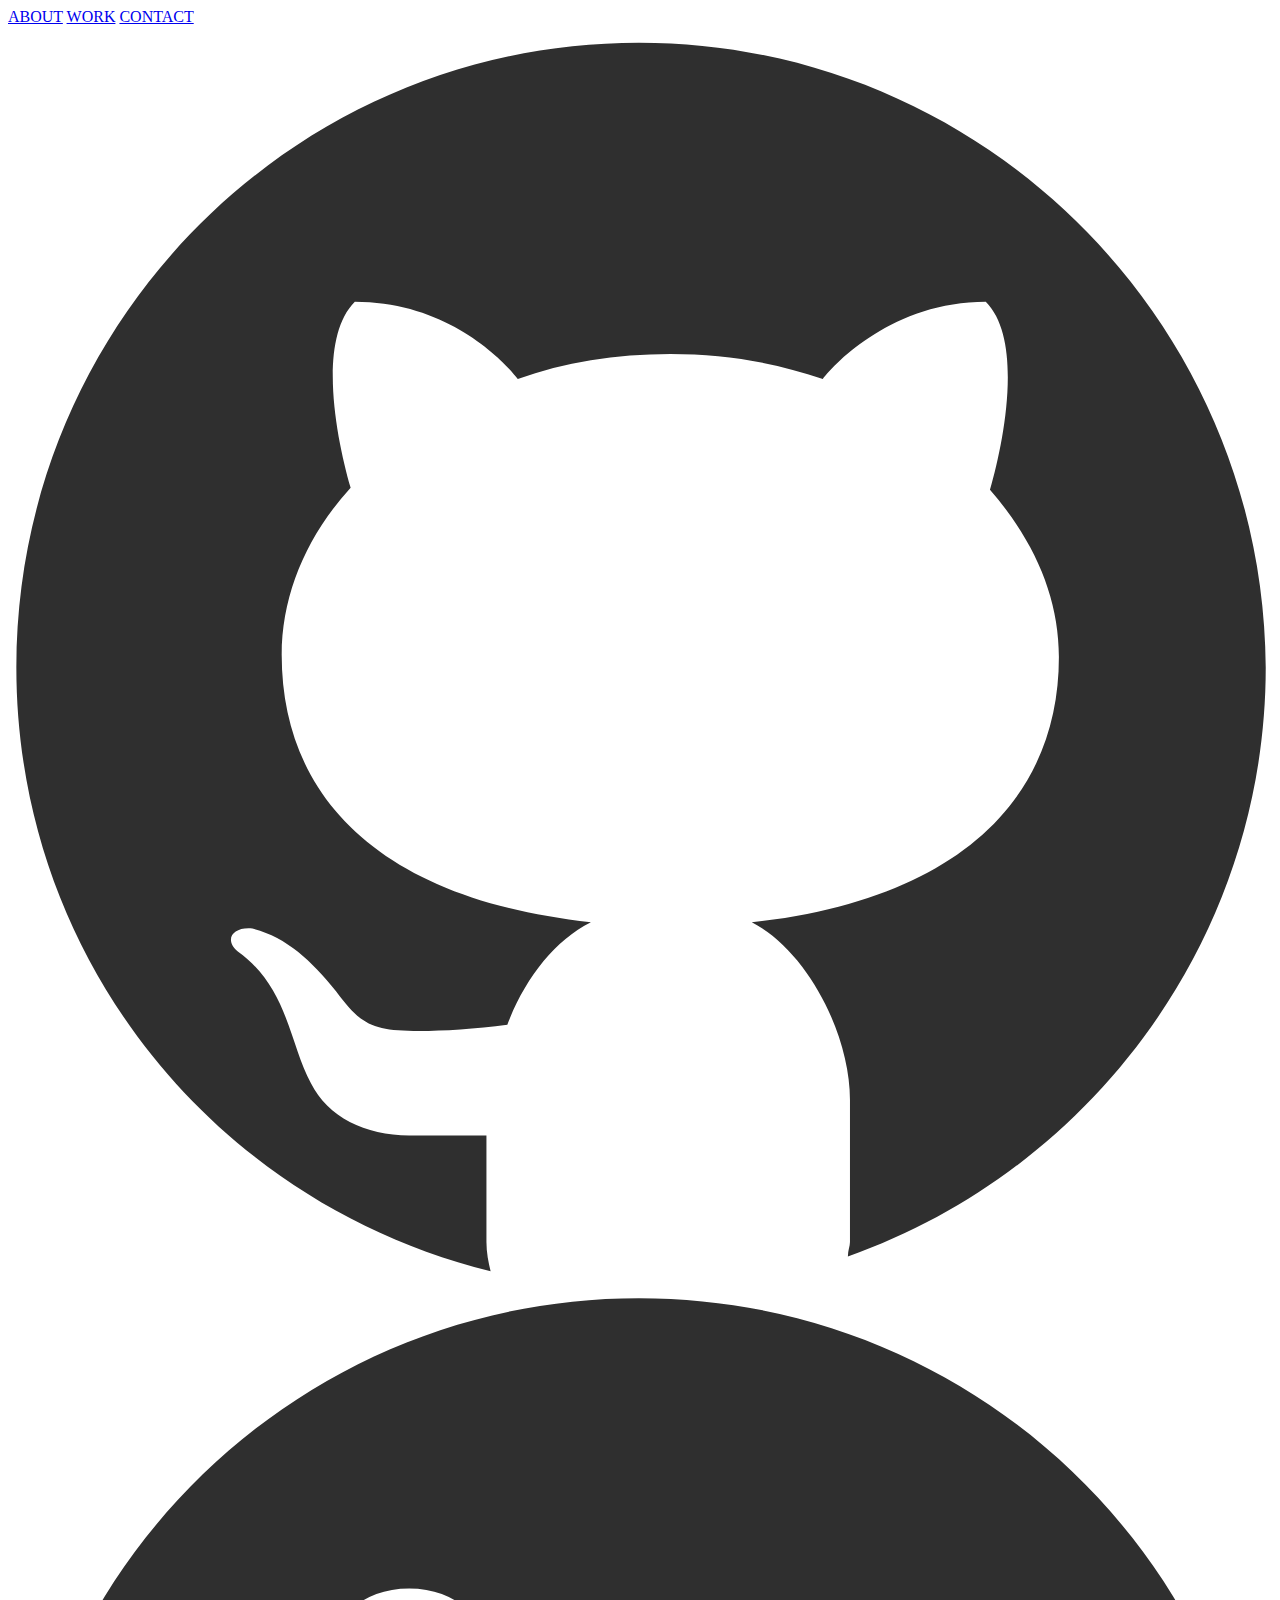
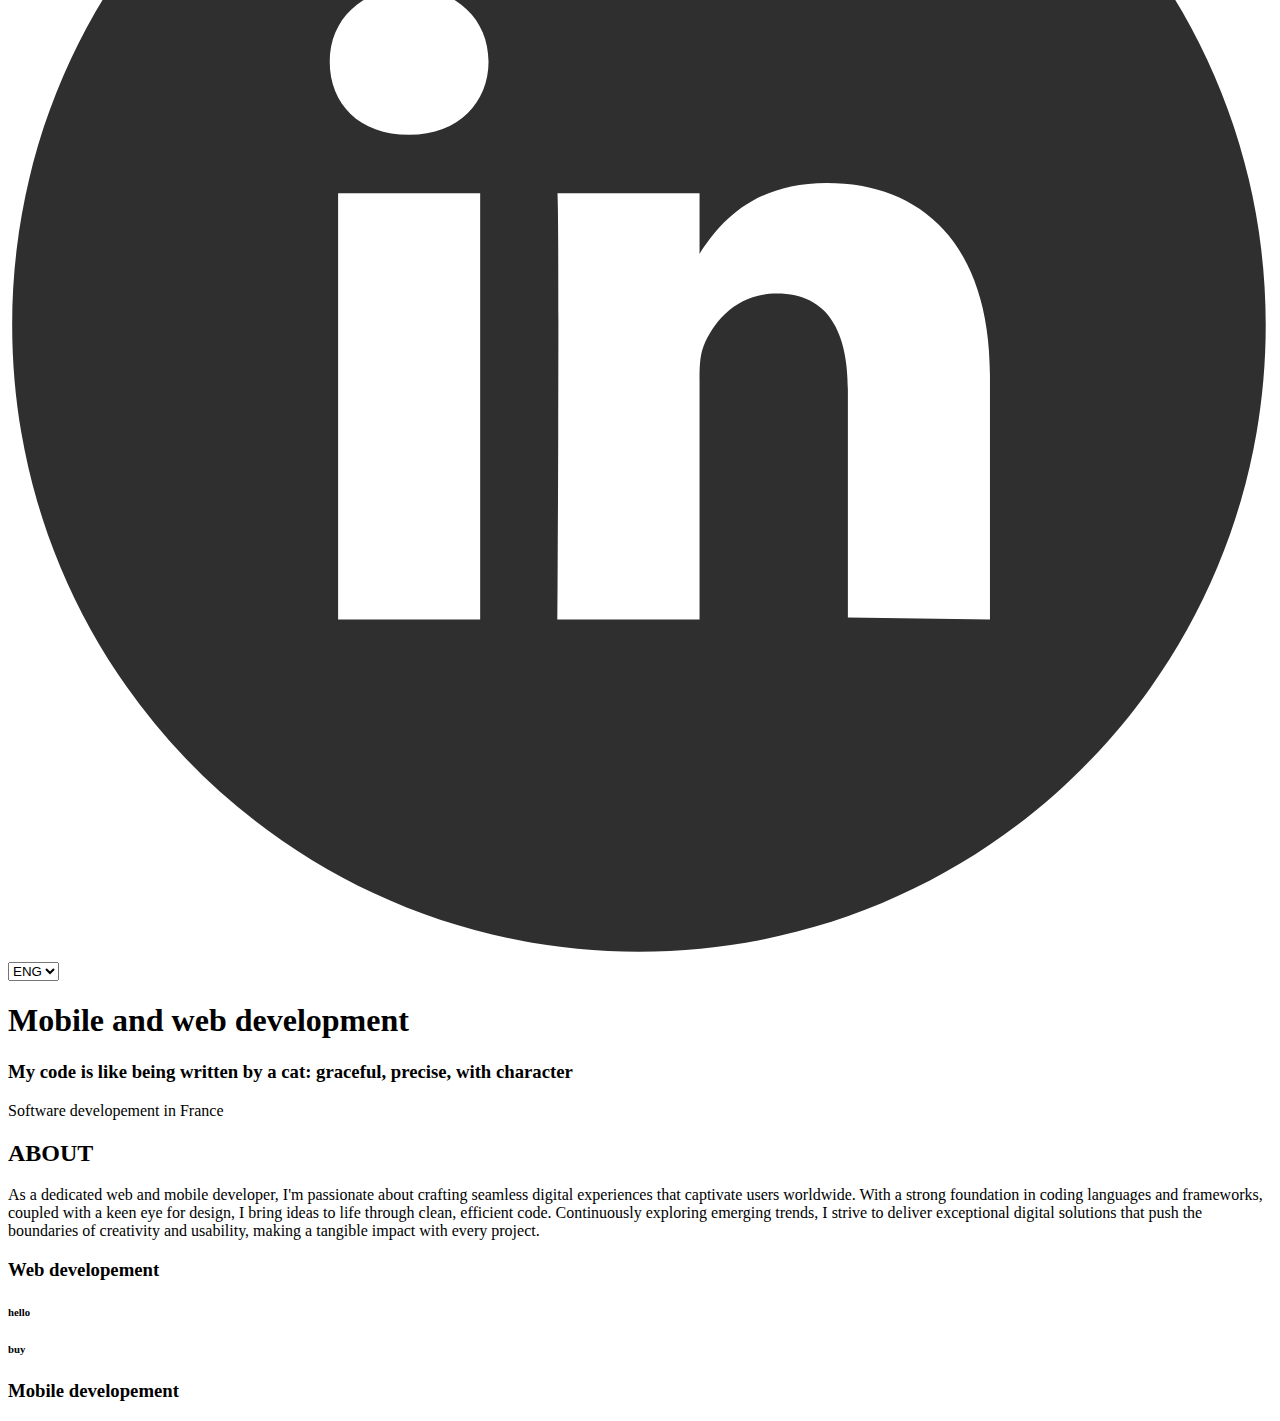
==== 2-web-statique-portfolio/index.html @ 43d7cbe0 "Cleanup before integrating Bootstrap" ====
<!DOCTYPE html>
<html>
  <head>
    <meta charset="UTF-8" />
    <meta name="viewport" content="width=device-width, initial-scale=1.0" />
    <link rel="preconnect" href="https://fonts.googleapis.com" />
    <link rel="preconnect" href="https://fonts.gstatic.com" crossorigin />
    <link
      href="https://fonts.googleapis.com/css2?family=Mooli&family=Rubik+Lines&display=swap"
      rel="stylesheet"
    />
    <title>Lapov.art</title>
    <link rel="stylesheet" href="assets/css/style.min.css" />
  </head>
  <body>
    <header>
      <nav>
        <div class="navBarLinks">
          <a href="#about">ABOUT</a>
          <a href="#work">WORK</a>
          <a href="#contact">CONTACT</a>
        </div>
        <div class="navBarIcons">
          <a href="https://github.com/timlapov" target="_blank">
            <img src="assets/img/github.svg" alt="github icon" />
          </a>
          <a href="https://www.linkedin.com/in/timlapov/" target="_blank">
            <img src="assets/img/linkedin.svg" alt="linkedin icon" />
          </a>
          <select id="languageSelect">
            <option value="en">ENG</option>
            <option value="fr">FRA</option>
            <option value="ru">RUS</option>
          </select>
        </div>
      </nav>
    </header>
    <main>
      <section class="greetings">
        <h1>Mobile and web development</h1>
        <h3>
          My code is like being written by a cat: graceful, precise, with
          character
        </h3>
        <p>Software developement in France</p>
      </section>
      <h2>ABOUT</h2>
      <section class="about">
        <div class="aboutDescription">
          <p>
            As a dedicated web and mobile developer, I'm passionate about
            crafting seamless digital experiences that captivate users
            worldwide. With a strong foundation in coding languages and
            frameworks, coupled with a keen eye for design, I bring ideas to
            life through clean, efficient code. Continuously exploring emerging
            trends, I strive to deliver exceptional digital solutions that push
            the boundaries of creativity and usability, making a tangible impact
            with every project.
          </p>
        </div>
        <div class="stack">
          <div class="webDev">
            <h3>Web developement</h3>
            <div class="listStack">
              <h6>hello</h6>
              <h6>buy</h6>
            </div>
          </div>
          <div class="mobDev">
            <h3>Mobile developement</h3>
          </div>
        </div>
      </section>
    </main>
    <footer></footer>
  </body>
</html>
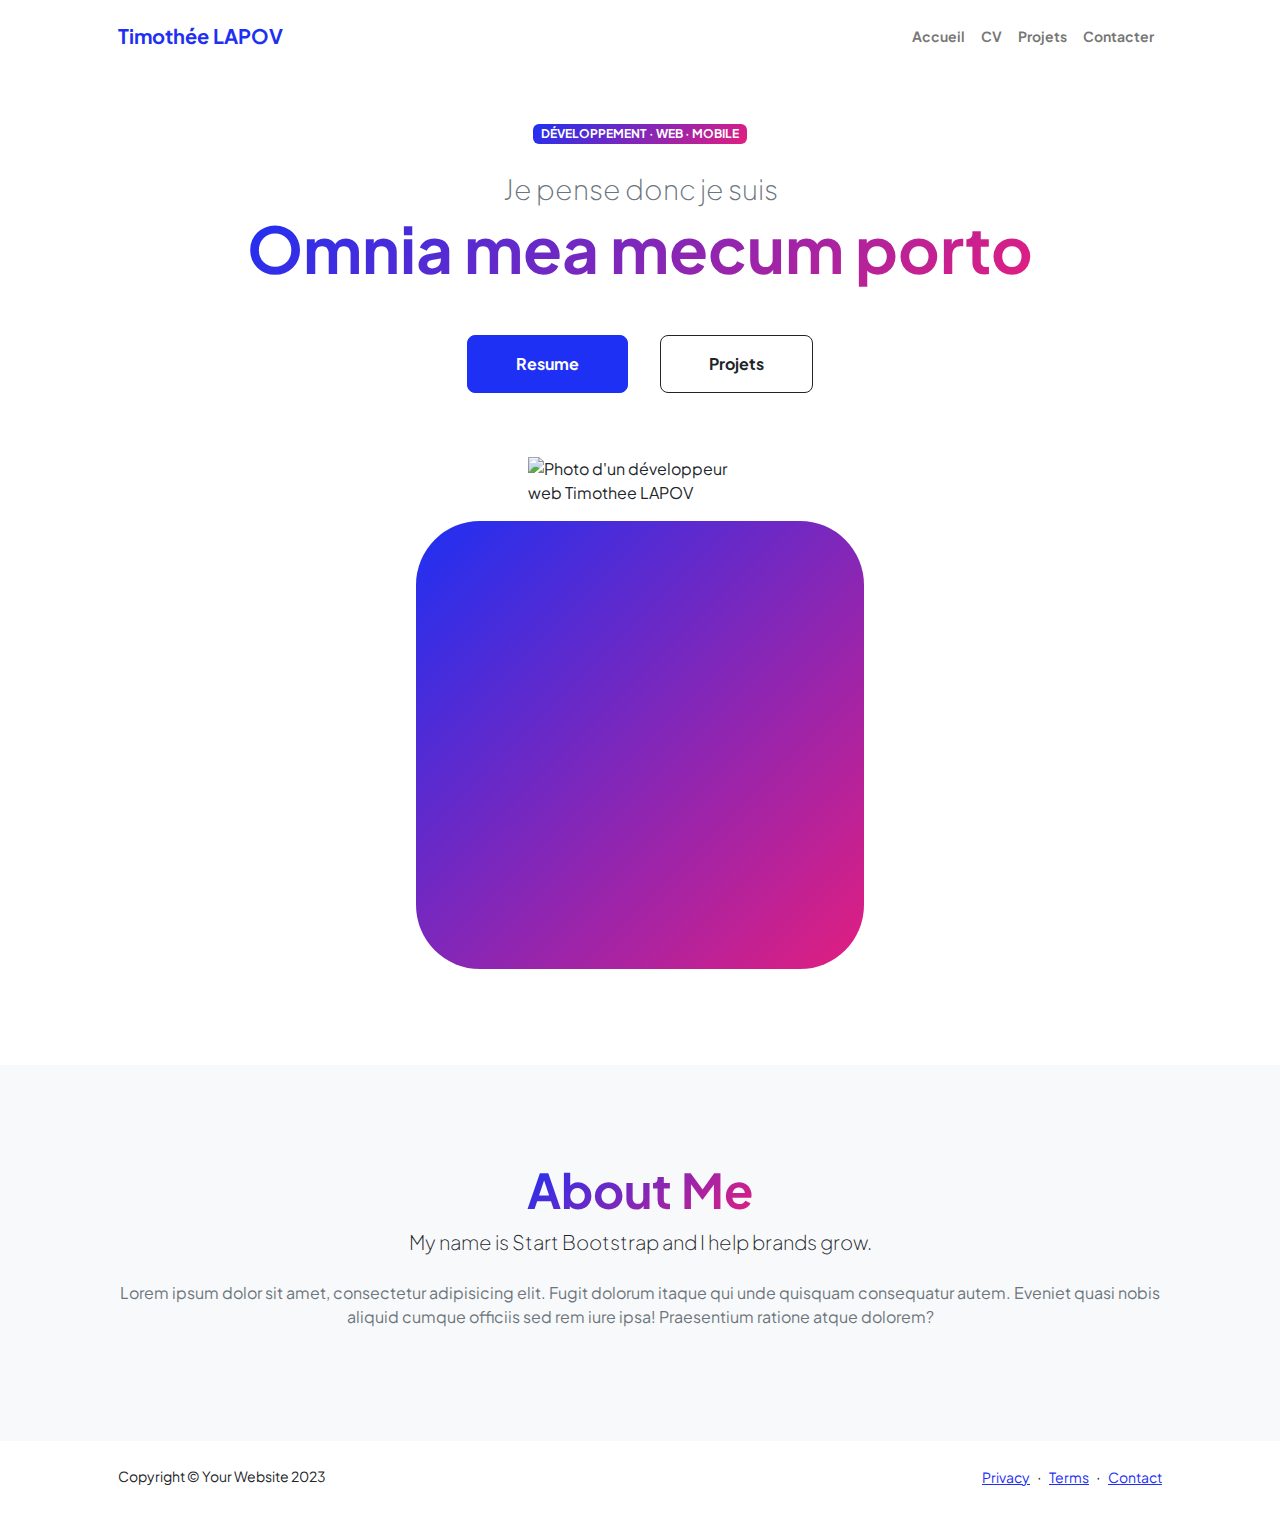
==== commit e941e5eb: "bootstrap was added" ====
--- a/2-web-statique-portfolio/index.html
+++ b/2-web-statique-portfolio/index.html
@@ -1,77 +1,185 @@
 <!DOCTYPE html>
-<html>
+<html lang="en">
   <head>
-    <meta charset="UTF-8" />
-    <meta name="viewport" content="width=device-width, initial-scale=1.0" />
+    <meta charset="utf-8" />
+    <meta
+      name="viewport"
+      content="width=device-width, initial-scale=1, shrink-to-fit=no"
+    />
+    <meta name="description" content="" />
+    <meta name="author" content="" />
+    <title>Timothée LAPOV</title>
+    <!-- Favicon-->
+    <link rel="icon" type="image/x-icon" href="assets/favicon.ico" />
+    <!-- Custom Google font-->
     <link rel="preconnect" href="https://fonts.googleapis.com" />
     <link rel="preconnect" href="https://fonts.gstatic.com" crossorigin />
     <link
-      href="https://fonts.googleapis.com/css2?family=Mooli&family=Rubik+Lines&display=swap"
+      href="https://fonts.googleapis.com/css2?family=Plus+Jakarta+Sans:wght@100;200;300;400;500;600;700;800;900&amp;display=swap"
       rel="stylesheet"
     />
-    <title>Lapov.art</title>
-    <link rel="stylesheet" href="assets/css/style.min.css" />
+    <!-- Bootstrap -->
+    <link
+      href="https://cdn.jsdelivr.net/npm/bootstrap@5.3.2/dist/css/bootstrap.min.css"
+      rel="stylesheet"
+      integrity="sha384-T3c6CoIi6uLrA9TneNEoa7RxnatzjcDSCmG1MXxSR1GAsXEV/Dwwykc2MPK8M2HN"
+      crossorigin="anonymous"
+    />
+    <!-- <link
+      href="https://cdn.jsdelivr.net/npm/bootstrap-icons@1.8.1/font/bootstrap-icons.css"
+      rel="stylesheet"
+    /> -->
+    <!-- Core theme CSS (includes Bootstrap)-->
+    <link href="assets/css/style.css" rel="stylesheet" />
   </head>
-  <body>
-    <header>
-      <nav>
-        <div class="navBarLinks">
-          <a href="#about">ABOUT</a>
-          <a href="#work">WORK</a>
-          <a href="#contact">CONTACT</a>
-        </div>
-        <div class="navBarIcons">
-          <a href="https://github.com/timlapov" target="_blank">
-            <img src="assets/img/github.svg" alt="github icon" />
-          </a>
-          <a href="https://www.linkedin.com/in/timlapov/" target="_blank">
-            <img src="assets/img/linkedin.svg" alt="linkedin icon" />
-          </a>
-          <select id="languageSelect">
-            <option value="en">ENG</option>
-            <option value="fr">FRA</option>
-            <option value="ru">RUS</option>
-          </select>
+  <body class="d-flex flex-column h-100">
+    <main class="flex-shrink-0">
+      <!-- Navigation-->
+      <nav class="navbar navbar-expand-lg navbar-light bg-white py-3">
+        <div class="container px-5">
+          <a class="navbar-brand" href="index.html"
+            ><span class="fw-bolder text-primary">Timothée LAPOV</span></a
+          >
+          <button
+            class="navbar-toggler"
+            type="button"
+            data-bs-toggle="collapse"
+            data-bs-target="#navbarSupportedContent"
+            aria-controls="navbarSupportedContent"
+            aria-expanded="false"
+            aria-label="Toggle navigation"
+          >
+            <span class="navbar-toggler-icon"></span>
+          </button>
+          <div class="collapse navbar-collapse" id="navbarSupportedContent">
+            <ul class="navbar-nav ms-auto mb-2 mb-lg-0 small fw-bolder">
+              <li class="nav-item">
+                <a class="nav-link" href="index.html">Accueil</a>
+              </li>
+              <li class="nav-item">
+                <a class="nav-link" href="resume.html">CV</a>
+              </li>
+              <li class="nav-item">
+                <a class="nav-link" href="work.html">Projets</a>
+              </li>
+              <li class="nav-item">
+                <a class="nav-link" href="contact.html">Contacter</a>
+              </li>
+            </ul>
+          </div>
         </div>
       </nav>
-    </header>
-    <main>
-      <section class="greetings">
-        <h1>Mobile and web development</h1>
-        <h3>
-          My code is like being written by a cat: graceful, precise, with
-          character
-        </h3>
-        <p>Software developement in France</p>
-      </section>
-      <h2>ABOUT</h2>
-      <section class="about">
-        <div class="aboutDescription">
-          <p>
-            As a dedicated web and mobile developer, I'm passionate about
-            crafting seamless digital experiences that captivate users
-            worldwide. With a strong foundation in coding languages and
-            frameworks, coupled with a keen eye for design, I bring ideas to
-            life through clean, efficient code. Continuously exploring emerging
-            trends, I strive to deliver exceptional digital solutions that push
-            the boundaries of creativity and usability, making a tangible impact
-            with every project.
-          </p>
-        </div>
-        <div class="stack">
-          <div class="webDev">
-            <h3>Web developement</h3>
-            <div class="listStack">
-              <h6>hello</h6>
-              <h6>buy</h6>
+      <!-- Header-->
+      <header class="py-5">
+        <div class="container px-5 pb-5">
+          <div class="row gx-5 align-items-center">
+            <div class="col-xxl-5">
+              <!-- Header text content-->
+              <div class="text-center text-xxl-start">
+                <div
+                  class="badge bg-gradient-primary-to-secondary text-white mb-4"
+                >
+                  <div class="text-uppercase">
+                    Développement &middot; Web &middot; Mobile
+                  </div>
+                </div>
+                <div class="fs-3 fw-light text-muted">
+                  Je pense donc je suis
+                </div>
+                <h1 class="display-3 fw-bolder mb-5">
+                  <span class="text-gradient d-inline"
+                    >Omnia mea mecum porto</span
+                  >
+                </h1>
+                <div
+                  class="d-grid gap-3 d-sm-flex justify-content-sm-center justify-content-xxl-start mb-3"
+                >
+                  <a
+                    class="btn btn-primary btn-lg px-5 py-3 me-sm-3 fs-6 fw-bolder"
+                    href="resume.html"
+                    >Resume</a
+                  >
+                  <a
+                    class="btn btn-outline-dark btn-lg px-5 py-3 fs-6 fw-bolder"
+                    href="work.html"
+                    >Projets</a
+                  >
+                </div>
+              </div>
+            </div>
+            <div class="col-xxl-7">
+              <!-- Header profile picture-->
+              <div class="d-flex justify-content-center mt-5 mt-xxl-0">
+                <div class="profile bg-gradient-primary-to-secondary">
+                  <img
+                    class="profile-img"
+                    src="assets/img/ava.png"
+                    alt="Photo d'un développeur web Timothee LAPOV"
+                  />
+                  </div>
+                </div>
+              </div>
             </div>
           </div>
-          <div class="mobDev">
-            <h3>Mobile developement</h3>
+        </div>
+      </header>
+      <!-- About Section-->
+      <section class="bg-light py-5">
+        <div class="container px-5">
+          <div class="row gx-5 justify-content-center">
+            <div class="col-xxl-8">
+              <div class="text-center my-5">
+                <h2 class="display-5 fw-bolder">
+                  <span class="text-gradient d-inline">About Me</span>
+                </h2>
+                <p class="lead fw-light mb-4">
+                  My name is Start Bootstrap and I help brands grow.
+                </p>
+                <p class="text-muted">
+                  Lorem ipsum dolor sit amet, consectetur adipisicing elit.
+                  Fugit dolorum itaque qui unde quisquam consequatur autem.
+                  Eveniet quasi nobis aliquid cumque officiis sed rem iure ipsa!
+                  Praesentium ratione atque dolorem?
+                </p>
+                <div class="d-flex justify-content-center fs-2 gap-4">
+                  <a class="text-gradient" href="#!"
+                    ><i class="bi bi-twitter"></i
+                  ></a>
+                  <a class="text-gradient" href="#!"
+                    ><i class="bi bi-linkedin"></i
+                  ></a>
+                  <a class="text-gradient" href="#!"
+                    ><i class="bi bi-github"></i
+                  ></a>
+                </div>
+              </div>
+            </div>
           </div>
         </div>
       </section>
     </main>
-    <footer></footer>
+    <!-- Footer-->
+    <footer class="bg-white py-4 mt-auto">
+      <div class="container px-5">
+        <div
+          class="row align-items-center justify-content-between flex-column flex-sm-row"
+        >
+          <div class="col-auto">
+            <div class="small m-0">Copyright &copy; Your Website 2023</div>
+          </div>
+          <div class="col-auto">
+            <a class="small" href="#!">Privacy</a>
+            <span class="mx-1">&middot;</span>
+            <a class="small" href="#!">Terms</a>
+            <span class="mx-1">&middot;</span>
+            <a class="small" href="#!">Contact</a>
+          </div>
+        </div>
+      </div>
+    </footer>
+    <!-- Bootstrap core JS-->
+    <script src="https://cdn.jsdelivr.net/npm/bootstrap@5.2.3/dist/js/bootstrap.bundle.min.js"></script>
+    <!-- Core theme JS-->
+    <script src="js/scripts.js"></script>
   </body>
 </html>
--- a/2-web-statique-portfolio/assets/css/style.css
+++ b/2-web-statique-portfolio/assets/css/style.css
@@ -0,0 +1,11723 @@
+@charset "UTF-8";
+:root {
+  --bs-blue: #1e30f3;
+  --bs-indigo: #6610f2;
+  --bs-purple: #6f42c1;
+  --bs-pink: #e21e80;
+  --bs-red: #dc3545;
+  --bs-orange: #fd7e14;
+  --bs-yellow: #ffc107;
+  --bs-green: #198754;
+  --bs-teal: #20c997;
+  --bs-cyan: #0dcaf0;
+  --bs-black: #000;
+  --bs-white: #fff;
+  --bs-gray: #6c757d;
+  --bs-gray-dark: #343a40;
+  --bs-gray-100: #f8f9fa;
+  --bs-gray-200: #e9ecef;
+  --bs-gray-300: #dee2e6;
+  --bs-gray-400: #ced4da;
+  --bs-gray-500: #adb5bd;
+  --bs-gray-600: #6c757d;
+  --bs-gray-700: #495057;
+  --bs-gray-800: #343a40;
+  --bs-gray-900: #212529;
+  --bs-primary: #1e30f3;
+  --bs-secondary: #e21e80;
+  --bs-success: #198754;
+  --bs-info: #0dcaf0;
+  --bs-warning: #ffc107;
+  --bs-danger: #dc3545;
+  --bs-light: #f8f9fa;
+  --bs-dark: #212529;
+  --bs-primary-rgb: 30, 48, 243;
+  --bs-secondary-rgb: 226, 30, 128;
+  --bs-success-rgb: 25, 135, 84;
+  --bs-info-rgb: 13, 202, 240;
+  --bs-warning-rgb: 255, 193, 7;
+  --bs-danger-rgb: 220, 53, 69;
+  --bs-light-rgb: 248, 249, 250;
+  --bs-dark-rgb: 33, 37, 41;
+  --bs-white-rgb: 255, 255, 255;
+  --bs-black-rgb: 0, 0, 0;
+  --bs-body-color-rgb: 33, 37, 41;
+  --bs-body-bg-rgb: 255, 255, 255;
+  --bs-font-sans-serif: "Plus Jakarta Sans";
+  --bs-font-monospace: SFMono-Regular, Menlo, Monaco, Consolas, "Liberation Mono", "Courier New", monospace;
+  --bs-gradient: linear-gradient(180deg, rgba(255, 255, 255, 0.15), rgba(255, 255, 255, 0));
+  --bs-body-font-family: var(--bs-font-sans-serif);
+  --bs-body-font-size: 1rem;
+  --bs-body-font-weight: 400;
+  --bs-body-line-height: 1.5;
+  --bs-body-color: #212529;
+  --bs-body-bg: #fff;
+  --bs-border-width: 1px;
+  --bs-border-style: solid;
+  --bs-border-color: #dee2e6;
+  --bs-border-color-translucent: rgba(0, 0, 0, 0.175);
+  --bs-border-radius: 0.375rem;
+  --bs-border-radius-sm: 0.25rem;
+  --bs-border-radius-lg: 0.5rem;
+  --bs-border-radius-xl: 1rem;
+  --bs-border-radius-2xl: 2rem;
+  --bs-border-radius-pill: 50rem;
+  --bs-link-color: #1e30f3;
+  --bs-link-hover-color: #1826c2;
+  --bs-code-color: #e21e80;
+  --bs-highlight-bg: #fff3cd;
+}
+
+*,
+*::before,
+*::after {
+  box-sizing: border-box;
+}
+
+@media (prefers-reduced-motion: no-preference) {
+  :root {
+    scroll-behavior: smooth;
+  }
+}
+
+body {
+  margin: 0;
+  font-family: var(--bs-body-font-family);
+  font-size: var(--bs-body-font-size);
+  font-weight: var(--bs-body-font-weight);
+  line-height: var(--bs-body-line-height);
+  color: var(--bs-body-color);
+  text-align: var(--bs-body-text-align);
+  background-color: var(--bs-body-bg);
+  -webkit-text-size-adjust: 100%;
+  -webkit-tap-highlight-color: rgba(0, 0, 0, 0);
+}
+
+hr {
+  margin: 1rem 0;
+  color: inherit;
+  border: 0;
+  border-top: 1px solid;
+  opacity: 0.25;
+}
+
+h6, .h6, h5, .h5, h4, .h4, h3, .h3, h2, .h2, h1, .h1 {
+  margin-top: 0;
+  margin-bottom: 0.5rem;
+  font-weight: 500;
+  line-height: 1.2;
+}
+
+h1, .h1 {
+  font-size: calc(1.375rem + 1.5vw);
+}
+@media (min-width: 1200px) {
+  h1, .h1 {
+    font-size: 2.5rem;
+  }
+}
+
+h2, .h2 {
+  font-size: calc(1.325rem + 0.9vw);
+}
+@media (min-width: 1200px) {
+  h2, .h2 {
+    font-size: 2rem;
+  }
+}
+
+h3, .h3 {
+  font-size: calc(1.3rem + 0.6vw);
+}
+@media (min-width: 1200px) {
+  h3, .h3 {
+    font-size: 1.75rem;
+  }
+}
+
+h4, .h4 {
+  font-size: calc(1.275rem + 0.3vw);
+}
+@media (min-width: 1200px) {
+  h4, .h4 {
+    font-size: 1.5rem;
+  }
+}
+
+h5, .h5 {
+  font-size: 1.25rem;
+}
+
+h6, .h6 {
+  font-size: 1rem;
+}
+
+p {
+  margin-top: 0;
+  margin-bottom: 1rem;
+}
+
+abbr[title] {
+  -webkit-text-decoration: underline dotted;
+          text-decoration: underline dotted;
+  cursor: help;
+  -webkit-text-decoration-skip-ink: none;
+          text-decoration-skip-ink: none;
+}
+
+address {
+  margin-bottom: 1rem;
+  font-style: normal;
+  line-height: inherit;
+}
+
+ol,
+ul {
+  padding-left: 2rem;
+}
+
+ol,
+ul,
+dl {
+  margin-top: 0;
+  margin-bottom: 1rem;
+}
+
+ol ol,
+ul ul,
+ol ul,
+ul ol {
+  margin-bottom: 0;
+}
+
+dt {
+  font-weight: 700;
+}
+
+dd {
+  margin-bottom: 0.5rem;
+  margin-left: 0;
+}
+
+blockquote {
+  margin: 0 0 1rem;
+}
+
+b,
+strong {
+  font-weight: bolder;
+}
+
+small, .small {
+  font-size: 0.875em;
+}
+
+mark, .mark {
+  padding: 0.1875em;
+  background-color: var(--bs-highlight-bg);
+}
+
+sub,
+sup {
+  position: relative;
+  font-size: 0.75em;
+  line-height: 0;
+  vertical-align: baseline;
+}
+
+sub {
+  bottom: -0.25em;
+}
+
+sup {
+  top: -0.5em;
+}
+
+a {
+  color: var(--bs-link-color);
+  text-decoration: underline;
+}
+a:hover {
+  color: var(--bs-link-hover-color);
+}
+
+a:not([href]):not([class]), a:not([href]):not([class]):hover {
+  color: inherit;
+  text-decoration: none;
+}
+
+pre,
+code,
+kbd,
+samp {
+  font-family: var(--bs-font-monospace);
+  font-size: 1em;
+}
+
+pre {
+  display: block;
+  margin-top: 0;
+  margin-bottom: 1rem;
+  overflow: auto;
+  font-size: 0.875em;
+}
+pre code {
+  font-size: inherit;
+  color: inherit;
+  word-break: normal;
+}
+
+code {
+  font-size: 0.875em;
+  color: var(--bs-code-color);
+  word-wrap: break-word;
+}
+a > code {
+  color: inherit;
+}
+
+kbd {
+  padding: 0.1875rem 0.375rem;
+  font-size: 0.875em;
+  color: var(--bs-body-bg);
+  background-color: var(--bs-body-color);
+  border-radius: 0.25rem;
+}
+kbd kbd {
+  padding: 0;
+  font-size: 1em;
+}
+
+figure {
+  margin: 0 0 1rem;
+}
+
+img,
+svg {
+  vertical-align: middle;
+}
+
+table {
+  caption-side: bottom;
+  border-collapse: collapse;
+}
+
+caption {
+  padding-top: 0.5rem;
+  padding-bottom: 0.5rem;
+  color: #6c757d;
+  text-align: left;
+}
+
+th {
+  text-align: inherit;
+  text-align: -webkit-match-parent;
+}
+
+thead,
+tbody,
+tfoot,
+tr,
+td,
+th {
+  border-color: inherit;
+  border-style: solid;
+  border-width: 0;
+}
+
+label {
+  display: inline-block;
+}
+
+button {
+  border-radius: 0;
+}
+
+button:focus:not(:focus-visible) {
+  outline: 0;
+}
+
+input,
+button,
+select,
+optgroup,
+textarea {
+  margin: 0;
+  font-family: inherit;
+  font-size: inherit;
+  line-height: inherit;
+}
+
+button,
+select {
+  text-transform: none;
+}
+
+[role=button] {
+  cursor: pointer;
+}
+
+select {
+  word-wrap: normal;
+}
+select:disabled {
+  opacity: 1;
+}
+
+[list]:not([type=date]):not([type=datetime-local]):not([type=month]):not([type=week]):not([type=time])::-webkit-calendar-picker-indicator {
+  display: none !important;
+}
+
+button,
+[type=button],
+[type=reset],
+[type=submit] {
+  -webkit-appearance: button;
+}
+button:not(:disabled),
+[type=button]:not(:disabled),
+[type=reset]:not(:disabled),
+[type=submit]:not(:disabled) {
+  cursor: pointer;
+}
+
+::-moz-focus-inner {
+  padding: 0;
+  border-style: none;
+}
+
+textarea {
+  resize: vertical;
+}
+
+fieldset {
+  min-width: 0;
+  padding: 0;
+  margin: 0;
+  border: 0;
+}
+
+legend {
+  float: left;
+  width: 100%;
+  padding: 0;
+  margin-bottom: 0.5rem;
+  font-size: calc(1.275rem + 0.3vw);
+  line-height: inherit;
+}
+@media (min-width: 1200px) {
+  legend {
+    font-size: 1.5rem;
+  }
+}
+legend + * {
+  clear: left;
+}
+
+::-webkit-datetime-edit-fields-wrapper,
+::-webkit-datetime-edit-text,
+::-webkit-datetime-edit-minute,
+::-webkit-datetime-edit-hour-field,
+::-webkit-datetime-edit-day-field,
+::-webkit-datetime-edit-month-field,
+::-webkit-datetime-edit-year-field {
+  padding: 0;
+}
+
+::-webkit-inner-spin-button {
+  height: auto;
+}
+
+[type=search] {
+  outline-offset: -2px;
+  -webkit-appearance: textfield;
+}
+
+/* rtl:raw:
+[type="tel"],
+[type="url"],
+[type="email"],
+[type="number"] {
+  direction: ltr;
+}
+*/
+::-webkit-search-decoration {
+  -webkit-appearance: none;
+}
+
+::-webkit-color-swatch-wrapper {
+  padding: 0;
+}
+
+::file-selector-button {
+  font: inherit;
+  -webkit-appearance: button;
+}
+
+output {
+  display: inline-block;
+}
+
+iframe {
+  border: 0;
+}
+
+summary {
+  display: list-item;
+  cursor: pointer;
+}
+
+progress {
+  vertical-align: baseline;
+}
+
+[hidden] {
+  display: none !important;
+}
+
+.lead {
+  font-size: 1.25rem;
+  font-weight: 300;
+}
+
+.display-1 {
+  font-size: calc(1.625rem + 4.5vw);
+  font-weight: 300;
+  line-height: 1.2;
+}
+@media (min-width: 1200px) {
+  .display-1 {
+    font-size: 5rem;
+  }
+}
+
+.display-2 {
+  font-size: calc(1.575rem + 3.9vw);
+  font-weight: 300;
+  line-height: 1.2;
+}
+@media (min-width: 1200px) {
+  .display-2 {
+    font-size: 4.5rem;
+  }
+}
+
+.display-3 {
+  font-size: calc(1.525rem + 3.3vw);
+  font-weight: 300;
+  line-height: 1.2;
+}
+@media (min-width: 1200px) {
+  .display-3 {
+    font-size: 4rem;
+  }
+}
+
+.display-4 {
+  font-size: calc(1.475rem + 2.7vw);
+  font-weight: 300;
+  line-height: 1.2;
+}
+@media (min-width: 1200px) {
+  .display-4 {
+    font-size: 3.5rem;
+  }
+}
+
+.display-5 {
+  font-size: calc(1.425rem + 2.1vw);
+  font-weight: 300;
+  line-height: 1.2;
+}
+@media (min-width: 1200px) {
+  .display-5 {
+    font-size: 3rem;
+  }
+}
+
+.display-6 {
+  font-size: calc(1.375rem + 1.5vw);
+  font-weight: 300;
+  line-height: 1.2;
+}
+@media (min-width: 1200px) {
+  .display-6 {
+    font-size: 2.5rem;
+  }
+}
+
+.list-unstyled {
+  padding-left: 0;
+  list-style: none;
+}
+
+.list-inline {
+  padding-left: 0;
+  list-style: none;
+}
+
+.list-inline-item {
+  display: inline-block;
+}
+.list-inline-item:not(:last-child) {
+  margin-right: 0.5rem;
+}
+
+.initialism {
+  font-size: 0.875em;
+  text-transform: uppercase;
+}
+
+.blockquote {
+  margin-bottom: 1rem;
+  font-size: 1.25rem;
+}
+.blockquote > :last-child {
+  margin-bottom: 0;
+}
+
+.blockquote-footer {
+  margin-top: -1rem;
+  margin-bottom: 1rem;
+  font-size: 0.875em;
+  color: #6c757d;
+}
+.blockquote-footer::before {
+  content: "— ";
+}
+
+.img-fluid {
+  max-width: 100%;
+  height: auto;
+}
+
+.img-thumbnail {
+  padding: 0.25rem;
+  background-color: #fff;
+  border: 1px solid var(--bs-border-color);
+  border-radius: 0.375rem;
+  max-width: 100%;
+  height: auto;
+}
+
+.figure {
+  display: inline-block;
+}
+
+.figure-img {
+  margin-bottom: 0.5rem;
+  line-height: 1;
+}
+
+.figure-caption {
+  font-size: 0.875em;
+  color: #6c757d;
+}
+
+.container,
+.container-fluid,
+.container-xxl,
+.container-xl,
+.container-lg,
+.container-md,
+.container-sm {
+  --bs-gutter-x: 1.5rem;
+  --bs-gutter-y: 0;
+  width: 100%;
+  padding-right: calc(var(--bs-gutter-x) * 0.5);
+  padding-left: calc(var(--bs-gutter-x) * 0.5);
+  margin-right: auto;
+  margin-left: auto;
+}
+
+@media (min-width: 576px) {
+  .container-sm, .container {
+    max-width: 540px;
+  }
+}
+@media (min-width: 768px) {
+  .container-md, .container-sm, .container {
+    max-width: 720px;
+  }
+}
+@media (min-width: 992px) {
+  .container-lg, .container-md, .container-sm, .container {
+    max-width: 960px;
+  }
+}
+@media (min-width: 1200px) {
+  .container-xl, .container-lg, .container-md, .container-sm, .container {
+    max-width: 1140px;
+  }
+}
+@media (min-width: 1400px) {
+  .container-xxl, .container-xl, .container-lg, .container-md, .container-sm, .container {
+    max-width: 1320px;
+  }
+}
+.row {
+  --bs-gutter-x: 1.5rem;
+  --bs-gutter-y: 0;
+  display: flex;
+  flex-wrap: wrap;
+  margin-top: calc(-1 * var(--bs-gutter-y));
+  margin-right: calc(-0.5 * var(--bs-gutter-x));
+  margin-left: calc(-0.5 * var(--bs-gutter-x));
+}
+.row > * {
+  flex-shrink: 0;
+  width: 100%;
+  max-width: 100%;
+  padding-right: calc(var(--bs-gutter-x) * 0.5);
+  padding-left: calc(var(--bs-gutter-x) * 0.5);
+  margin-top: var(--bs-gutter-y);
+}
+
+.col {
+  flex: 1 0 0%;
+}
+
+.row-cols-auto > * {
+  flex: 0 0 auto;
+  width: auto;
+}
+
+.row-cols-1 > * {
+  flex: 0 0 auto;
+  width: 100%;
+}
+
+.row-cols-2 > * {
+  flex: 0 0 auto;
+  width: 50%;
+}
+
+.row-cols-3 > * {
+  flex: 0 0 auto;
+  width: 33.3333333333%;
+}
+
+.row-cols-4 > * {
+  flex: 0 0 auto;
+  width: 25%;
+}
+
+.row-cols-5 > * {
+  flex: 0 0 auto;
+  width: 20%;
+}
+
+.row-cols-6 > * {
+  flex: 0 0 auto;
+  width: 16.6666666667%;
+}
+
+.col-auto {
+  flex: 0 0 auto;
+  width: auto;
+}
+
+.col-1 {
+  flex: 0 0 auto;
+  width: 8.33333333%;
+}
+
+.col-2 {
+  flex: 0 0 auto;
+  width: 16.66666667%;
+}
+
+.col-3 {
+  flex: 0 0 auto;
+  width: 25%;
+}
+
+.col-4 {
+  flex: 0 0 auto;
+  width: 33.33333333%;
+}
+
+.col-5 {
+  flex: 0 0 auto;
+  width: 41.66666667%;
+}
+
+.col-6 {
+  flex: 0 0 auto;
+  width: 50%;
+}
+
+.col-7 {
+  flex: 0 0 auto;
+  width: 58.33333333%;
+}
+
+.col-8 {
+  flex: 0 0 auto;
+  width: 66.66666667%;
+}
+
+.col-9 {
+  flex: 0 0 auto;
+  width: 75%;
+}
+
+.col-10 {
+  flex: 0 0 auto;
+  width: 83.33333333%;
+}
+
+.col-11 {
+  flex: 0 0 auto;
+  width: 91.66666667%;
+}
+
+.col-12 {
+  flex: 0 0 auto;
+  width: 100%;
+}
+
+.offset-1 {
+  margin-left: 8.33333333%;
+}
+
+.offset-2 {
+  margin-left: 16.66666667%;
+}
+
+.offset-3 {
+  margin-left: 25%;
+}
+
+.offset-4 {
+  margin-left: 33.33333333%;
+}
+
+.offset-5 {
+  margin-left: 41.66666667%;
+}
+
+.offset-6 {
+  margin-left: 50%;
+}
+
+.offset-7 {
+  margin-left: 58.33333333%;
+}
+
+.offset-8 {
+  margin-left: 66.66666667%;
+}
+
+.offset-9 {
+  margin-left: 75%;
+}
+
+.offset-10 {
+  margin-left: 83.33333333%;
+}
+
+.offset-11 {
+  margin-left: 91.66666667%;
+}
+
+.g-0,
+.gx-0 {
+  --bs-gutter-x: 0;
+}
+
+.g-0,
+.gy-0 {
+  --bs-gutter-y: 0;
+}
+
+.g-1,
+.gx-1 {
+  --bs-gutter-x: 0.25rem;
+}
+
+.g-1,
+.gy-1 {
+  --bs-gutter-y: 0.25rem;
+}
+
+.g-2,
+.gx-2 {
+  --bs-gutter-x: 0.5rem;
+}
+
+.g-2,
+.gy-2 {
+  --bs-gutter-y: 0.5rem;
+}
+
+.g-3,
+.gx-3 {
+  --bs-gutter-x: 1rem;
+}
+
+.g-3,
+.gy-3 {
+  --bs-gutter-y: 1rem;
+}
+
+.g-4,
+.gx-4 {
+  --bs-gutter-x: 1.5rem;
+}
+
+.g-4,
+.gy-4 {
+  --bs-gutter-y: 1.5rem;
+}
+
+.g-5,
+.gx-5 {
+  --bs-gutter-x: 3rem;
+}
+
+.g-5,
+.gy-5 {
+  --bs-gutter-y: 3rem;
+}
+
+@media (min-width: 576px) {
+  .col-sm {
+    flex: 1 0 0%;
+  }
+  .row-cols-sm-auto > * {
+    flex: 0 0 auto;
+    width: auto;
+  }
+  .row-cols-sm-1 > * {
+    flex: 0 0 auto;
+    width: 100%;
+  }
+  .row-cols-sm-2 > * {
+    flex: 0 0 auto;
+    width: 50%;
+  }
+  .row-cols-sm-3 > * {
+    flex: 0 0 auto;
+    width: 33.3333333333%;
+  }
+  .row-cols-sm-4 > * {
+    flex: 0 0 auto;
+    width: 25%;
+  }
+  .row-cols-sm-5 > * {
+    flex: 0 0 auto;
+    width: 20%;
+  }
+  .row-cols-sm-6 > * {
+    flex: 0 0 auto;
+    width: 16.6666666667%;
+  }
+  .col-sm-auto {
+    flex: 0 0 auto;
+    width: auto;
+  }
+  .col-sm-1 {
+    flex: 0 0 auto;
+    width: 8.33333333%;
+  }
+  .col-sm-2 {
+    flex: 0 0 auto;
+    width: 16.66666667%;
+  }
+  .col-sm-3 {
+    flex: 0 0 auto;
+    width: 25%;
+  }
+  .col-sm-4 {
+    flex: 0 0 auto;
+    width: 33.33333333%;
+  }
+  .col-sm-5 {
+    flex: 0 0 auto;
+    width: 41.66666667%;
+  }
+  .col-sm-6 {
+    flex: 0 0 auto;
+    width: 50%;
+  }
+  .col-sm-7 {
+    flex: 0 0 auto;
+    width: 58.33333333%;
+  }
+  .col-sm-8 {
+    flex: 0 0 auto;
+    width: 66.66666667%;
+  }
+  .col-sm-9 {
+    flex: 0 0 auto;
+    width: 75%;
+  }
+  .col-sm-10 {
+    flex: 0 0 auto;
+    width: 83.33333333%;
+  }
+  .col-sm-11 {
+    flex: 0 0 auto;
+    width: 91.66666667%;
+  }
+  .col-sm-12 {
+    flex: 0 0 auto;
+    width: 100%;
+  }
+  .offset-sm-0 {
+    margin-left: 0;
+  }
+  .offset-sm-1 {
+    margin-left: 8.33333333%;
+  }
+  .offset-sm-2 {
+    margin-left: 16.66666667%;
+  }
+  .offset-sm-3 {
+    margin-left: 25%;
+  }
+  .offset-sm-4 {
+    margin-left: 33.33333333%;
+  }
+  .offset-sm-5 {
+    margin-left: 41.66666667%;
+  }
+  .offset-sm-6 {
+    margin-left: 50%;
+  }
+  .offset-sm-7 {
+    margin-left: 58.33333333%;
+  }
+  .offset-sm-8 {
+    margin-left: 66.66666667%;
+  }
+  .offset-sm-9 {
+    margin-left: 75%;
+  }
+  .offset-sm-10 {
+    margin-left: 83.33333333%;
+  }
+  .offset-sm-11 {
+    margin-left: 91.66666667%;
+  }
+  .g-sm-0,
+  .gx-sm-0 {
+    --bs-gutter-x: 0;
+  }
+  .g-sm-0,
+  .gy-sm-0 {
+    --bs-gutter-y: 0;
+  }
+  .g-sm-1,
+  .gx-sm-1 {
+    --bs-gutter-x: 0.25rem;
+  }
+  .g-sm-1,
+  .gy-sm-1 {
+    --bs-gutter-y: 0.25rem;
+  }
+  .g-sm-2,
+  .gx-sm-2 {
+    --bs-gutter-x: 0.5rem;
+  }
+  .g-sm-2,
+  .gy-sm-2 {
+    --bs-gutter-y: 0.5rem;
+  }
+  .g-sm-3,
+  .gx-sm-3 {
+    --bs-gutter-x: 1rem;
+  }
+  .g-sm-3,
+  .gy-sm-3 {
+    --bs-gutter-y: 1rem;
+  }
+  .g-sm-4,
+  .gx-sm-4 {
+    --bs-gutter-x: 1.5rem;
+  }
+  .g-sm-4,
+  .gy-sm-4 {
+    --bs-gutter-y: 1.5rem;
+  }
+  .g-sm-5,
+  .gx-sm-5 {
+    --bs-gutter-x: 3rem;
+  }
+  .g-sm-5,
+  .gy-sm-5 {
+    --bs-gutter-y: 3rem;
+  }
+}
+@media (min-width: 768px) {
+  .col-md {
+    flex: 1 0 0%;
+  }
+  .row-cols-md-auto > * {
+    flex: 0 0 auto;
+    width: auto;
+  }
+  .row-cols-md-1 > * {
+    flex: 0 0 auto;
+    width: 100%;
+  }
+  .row-cols-md-2 > * {
+    flex: 0 0 auto;
+    width: 50%;
+  }
+  .row-cols-md-3 > * {
+    flex: 0 0 auto;
+    width: 33.3333333333%;
+  }
+  .row-cols-md-4 > * {
+    flex: 0 0 auto;
+    width: 25%;
+  }
+  .row-cols-md-5 > * {
+    flex: 0 0 auto;
+    width: 20%;
+  }
+  .row-cols-md-6 > * {
+    flex: 0 0 auto;
+    width: 16.6666666667%;
+  }
+  .col-md-auto {
+    flex: 0 0 auto;
+    width: auto;
+  }
+  .col-md-1 {
+    flex: 0 0 auto;
+    width: 8.33333333%;
+  }
+  .col-md-2 {
+    flex: 0 0 auto;
+    width: 16.66666667%;
+  }
+  .col-md-3 {
+    flex: 0 0 auto;
+    width: 25%;
+  }
+  .col-md-4 {
+    flex: 0 0 auto;
+    width: 33.33333333%;
+  }
+  .col-md-5 {
+    flex: 0 0 auto;
+    width: 41.66666667%;
+  }
+  .col-md-6 {
+    flex: 0 0 auto;
+    width: 50%;
+  }
+  .col-md-7 {
+    flex: 0 0 auto;
+    width: 58.33333333%;
+  }
+  .col-md-8 {
+    flex: 0 0 auto;
+    width: 66.66666667%;
+  }
+  .col-md-9 {
+    flex: 0 0 auto;
+    width: 75%;
+  }
+  .col-md-10 {
+    flex: 0 0 auto;
+    width: 83.33333333%;
+  }
+  .col-md-11 {
+    flex: 0 0 auto;
+    width: 91.66666667%;
+  }
+  .col-md-12 {
+    flex: 0 0 auto;
+    width: 100%;
+  }
+  .offset-md-0 {
+    margin-left: 0;
+  }
+  .offset-md-1 {
+    margin-left: 8.33333333%;
+  }
+  .offset-md-2 {
+    margin-left: 16.66666667%;
+  }
+  .offset-md-3 {
+    margin-left: 25%;
+  }
+  .offset-md-4 {
+    margin-left: 33.33333333%;
+  }
+  .offset-md-5 {
+    margin-left: 41.66666667%;
+  }
+  .offset-md-6 {
+    margin-left: 50%;
+  }
+  .offset-md-7 {
+    margin-left: 58.33333333%;
+  }
+  .offset-md-8 {
+    margin-left: 66.66666667%;
+  }
+  .offset-md-9 {
+    margin-left: 75%;
+  }
+  .offset-md-10 {
+    margin-left: 83.33333333%;
+  }
+  .offset-md-11 {
+    margin-left: 91.66666667%;
+  }
+  .g-md-0,
+  .gx-md-0 {
+    --bs-gutter-x: 0;
+  }
+  .g-md-0,
+  .gy-md-0 {
+    --bs-gutter-y: 0;
+  }
+  .g-md-1,
+  .gx-md-1 {
+    --bs-gutter-x: 0.25rem;
+  }
+  .g-md-1,
+  .gy-md-1 {
+    --bs-gutter-y: 0.25rem;
+  }
+  .g-md-2,
+  .gx-md-2 {
+    --bs-gutter-x: 0.5rem;
+  }
+  .g-md-2,
+  .gy-md-2 {
+    --bs-gutter-y: 0.5rem;
+  }
+  .g-md-3,
+  .gx-md-3 {
+    --bs-gutter-x: 1rem;
+  }
+  .g-md-3,
+  .gy-md-3 {
+    --bs-gutter-y: 1rem;
+  }
+  .g-md-4,
+  .gx-md-4 {
+    --bs-gutter-x: 1.5rem;
+  }
+  .g-md-4,
+  .gy-md-4 {
+    --bs-gutter-y: 1.5rem;
+  }
+  .g-md-5,
+  .gx-md-5 {
+    --bs-gutter-x: 3rem;
+  }
+  .g-md-5,
+  .gy-md-5 {
+    --bs-gutter-y: 3rem;
+  }
+}
+@media (min-width: 992px) {
+  .col-lg {
+    flex: 1 0 0%;
+  }
+  .row-cols-lg-auto > * {
+    flex: 0 0 auto;
+    width: auto;
+  }
+  .row-cols-lg-1 > * {
+    flex: 0 0 auto;
+    width: 100%;
+  }
+  .row-cols-lg-2 > * {
+    flex: 0 0 auto;
+    width: 50%;
+  }
+  .row-cols-lg-3 > * {
+    flex: 0 0 auto;
+    width: 33.3333333333%;
+  }
+  .row-cols-lg-4 > * {
+    flex: 0 0 auto;
+    width: 25%;
+  }
+  .row-cols-lg-5 > * {
+    flex: 0 0 auto;
+    width: 20%;
+  }
+  .row-cols-lg-6 > * {
+    flex: 0 0 auto;
+    width: 16.6666666667%;
+  }
+  .col-lg-auto {
+    flex: 0 0 auto;
+    width: auto;
+  }
+  .col-lg-1 {
+    flex: 0 0 auto;
+    width: 8.33333333%;
+  }
+  .col-lg-2 {
+    flex: 0 0 auto;
+    width: 16.66666667%;
+  }
+  .col-lg-3 {
+    flex: 0 0 auto;
+    width: 25%;
+  }
+  .col-lg-4 {
+    flex: 0 0 auto;
+    width: 33.33333333%;
+  }
+  .col-lg-5 {
+    flex: 0 0 auto;
+    width: 41.66666667%;
+  }
+  .col-lg-6 {
+    flex: 0 0 auto;
+    width: 50%;
+  }
+  .col-lg-7 {
+    flex: 0 0 auto;
+    width: 58.33333333%;
+  }
+  .col-lg-8 {
+    flex: 0 0 auto;
+    width: 66.66666667%;
+  }
+  .col-lg-9 {
+    flex: 0 0 auto;
+    width: 75%;
+  }
+  .col-lg-10 {
+    flex: 0 0 auto;
+    width: 83.33333333%;
+  }
+  .col-lg-11 {
+    flex: 0 0 auto;
+    width: 91.66666667%;
+  }
+  .col-lg-12 {
+    flex: 0 0 auto;
+    width: 100%;
+  }
+  .offset-lg-0 {
+    margin-left: 0;
+  }
+  .offset-lg-1 {
+    margin-left: 8.33333333%;
+  }
+  .offset-lg-2 {
+    margin-left: 16.66666667%;
+  }
+  .offset-lg-3 {
+    margin-left: 25%;
+  }
+  .offset-lg-4 {
+    margin-left: 33.33333333%;
+  }
+  .offset-lg-5 {
+    margin-left: 41.66666667%;
+  }
+  .offset-lg-6 {
+    margin-left: 50%;
+  }
+  .offset-lg-7 {
+    margin-left: 58.33333333%;
+  }
+  .offset-lg-8 {
+    margin-left: 66.66666667%;
+  }
+  .offset-lg-9 {
+    margin-left: 75%;
+  }
+  .offset-lg-10 {
+    margin-left: 83.33333333%;
+  }
+  .offset-lg-11 {
+    margin-left: 91.66666667%;
+  }
+  .g-lg-0,
+  .gx-lg-0 {
+    --bs-gutter-x: 0;
+  }
+  .g-lg-0,
+  .gy-lg-0 {
+    --bs-gutter-y: 0;
+  }
+  .g-lg-1,
+  .gx-lg-1 {
+    --bs-gutter-x: 0.25rem;
+  }
+  .g-lg-1,
+  .gy-lg-1 {
+    --bs-gutter-y: 0.25rem;
+  }
+  .g-lg-2,
+  .gx-lg-2 {
+    --bs-gutter-x: 0.5rem;
+  }
+  .g-lg-2,
+  .gy-lg-2 {
+    --bs-gutter-y: 0.5rem;
+  }
+  .g-lg-3,
+  .gx-lg-3 {
+    --bs-gutter-x: 1rem;
+  }
+  .g-lg-3,
+  .gy-lg-3 {
+    --bs-gutter-y: 1rem;
+  }
+  .g-lg-4,
+  .gx-lg-4 {
+    --bs-gutter-x: 1.5rem;
+  }
+  .g-lg-4,
+  .gy-lg-4 {
+    --bs-gutter-y: 1.5rem;
+  }
+  .g-lg-5,
+  .gx-lg-5 {
+    --bs-gutter-x: 3rem;
+  }
+  .g-lg-5,
+  .gy-lg-5 {
+    --bs-gutter-y: 3rem;
+  }
+}
+@media (min-width: 1200px) {
+  .col-xl {
+    flex: 1 0 0%;
+  }
+  .row-cols-xl-auto > * {
+    flex: 0 0 auto;
+    width: auto;
+  }
+  .row-cols-xl-1 > * {
+    flex: 0 0 auto;
+    width: 100%;
+  }
+  .row-cols-xl-2 > * {
+    flex: 0 0 auto;
+    width: 50%;
+  }
+  .row-cols-xl-3 > * {
+    flex: 0 0 auto;
+    width: 33.3333333333%;
+  }
+  .row-cols-xl-4 > * {
+    flex: 0 0 auto;
+    width: 25%;
+  }
+  .row-cols-xl-5 > * {
+    flex: 0 0 auto;
+    width: 20%;
+  }
+  .row-cols-xl-6 > * {
+    flex: 0 0 auto;
+    width: 16.6666666667%;
+  }
+  .col-xl-auto {
+    flex: 0 0 auto;
+    width: auto;
+  }
+  .col-xl-1 {
+    flex: 0 0 auto;
+    width: 8.33333333%;
+  }
+  .col-xl-2 {
+    flex: 0 0 auto;
+    width: 16.66666667%;
+  }
+  .col-xl-3 {
+    flex: 0 0 auto;
+    width: 25%;
+  }
+  .col-xl-4 {
+    flex: 0 0 auto;
+    width: 33.33333333%;
+  }
+  .col-xl-5 {
+    flex: 0 0 auto;
+    width: 41.66666667%;
+  }
+  .col-xl-6 {
+    flex: 0 0 auto;
+    width: 50%;
+  }
+  .col-xl-7 {
+    flex: 0 0 auto;
+    width: 58.33333333%;
+  }
+  .col-xl-8 {
+    flex: 0 0 auto;
+    width: 66.66666667%;
+  }
+  .col-xl-9 {
+    flex: 0 0 auto;
+    width: 75%;
+  }
+  .col-xl-10 {
+    flex: 0 0 auto;
+    width: 83.33333333%;
+  }
+  .col-xl-11 {
+    flex: 0 0 auto;
+    width: 91.66666667%;
+  }
+  .col-xl-12 {
+    flex: 0 0 auto;
+    width: 100%;
+  }
+  .offset-xl-0 {
+    margin-left: 0;
+  }
+  .offset-xl-1 {
+    margin-left: 8.33333333%;
+  }
+  .offset-xl-2 {
+    margin-left: 16.66666667%;
+  }
+  .offset-xl-3 {
+    margin-left: 25%;
+  }
+  .offset-xl-4 {
+    margin-left: 33.33333333%;
+  }
+  .offset-xl-5 {
+    margin-left: 41.66666667%;
+  }
+  .offset-xl-6 {
+    margin-left: 50%;
+  }
+  .offset-xl-7 {
+    margin-left: 58.33333333%;
+  }
+  .offset-xl-8 {
+    margin-left: 66.66666667%;
+  }
+  .offset-xl-9 {
+    margin-left: 75%;
+  }
+  .offset-xl-10 {
+    margin-left: 83.33333333%;
+  }
+  .offset-xl-11 {
+    margin-left: 91.66666667%;
+  }
+  .g-xl-0,
+  .gx-xl-0 {
+    --bs-gutter-x: 0;
+  }
+  .g-xl-0,
+  .gy-xl-0 {
+    --bs-gutter-y: 0;
+  }
+  .g-xl-1,
+  .gx-xl-1 {
+    --bs-gutter-x: 0.25rem;
+  }
+  .g-xl-1,
+  .gy-xl-1 {
+    --bs-gutter-y: 0.25rem;
+  }
+  .g-xl-2,
+  .gx-xl-2 {
+    --bs-gutter-x: 0.5rem;
+  }
+  .g-xl-2,
+  .gy-xl-2 {
+    --bs-gutter-y: 0.5rem;
+  }
+  .g-xl-3,
+  .gx-xl-3 {
+    --bs-gutter-x: 1rem;
+  }
+  .g-xl-3,
+  .gy-xl-3 {
+    --bs-gutter-y: 1rem;
+  }
+  .g-xl-4,
+  .gx-xl-4 {
+    --bs-gutter-x: 1.5rem;
+  }
+  .g-xl-4,
+  .gy-xl-4 {
+    --bs-gutter-y: 1.5rem;
+  }
+  .g-xl-5,
+  .gx-xl-5 {
+    --bs-gutter-x: 3rem;
+  }
+  .g-xl-5,
+  .gy-xl-5 {
+    --bs-gutter-y: 3rem;
+  }
+}
+@media (min-width: 1400px) {
+  .col-xxl {
+    flex: 1 0 0%;
+  }
+  .row-cols-xxl-auto > * {
+    flex: 0 0 auto;
+    width: auto;
+  }
+  .row-cols-xxl-1 > * {
+    flex: 0 0 auto;
+    width: 100%;
+  }
+  .row-cols-xxl-2 > * {
+    flex: 0 0 auto;
+    width: 50%;
+  }
+  .row-cols-xxl-3 > * {
+    flex: 0 0 auto;
+    width: 33.3333333333%;
+  }
+  .row-cols-xxl-4 > * {
+    flex: 0 0 auto;
+    width: 25%;
+  }
+  .row-cols-xxl-5 > * {
+    flex: 0 0 auto;
+    width: 20%;
+  }
+  .row-cols-xxl-6 > * {
+    flex: 0 0 auto;
+    width: 16.6666666667%;
+  }
+  .col-xxl-auto {
+    flex: 0 0 auto;
+    width: auto;
+  }
+  .col-xxl-1 {
+    flex: 0 0 auto;
+    width: 8.33333333%;
+  }
+  .col-xxl-2 {
+    flex: 0 0 auto;
+    width: 16.66666667%;
+  }
+  .col-xxl-3 {
+    flex: 0 0 auto;
+    width: 25%;
+  }
+  .col-xxl-4 {
+    flex: 0 0 auto;
+    width: 33.33333333%;
+  }
+  .col-xxl-5 {
+    flex: 0 0 auto;
+    width: 41.66666667%;
+  }
+  .col-xxl-6 {
+    flex: 0 0 auto;
+    width: 50%;
+  }
+  .col-xxl-7 {
+    flex: 0 0 auto;
+    width: 58.33333333%;
+  }
+  .col-xxl-8 {
+    flex: 0 0 auto;
+    width: 66.66666667%;
+  }
+  .col-xxl-9 {
+    flex: 0 0 auto;
+    width: 75%;
+  }
+  .col-xxl-10 {
+    flex: 0 0 auto;
+    width: 83.33333333%;
+  }
+  .col-xxl-11 {
+    flex: 0 0 auto;
+    width: 91.66666667%;
+  }
+  .col-xxl-12 {
+    flex: 0 0 auto;
+    width: 100%;
+  }
+  .offset-xxl-0 {
+    margin-left: 0;
+  }
+  .offset-xxl-1 {
+    margin-left: 8.33333333%;
+  }
+  .offset-xxl-2 {
+    margin-left: 16.66666667%;
+  }
+  .offset-xxl-3 {
+    margin-left: 25%;
+  }
+  .offset-xxl-4 {
+    margin-left: 33.33333333%;
+  }
+  .offset-xxl-5 {
+    margin-left: 41.66666667%;
+  }
+  .offset-xxl-6 {
+    margin-left: 50%;
+  }
+  .offset-xxl-7 {
+    margin-left: 58.33333333%;
+  }
+  .offset-xxl-8 {
+    margin-left: 66.66666667%;
+  }
+  .offset-xxl-9 {
+    margin-left: 75%;
+  }
+  .offset-xxl-10 {
+    margin-left: 83.33333333%;
+  }
+  .offset-xxl-11 {
+    margin-left: 91.66666667%;
+  }
+  .g-xxl-0,
+  .gx-xxl-0 {
+    --bs-gutter-x: 0;
+  }
+  .g-xxl-0,
+  .gy-xxl-0 {
+    --bs-gutter-y: 0;
+  }
+  .g-xxl-1,
+  .gx-xxl-1 {
+    --bs-gutter-x: 0.25rem;
+  }
+  .g-xxl-1,
+  .gy-xxl-1 {
+    --bs-gutter-y: 0.25rem;
+  }
+  .g-xxl-2,
+  .gx-xxl-2 {
+    --bs-gutter-x: 0.5rem;
+  }
+  .g-xxl-2,
+  .gy-xxl-2 {
+    --bs-gutter-y: 0.5rem;
+  }
+  .g-xxl-3,
+  .gx-xxl-3 {
+    --bs-gutter-x: 1rem;
+  }
+  .g-xxl-3,
+  .gy-xxl-3 {
+    --bs-gutter-y: 1rem;
+  }
+  .g-xxl-4,
+  .gx-xxl-4 {
+    --bs-gutter-x: 1.5rem;
+  }
+  .g-xxl-4,
+  .gy-xxl-4 {
+    --bs-gutter-y: 1.5rem;
+  }
+  .g-xxl-5,
+  .gx-xxl-5 {
+    --bs-gutter-x: 3rem;
+  }
+  .g-xxl-5,
+  .gy-xxl-5 {
+    --bs-gutter-y: 3rem;
+  }
+}
+.table {
+  --bs-table-color: var(--bs-body-color);
+  --bs-table-bg: transparent;
+  --bs-table-border-color: var(--bs-border-color);
+  --bs-table-accent-bg: transparent;
+  --bs-table-striped-color: var(--bs-body-color);
+  --bs-table-striped-bg: rgba(0, 0, 0, 0.05);
+  --bs-table-active-color: var(--bs-body-color);
+  --bs-table-active-bg: rgba(0, 0, 0, 0.1);
+  --bs-table-hover-color: var(--bs-body-color);
+  --bs-table-hover-bg: rgba(0, 0, 0, 0.075);
+  width: 100%;
+  margin-bottom: 1rem;
+  color: var(--bs-table-color);
+  vertical-align: top;
+  border-color: var(--bs-table-border-color);
+}
+.table > :not(caption) > * > * {
+  padding: 0.5rem 0.5rem;
+  background-color: var(--bs-table-bg);
+  border-bottom-width: 1px;
+  box-shadow: inset 0 0 0 9999px var(--bs-table-accent-bg);
+}
+.table > tbody {
+  vertical-align: inherit;
+}
+.table > thead {
+  vertical-align: bottom;
+}
+
+.table-group-divider {
+  border-top: 2px solid currentcolor;
+}
+
+.caption-top {
+  caption-side: top;
+}
+
+.table-sm > :not(caption) > * > * {
+  padding: 0.25rem 0.25rem;
+}
+
+.table-bordered > :not(caption) > * {
+  border-width: 1px 0;
+}
+.table-bordered > :not(caption) > * > * {
+  border-width: 0 1px;
+}
+
+.table-borderless > :not(caption) > * > * {
+  border-bottom-width: 0;
+}
+.table-borderless > :not(:first-child) {
+  border-top-width: 0;
+}
+
+.table-striped > tbody > tr:nth-of-type(odd) > * {
+  --bs-table-accent-bg: var(--bs-table-striped-bg);
+  color: var(--bs-table-striped-color);
+}
+
+.table-striped-columns > :not(caption) > tr > :nth-child(even) {
+  --bs-table-accent-bg: var(--bs-table-striped-bg);
+  color: var(--bs-table-striped-color);
+}
+
+.table-active {
+  --bs-table-accent-bg: var(--bs-table-active-bg);
+  color: var(--bs-table-active-color);
+}
+
+.table-hover > tbody > tr:hover > * {
+  --bs-table-accent-bg: var(--bs-table-hover-bg);
+  color: var(--bs-table-hover-color);
+}
+
+.table-primary {
+  --bs-table-color: #000;
+  --bs-table-bg: #d2d6fd;
+  --bs-table-border-color: #bdc1e4;
+  --bs-table-striped-bg: #c8cbf0;
+  --bs-table-striped-color: #000;
+  --bs-table-active-bg: #bdc1e4;
+  --bs-table-active-color: #000;
+  --bs-table-hover-bg: #c2c6ea;
+  --bs-table-hover-color: #000;
+  color: var(--bs-table-color);
+  border-color: var(--bs-table-border-color);
+}
+
+.table-secondary {
+  --bs-table-color: #000;
+  --bs-table-bg: #f9d2e6;
+  --bs-table-border-color: #e0bdcf;
+  --bs-table-striped-bg: #edc8db;
+  --bs-table-striped-color: #000;
+  --bs-table-active-bg: #e0bdcf;
+  --bs-table-active-color: #000;
+  --bs-table-hover-bg: #e6c2d5;
+  --bs-table-hover-color: #000;
+  color: var(--bs-table-color);
+  border-color: var(--bs-table-border-color);
+}
+
+.table-success {
+  --bs-table-color: #000;
+  --bs-table-bg: #d1e7dd;
+  --bs-table-border-color: #bcd0c7;
+  --bs-table-striped-bg: #c7dbd2;
+  --bs-table-striped-color: #000;
+  --bs-table-active-bg: #bcd0c7;
+  --bs-table-active-color: #000;
+  --bs-table-hover-bg: #c1d6cc;
+  --bs-table-hover-color: #000;
+  color: var(--bs-table-color);
+  border-color: var(--bs-table-border-color);
+}
+
+.table-info {
+  --bs-table-color: #000;
+  --bs-table-bg: #cff4fc;
+  --bs-table-border-color: #badce3;
+  --bs-table-striped-bg: #c5e8ef;
+  --bs-table-striped-color: #000;
+  --bs-table-active-bg: #badce3;
+  --bs-table-active-color: #000;
+  --bs-table-hover-bg: #bfe2e9;
+  --bs-table-hover-color: #000;
+  color: var(--bs-table-color);
+  border-color: var(--bs-table-border-color);
+}
+
+.table-warning {
+  --bs-table-color: #000;
+  --bs-table-bg: #fff3cd;
+  --bs-table-border-color: #e6dbb9;
+  --bs-table-striped-bg: #f2e7c3;
+  --bs-table-striped-color: #000;
+  --bs-table-active-bg: #e6dbb9;
+  --bs-table-active-color: #000;
+  --bs-table-hover-bg: #ece1be;
+  --bs-table-hover-color: #000;
+  color: var(--bs-table-color);
+  border-color: var(--bs-table-border-color);
+}
+
+.table-danger {
+  --bs-table-color: #000;
+  --bs-table-bg: #f8d7da;
+  --bs-table-border-color: #dfc2c4;
+  --bs-table-striped-bg: #eccccf;
+  --bs-table-striped-color: #000;
+  --bs-table-active-bg: #dfc2c4;
+  --bs-table-active-color: #000;
+  --bs-table-hover-bg: #e5c7ca;
+  --bs-table-hover-color: #000;
+  color: var(--bs-table-color);
+  border-color: var(--bs-table-border-color);
+}
+
+.table-light {
+  --bs-table-color: #000;
+  --bs-table-bg: #f8f9fa;
+  --bs-table-border-color: #dfe0e1;
+  --bs-table-striped-bg: #ecedee;
+  --bs-table-striped-color: #000;
+  --bs-table-active-bg: #dfe0e1;
+  --bs-table-active-color: #000;
+  --bs-table-hover-bg: #e5e6e7;
+  --bs-table-hover-color: #000;
+  color: var(--bs-table-color);
+  border-color: var(--bs-table-border-color);
+}
+
+.table-dark {
+  --bs-table-color: #fff;
+  --bs-table-bg: #212529;
+  --bs-table-border-color: #373b3e;
+  --bs-table-striped-bg: #2c3034;
+  --bs-table-striped-color: #fff;
+  --bs-table-active-bg: #373b3e;
+  --bs-table-active-color: #fff;
+  --bs-table-hover-bg: #323539;
+  --bs-table-hover-color: #fff;
+  color: var(--bs-table-color);
+  border-color: var(--bs-table-border-color);
+}
+
+.table-responsive {
+  overflow-x: auto;
+  -webkit-overflow-scrolling: touch;
+}
+
+@media (max-width: 575.98px) {
+  .table-responsive-sm {
+    overflow-x: auto;
+    -webkit-overflow-scrolling: touch;
+  }
+}
+@media (max-width: 767.98px) {
+  .table-responsive-md {
+    overflow-x: auto;
+    -webkit-overflow-scrolling: touch;
+  }
+}
+@media (max-width: 991.98px) {
+  .table-responsive-lg {
+    overflow-x: auto;
+    -webkit-overflow-scrolling: touch;
+  }
+}
+@media (max-width: 1199.98px) {
+  .table-responsive-xl {
+    overflow-x: auto;
+    -webkit-overflow-scrolling: touch;
+  }
+}
+@media (max-width: 1399.98px) {
+  .table-responsive-xxl {
+    overflow-x: auto;
+    -webkit-overflow-scrolling: touch;
+  }
+}
+.form-label {
+  margin-bottom: 0.5rem;
+}
+
+.col-form-label {
+  padding-top: calc(0.375rem + 1px);
+  padding-bottom: calc(0.375rem + 1px);
+  margin-bottom: 0;
+  font-size: inherit;
+  line-height: 1.5;
+}
+
+.col-form-label-lg {
+  padding-top: calc(0.5rem + 1px);
+  padding-bottom: calc(0.5rem + 1px);
+  font-size: 1.25rem;
+}
+
+.col-form-label-sm {
+  padding-top: calc(0.25rem + 1px);
+  padding-bottom: calc(0.25rem + 1px);
+  font-size: 0.875rem;
+}
+
+.form-text {
+  margin-top: 0.25rem;
+  font-size: 0.875em;
+  color: #6c757d;
+}
+
+.form-control {
+  display: block;
+  width: 100%;
+  padding: 0.375rem 0.75rem;
+  font-size: 1rem;
+  font-weight: 400;
+  line-height: 1.5;
+  color: #212529;
+  background-color: #fff;
+  background-clip: padding-box;
+  border: 1px solid #ced4da;
+  -webkit-appearance: none;
+     -moz-appearance: none;
+          appearance: none;
+  border-radius: 0.375rem;
+  transition: border-color 0.15s ease-in-out, box-shadow 0.15s ease-in-out;
+}
+@media (prefers-reduced-motion: reduce) {
+  .form-control {
+    transition: none;
+  }
+}
+.form-control[type=file] {
+  overflow: hidden;
+}
+.form-control[type=file]:not(:disabled):not([readonly]) {
+  cursor: pointer;
+}
+.form-control:focus {
+  color: #212529;
+  background-color: #fff;
+  border-color: #8f98f9;
+  outline: 0;
+  box-shadow: 0 0 0 0.25rem rgba(30, 48, 243, 0.25);
+}
+.form-control::-webkit-date-and-time-value {
+  height: 1.5em;
+}
+.form-control::-moz-placeholder {
+  color: #6c757d;
+  opacity: 1;
+}
+.form-control::placeholder {
+  color: #6c757d;
+  opacity: 1;
+}
+.form-control:disabled {
+  background-color: #e9ecef;
+  opacity: 1;
+}
+.form-control::file-selector-button {
+  padding: 0.375rem 0.75rem;
+  margin: -0.375rem -0.75rem;
+  -webkit-margin-end: 0.75rem;
+          margin-inline-end: 0.75rem;
+  color: #212529;
+  background-color: #e9ecef;
+  pointer-events: none;
+  border-color: inherit;
+  border-style: solid;
+  border-width: 0;
+  border-inline-end-width: 1px;
+  border-radius: 0;
+  transition: color 0.15s ease-in-out, background-color 0.15s ease-in-out, border-color 0.15s ease-in-out, box-shadow 0.15s ease-in-out;
+}
+@media (prefers-reduced-motion: reduce) {
+  .form-control::file-selector-button {
+    transition: none;
+  }
+}
+.form-control:hover:not(:disabled):not([readonly])::file-selector-button {
+  background-color: #dde0e3;
+}
+
+.form-control-plaintext {
+  display: block;
+  width: 100%;
+  padding: 0.375rem 0;
+  margin-bottom: 0;
+  line-height: 1.5;
+  color: #212529;
+  background-color: transparent;
+  border: solid transparent;
+  border-width: 1px 0;
+}
+.form-control-plaintext:focus {
+  outline: 0;
+}
+.form-control-plaintext.form-control-sm, .form-control-plaintext.form-control-lg {
+  padding-right: 0;
+  padding-left: 0;
+}
+
+.form-control-sm {
+  min-height: calc(1.5em + 0.5rem + 2px);
+  padding: 0.25rem 0.5rem;
+  font-size: 0.875rem;
+  border-radius: 0.25rem;
+}
+.form-control-sm::file-selector-button {
+  padding: 0.25rem 0.5rem;
+  margin: -0.25rem -0.5rem;
+  -webkit-margin-end: 0.5rem;
+          margin-inline-end: 0.5rem;
+}
+
+.form-control-lg {
+  min-height: calc(1.5em + 1rem + 2px);
+  padding: 0.5rem 1rem;
+  font-size: 1.25rem;
+  border-radius: 0.5rem;
+}
+.form-control-lg::file-selector-button {
+  padding: 0.5rem 1rem;
+  margin: -0.5rem -1rem;
+  -webkit-margin-end: 1rem;
+          margin-inline-end: 1rem;
+}
+
+textarea.form-control {
+  min-height: calc(1.5em + 0.75rem + 2px);
+}
+textarea.form-control-sm {
+  min-height: calc(1.5em + 0.5rem + 2px);
+}
+textarea.form-control-lg {
+  min-height: calc(1.5em + 1rem + 2px);
+}
+
+.form-control-color {
+  width: 3rem;
+  height: calc(1.5em + 0.75rem + 2px);
+  padding: 0.375rem;
+}
+.form-control-color:not(:disabled):not([readonly]) {
+  cursor: pointer;
+}
+.form-control-color::-moz-color-swatch {
+  border: 0 !important;
+  border-radius: 0.375rem;
+}
+.form-control-color::-webkit-color-swatch {
+  border-radius: 0.375rem;
+}
+.form-control-color.form-control-sm {
+  height: calc(1.5em + 0.5rem + 2px);
+}
+.form-control-color.form-control-lg {
+  height: calc(1.5em + 1rem + 2px);
+}
+
+.form-select {
+  display: block;
+  width: 100%;
+  padding: 0.375rem 2.25rem 0.375rem 0.75rem;
+  -moz-padding-start: calc(0.75rem - 3px);
+  font-size: 1rem;
+  font-weight: 400;
+  line-height: 1.5;
+  color: #212529;
+  background-color: #fff;
+  background-image: url("data:image/svg+xml,%3csvg xmlns='http://www.w3.org/2000/svg' viewBox='0 0 16 16'%3e%3cpath fill='none' stroke='%23343a40' stroke-linecap='round' stroke-linejoin='round' stroke-width='2' d='m2 5 6 6 6-6'/%3e%3c/svg%3e");
+  background-repeat: no-repeat;
+  background-position: right 0.75rem center;
+  background-size: 16px 12px;
+  border: 1px solid #ced4da;
+  border-radius: 0.375rem;
+  transition: border-color 0.15s ease-in-out, box-shadow 0.15s ease-in-out;
+  -webkit-appearance: none;
+     -moz-appearance: none;
+          appearance: none;
+}
+@media (prefers-reduced-motion: reduce) {
+  .form-select {
+    transition: none;
+  }
+}
+.form-select:focus {
+  border-color: #8f98f9;
+  outline: 0;
+  box-shadow: 0 0 0 0.25rem rgba(30, 48, 243, 0.25);
+}
+.form-select[multiple], .form-select[size]:not([size="1"]) {
+  padding-right: 0.75rem;
+  background-image: none;
+}
+.form-select:disabled {
+  background-color: #e9ecef;
+}
+.form-select:-moz-focusring {
+  color: transparent;
+  text-shadow: 0 0 0 #212529;
+}
+
+.form-select-sm {
+  padding-top: 0.25rem;
+  padding-bottom: 0.25rem;
+  padding-left: 0.5rem;
+  font-size: 0.875rem;
+  border-radius: 0.25rem;
+}
+
+.form-select-lg {
+  padding-top: 0.5rem;
+  padding-bottom: 0.5rem;
+  padding-left: 1rem;
+  font-size: 1.25rem;
+  border-radius: 0.5rem;
+}
+
+.form-check {
+  display: block;
+  min-height: 1.5rem;
+  padding-left: 1.5em;
+  margin-bottom: 0.125rem;
+}
+.form-check .form-check-input {
+  float: left;
+  margin-left: -1.5em;
+}
+
+.form-check-reverse {
+  padding-right: 1.5em;
+  padding-left: 0;
+  text-align: right;
+}
+.form-check-reverse .form-check-input {
+  float: right;
+  margin-right: -1.5em;
+  margin-left: 0;
+}
+
+.form-check-input {
+  width: 1em;
+  height: 1em;
+  margin-top: 0.25em;
+  vertical-align: top;
+  background-color: #fff;
+  background-repeat: no-repeat;
+  background-position: center;
+  background-size: contain;
+  border: 1px solid rgba(0, 0, 0, 0.25);
+  -webkit-appearance: none;
+     -moz-appearance: none;
+          appearance: none;
+  -webkit-print-color-adjust: exact;
+          print-color-adjust: exact;
+}
+.form-check-input[type=checkbox] {
+  border-radius: 0.25em;
+}
+.form-check-input[type=radio] {
+  border-radius: 50%;
+}
+.form-check-input:active {
+  filter: brightness(90%);
+}
+.form-check-input:focus {
+  border-color: #8f98f9;
+  outline: 0;
+  box-shadow: 0 0 0 0.25rem rgba(30, 48, 243, 0.25);
+}
+.form-check-input:checked {
+  background-color: #1e30f3;
+  border-color: #1e30f3;
+}
+.form-check-input:checked[type=checkbox] {
+  background-image: url("data:image/svg+xml,%3csvg xmlns='http://www.w3.org/2000/svg' viewBox='0 0 20 20'%3e%3cpath fill='none' stroke='%23fff' stroke-linecap='round' stroke-linejoin='round' stroke-width='3' d='m6 10 3 3 6-6'/%3e%3c/svg%3e");
+}
+.form-check-input:checked[type=radio] {
+  background-image: url("data:image/svg+xml,%3csvg xmlns='http://www.w3.org/2000/svg' viewBox='-4 -4 8 8'%3e%3ccircle r='2' fill='%23fff'/%3e%3c/svg%3e");
+}
+.form-check-input[type=checkbox]:indeterminate {
+  background-color: #1e30f3;
+  border-color: #1e30f3;
+  background-image: url("data:image/svg+xml,%3csvg xmlns='http://www.w3.org/2000/svg' viewBox='0 0 20 20'%3e%3cpath fill='none' stroke='%23fff' stroke-linecap='round' stroke-linejoin='round' stroke-width='3' d='M6 10h8'/%3e%3c/svg%3e");
+}
+.form-check-input:disabled {
+  pointer-events: none;
+  filter: none;
+  opacity: 0.5;
+}
+.form-check-input[disabled] ~ .form-check-label, .form-check-input:disabled ~ .form-check-label {
+  cursor: default;
+  opacity: 0.5;
+}
+
+.form-switch {
+  padding-left: 2.5em;
+}
+.form-switch .form-check-input {
+  width: 2em;
+  margin-left: -2.5em;
+  background-image: url("data:image/svg+xml,%3csvg xmlns='http://www.w3.org/2000/svg' viewBox='-4 -4 8 8'%3e%3ccircle r='3' fill='rgba%280, 0, 0, 0.25%29'/%3e%3c/svg%3e");
+  background-position: left center;
+  border-radius: 2em;
+  transition: background-position 0.15s ease-in-out;
+}
+@media (prefers-reduced-motion: reduce) {
+  .form-switch .form-check-input {
+    transition: none;
+  }
+}
+.form-switch .form-check-input:focus {
+  background-image: url("data:image/svg+xml,%3csvg xmlns='http://www.w3.org/2000/svg' viewBox='-4 -4 8 8'%3e%3ccircle r='3' fill='%238f98f9'/%3e%3c/svg%3e");
+}
+.form-switch .form-check-input:checked {
+  background-position: right center;
+  background-image: url("data:image/svg+xml,%3csvg xmlns='http://www.w3.org/2000/svg' viewBox='-4 -4 8 8'%3e%3ccircle r='3' fill='%23fff'/%3e%3c/svg%3e");
+}
+.form-switch.form-check-reverse {
+  padding-right: 2.5em;
+  padding-left: 0;
+}
+.form-switch.form-check-reverse .form-check-input {
+  margin-right: -2.5em;
+  margin-left: 0;
+}
+
+.form-check-inline {
+  display: inline-block;
+  margin-right: 1rem;
+}
+
+.btn-check {
+  position: absolute;
+  clip: rect(0, 0, 0, 0);
+  pointer-events: none;
+}
+.btn-check[disabled] + .btn, .btn-check:disabled + .btn {
+  pointer-events: none;
+  filter: none;
+  opacity: 0.65;
+}
+
+.form-range {
+  width: 100%;
+  height: 1.5rem;
+  padding: 0;
+  background-color: transparent;
+  -webkit-appearance: none;
+     -moz-appearance: none;
+          appearance: none;
+}
+.form-range:focus {
+  outline: 0;
+}
+.form-range:focus::-webkit-slider-thumb {
+  box-shadow: 0 0 0 1px #fff, 0 0 0 0.25rem rgba(30, 48, 243, 0.25);
+}
+.form-range:focus::-moz-range-thumb {
+  box-shadow: 0 0 0 1px #fff, 0 0 0 0.25rem rgba(30, 48, 243, 0.25);
+}
+.form-range::-moz-focus-outer {
+  border: 0;
+}
+.form-range::-webkit-slider-thumb {
+  width: 1rem;
+  height: 1rem;
+  margin-top: -0.25rem;
+  background-color: #1e30f3;
+  border: 0;
+  border-radius: 1rem;
+  -webkit-transition: background-color 0.15s ease-in-out, border-color 0.15s ease-in-out, box-shadow 0.15s ease-in-out;
+  transition: background-color 0.15s ease-in-out, border-color 0.15s ease-in-out, box-shadow 0.15s ease-in-out;
+  -webkit-appearance: none;
+          appearance: none;
+}
+@media (prefers-reduced-motion: reduce) {
+  .form-range::-webkit-slider-thumb {
+    -webkit-transition: none;
+    transition: none;
+  }
+}
+.form-range::-webkit-slider-thumb:active {
+  background-color: #bcc1fb;
+}
+.form-range::-webkit-slider-runnable-track {
+  width: 100%;
+  height: 0.5rem;
+  color: transparent;
+  cursor: pointer;
+  background-color: #dee2e6;
+  border-color: transparent;
+  border-radius: 1rem;
+}
+.form-range::-moz-range-thumb {
+  width: 1rem;
+  height: 1rem;
+  background-color: #1e30f3;
+  border: 0;
+  border-radius: 1rem;
+  -moz-transition: background-color 0.15s ease-in-out, border-color 0.15s ease-in-out, box-shadow 0.15s ease-in-out;
+  transition: background-color 0.15s ease-in-out, border-color 0.15s ease-in-out, box-shadow 0.15s ease-in-out;
+  -moz-appearance: none;
+       appearance: none;
+}
+@media (prefers-reduced-motion: reduce) {
+  .form-range::-moz-range-thumb {
+    -moz-transition: none;
+    transition: none;
+  }
+}
+.form-range::-moz-range-thumb:active {
+  background-color: #bcc1fb;
+}
+.form-range::-moz-range-track {
+  width: 100%;
+  height: 0.5rem;
+  color: transparent;
+  cursor: pointer;
+  background-color: #dee2e6;
+  border-color: transparent;
+  border-radius: 1rem;
+}
+.form-range:disabled {
+  pointer-events: none;
+}
+.form-range:disabled::-webkit-slider-thumb {
+  background-color: #adb5bd;
+}
+.form-range:disabled::-moz-range-thumb {
+  background-color: #adb5bd;
+}
+
+.form-floating {
+  position: relative;
+}
+.form-floating > .form-control,
+.form-floating > .form-control-plaintext,
+.form-floating > .form-select {
+  height: calc(3.5rem + 2px);
+  line-height: 1.25;
+}
+.form-floating > label {
+  position: absolute;
+  top: 0;
+  left: 0;
+  width: 100%;
+  height: 100%;
+  padding: 1rem 0.75rem;
+  overflow: hidden;
+  text-align: start;
+  text-overflow: ellipsis;
+  white-space: nowrap;
+  pointer-events: none;
+  border: 1px solid transparent;
+  transform-origin: 0 0;
+  transition: opacity 0.1s ease-in-out, transform 0.1s ease-in-out;
+}
+@media (prefers-reduced-motion: reduce) {
+  .form-floating > label {
+    transition: none;
+  }
+}
+.form-floating > .form-control,
+.form-floating > .form-control-plaintext {
+  padding: 1rem 0.75rem;
+}
+.form-floating > .form-control::-moz-placeholder, .form-floating > .form-control-plaintext::-moz-placeholder {
+  color: transparent;
+}
+.form-floating > .form-control::placeholder,
+.form-floating > .form-control-plaintext::placeholder {
+  color: transparent;
+}
+.form-floating > .form-control:not(:-moz-placeholder-shown), .form-floating > .form-control-plaintext:not(:-moz-placeholder-shown) {
+  padding-top: 1.625rem;
+  padding-bottom: 0.625rem;
+}
+.form-floating > .form-control:focus, .form-floating > .form-control:not(:placeholder-shown),
+.form-floating > .form-control-plaintext:focus,
+.form-floating > .form-control-plaintext:not(:placeholder-shown) {
+  padding-top: 1.625rem;
+  padding-bottom: 0.625rem;
+}
+.form-floating > .form-control:-webkit-autofill,
+.form-floating > .form-control-plaintext:-webkit-autofill {
+  padding-top: 1.625rem;
+  padding-bottom: 0.625rem;
+}
+.form-floating > .form-select {
+  padding-top: 1.625rem;
+  padding-bottom: 0.625rem;
+}
+.form-floating > .form-control:not(:-moz-placeholder-shown) ~ label {
+  opacity: 0.65;
+  transform: scale(0.85) translateY(-0.5rem) translateX(0.15rem);
+}
+.form-floating > .form-control:focus ~ label,
+.form-floating > .form-control:not(:placeholder-shown) ~ label,
+.form-floating > .form-control-plaintext ~ label,
+.form-floating > .form-select ~ label {
+  opacity: 0.65;
+  transform: scale(0.85) translateY(-0.5rem) translateX(0.15rem);
+}
+.form-floating > .form-control:-webkit-autofill ~ label {
+  opacity: 0.65;
+  transform: scale(0.85) translateY(-0.5rem) translateX(0.15rem);
+}
+.form-floating > .form-control-plaintext ~ label {
+  border-width: 1px 0;
+}
+
+.input-group {
+  position: relative;
+  display: flex;
+  flex-wrap: wrap;
+  align-items: stretch;
+  width: 100%;
+}
+.input-group > .form-control,
+.input-group > .form-select,
+.input-group > .form-floating {
+  position: relative;
+  flex: 1 1 auto;
+  width: 1%;
+  min-width: 0;
+}
+.input-group > .form-control:focus,
+.input-group > .form-select:focus,
+.input-group > .form-floating:focus-within {
+  z-index: 5;
+}
+.input-group .btn {
+  position: relative;
+  z-index: 2;
+}
+.input-group .btn:focus {
+  z-index: 5;
+}
+
+.input-group-text {
+  display: flex;
+  align-items: center;
+  padding: 0.375rem 0.75rem;
+  font-size: 1rem;
+  font-weight: 400;
+  line-height: 1.5;
+  color: #212529;
+  text-align: center;
+  white-space: nowrap;
+  background-color: #e9ecef;
+  border: 1px solid #ced4da;
+  border-radius: 0.375rem;
+}
+
+.input-group-lg > .form-control,
+.input-group-lg > .form-select,
+.input-group-lg > .input-group-text,
+.input-group-lg > .btn {
+  padding: 0.5rem 1rem;
+  font-size: 1.25rem;
+  border-radius: 0.5rem;
+}
+
+.input-group-sm > .form-control,
+.input-group-sm > .form-select,
+.input-group-sm > .input-group-text,
+.input-group-sm > .btn {
+  padding: 0.25rem 0.5rem;
+  font-size: 0.875rem;
+  border-radius: 0.25rem;
+}
+
+.input-group-lg > .form-select,
+.input-group-sm > .form-select {
+  padding-right: 3rem;
+}
+
+.input-group:not(.has-validation) > :not(:last-child):not(.dropdown-toggle):not(.dropdown-menu):not(.form-floating),
+.input-group:not(.has-validation) > .dropdown-toggle:nth-last-child(n+3),
+.input-group:not(.has-validation) > .form-floating:not(:last-child) > .form-control,
+.input-group:not(.has-validation) > .form-floating:not(:last-child) > .form-select {
+  border-top-right-radius: 0;
+  border-bottom-right-radius: 0;
+}
+.input-group.has-validation > :nth-last-child(n+3):not(.dropdown-toggle):not(.dropdown-menu):not(.form-floating),
+.input-group.has-validation > .dropdown-toggle:nth-last-child(n+4),
+.input-group.has-validation > .form-floating:nth-last-child(n+3) > .form-control,
+.input-group.has-validation > .form-floating:nth-last-child(n+3) > .form-select {
+  border-top-right-radius: 0;
+  border-bottom-right-radius: 0;
+}
+.input-group > :not(:first-child):not(.dropdown-menu):not(.valid-tooltip):not(.valid-feedback):not(.invalid-tooltip):not(.invalid-feedback) {
+  margin-left: -1px;
+  border-top-left-radius: 0;
+  border-bottom-left-radius: 0;
+}
+.input-group > .form-floating:not(:first-child) > .form-control,
+.input-group > .form-floating:not(:first-child) > .form-select {
+  border-top-left-radius: 0;
+  border-bottom-left-radius: 0;
+}
+
+.valid-feedback {
+  display: none;
+  width: 100%;
+  margin-top: 0.25rem;
+  font-size: 0.875em;
+  color: #198754;
+}
+
+.valid-tooltip {
+  position: absolute;
+  top: 100%;
+  z-index: 5;
+  display: none;
+  max-width: 100%;
+  padding: 0.25rem 0.5rem;
+  margin-top: 0.1rem;
+  font-size: 0.875rem;
+  color: #fff;
+  background-color: rgba(25, 135, 84, 0.9);
+  border-radius: 0.375rem;
+}
+
+.was-validated :valid ~ .valid-feedback,
+.was-validated :valid ~ .valid-tooltip,
+.is-valid ~ .valid-feedback,
+.is-valid ~ .valid-tooltip {
+  display: block;
+}
+
+.was-validated .form-control:valid, .form-control.is-valid {
+  border-color: #198754;
+  padding-right: calc(1.5em + 0.75rem);
+  background-image: url("data:image/svg+xml,%3csvg xmlns='http://www.w3.org/2000/svg' viewBox='0 0 8 8'%3e%3cpath fill='%23198754' d='M2.3 6.73.6 4.53c-.4-1.04.46-1.4 1.1-.8l1.1 1.4 3.4-3.8c.6-.63 1.6-.27 1.2.7l-4 4.6c-.43.5-.8.4-1.1.1z'/%3e%3c/svg%3e");
+  background-repeat: no-repeat;
+  background-position: right calc(0.375em + 0.1875rem) center;
+  background-size: calc(0.75em + 0.375rem) calc(0.75em + 0.375rem);
+}
+.was-validated .form-control:valid:focus, .form-control.is-valid:focus {
+  border-color: #198754;
+  box-shadow: 0 0 0 0.25rem rgba(25, 135, 84, 0.25);
+}
+
+.was-validated textarea.form-control:valid, textarea.form-control.is-valid {
+  padding-right: calc(1.5em + 0.75rem);
+  background-position: top calc(0.375em + 0.1875rem) right calc(0.375em + 0.1875rem);
+}
+
+.was-validated .form-select:valid, .form-select.is-valid {
+  border-color: #198754;
+}
+.was-validated .form-select:valid:not([multiple]):not([size]), .was-validated .form-select:valid:not([multiple])[size="1"], .form-select.is-valid:not([multiple]):not([size]), .form-select.is-valid:not([multiple])[size="1"] {
+  padding-right: 4.125rem;
+  background-image: url("data:image/svg+xml,%3csvg xmlns='http://www.w3.org/2000/svg' viewBox='0 0 16 16'%3e%3cpath fill='none' stroke='%23343a40' stroke-linecap='round' stroke-linejoin='round' stroke-width='2' d='m2 5 6 6 6-6'/%3e%3c/svg%3e"), url("data:image/svg+xml,%3csvg xmlns='http://www.w3.org/2000/svg' viewBox='0 0 8 8'%3e%3cpath fill='%23198754' d='M2.3 6.73.6 4.53c-.4-1.04.46-1.4 1.1-.8l1.1 1.4 3.4-3.8c.6-.63 1.6-.27 1.2.7l-4 4.6c-.43.5-.8.4-1.1.1z'/%3e%3c/svg%3e");
+  background-position: right 0.75rem center, center right 2.25rem;
+  background-size: 16px 12px, calc(0.75em + 0.375rem) calc(0.75em + 0.375rem);
+}
+.was-validated .form-select:valid:focus, .form-select.is-valid:focus {
+  border-color: #198754;
+  box-shadow: 0 0 0 0.25rem rgba(25, 135, 84, 0.25);
+}
+
+.was-validated .form-control-color:valid, .form-control-color.is-valid {
+  width: calc(3rem + calc(1.5em + 0.75rem));
+}
+
+.was-validated .form-check-input:valid, .form-check-input.is-valid {
+  border-color: #198754;
+}
+.was-validated .form-check-input:valid:checked, .form-check-input.is-valid:checked {
+  background-color: #198754;
+}
+.was-validated .form-check-input:valid:focus, .form-check-input.is-valid:focus {
+  box-shadow: 0 0 0 0.25rem rgba(25, 135, 84, 0.25);
+}
+.was-validated .form-check-input:valid ~ .form-check-label, .form-check-input.is-valid ~ .form-check-label {
+  color: #198754;
+}
+
+.form-check-inline .form-check-input ~ .valid-feedback {
+  margin-left: 0.5em;
+}
+
+.was-validated .input-group > .form-control:not(:focus):valid, .input-group > .form-control:not(:focus).is-valid,
+.was-validated .input-group > .form-select:not(:focus):valid,
+.input-group > .form-select:not(:focus).is-valid,
+.was-validated .input-group > .form-floating:not(:focus-within):valid,
+.input-group > .form-floating:not(:focus-within).is-valid {
+  z-index: 3;
+}
+
+.invalid-feedback {
+  display: none;
+  width: 100%;
+  margin-top: 0.25rem;
+  font-size: 0.875em;
+  color: #dc3545;
+}
+
+.invalid-tooltip {
+  position: absolute;
+  top: 100%;
+  z-index: 5;
+  display: none;
+  max-width: 100%;
+  padding: 0.25rem 0.5rem;
+  margin-top: 0.1rem;
+  font-size: 0.875rem;
+  color: #fff;
+  background-color: rgba(220, 53, 69, 0.9);
+  border-radius: 0.375rem;
+}
+
+.was-validated :invalid ~ .invalid-feedback,
+.was-validated :invalid ~ .invalid-tooltip,
+.is-invalid ~ .invalid-feedback,
+.is-invalid ~ .invalid-tooltip {
+  display: block;
+}
+
+.was-validated .form-control:invalid, .form-control.is-invalid {
+  border-color: #dc3545;
+  padding-right: calc(1.5em + 0.75rem);
+  background-image: url("data:image/svg+xml,%3csvg xmlns='http://www.w3.org/2000/svg' viewBox='0 0 12 12' width='12' height='12' fill='none' stroke='%23dc3545'%3e%3ccircle cx='6' cy='6' r='4.5'/%3e%3cpath stroke-linejoin='round' d='M5.8 3.6h.4L6 6.5z'/%3e%3ccircle cx='6' cy='8.2' r='.6' fill='%23dc3545' stroke='none'/%3e%3c/svg%3e");
+  background-repeat: no-repeat;
+  background-position: right calc(0.375em + 0.1875rem) center;
+  background-size: calc(0.75em + 0.375rem) calc(0.75em + 0.375rem);
+}
+.was-validated .form-control:invalid:focus, .form-control.is-invalid:focus {
+  border-color: #dc3545;
+  box-shadow: 0 0 0 0.25rem rgba(220, 53, 69, 0.25);
+}
+
+.was-validated textarea.form-control:invalid, textarea.form-control.is-invalid {
+  padding-right: calc(1.5em + 0.75rem);
+  background-position: top calc(0.375em + 0.1875rem) right calc(0.375em + 0.1875rem);
+}
+
+.was-validated .form-select:invalid, .form-select.is-invalid {
+  border-color: #dc3545;
+}
+.was-validated .form-select:invalid:not([multiple]):not([size]), .was-validated .form-select:invalid:not([multiple])[size="1"], .form-select.is-invalid:not([multiple]):not([size]), .form-select.is-invalid:not([multiple])[size="1"] {
+  padding-right: 4.125rem;
+  background-image: url("data:image/svg+xml,%3csvg xmlns='http://www.w3.org/2000/svg' viewBox='0 0 16 16'%3e%3cpath fill='none' stroke='%23343a40' stroke-linecap='round' stroke-linejoin='round' stroke-width='2' d='m2 5 6 6 6-6'/%3e%3c/svg%3e"), url("data:image/svg+xml,%3csvg xmlns='http://www.w3.org/2000/svg' viewBox='0 0 12 12' width='12' height='12' fill='none' stroke='%23dc3545'%3e%3ccircle cx='6' cy='6' r='4.5'/%3e%3cpath stroke-linejoin='round' d='M5.8 3.6h.4L6 6.5z'/%3e%3ccircle cx='6' cy='8.2' r='.6' fill='%23dc3545' stroke='none'/%3e%3c/svg%3e");
+  background-position: right 0.75rem center, center right 2.25rem;
+  background-size: 16px 12px, calc(0.75em + 0.375rem) calc(0.75em + 0.375rem);
+}
+.was-validated .form-select:invalid:focus, .form-select.is-invalid:focus {
+  border-color: #dc3545;
+  box-shadow: 0 0 0 0.25rem rgba(220, 53, 69, 0.25);
+}
+
+.was-validated .form-control-color:invalid, .form-control-color.is-invalid {
+  width: calc(3rem + calc(1.5em + 0.75rem));
+}
+
+.was-validated .form-check-input:invalid, .form-check-input.is-invalid {
+  border-color: #dc3545;
+}
+.was-validated .form-check-input:invalid:checked, .form-check-input.is-invalid:checked {
+  background-color: #dc3545;
+}
+.was-validated .form-check-input:invalid:focus, .form-check-input.is-invalid:focus {
+  box-shadow: 0 0 0 0.25rem rgba(220, 53, 69, 0.25);
+}
+.was-validated .form-check-input:invalid ~ .form-check-label, .form-check-input.is-invalid ~ .form-check-label {
+  color: #dc3545;
+}
+
+.form-check-inline .form-check-input ~ .invalid-feedback {
+  margin-left: 0.5em;
+}
+
+.was-validated .input-group > .form-control:not(:focus):invalid, .input-group > .form-control:not(:focus).is-invalid,
+.was-validated .input-group > .form-select:not(:focus):invalid,
+.input-group > .form-select:not(:focus).is-invalid,
+.was-validated .input-group > .form-floating:not(:focus-within):invalid,
+.input-group > .form-floating:not(:focus-within).is-invalid {
+  z-index: 4;
+}
+
+.btn {
+  --bs-btn-padding-x: 0.75rem;
+  --bs-btn-padding-y: 0.375rem;
+  --bs-btn-font-family: ;
+  --bs-btn-font-size: 1rem;
+  --bs-btn-font-weight: 400;
+  --bs-btn-line-height: 1.5;
+  --bs-btn-color: #212529;
+  --bs-btn-bg: transparent;
+  --bs-btn-border-width: 1px;
+  --bs-btn-border-color: transparent;
+  --bs-btn-border-radius: 0.375rem;
+  --bs-btn-hover-border-color: transparent;
+  --bs-btn-box-shadow: inset 0 1px 0 rgba(255, 255, 255, 0.15), 0 1px 1px rgba(0, 0, 0, 0.075);
+  --bs-btn-disabled-opacity: 0.65;
+  --bs-btn-focus-box-shadow: 0 0 0 0.25rem rgba(var(--bs-btn-focus-shadow-rgb), .5);
+  display: inline-block;
+  padding: var(--bs-btn-padding-y) var(--bs-btn-padding-x);
+  font-family: var(--bs-btn-font-family);
+  font-size: var(--bs-btn-font-size);
+  font-weight: var(--bs-btn-font-weight);
+  line-height: var(--bs-btn-line-height);
+  color: var(--bs-btn-color);
+  text-align: center;
+  text-decoration: none;
+  vertical-align: middle;
+  cursor: pointer;
+  -webkit-user-select: none;
+     -moz-user-select: none;
+          user-select: none;
+  border: var(--bs-btn-border-width) solid var(--bs-btn-border-color);
+  border-radius: var(--bs-btn-border-radius);
+  background-color: var(--bs-btn-bg);
+  transition: color 0.15s ease-in-out, background-color 0.15s ease-in-out, border-color 0.15s ease-in-out, box-shadow 0.15s ease-in-out;
+}
+@media (prefers-reduced-motion: reduce) {
+  .btn {
+    transition: none;
+  }
+}
+.btn:hover {
+  color: var(--bs-btn-hover-color);
+  background-color: var(--bs-btn-hover-bg);
+  border-color: var(--bs-btn-hover-border-color);
+}
+.btn-check + .btn:hover {
+  color: var(--bs-btn-color);
+  background-color: var(--bs-btn-bg);
+  border-color: var(--bs-btn-border-color);
+}
+.btn:focus-visible {
+  color: var(--bs-btn-hover-color);
+  background-color: var(--bs-btn-hover-bg);
+  border-color: var(--bs-btn-hover-border-color);
+  outline: 0;
+  box-shadow: var(--bs-btn-focus-box-shadow);
+}
+.btn-check:focus-visible + .btn {
+  border-color: var(--bs-btn-hover-border-color);
+  outline: 0;
+  box-shadow: var(--bs-btn-focus-box-shadow);
+}
+.btn-check:checked + .btn, :not(.btn-check) + .btn:active, .btn:first-child:active, .btn.active, .btn.show {
+  color: var(--bs-btn-active-color);
+  background-color: var(--bs-btn-active-bg);
+  border-color: var(--bs-btn-active-border-color);
+}
+.btn-check:checked + .btn:focus-visible, :not(.btn-check) + .btn:active:focus-visible, .btn:first-child:active:focus-visible, .btn.active:focus-visible, .btn.show:focus-visible {
+  box-shadow: var(--bs-btn-focus-box-shadow);
+}
+.btn:disabled, .btn.disabled, fieldset:disabled .btn {
+  color: var(--bs-btn-disabled-color);
+  pointer-events: none;
+  background-color: var(--bs-btn-disabled-bg);
+  border-color: var(--bs-btn-disabled-border-color);
+  opacity: var(--bs-btn-disabled-opacity);
+}
+
+.btn-primary {
+  --bs-btn-color: #fff;
+  --bs-btn-bg: #1e30f3;
+  --bs-btn-border-color: #1e30f3;
+  --bs-btn-hover-color: #fff;
+  --bs-btn-hover-bg: #1a29cf;
+  --bs-btn-hover-border-color: #1826c2;
+  --bs-btn-focus-shadow-rgb: 64, 79, 245;
+  --bs-btn-active-color: #fff;
+  --bs-btn-active-bg: #1826c2;
+  --bs-btn-active-border-color: #1724b6;
+  --bs-btn-active-shadow: inset 0 3px 5px rgba(0, 0, 0, 0.125);
+  --bs-btn-disabled-color: #fff;
+  --bs-btn-disabled-bg: #1e30f3;
+  --bs-btn-disabled-border-color: #1e30f3;
+}
+
+.btn-secondary {
+  --bs-btn-color: #000;
+  --bs-btn-bg: #e21e80;
+  --bs-btn-border-color: #e21e80;
+  --bs-btn-hover-color: #000;
+  --bs-btn-hover-bg: #e64093;
+  --bs-btn-hover-border-color: #e5358d;
+  --bs-btn-focus-shadow-rgb: 192, 26, 109;
+  --bs-btn-active-color: #000;
+  --bs-btn-active-bg: #e84b99;
+  --bs-btn-active-border-color: #e5358d;
+  --bs-btn-active-shadow: inset 0 3px 5px rgba(0, 0, 0, 0.125);
+  --bs-btn-disabled-color: #000;
+  --bs-btn-disabled-bg: #e21e80;
+  --bs-btn-disabled-border-color: #e21e80;
+}
+
+.btn-success {
+  --bs-btn-color: #fff;
+  --bs-btn-bg: #198754;
+  --bs-btn-border-color: #198754;
+  --bs-btn-hover-color: #fff;
+  --bs-btn-hover-bg: #157347;
+  --bs-btn-hover-border-color: #146c43;
+  --bs-btn-focus-shadow-rgb: 60, 153, 110;
+  --bs-btn-active-color: #fff;
+  --bs-btn-active-bg: #146c43;
+  --bs-btn-active-border-color: #13653f;
+  --bs-btn-active-shadow: inset 0 3px 5px rgba(0, 0, 0, 0.125);
+  --bs-btn-disabled-color: #fff;
+  --bs-btn-disabled-bg: #198754;
+  --bs-btn-disabled-border-color: #198754;
+}
+
+.btn-info {
+  --bs-btn-color: #000;
+  --bs-btn-bg: #0dcaf0;
+  --bs-btn-border-color: #0dcaf0;
+  --bs-btn-hover-color: #000;
+  --bs-btn-hover-bg: #31d2f2;
+  --bs-btn-hover-border-color: #25cff2;
+  --bs-btn-focus-shadow-rgb: 11, 172, 204;
+  --bs-btn-active-color: #000;
+  --bs-btn-active-bg: #3dd5f3;
+  --bs-btn-active-border-color: #25cff2;
+  --bs-btn-active-shadow: inset 0 3px 5px rgba(0, 0, 0, 0.125);
+  --bs-btn-disabled-color: #000;
+  --bs-btn-disabled-bg: #0dcaf0;
+  --bs-btn-disabled-border-color: #0dcaf0;
+}
+
+.btn-warning {
+  --bs-btn-color: #000;
+  --bs-btn-bg: #ffc107;
+  --bs-btn-border-color: #ffc107;
+  --bs-btn-hover-color: #000;
+  --bs-btn-hover-bg: #ffca2c;
+  --bs-btn-hover-border-color: #ffc720;
+  --bs-btn-focus-shadow-rgb: 217, 164, 6;
+  --bs-btn-active-color: #000;
+  --bs-btn-active-bg: #ffcd39;
+  --bs-btn-active-border-color: #ffc720;
+  --bs-btn-active-shadow: inset 0 3px 5px rgba(0, 0, 0, 0.125);
+  --bs-btn-disabled-color: #000;
+  --bs-btn-disabled-bg: #ffc107;
+  --bs-btn-disabled-border-color: #ffc107;
+}
+
+.btn-danger {
+  --bs-btn-color: #fff;
+  --bs-btn-bg: #dc3545;
+  --bs-btn-border-color: #dc3545;
+  --bs-btn-hover-color: #fff;
+  --bs-btn-hover-bg: #bb2d3b;
+  --bs-btn-hover-border-color: #b02a37;
+  --bs-btn-focus-shadow-rgb: 225, 83, 97;
+  --bs-btn-active-color: #fff;
+  --bs-btn-active-bg: #b02a37;
+  --bs-btn-active-border-color: #a52834;
+  --bs-btn-active-shadow: inset 0 3px 5px rgba(0, 0, 0, 0.125);
+  --bs-btn-disabled-color: #fff;
+  --bs-btn-disabled-bg: #dc3545;
+  --bs-btn-disabled-border-color: #dc3545;
+}
+
+.btn-light {
+  --bs-btn-color: #000;
+  --bs-btn-bg: #f8f9fa;
+  --bs-btn-border-color: #f8f9fa;
+  --bs-btn-hover-color: #000;
+  --bs-btn-hover-bg: #d3d4d5;
+  --bs-btn-hover-border-color: #c6c7c8;
+  --bs-btn-focus-shadow-rgb: 211, 212, 213;
+  --bs-btn-active-color: #000;
+  --bs-btn-active-bg: #c6c7c8;
+  --bs-btn-active-border-color: #babbbc;
+  --bs-btn-active-shadow: inset 0 3px 5px rgba(0, 0, 0, 0.125);
+  --bs-btn-disabled-color: #000;
+  --bs-btn-disabled-bg: #f8f9fa;
+  --bs-btn-disabled-border-color: #f8f9fa;
+}
+
+.btn-dark {
+  --bs-btn-color: #fff;
+  --bs-btn-bg: #212529;
+  --bs-btn-border-color: #212529;
+  --bs-btn-hover-color: #fff;
+  --bs-btn-hover-bg: #424649;
+  --bs-btn-hover-border-color: #373b3e;
+  --bs-btn-focus-shadow-rgb: 66, 70, 73;
+  --bs-btn-active-color: #fff;
+  --bs-btn-active-bg: #4d5154;
+  --bs-btn-active-border-color: #373b3e;
+  --bs-btn-active-shadow: inset 0 3px 5px rgba(0, 0, 0, 0.125);
+  --bs-btn-disabled-color: #fff;
+  --bs-btn-disabled-bg: #212529;
+  --bs-btn-disabled-border-color: #212529;
+}
+
+.btn-outline-primary {
+  --bs-btn-color: #1e30f3;
+  --bs-btn-border-color: #1e30f3;
+  --bs-btn-hover-color: #fff;
+  --bs-btn-hover-bg: #1e30f3;
+  --bs-btn-hover-border-color: #1e30f3;
+  --bs-btn-focus-shadow-rgb: 30, 48, 243;
+  --bs-btn-active-color: #fff;
+  --bs-btn-active-bg: #1e30f3;
+  --bs-btn-active-border-color: #1e30f3;
+  --bs-btn-active-shadow: inset 0 3px 5px rgba(0, 0, 0, 0.125);
+  --bs-btn-disabled-color: #1e30f3;
+  --bs-btn-disabled-bg: transparent;
+  --bs-btn-disabled-border-color: #1e30f3;
+  --bs-gradient: none;
+}
+
+.btn-outline-secondary {
+  --bs-btn-color: #e21e80;
+  --bs-btn-border-color: #e21e80;
+  --bs-btn-hover-color: #000;
+  --bs-btn-hover-bg: #e21e80;
+  --bs-btn-hover-border-color: #e21e80;
+  --bs-btn-focus-shadow-rgb: 226, 30, 128;
+  --bs-btn-active-color: #000;
+  --bs-btn-active-bg: #e21e80;
+  --bs-btn-active-border-color: #e21e80;
+  --bs-btn-active-shadow: inset 0 3px 5px rgba(0, 0, 0, 0.125);
+  --bs-btn-disabled-color: #e21e80;
+  --bs-btn-disabled-bg: transparent;
+  --bs-btn-disabled-border-color: #e21e80;
+  --bs-gradient: none;
+}
+
+.btn-outline-success {
+  --bs-btn-color: #198754;
+  --bs-btn-border-color: #198754;
+  --bs-btn-hover-color: #fff;
+  --bs-btn-hover-bg: #198754;
+  --bs-btn-hover-border-color: #198754;
+  --bs-btn-focus-shadow-rgb: 25, 135, 84;
+  --bs-btn-active-color: #fff;
+  --bs-btn-active-bg: #198754;
+  --bs-btn-active-border-color: #198754;
+  --bs-btn-active-shadow: inset 0 3px 5px rgba(0, 0, 0, 0.125);
+  --bs-btn-disabled-color: #198754;
+  --bs-btn-disabled-bg: transparent;
+  --bs-btn-disabled-border-color: #198754;
+  --bs-gradient: none;
+}
+
+.btn-outline-info {
+  --bs-btn-color: #0dcaf0;
+  --bs-btn-border-color: #0dcaf0;
+  --bs-btn-hover-color: #000;
+  --bs-btn-hover-bg: #0dcaf0;
+  --bs-btn-hover-border-color: #0dcaf0;
+  --bs-btn-focus-shadow-rgb: 13, 202, 240;
+  --bs-btn-active-color: #000;
+  --bs-btn-active-bg: #0dcaf0;
+  --bs-btn-active-border-color: #0dcaf0;
+  --bs-btn-active-shadow: inset 0 3px 5px rgba(0, 0, 0, 0.125);
+  --bs-btn-disabled-color: #0dcaf0;
+  --bs-btn-disabled-bg: transparent;
+  --bs-btn-disabled-border-color: #0dcaf0;
+  --bs-gradient: none;
+}
+
+.btn-outline-warning {
+  --bs-btn-color: #ffc107;
+  --bs-btn-border-color: #ffc107;
+  --bs-btn-hover-color: #000;
+  --bs-btn-hover-bg: #ffc107;
+  --bs-btn-hover-border-color: #ffc107;
+  --bs-btn-focus-shadow-rgb: 255, 193, 7;
+  --bs-btn-active-color: #000;
+  --bs-btn-active-bg: #ffc107;
+  --bs-btn-active-border-color: #ffc107;
+  --bs-btn-active-shadow: inset 0 3px 5px rgba(0, 0, 0, 0.125);
+  --bs-btn-disabled-color: #ffc107;
+  --bs-btn-disabled-bg: transparent;
+  --bs-btn-disabled-border-color: #ffc107;
+  --bs-gradient: none;
+}
+
+.btn-outline-danger {
+  --bs-btn-color: #dc3545;
+  --bs-btn-border-color: #dc3545;
+  --bs-btn-hover-color: #fff;
+  --bs-btn-hover-bg: #dc3545;
+  --bs-btn-hover-border-color: #dc3545;
+  --bs-btn-focus-shadow-rgb: 220, 53, 69;
+  --bs-btn-active-color: #fff;
+  --bs-btn-active-bg: #dc3545;
+  --bs-btn-active-border-color: #dc3545;
+  --bs-btn-active-shadow: inset 0 3px 5px rgba(0, 0, 0, 0.125);
+  --bs-btn-disabled-color: #dc3545;
+  --bs-btn-disabled-bg: transparent;
+  --bs-btn-disabled-border-color: #dc3545;
+  --bs-gradient: none;
+}
+
+.btn-outline-light {
+  --bs-btn-color: #f8f9fa;
+  --bs-btn-border-color: #f8f9fa;
+  --bs-btn-hover-color: #000;
+  --bs-btn-hover-bg: #f8f9fa;
+  --bs-btn-hover-border-color: #f8f9fa;
+  --bs-btn-focus-shadow-rgb: 248, 249, 250;
+  --bs-btn-active-color: #000;
+  --bs-btn-active-bg: #f8f9fa;
+  --bs-btn-active-border-color: #f8f9fa;
+  --bs-btn-active-shadow: inset 0 3px 5px rgba(0, 0, 0, 0.125);
+  --bs-btn-disabled-color: #f8f9fa;
+  --bs-btn-disabled-bg: transparent;
+  --bs-btn-disabled-border-color: #f8f9fa;
+  --bs-gradient: none;
+}
+
+.btn-outline-dark {
+  --bs-btn-color: #212529;
+  --bs-btn-border-color: #212529;
+  --bs-btn-hover-color: #fff;
+  --bs-btn-hover-bg: #212529;
+  --bs-btn-hover-border-color: #212529;
+  --bs-btn-focus-shadow-rgb: 33, 37, 41;
+  --bs-btn-active-color: #fff;
+  --bs-btn-active-bg: #212529;
+  --bs-btn-active-border-color: #212529;
+  --bs-btn-active-shadow: inset 0 3px 5px rgba(0, 0, 0, 0.125);
+  --bs-btn-disabled-color: #212529;
+  --bs-btn-disabled-bg: transparent;
+  --bs-btn-disabled-border-color: #212529;
+  --bs-gradient: none;
+}
+
+.btn-link {
+  --bs-btn-font-weight: 400;
+  --bs-btn-color: var(--bs-link-color);
+  --bs-btn-bg: transparent;
+  --bs-btn-border-color: transparent;
+  --bs-btn-hover-color: var(--bs-link-hover-color);
+  --bs-btn-hover-border-color: transparent;
+  --bs-btn-active-color: var(--bs-link-hover-color);
+  --bs-btn-active-border-color: transparent;
+  --bs-btn-disabled-color: #6c757d;
+  --bs-btn-disabled-border-color: transparent;
+  --bs-btn-box-shadow: none;
+  --bs-btn-focus-shadow-rgb: 64, 79, 245;
+  text-decoration: underline;
+}
+.btn-link:focus-visible {
+  color: var(--bs-btn-color);
+}
+.btn-link:hover {
+  color: var(--bs-btn-hover-color);
+}
+
+.btn-lg, .btn-group-lg > .btn {
+  --bs-btn-padding-y: 0.5rem;
+  --bs-btn-padding-x: 1rem;
+  --bs-btn-font-size: 1.25rem;
+  --bs-btn-border-radius: 0.5rem;
+}
+
+.btn-sm, .btn-group-sm > .btn {
+  --bs-btn-padding-y: 0.25rem;
+  --bs-btn-padding-x: 0.5rem;
+  --bs-btn-font-size: 0.875rem;
+  --bs-btn-border-radius: 0.25rem;
+}
+
+.fade {
+  transition: opacity 0.15s linear;
+}
+@media (prefers-reduced-motion: reduce) {
+  .fade {
+    transition: none;
+  }
+}
+.fade:not(.show) {
+  opacity: 0;
+}
+
+.collapse:not(.show) {
+  display: none;
+}
+
+.collapsing {
+  height: 0;
+  overflow: hidden;
+  transition: height 0.35s ease;
+}
+@media (prefers-reduced-motion: reduce) {
+  .collapsing {
+    transition: none;
+  }
+}
+.collapsing.collapse-horizontal {
+  width: 0;
+  height: auto;
+  transition: width 0.35s ease;
+}
+@media (prefers-reduced-motion: reduce) {
+  .collapsing.collapse-horizontal {
+    transition: none;
+  }
+}
+
+.dropup,
+.dropend,
+.dropdown,
+.dropstart,
+.dropup-center,
+.dropdown-center {
+  position: relative;
+}
+
+.dropdown-toggle {
+  white-space: nowrap;
+}
+.dropdown-toggle::after {
+  display: inline-block;
+  margin-left: 0.255em;
+  vertical-align: 0.255em;
+  content: "";
+  border-top: 0.3em solid;
+  border-right: 0.3em solid transparent;
+  border-bottom: 0;
+  border-left: 0.3em solid transparent;
+}
+.dropdown-toggle:empty::after {
+  margin-left: 0;
+}
+
+.dropdown-menu {
+  --bs-dropdown-zindex: 1000;
+  --bs-dropdown-min-width: 10rem;
+  --bs-dropdown-padding-x: 0;
+  --bs-dropdown-padding-y: 0.5rem;
+  --bs-dropdown-spacer: 0.125rem;
+  --bs-dropdown-font-size: 1rem;
+  --bs-dropdown-color: #212529;
+  --bs-dropdown-bg: #fff;
+  --bs-dropdown-border-color: var(--bs-border-color-translucent);
+  --bs-dropdown-border-radius: 0.375rem;
+  --bs-dropdown-border-width: 1px;
+  --bs-dropdown-inner-border-radius: calc(0.375rem - 1px);
+  --bs-dropdown-divider-bg: var(--bs-border-color-translucent);
+  --bs-dropdown-divider-margin-y: 0.5rem;
+  --bs-dropdown-box-shadow: 0 0.5rem 1rem rgba(0, 0, 0, 0.15);
+  --bs-dropdown-link-color: #212529;
+  --bs-dropdown-link-hover-color: #1e2125;
+  --bs-dropdown-link-hover-bg: #e9ecef;
+  --bs-dropdown-link-active-color: #fff;
+  --bs-dropdown-link-active-bg: #1e30f3;
+  --bs-dropdown-link-disabled-color: #adb5bd;
+  --bs-dropdown-item-padding-x: 1rem;
+  --bs-dropdown-item-padding-y: 0.25rem;
+  --bs-dropdown-header-color: #6c757d;
+  --bs-dropdown-header-padding-x: 1rem;
+  --bs-dropdown-header-padding-y: 0.5rem;
+  position: absolute;
+  z-index: var(--bs-dropdown-zindex);
+  display: none;
+  min-width: var(--bs-dropdown-min-width);
+  padding: var(--bs-dropdown-padding-y) var(--bs-dropdown-padding-x);
+  margin: 0;
+  font-size: var(--bs-dropdown-font-size);
+  color: var(--bs-dropdown-color);
+  text-align: left;
+  list-style: none;
+  background-color: var(--bs-dropdown-bg);
+  background-clip: padding-box;
+  border: var(--bs-dropdown-border-width) solid var(--bs-dropdown-border-color);
+  border-radius: var(--bs-dropdown-border-radius);
+}
+.dropdown-menu[data-bs-popper] {
+  top: 100%;
+  left: 0;
+  margin-top: var(--bs-dropdown-spacer);
+}
+
+.dropdown-menu-start {
+  --bs-position: start;
+}
+.dropdown-menu-start[data-bs-popper] {
+  right: auto;
+  left: 0;
+}
+
+.dropdown-menu-end {
+  --bs-position: end;
+}
+.dropdown-menu-end[data-bs-popper] {
+  right: 0;
+  left: auto;
+}
+
+@media (min-width: 576px) {
+  .dropdown-menu-sm-start {
+    --bs-position: start;
+  }
+  .dropdown-menu-sm-start[data-bs-popper] {
+    right: auto;
+    left: 0;
+  }
+  .dropdown-menu-sm-end {
+    --bs-position: end;
+  }
+  .dropdown-menu-sm-end[data-bs-popper] {
+    right: 0;
+    left: auto;
+  }
+}
+@media (min-width: 768px) {
+  .dropdown-menu-md-start {
+    --bs-position: start;
+  }
+  .dropdown-menu-md-start[data-bs-popper] {
+    right: auto;
+    left: 0;
+  }
+  .dropdown-menu-md-end {
+    --bs-position: end;
+  }
+  .dropdown-menu-md-end[data-bs-popper] {
+    right: 0;
+    left: auto;
+  }
+}
+@media (min-width: 992px) {
+  .dropdown-menu-lg-start {
+    --bs-position: start;
+  }
+  .dropdown-menu-lg-start[data-bs-popper] {
+    right: auto;
+    left: 0;
+  }
+  .dropdown-menu-lg-end {
+    --bs-position: end;
+  }
+  .dropdown-menu-lg-end[data-bs-popper] {
+    right: 0;
+    left: auto;
+  }
+}
+@media (min-width: 1200px) {
+  .dropdown-menu-xl-start {
+    --bs-position: start;
+  }
+  .dropdown-menu-xl-start[data-bs-popper] {
+    right: auto;
+    left: 0;
+  }
+  .dropdown-menu-xl-end {
+    --bs-position: end;
+  }
+  .dropdown-menu-xl-end[data-bs-popper] {
+    right: 0;
+    left: auto;
+  }
+}
+@media (min-width: 1400px) {
+  .dropdown-menu-xxl-start {
+    --bs-position: start;
+  }
+  .dropdown-menu-xxl-start[data-bs-popper] {
+    right: auto;
+    left: 0;
+  }
+  .dropdown-menu-xxl-end {
+    --bs-position: end;
+  }
+  .dropdown-menu-xxl-end[data-bs-popper] {
+    right: 0;
+    left: auto;
+  }
+}
+.dropup .dropdown-menu[data-bs-popper] {
+  top: auto;
+  bottom: 100%;
+  margin-top: 0;
+  margin-bottom: var(--bs-dropdown-spacer);
+}
+.dropup .dropdown-toggle::after {
+  display: inline-block;
+  margin-left: 0.255em;
+  vertical-align: 0.255em;
+  content: "";
+  border-top: 0;
+  border-right: 0.3em solid transparent;
+  border-bottom: 0.3em solid;
+  border-left: 0.3em solid transparent;
+}
+.dropup .dropdown-toggle:empty::after {
+  margin-left: 0;
+}
+
+.dropend .dropdown-menu[data-bs-popper] {
+  top: 0;
+  right: auto;
+  left: 100%;
+  margin-top: 0;
+  margin-left: var(--bs-dropdown-spacer);
+}
+.dropend .dropdown-toggle::after {
+  display: inline-block;
+  margin-left: 0.255em;
+  vertical-align: 0.255em;
+  content: "";
+  border-top: 0.3em solid transparent;
+  border-right: 0;
+  border-bottom: 0.3em solid transparent;
+  border-left: 0.3em solid;
+}
+.dropend .dropdown-toggle:empty::after {
+  margin-left: 0;
+}
+.dropend .dropdown-toggle::after {
+  vertical-align: 0;
+}
+
+.dropstart .dropdown-menu[data-bs-popper] {
+  top: 0;
+  right: 100%;
+  left: auto;
+  margin-top: 0;
+  margin-right: var(--bs-dropdown-spacer);
+}
+.dropstart .dropdown-toggle::after {
+  display: inline-block;
+  margin-left: 0.255em;
+  vertical-align: 0.255em;
+  content: "";
+}
+.dropstart .dropdown-toggle::after {
+  display: none;
+}
+.dropstart .dropdown-toggle::before {
+  display: inline-block;
+  margin-right: 0.255em;
+  vertical-align: 0.255em;
+  content: "";
+  border-top: 0.3em solid transparent;
+  border-right: 0.3em solid;
+  border-bottom: 0.3em solid transparent;
+}
+.dropstart .dropdown-toggle:empty::after {
+  margin-left: 0;
+}
+.dropstart .dropdown-toggle::before {
+  vertical-align: 0;
+}
+
+.dropdown-divider {
+  height: 0;
+  margin: var(--bs-dropdown-divider-margin-y) 0;
+  overflow: hidden;
+  border-top: 1px solid var(--bs-dropdown-divider-bg);
+  opacity: 1;
+}
+
+.dropdown-item {
+  display: block;
+  width: 100%;
+  padding: var(--bs-dropdown-item-padding-y) var(--bs-dropdown-item-padding-x);
+  clear: both;
+  font-weight: 400;
+  color: var(--bs-dropdown-link-color);
+  text-align: inherit;
+  text-decoration: none;
+  white-space: nowrap;
+  background-color: transparent;
+  border: 0;
+}
+.dropdown-item:hover, .dropdown-item:focus {
+  color: var(--bs-dropdown-link-hover-color);
+  background-color: var(--bs-dropdown-link-hover-bg);
+}
+.dropdown-item.active, .dropdown-item:active {
+  color: var(--bs-dropdown-link-active-color);
+  text-decoration: none;
+  background-color: var(--bs-dropdown-link-active-bg);
+}
+.dropdown-item.disabled, .dropdown-item:disabled {
+  color: var(--bs-dropdown-link-disabled-color);
+  pointer-events: none;
+  background-color: transparent;
+}
+
+.dropdown-menu.show {
+  display: block;
+}
+
+.dropdown-header {
+  display: block;
+  padding: var(--bs-dropdown-header-padding-y) var(--bs-dropdown-header-padding-x);
+  margin-bottom: 0;
+  font-size: 0.875rem;
+  color: var(--bs-dropdown-header-color);
+  white-space: nowrap;
+}
+
+.dropdown-item-text {
+  display: block;
+  padding: var(--bs-dropdown-item-padding-y) var(--bs-dropdown-item-padding-x);
+  color: var(--bs-dropdown-link-color);
+}
+
+.dropdown-menu-dark {
+  --bs-dropdown-color: #dee2e6;
+  --bs-dropdown-bg: #343a40;
+  --bs-dropdown-border-color: var(--bs-border-color-translucent);
+  --bs-dropdown-box-shadow: ;
+  --bs-dropdown-link-color: #dee2e6;
+  --bs-dropdown-link-hover-color: #fff;
+  --bs-dropdown-divider-bg: var(--bs-border-color-translucent);
+  --bs-dropdown-link-hover-bg: rgba(255, 255, 255, 0.15);
+  --bs-dropdown-link-active-color: #fff;
+  --bs-dropdown-link-active-bg: #1e30f3;
+  --bs-dropdown-link-disabled-color: #adb5bd;
+  --bs-dropdown-header-color: #adb5bd;
+}
+
+.btn-group,
+.btn-group-vertical {
+  position: relative;
+  display: inline-flex;
+  vertical-align: middle;
+}
+.btn-group > .btn,
+.btn-group-vertical > .btn {
+  position: relative;
+  flex: 1 1 auto;
+}
+.btn-group > .btn-check:checked + .btn,
+.btn-group > .btn-check:focus + .btn,
+.btn-group > .btn:hover,
+.btn-group > .btn:focus,
+.btn-group > .btn:active,
+.btn-group > .btn.active,
+.btn-group-vertical > .btn-check:checked + .btn,
+.btn-group-vertical > .btn-check:focus + .btn,
+.btn-group-vertical > .btn:hover,
+.btn-group-vertical > .btn:focus,
+.btn-group-vertical > .btn:active,
+.btn-group-vertical > .btn.active {
+  z-index: 1;
+}
+
+.btn-toolbar {
+  display: flex;
+  flex-wrap: wrap;
+  justify-content: flex-start;
+}
+.btn-toolbar .input-group {
+  width: auto;
+}
+
+.btn-group {
+  border-radius: 0.375rem;
+}
+.btn-group > :not(.btn-check:first-child) + .btn,
+.btn-group > .btn-group:not(:first-child) {
+  margin-left: -1px;
+}
+.btn-group > .btn:not(:last-child):not(.dropdown-toggle),
+.btn-group > .btn.dropdown-toggle-split:first-child,
+.btn-group > .btn-group:not(:last-child) > .btn {
+  border-top-right-radius: 0;
+  border-bottom-right-radius: 0;
+}
+.btn-group > .btn:nth-child(n+3),
+.btn-group > :not(.btn-check) + .btn,
+.btn-group > .btn-group:not(:first-child) > .btn {
+  border-top-left-radius: 0;
+  border-bottom-left-radius: 0;
+}
+
+.dropdown-toggle-split {
+  padding-right: 0.5625rem;
+  padding-left: 0.5625rem;
+}
+.dropdown-toggle-split::after, .dropup .dropdown-toggle-split::after, .dropend .dropdown-toggle-split::after {
+  margin-left: 0;
+}
+.dropstart .dropdown-toggle-split::before {
+  margin-right: 0;
+}
+
+.btn-sm + .dropdown-toggle-split, .btn-group-sm > .btn + .dropdown-toggle-split {
+  padding-right: 0.375rem;
+  padding-left: 0.375rem;
+}
+
+.btn-lg + .dropdown-toggle-split, .btn-group-lg > .btn + .dropdown-toggle-split {
+  padding-right: 0.75rem;
+  padding-left: 0.75rem;
+}
+
+.btn-group-vertical {
+  flex-direction: column;
+  align-items: flex-start;
+  justify-content: center;
+}
+.btn-group-vertical > .btn,
+.btn-group-vertical > .btn-group {
+  width: 100%;
+}
+.btn-group-vertical > .btn:not(:first-child),
+.btn-group-vertical > .btn-group:not(:first-child) {
+  margin-top: -1px;
+}
+.btn-group-vertical > .btn:not(:last-child):not(.dropdown-toggle),
+.btn-group-vertical > .btn-group:not(:last-child) > .btn {
+  border-bottom-right-radius: 0;
+  border-bottom-left-radius: 0;
+}
+.btn-group-vertical > .btn ~ .btn,
+.btn-group-vertical > .btn-group:not(:first-child) > .btn {
+  border-top-left-radius: 0;
+  border-top-right-radius: 0;
+}
+
+.nav {
+  --bs-nav-link-padding-x: 1rem;
+  --bs-nav-link-padding-y: 0.5rem;
+  --bs-nav-link-font-weight: ;
+  --bs-nav-link-color: var(--bs-link-color);
+  --bs-nav-link-hover-color: var(--bs-link-hover-color);
+  --bs-nav-link-disabled-color: #6c757d;
+  display: flex;
+  flex-wrap: wrap;
+  padding-left: 0;
+  margin-bottom: 0;
+  list-style: none;
+}
+
+.nav-link {
+  display: block;
+  padding: var(--bs-nav-link-padding-y) var(--bs-nav-link-padding-x);
+  font-size: var(--bs-nav-link-font-size);
+  font-weight: var(--bs-nav-link-font-weight);
+  color: var(--bs-nav-link-color);
+  text-decoration: none;
+  transition: color 0.15s ease-in-out, background-color 0.15s ease-in-out, border-color 0.15s ease-in-out;
+}
+@media (prefers-reduced-motion: reduce) {
+  .nav-link {
+    transition: none;
+  }
+}
+.nav-link:hover, .nav-link:focus {
+  color: var(--bs-nav-link-hover-color);
+}
+.nav-link.disabled {
+  color: var(--bs-nav-link-disabled-color);
+  pointer-events: none;
+  cursor: default;
+}
+
+.nav-tabs {
+  --bs-nav-tabs-border-width: 1px;
+  --bs-nav-tabs-border-color: #dee2e6;
+  --bs-nav-tabs-border-radius: 0.375rem;
+  --bs-nav-tabs-link-hover-border-color: #e9ecef #e9ecef #dee2e6;
+  --bs-nav-tabs-link-active-color: #495057;
+  --bs-nav-tabs-link-active-bg: #fff;
+  --bs-nav-tabs-link-active-border-color: #dee2e6 #dee2e6 #fff;
+  border-bottom: var(--bs-nav-tabs-border-width) solid var(--bs-nav-tabs-border-color);
+}
+.nav-tabs .nav-link {
+  margin-bottom: calc(-1 * var(--bs-nav-tabs-border-width));
+  background: none;
+  border: var(--bs-nav-tabs-border-width) solid transparent;
+  border-top-left-radius: var(--bs-nav-tabs-border-radius);
+  border-top-right-radius: var(--bs-nav-tabs-border-radius);
+}
+.nav-tabs .nav-link:hover, .nav-tabs .nav-link:focus {
+  isolation: isolate;
+  border-color: var(--bs-nav-tabs-link-hover-border-color);
+}
+.nav-tabs .nav-link.disabled, .nav-tabs .nav-link:disabled {
+  color: var(--bs-nav-link-disabled-color);
+  background-color: transparent;
+  border-color: transparent;
+}
+.nav-tabs .nav-link.active,
+.nav-tabs .nav-item.show .nav-link {
+  color: var(--bs-nav-tabs-link-active-color);
+  background-color: var(--bs-nav-tabs-link-active-bg);
+  border-color: var(--bs-nav-tabs-link-active-border-color);
+}
+.nav-tabs .dropdown-menu {
+  margin-top: calc(-1 * var(--bs-nav-tabs-border-width));
+  border-top-left-radius: 0;
+  border-top-right-radius: 0;
+}
+
+.nav-pills {
+  --bs-nav-pills-border-radius: 0.375rem;
+  --bs-nav-pills-link-active-color: #fff;
+  --bs-nav-pills-link-active-bg: #1e30f3;
+}
+.nav-pills .nav-link {
+  background: none;
+  border: 0;
+  border-radius: var(--bs-nav-pills-border-radius);
+}
+.nav-pills .nav-link:disabled {
+  color: var(--bs-nav-link-disabled-color);
+  background-color: transparent;
+  border-color: transparent;
+}
+.nav-pills .nav-link.active,
+.nav-pills .show > .nav-link {
+  color: var(--bs-nav-pills-link-active-color);
+  background-color: var(--bs-nav-pills-link-active-bg);
+}
+
+.nav-fill > .nav-link,
+.nav-fill .nav-item {
+  flex: 1 1 auto;
+  text-align: center;
+}
+
+.nav-justified > .nav-link,
+.nav-justified .nav-item {
+  flex-basis: 0;
+  flex-grow: 1;
+  text-align: center;
+}
+
+.nav-fill .nav-item .nav-link,
+.nav-justified .nav-item .nav-link {
+  width: 100%;
+}
+
+.tab-content > .tab-pane {
+  display: none;
+}
+.tab-content > .active {
+  display: block;
+}
+
+.navbar {
+  --bs-navbar-padding-x: 0;
+  --bs-navbar-padding-y: 0.5rem;
+  --bs-navbar-color: rgba(0, 0, 0, 0.55);
+  --bs-navbar-hover-color: rgba(0, 0, 0, 0.7);
+  --bs-navbar-disabled-color: rgba(0, 0, 0, 0.3);
+  --bs-navbar-active-color: rgba(0, 0, 0, 0.9);
+  --bs-navbar-brand-padding-y: 0.3125rem;
+  --bs-navbar-brand-margin-end: 1rem;
+  --bs-navbar-brand-font-size: 1.25rem;
+  --bs-navbar-brand-color: rgba(0, 0, 0, 0.9);
+  --bs-navbar-brand-hover-color: rgba(0, 0, 0, 0.9);
+  --bs-navbar-nav-link-padding-x: 0.5rem;
+  --bs-navbar-toggler-padding-y: 0.25rem;
+  --bs-navbar-toggler-padding-x: 0.75rem;
+  --bs-navbar-toggler-font-size: 1.25rem;
+  --bs-navbar-toggler-icon-bg: url("data:image/svg+xml,%3csvg xmlns='http://www.w3.org/2000/svg' viewBox='0 0 30 30'%3e%3cpath stroke='rgba%280, 0, 0, 0.55%29' stroke-linecap='round' stroke-miterlimit='10' stroke-width='2' d='M4 7h22M4 15h22M4 23h22'/%3e%3c/svg%3e");
+  --bs-navbar-toggler-border-color: rgba(0, 0, 0, 0.1);
+  --bs-navbar-toggler-border-radius: 0.375rem;
+  --bs-navbar-toggler-focus-width: 0.25rem;
+  --bs-navbar-toggler-transition: box-shadow 0.15s ease-in-out;
+  position: relative;
+  display: flex;
+  flex-wrap: wrap;
+  align-items: center;
+  justify-content: space-between;
+  padding: var(--bs-navbar-padding-y) var(--bs-navbar-padding-x);
+}
+.navbar > .container,
+.navbar > .container-fluid,
+.navbar > .container-sm,
+.navbar > .container-md,
+.navbar > .container-lg,
+.navbar > .container-xl,
+.navbar > .container-xxl {
+  display: flex;
+  flex-wrap: inherit;
+  align-items: center;
+  justify-content: space-between;
+}
+.navbar-brand {
+  padding-top: var(--bs-navbar-brand-padding-y);
+  padding-bottom: var(--bs-navbar-brand-padding-y);
+  margin-right: var(--bs-navbar-brand-margin-end);
+  font-size: var(--bs-navbar-brand-font-size);
+  color: var(--bs-navbar-brand-color);
+  text-decoration: none;
+  white-space: nowrap;
+}
+.navbar-brand:hover, .navbar-brand:focus {
+  color: var(--bs-navbar-brand-hover-color);
+}
+
+.navbar-nav {
+  --bs-nav-link-padding-x: 0;
+  --bs-nav-link-padding-y: 0.5rem;
+  --bs-nav-link-font-weight: ;
+  --bs-nav-link-color: var(--bs-navbar-color);
+  --bs-nav-link-hover-color: var(--bs-navbar-hover-color);
+  --bs-nav-link-disabled-color: var(--bs-navbar-disabled-color);
+  display: flex;
+  flex-direction: column;
+  padding-left: 0;
+  margin-bottom: 0;
+  list-style: none;
+}
+.navbar-nav .show > .nav-link,
+.navbar-nav .nav-link.active {
+  color: var(--bs-navbar-active-color);
+}
+.navbar-nav .dropdown-menu {
+  position: static;
+}
+
+.navbar-text {
+  padding-top: 0.5rem;
+  padding-bottom: 0.5rem;
+  color: var(--bs-navbar-color);
+}
+.navbar-text a,
+.navbar-text a:hover,
+.navbar-text a:focus {
+  color: var(--bs-navbar-active-color);
+}
+
+.navbar-collapse {
+  flex-basis: 100%;
+  flex-grow: 1;
+  align-items: center;
+}
+
+.navbar-toggler {
+  padding: var(--bs-navbar-toggler-padding-y) var(--bs-navbar-toggler-padding-x);
+  font-size: var(--bs-navbar-toggler-font-size);
+  line-height: 1;
+  color: var(--bs-navbar-color);
+  background-color: transparent;
+  border: var(--bs-border-width) solid var(--bs-navbar-toggler-border-color);
+  border-radius: var(--bs-navbar-toggler-border-radius);
+  transition: var(--bs-navbar-toggler-transition);
+}
+@media (prefers-reduced-motion: reduce) {
+  .navbar-toggler {
+    transition: none;
+  }
+}
+.navbar-toggler:hover {
+  text-decoration: none;
+}
+.navbar-toggler:focus {
+  text-decoration: none;
+  outline: 0;
+  box-shadow: 0 0 0 var(--bs-navbar-toggler-focus-width);
+}
+
+.navbar-toggler-icon {
+  display: inline-block;
+  width: 1.5em;
+  height: 1.5em;
+  vertical-align: middle;
+  background-image: var(--bs-navbar-toggler-icon-bg);
+  background-repeat: no-repeat;
+  background-position: center;
+  background-size: 100%;
+}
+
+.navbar-nav-scroll {
+  max-height: var(--bs-scroll-height, 75vh);
+  overflow-y: auto;
+}
+
+@media (min-width: 576px) {
+  .navbar-expand-sm {
+    flex-wrap: nowrap;
+    justify-content: flex-start;
+  }
+  .navbar-expand-sm .navbar-nav {
+    flex-direction: row;
+  }
+  .navbar-expand-sm .navbar-nav .dropdown-menu {
+    position: absolute;
+  }
+  .navbar-expand-sm .navbar-nav .nav-link {
+    padding-right: var(--bs-navbar-nav-link-padding-x);
+    padding-left: var(--bs-navbar-nav-link-padding-x);
+  }
+  .navbar-expand-sm .navbar-nav-scroll {
+    overflow: visible;
+  }
+  .navbar-expand-sm .navbar-collapse {
+    display: flex !important;
+    flex-basis: auto;
+  }
+  .navbar-expand-sm .navbar-toggler {
+    display: none;
+  }
+  .navbar-expand-sm .offcanvas {
+    position: static;
+    z-index: auto;
+    flex-grow: 1;
+    width: auto !important;
+    height: auto !important;
+    visibility: visible !important;
+    background-color: transparent !important;
+    border: 0 !important;
+    transform: none !important;
+    transition: none;
+  }
+  .navbar-expand-sm .offcanvas .offcanvas-header {
+    display: none;
+  }
+  .navbar-expand-sm .offcanvas .offcanvas-body {
+    display: flex;
+    flex-grow: 0;
+    padding: 0;
+    overflow-y: visible;
+  }
+}
+@media (min-width: 768px) {
+  .navbar-expand-md {
+    flex-wrap: nowrap;
+    justify-content: flex-start;
+  }
+  .navbar-expand-md .navbar-nav {
+    flex-direction: row;
+  }
+  .navbar-expand-md .navbar-nav .dropdown-menu {
+    position: absolute;
+  }
+  .navbar-expand-md .navbar-nav .nav-link {
+    padding-right: var(--bs-navbar-nav-link-padding-x);
+    padding-left: var(--bs-navbar-nav-link-padding-x);
+  }
+  .navbar-expand-md .navbar-nav-scroll {
+    overflow: visible;
+  }
+  .navbar-expand-md .navbar-collapse {
+    display: flex !important;
+    flex-basis: auto;
+  }
+  .navbar-expand-md .navbar-toggler {
+    display: none;
+  }
+  .navbar-expand-md .offcanvas {
+    position: static;
+    z-index: auto;
+    flex-grow: 1;
+    width: auto !important;
+    height: auto !important;
+    visibility: visible !important;
+    background-color: transparent !important;
+    border: 0 !important;
+    transform: none !important;
+    transition: none;
+  }
+  .navbar-expand-md .offcanvas .offcanvas-header {
+    display: none;
+  }
+  .navbar-expand-md .offcanvas .offcanvas-body {
+    display: flex;
+    flex-grow: 0;
+    padding: 0;
+    overflow-y: visible;
+  }
+}
+@media (min-width: 992px) {
+  .navbar-expand-lg {
+    flex-wrap: nowrap;
+    justify-content: flex-start;
+  }
+  .navbar-expand-lg .navbar-nav {
+    flex-direction: row;
+  }
+  .navbar-expand-lg .navbar-nav .dropdown-menu {
+    position: absolute;
+  }
+  .navbar-expand-lg .navbar-nav .nav-link {
+    padding-right: var(--bs-navbar-nav-link-padding-x);
+    padding-left: var(--bs-navbar-nav-link-padding-x);
+  }
+  .navbar-expand-lg .navbar-nav-scroll {
+    overflow: visible;
+  }
+  .navbar-expand-lg .navbar-collapse {
+    display: flex !important;
+    flex-basis: auto;
+  }
+  .navbar-expand-lg .navbar-toggler {
+    display: none;
+  }
+  .navbar-expand-lg .offcanvas {
+    position: static;
+    z-index: auto;
+    flex-grow: 1;
+    width: auto !important;
+    height: auto !important;
+    visibility: visible !important;
+    background-color: transparent !important;
+    border: 0 !important;
+    transform: none !important;
+    transition: none;
+  }
+  .navbar-expand-lg .offcanvas .offcanvas-header {
+    display: none;
+  }
+  .navbar-expand-lg .offcanvas .offcanvas-body {
+    display: flex;
+    flex-grow: 0;
+    padding: 0;
+    overflow-y: visible;
+  }
+}
+@media (min-width: 1200px) {
+  .navbar-expand-xl {
+    flex-wrap: nowrap;
+    justify-content: flex-start;
+  }
+  .navbar-expand-xl .navbar-nav {
+    flex-direction: row;
+  }
+  .navbar-expand-xl .navbar-nav .dropdown-menu {
+    position: absolute;
+  }
+  .navbar-expand-xl .navbar-nav .nav-link {
+    padding-right: var(--bs-navbar-nav-link-padding-x);
+    padding-left: var(--bs-navbar-nav-link-padding-x);
+  }
+  .navbar-expand-xl .navbar-nav-scroll {
+    overflow: visible;
+  }
+  .navbar-expand-xl .navbar-collapse {
+    display: flex !important;
+    flex-basis: auto;
+  }
+  .navbar-expand-xl .navbar-toggler {
+    display: none;
+  }
+  .navbar-expand-xl .offcanvas {
+    position: static;
+    z-index: auto;
+    flex-grow: 1;
+    width: auto !important;
+    height: auto !important;
+    visibility: visible !important;
+    background-color: transparent !important;
+    border: 0 !important;
+    transform: none !important;
+    transition: none;
+  }
+  .navbar-expand-xl .offcanvas .offcanvas-header {
+    display: none;
+  }
+  .navbar-expand-xl .offcanvas .offcanvas-body {
+    display: flex;
+    flex-grow: 0;
+    padding: 0;
+    overflow-y: visible;
+  }
+}
+@media (min-width: 1400px) {
+  .navbar-expand-xxl {
+    flex-wrap: nowrap;
+    justify-content: flex-start;
+  }
+  .navbar-expand-xxl .navbar-nav {
+    flex-direction: row;
+  }
+  .navbar-expand-xxl .navbar-nav .dropdown-menu {
+    position: absolute;
+  }
+  .navbar-expand-xxl .navbar-nav .nav-link {
+    padding-right: var(--bs-navbar-nav-link-padding-x);
+    padding-left: var(--bs-navbar-nav-link-padding-x);
+  }
+  .navbar-expand-xxl .navbar-nav-scroll {
+    overflow: visible;
+  }
+  .navbar-expand-xxl .navbar-collapse {
+    display: flex !important;
+    flex-basis: auto;
+  }
+  .navbar-expand-xxl .navbar-toggler {
+    display: none;
+  }
+  .navbar-expand-xxl .offcanvas {
+    position: static;
+    z-index: auto;
+    flex-grow: 1;
+    width: auto !important;
+    height: auto !important;
+    visibility: visible !important;
+    background-color: transparent !important;
+    border: 0 !important;
+    transform: none !important;
+    transition: none;
+  }
+  .navbar-expand-xxl .offcanvas .offcanvas-header {
+    display: none;
+  }
+  .navbar-expand-xxl .offcanvas .offcanvas-body {
+    display: flex;
+    flex-grow: 0;
+    padding: 0;
+    overflow-y: visible;
+  }
+}
+.navbar-expand {
+  flex-wrap: nowrap;
+  justify-content: flex-start;
+}
+.navbar-expand .navbar-nav {
+  flex-direction: row;
+}
+.navbar-expand .navbar-nav .dropdown-menu {
+  position: absolute;
+}
+.navbar-expand .navbar-nav .nav-link {
+  padding-right: var(--bs-navbar-nav-link-padding-x);
+  padding-left: var(--bs-navbar-nav-link-padding-x);
+}
+.navbar-expand .navbar-nav-scroll {
+  overflow: visible;
+}
+.navbar-expand .navbar-collapse {
+  display: flex !important;
+  flex-basis: auto;
+}
+.navbar-expand .navbar-toggler {
+  display: none;
+}
+.navbar-expand .offcanvas {
+  position: static;
+  z-index: auto;
+  flex-grow: 1;
+  width: auto !important;
+  height: auto !important;
+  visibility: visible !important;
+  background-color: transparent !important;
+  border: 0 !important;
+  transform: none !important;
+  transition: none;
+}
+.navbar-expand .offcanvas .offcanvas-header {
+  display: none;
+}
+.navbar-expand .offcanvas .offcanvas-body {
+  display: flex;
+  flex-grow: 0;
+  padding: 0;
+  overflow-y: visible;
+}
+
+.navbar-dark {
+  --bs-navbar-color: rgba(255, 255, 255, 0.55);
+  --bs-navbar-hover-color: rgba(255, 255, 255, 0.75);
+  --bs-navbar-disabled-color: rgba(255, 255, 255, 0.25);
+  --bs-navbar-active-color: #fff;
+  --bs-navbar-brand-color: #fff;
+  --bs-navbar-brand-hover-color: #fff;
+  --bs-navbar-toggler-border-color: rgba(255, 255, 255, 0.1);
+  --bs-navbar-toggler-icon-bg: url("data:image/svg+xml,%3csvg xmlns='http://www.w3.org/2000/svg' viewBox='0 0 30 30'%3e%3cpath stroke='rgba%28255, 255, 255, 0.55%29' stroke-linecap='round' stroke-miterlimit='10' stroke-width='2' d='M4 7h22M4 15h22M4 23h22'/%3e%3c/svg%3e");
+}
+
+.card {
+  --bs-card-spacer-y: 1rem;
+  --bs-card-spacer-x: 1rem;
+  --bs-card-title-spacer-y: 0.5rem;
+  --bs-card-border-width: 1px;
+  --bs-card-border-color: var(--bs-border-color-translucent);
+  --bs-card-border-radius: 0.375rem;
+  --bs-card-box-shadow: ;
+  --bs-card-inner-border-radius: calc(0.375rem - 1px);
+  --bs-card-cap-padding-y: 0.5rem;
+  --bs-card-cap-padding-x: 1rem;
+  --bs-card-cap-bg: rgba(0, 0, 0, 0.03);
+  --bs-card-cap-color: ;
+  --bs-card-height: ;
+  --bs-card-color: ;
+  --bs-card-bg: #fff;
+  --bs-card-img-overlay-padding: 1rem;
+  --bs-card-group-margin: 0.75rem;
+  position: relative;
+  display: flex;
+  flex-direction: column;
+  min-width: 0;
+  height: var(--bs-card-height);
+  word-wrap: break-word;
+  background-color: var(--bs-card-bg);
+  background-clip: border-box;
+  border: var(--bs-card-border-width) solid var(--bs-card-border-color);
+  border-radius: var(--bs-card-border-radius);
+}
+.card > hr {
+  margin-right: 0;
+  margin-left: 0;
+}
+.card > .list-group {
+  border-top: inherit;
+  border-bottom: inherit;
+}
+.card > .list-group:first-child {
+  border-top-width: 0;
+  border-top-left-radius: var(--bs-card-inner-border-radius);
+  border-top-right-radius: var(--bs-card-inner-border-radius);
+}
+.card > .list-group:last-child {
+  border-bottom-width: 0;
+  border-bottom-right-radius: var(--bs-card-inner-border-radius);
+  border-bottom-left-radius: var(--bs-card-inner-border-radius);
+}
+.card > .card-header + .list-group,
+.card > .list-group + .card-footer {
+  border-top: 0;
+}
+
+.card-body {
+  flex: 1 1 auto;
+  padding: var(--bs-card-spacer-y) var(--bs-card-spacer-x);
+  color: var(--bs-card-color);
+}
+
+.card-title {
+  margin-bottom: var(--bs-card-title-spacer-y);
+}
+
+.card-subtitle {
+  margin-top: calc(-0.5 * var(--bs-card-title-spacer-y));
+  margin-bottom: 0;
+}
+
+.card-text:last-child {
+  margin-bottom: 0;
+}
+
+.card-link + .card-link {
+  margin-left: var(--bs-card-spacer-x);
+}
+
+.card-header {
+  padding: var(--bs-card-cap-padding-y) var(--bs-card-cap-padding-x);
+  margin-bottom: 0;
+  color: var(--bs-card-cap-color);
+  background-color: var(--bs-card-cap-bg);
+  border-bottom: var(--bs-card-border-width) solid var(--bs-card-border-color);
+}
+.card-header:first-child {
+  border-radius: var(--bs-card-inner-border-radius) var(--bs-card-inner-border-radius) 0 0;
+}
+
+.card-footer {
+  padding: var(--bs-card-cap-padding-y) var(--bs-card-cap-padding-x);
+  color: var(--bs-card-cap-color);
+  background-color: var(--bs-card-cap-bg);
+  border-top: var(--bs-card-border-width) solid var(--bs-card-border-color);
+}
+.card-footer:last-child {
+  border-radius: 0 0 var(--bs-card-inner-border-radius) var(--bs-card-inner-border-radius);
+}
+
+.card-header-tabs {
+  margin-right: calc(-0.5 * var(--bs-card-cap-padding-x));
+  margin-bottom: calc(-1 * var(--bs-card-cap-padding-y));
+  margin-left: calc(-0.5 * var(--bs-card-cap-padding-x));
+  border-bottom: 0;
+}
+.card-header-tabs .nav-link.active {
+  background-color: var(--bs-card-bg);
+  border-bottom-color: var(--bs-card-bg);
+}
+
+.card-header-pills {
+  margin-right: calc(-0.5 * var(--bs-card-cap-padding-x));
+  margin-left: calc(-0.5 * var(--bs-card-cap-padding-x));
+}
+
+.card-img-overlay {
+  position: absolute;
+  top: 0;
+  right: 0;
+  bottom: 0;
+  left: 0;
+  padding: var(--bs-card-img-overlay-padding);
+  border-radius: var(--bs-card-inner-border-radius);
+}
+
+.card-img,
+.card-img-top,
+.card-img-bottom {
+  width: 100%;
+}
+
+.card-img,
+.card-img-top {
+  border-top-left-radius: var(--bs-card-inner-border-radius);
+  border-top-right-radius: var(--bs-card-inner-border-radius);
+}
+
+.card-img,
+.card-img-bottom {
+  border-bottom-right-radius: var(--bs-card-inner-border-radius);
+  border-bottom-left-radius: var(--bs-card-inner-border-radius);
+}
+
+.card-group > .card {
+  margin-bottom: var(--bs-card-group-margin);
+}
+@media (min-width: 576px) {
+  .card-group {
+    display: flex;
+    flex-flow: row wrap;
+  }
+  .card-group > .card {
+    flex: 1 0 0%;
+    margin-bottom: 0;
+  }
+  .card-group > .card + .card {
+    margin-left: 0;
+    border-left: 0;
+  }
+  .card-group > .card:not(:last-child) {
+    border-top-right-radius: 0;
+    border-bottom-right-radius: 0;
+  }
+  .card-group > .card:not(:last-child) .card-img-top,
+  .card-group > .card:not(:last-child) .card-header {
+    border-top-right-radius: 0;
+  }
+  .card-group > .card:not(:last-child) .card-img-bottom,
+  .card-group > .card:not(:last-child) .card-footer {
+    border-bottom-right-radius: 0;
+  }
+  .card-group > .card:not(:first-child) {
+    border-top-left-radius: 0;
+    border-bottom-left-radius: 0;
+  }
+  .card-group > .card:not(:first-child) .card-img-top,
+  .card-group > .card:not(:first-child) .card-header {
+    border-top-left-radius: 0;
+  }
+  .card-group > .card:not(:first-child) .card-img-bottom,
+  .card-group > .card:not(:first-child) .card-footer {
+    border-bottom-left-radius: 0;
+  }
+}
+
+.accordion {
+  --bs-accordion-color: #212529;
+  --bs-accordion-bg: #fff;
+  --bs-accordion-transition: color 0.15s ease-in-out, background-color 0.15s ease-in-out, border-color 0.15s ease-in-out, box-shadow 0.15s ease-in-out, border-radius 0.15s ease;
+  --bs-accordion-border-color: var(--bs-border-color);
+  --bs-accordion-border-width: 1px;
+  --bs-accordion-border-radius: 0.375rem;
+  --bs-accordion-inner-border-radius: calc(0.375rem - 1px);
+  --bs-accordion-btn-padding-x: 1.25rem;
+  --bs-accordion-btn-padding-y: 1rem;
+  --bs-accordion-btn-color: #212529;
+  --bs-accordion-btn-bg: var(--bs-accordion-bg);
+  --bs-accordion-btn-icon: url("data:image/svg+xml,%3csvg xmlns='http://www.w3.org/2000/svg' viewBox='0 0 16 16' fill='%23212529'%3e%3cpath fill-rule='evenodd' d='M1.646 4.646a.5.5 0 0 1 .708 0L8 10.293l5.646-5.647a.5.5 0 0 1 .708.708l-6 6a.5.5 0 0 1-.708 0l-6-6a.5.5 0 0 1 0-.708z'/%3e%3c/svg%3e");
+  --bs-accordion-btn-icon-width: 1.25rem;
+  --bs-accordion-btn-icon-transform: rotate(-180deg);
+  --bs-accordion-btn-icon-transition: transform 0.2s ease-in-out;
+  --bs-accordion-btn-active-icon: url("data:image/svg+xml,%3csvg xmlns='http://www.w3.org/2000/svg' viewBox='0 0 16 16' fill='%231b2bdb'%3e%3cpath fill-rule='evenodd' d='M1.646 4.646a.5.5 0 0 1 .708 0L8 10.293l5.646-5.647a.5.5 0 0 1 .708.708l-6 6a.5.5 0 0 1-.708 0l-6-6a.5.5 0 0 1 0-.708z'/%3e%3c/svg%3e");
+  --bs-accordion-btn-focus-border-color: #8f98f9;
+  --bs-accordion-btn-focus-box-shadow: 0 0 0 0.25rem rgba(30, 48, 243, 0.25);
+  --bs-accordion-body-padding-x: 1.25rem;
+  --bs-accordion-body-padding-y: 1rem;
+  --bs-accordion-active-color: #1b2bdb;
+  --bs-accordion-active-bg: #e9eafe;
+}
+
+.accordion-button {
+  position: relative;
+  display: flex;
+  align-items: center;
+  width: 100%;
+  padding: var(--bs-accordion-btn-padding-y) var(--bs-accordion-btn-padding-x);
+  font-size: 1rem;
+  color: var(--bs-accordion-btn-color);
+  text-align: left;
+  background-color: var(--bs-accordion-btn-bg);
+  border: 0;
+  border-radius: 0;
+  overflow-anchor: none;
+  transition: var(--bs-accordion-transition);
+}
+@media (prefers-reduced-motion: reduce) {
+  .accordion-button {
+    transition: none;
+  }
+}
+.accordion-button:not(.collapsed) {
+  color: var(--bs-accordion-active-color);
+  background-color: var(--bs-accordion-active-bg);
+  box-shadow: inset 0 calc(-1 * var(--bs-accordion-border-width)) 0 var(--bs-accordion-border-color);
+}
+.accordion-button:not(.collapsed)::after {
+  background-image: var(--bs-accordion-btn-active-icon);
+  transform: var(--bs-accordion-btn-icon-transform);
+}
+.accordion-button::after {
+  flex-shrink: 0;
+  width: var(--bs-accordion-btn-icon-width);
+  height: var(--bs-accordion-btn-icon-width);
+  margin-left: auto;
+  content: "";
+  background-image: var(--bs-accordion-btn-icon);
+  background-repeat: no-repeat;
+  background-size: var(--bs-accordion-btn-icon-width);
+  transition: var(--bs-accordion-btn-icon-transition);
+}
+@media (prefers-reduced-motion: reduce) {
+  .accordion-button::after {
+    transition: none;
+  }
+}
+.accordion-button:hover {
+  z-index: 2;
+}
+.accordion-button:focus {
+  z-index: 3;
+  border-color: var(--bs-accordion-btn-focus-border-color);
+  outline: 0;
+  box-shadow: var(--bs-accordion-btn-focus-box-shadow);
+}
+
+.accordion-header {
+  margin-bottom: 0;
+}
+
+.accordion-item {
+  color: var(--bs-accordion-color);
+  background-color: var(--bs-accordion-bg);
+  border: var(--bs-accordion-border-width) solid var(--bs-accordion-border-color);
+}
+.accordion-item:first-of-type {
+  border-top-left-radius: var(--bs-accordion-border-radius);
+  border-top-right-radius: var(--bs-accordion-border-radius);
+}
+.accordion-item:first-of-type .accordion-button {
+  border-top-left-radius: var(--bs-accordion-inner-border-radius);
+  border-top-right-radius: var(--bs-accordion-inner-border-radius);
+}
+.accordion-item:not(:first-of-type) {
+  border-top: 0;
+}
+.accordion-item:last-of-type {
+  border-bottom-right-radius: var(--bs-accordion-border-radius);
+  border-bottom-left-radius: var(--bs-accordion-border-radius);
+}
+.accordion-item:last-of-type .accordion-button.collapsed {
+  border-bottom-right-radius: var(--bs-accordion-inner-border-radius);
+  border-bottom-left-radius: var(--bs-accordion-inner-border-radius);
+}
+.accordion-item:last-of-type .accordion-collapse {
+  border-bottom-right-radius: var(--bs-accordion-border-radius);
+  border-bottom-left-radius: var(--bs-accordion-border-radius);
+}
+
+.accordion-body {
+  padding: var(--bs-accordion-body-padding-y) var(--bs-accordion-body-padding-x);
+}
+
+.accordion-flush .accordion-collapse {
+  border-width: 0;
+}
+.accordion-flush .accordion-item {
+  border-right: 0;
+  border-left: 0;
+  border-radius: 0;
+}
+.accordion-flush .accordion-item:first-child {
+  border-top: 0;
+}
+.accordion-flush .accordion-item:last-child {
+  border-bottom: 0;
+}
+.accordion-flush .accordion-item .accordion-button, .accordion-flush .accordion-item .accordion-button.collapsed {
+  border-radius: 0;
+}
+
+.breadcrumb {
+  --bs-breadcrumb-padding-x: 0;
+  --bs-breadcrumb-padding-y: 0;
+  --bs-breadcrumb-margin-bottom: 1rem;
+  --bs-breadcrumb-bg: ;
+  --bs-breadcrumb-border-radius: ;
+  --bs-breadcrumb-divider-color: #6c757d;
+  --bs-breadcrumb-item-padding-x: 0.5rem;
+  --bs-breadcrumb-item-active-color: #6c757d;
+  display: flex;
+  flex-wrap: wrap;
+  padding: var(--bs-breadcrumb-padding-y) var(--bs-breadcrumb-padding-x);
+  margin-bottom: var(--bs-breadcrumb-margin-bottom);
+  font-size: var(--bs-breadcrumb-font-size);
+  list-style: none;
+  background-color: var(--bs-breadcrumb-bg);
+  border-radius: var(--bs-breadcrumb-border-radius);
+}
+
+.breadcrumb-item + .breadcrumb-item {
+  padding-left: var(--bs-breadcrumb-item-padding-x);
+}
+.breadcrumb-item + .breadcrumb-item::before {
+  float: left;
+  padding-right: var(--bs-breadcrumb-item-padding-x);
+  color: var(--bs-breadcrumb-divider-color);
+  content: var(--bs-breadcrumb-divider, "/") /* rtl: var(--bs-breadcrumb-divider, "/") */;
+}
+.breadcrumb-item.active {
+  color: var(--bs-breadcrumb-item-active-color);
+}
+
+.pagination {
+  --bs-pagination-padding-x: 0.75rem;
+  --bs-pagination-padding-y: 0.375rem;
+  --bs-pagination-font-size: 1rem;
+  --bs-pagination-color: var(--bs-link-color);
+  --bs-pagination-bg: #fff;
+  --bs-pagination-border-width: 1px;
+  --bs-pagination-border-color: #dee2e6;
+  --bs-pagination-border-radius: 0.375rem;
+  --bs-pagination-hover-color: var(--bs-link-hover-color);
+  --bs-pagination-hover-bg: #e9ecef;
+  --bs-pagination-hover-border-color: #dee2e6;
+  --bs-pagination-focus-color: var(--bs-link-hover-color);
+  --bs-pagination-focus-bg: #e9ecef;
+  --bs-pagination-focus-box-shadow: 0 0 0 0.25rem rgba(30, 48, 243, 0.25);
+  --bs-pagination-active-color: #fff;
+  --bs-pagination-active-bg: #1e30f3;
+  --bs-pagination-active-border-color: #1e30f3;
+  --bs-pagination-disabled-color: #6c757d;
+  --bs-pagination-disabled-bg: #fff;
+  --bs-pagination-disabled-border-color: #dee2e6;
+  display: flex;
+  padding-left: 0;
+  list-style: none;
+}
+
+.page-link {
+  position: relative;
+  display: block;
+  padding: var(--bs-pagination-padding-y) var(--bs-pagination-padding-x);
+  font-size: var(--bs-pagination-font-size);
+  color: var(--bs-pagination-color);
+  text-decoration: none;
+  background-color: var(--bs-pagination-bg);
+  border: var(--bs-pagination-border-width) solid var(--bs-pagination-border-color);
+  transition: color 0.15s ease-in-out, background-color 0.15s ease-in-out, border-color 0.15s ease-in-out, box-shadow 0.15s ease-in-out;
+}
+@media (prefers-reduced-motion: reduce) {
+  .page-link {
+    transition: none;
+  }
+}
+.page-link:hover {
+  z-index: 2;
+  color: var(--bs-pagination-hover-color);
+  background-color: var(--bs-pagination-hover-bg);
+  border-color: var(--bs-pagination-hover-border-color);
+}
+.page-link:focus {
+  z-index: 3;
+  color: var(--bs-pagination-focus-color);
+  background-color: var(--bs-pagination-focus-bg);
+  outline: 0;
+  box-shadow: var(--bs-pagination-focus-box-shadow);
+}
+.page-link.active, .active > .page-link {
+  z-index: 3;
+  color: var(--bs-pagination-active-color);
+  background-color: var(--bs-pagination-active-bg);
+  border-color: var(--bs-pagination-active-border-color);
+}
+.page-link.disabled, .disabled > .page-link {
+  color: var(--bs-pagination-disabled-color);
+  pointer-events: none;
+  background-color: var(--bs-pagination-disabled-bg);
+  border-color: var(--bs-pagination-disabled-border-color);
+}
+
+.page-item:not(:first-child) .page-link {
+  margin-left: -1px;
+}
+.page-item:first-child .page-link {
+  border-top-left-radius: var(--bs-pagination-border-radius);
+  border-bottom-left-radius: var(--bs-pagination-border-radius);
+}
+.page-item:last-child .page-link {
+  border-top-right-radius: var(--bs-pagination-border-radius);
+  border-bottom-right-radius: var(--bs-pagination-border-radius);
+}
+
+.pagination-lg {
+  --bs-pagination-padding-x: 1.5rem;
+  --bs-pagination-padding-y: 0.75rem;
+  --bs-pagination-font-size: 1.25rem;
+  --bs-pagination-border-radius: 0.5rem;
+}
+
+.pagination-sm {
+  --bs-pagination-padding-x: 0.5rem;
+  --bs-pagination-padding-y: 0.25rem;
+  --bs-pagination-font-size: 0.875rem;
+  --bs-pagination-border-radius: 0.25rem;
+}
+
+.badge {
+  --bs-badge-padding-x: 0.65em;
+  --bs-badge-padding-y: 0.35em;
+  --bs-badge-font-size: 0.75em;
+  --bs-badge-font-weight: 700;
+  --bs-badge-color: #fff;
+  --bs-badge-border-radius: 0.375rem;
+  display: inline-block;
+  padding: var(--bs-badge-padding-y) var(--bs-badge-padding-x);
+  font-size: var(--bs-badge-font-size);
+  font-weight: var(--bs-badge-font-weight);
+  line-height: 1;
+  color: var(--bs-badge-color);
+  text-align: center;
+  white-space: nowrap;
+  vertical-align: baseline;
+  border-radius: var(--bs-badge-border-radius);
+}
+.badge:empty {
+  display: none;
+}
+
+.btn .badge {
+  position: relative;
+  top: -1px;
+}
+
+.alert {
+  --bs-alert-bg: transparent;
+  --bs-alert-padding-x: 1rem;
+  --bs-alert-padding-y: 1rem;
+  --bs-alert-margin-bottom: 1rem;
+  --bs-alert-color: inherit;
+  --bs-alert-border-color: transparent;
+  --bs-alert-border: 1px solid var(--bs-alert-border-color);
+  --bs-alert-border-radius: 0.375rem;
+  position: relative;
+  padding: var(--bs-alert-padding-y) var(--bs-alert-padding-x);
+  margin-bottom: var(--bs-alert-margin-bottom);
+  color: var(--bs-alert-color);
+  background-color: var(--bs-alert-bg);
+  border: var(--bs-alert-border);
+  border-radius: var(--bs-alert-border-radius);
+}
+
+.alert-heading {
+  color: inherit;
+}
+
+.alert-link {
+  font-weight: 700;
+}
+
+.alert-dismissible {
+  padding-right: 3rem;
+}
+.alert-dismissible .btn-close {
+  position: absolute;
+  top: 0;
+  right: 0;
+  z-index: 2;
+  padding: 1.25rem 1rem;
+}
+
+.alert-primary {
+  --bs-alert-color: #121d92;
+  --bs-alert-bg: #d2d6fd;
+  --bs-alert-border-color: #bcc1fb;
+}
+.alert-primary .alert-link {
+  color: #0e1775;
+}
+
+.alert-secondary {
+  --bs-alert-color: #88124d;
+  --bs-alert-bg: #f9d2e6;
+  --bs-alert-border-color: #f6bcd9;
+}
+.alert-secondary .alert-link {
+  color: #6d0e3e;
+}
+
+.alert-success {
+  --bs-alert-color: #0f5132;
+  --bs-alert-bg: #d1e7dd;
+  --bs-alert-border-color: #badbcc;
+}
+.alert-success .alert-link {
+  color: #0c4128;
+}
+
+.alert-info {
+  --bs-alert-color: #055160;
+  --bs-alert-bg: #cff4fc;
+  --bs-alert-border-color: #b6effb;
+}
+.alert-info .alert-link {
+  color: #04414d;
+}
+
+.alert-warning {
+  --bs-alert-color: #664d03;
+  --bs-alert-bg: #fff3cd;
+  --bs-alert-border-color: #ffecb5;
+}
+.alert-warning .alert-link {
+  color: #523e02;
+}
+
+.alert-danger {
+  --bs-alert-color: #842029;
+  --bs-alert-bg: #f8d7da;
+  --bs-alert-border-color: #f5c2c7;
+}
+.alert-danger .alert-link {
+  color: #6a1a21;
+}
+
+.alert-light {
+  --bs-alert-color: #636464;
+  --bs-alert-bg: #fefefe;
+  --bs-alert-border-color: #fdfdfe;
+}
+.alert-light .alert-link {
+  color: #4f5050;
+}
+
+.alert-dark {
+  --bs-alert-color: #141619;
+  --bs-alert-bg: #d3d3d4;
+  --bs-alert-border-color: #bcbebf;
+}
+.alert-dark .alert-link {
+  color: #101214;
+}
+
+@keyframes progress-bar-stripes {
+  0% {
+    background-position-x: 1rem;
+  }
+}
+.progress {
+  --bs-progress-height: 1rem;
+  --bs-progress-font-size: 0.75rem;
+  --bs-progress-bg: #e9ecef;
+  --bs-progress-border-radius: 0.375rem;
+  --bs-progress-box-shadow: inset 0 1px 2px rgba(0, 0, 0, 0.075);
+  --bs-progress-bar-color: #fff;
+  --bs-progress-bar-bg: #1e30f3;
+  --bs-progress-bar-transition: width 0.6s ease;
+  display: flex;
+  height: var(--bs-progress-height);
+  overflow: hidden;
+  font-size: var(--bs-progress-font-size);
+  background-color: var(--bs-progress-bg);
+  border-radius: var(--bs-progress-border-radius);
+}
+
+.progress-bar {
+  display: flex;
+  flex-direction: column;
+  justify-content: center;
+  overflow: hidden;
+  color: var(--bs-progress-bar-color);
+  text-align: center;
+  white-space: nowrap;
+  background-color: var(--bs-progress-bar-bg);
+  transition: var(--bs-progress-bar-transition);
+}
+@media (prefers-reduced-motion: reduce) {
+  .progress-bar {
+    transition: none;
+  }
+}
+
+.progress-bar-striped {
+  background-image: linear-gradient(45deg, rgba(255, 255, 255, 0.15) 25%, transparent 25%, transparent 50%, rgba(255, 255, 255, 0.15) 50%, rgba(255, 255, 255, 0.15) 75%, transparent 75%, transparent);
+  background-size: var(--bs-progress-height) var(--bs-progress-height);
+}
+
+.progress-bar-animated {
+  animation: 1s linear infinite progress-bar-stripes;
+}
+@media (prefers-reduced-motion: reduce) {
+  .progress-bar-animated {
+    animation: none;
+  }
+}
+
+.list-group {
+  --bs-list-group-color: #212529;
+  --bs-list-group-bg: #fff;
+  --bs-list-group-border-color: rgba(0, 0, 0, 0.125);
+  --bs-list-group-border-width: 1px;
+  --bs-list-group-border-radius: 0.375rem;
+  --bs-list-group-item-padding-x: 1rem;
+  --bs-list-group-item-padding-y: 0.5rem;
+  --bs-list-group-action-color: #495057;
+  --bs-list-group-action-hover-color: #495057;
+  --bs-list-group-action-hover-bg: #f8f9fa;
+  --bs-list-group-action-active-color: #212529;
+  --bs-list-group-action-active-bg: #e9ecef;
+  --bs-list-group-disabled-color: #6c757d;
+  --bs-list-group-disabled-bg: #fff;
+  --bs-list-group-active-color: #fff;
+  --bs-list-group-active-bg: #1e30f3;
+  --bs-list-group-active-border-color: #1e30f3;
+  display: flex;
+  flex-direction: column;
+  padding-left: 0;
+  margin-bottom: 0;
+  border-radius: var(--bs-list-group-border-radius);
+}
+
+.list-group-numbered {
+  list-style-type: none;
+  counter-reset: section;
+}
+.list-group-numbered > .list-group-item::before {
+  content: counters(section, ".") ". ";
+  counter-increment: section;
+}
+
+.list-group-item-action {
+  width: 100%;
+  color: var(--bs-list-group-action-color);
+  text-align: inherit;
+}
+.list-group-item-action:hover, .list-group-item-action:focus {
+  z-index: 1;
+  color: var(--bs-list-group-action-hover-color);
+  text-decoration: none;
+  background-color: var(--bs-list-group-action-hover-bg);
+}
+.list-group-item-action:active {
+  color: var(--bs-list-group-action-active-color);
+  background-color: var(--bs-list-group-action-active-bg);
+}
+
+.list-group-item {
+  position: relative;
+  display: block;
+  padding: var(--bs-list-group-item-padding-y) var(--bs-list-group-item-padding-x);
+  color: var(--bs-list-group-color);
+  text-decoration: none;
+  background-color: var(--bs-list-group-bg);
+  border: var(--bs-list-group-border-width) solid var(--bs-list-group-border-color);
+}
+.list-group-item:first-child {
+  border-top-left-radius: inherit;
+  border-top-right-radius: inherit;
+}
+.list-group-item:last-child {
+  border-bottom-right-radius: inherit;
+  border-bottom-left-radius: inherit;
+}
+.list-group-item.disabled, .list-group-item:disabled {
+  color: var(--bs-list-group-disabled-color);
+  pointer-events: none;
+  background-color: var(--bs-list-group-disabled-bg);
+}
+.list-group-item.active {
+  z-index: 2;
+  color: var(--bs-list-group-active-color);
+  background-color: var(--bs-list-group-active-bg);
+  border-color: var(--bs-list-group-active-border-color);
+}
+.list-group-item + .list-group-item {
+  border-top-width: 0;
+}
+.list-group-item + .list-group-item.active {
+  margin-top: calc(-1 * var(--bs-list-group-border-width));
+  border-top-width: var(--bs-list-group-border-width);
+}
+
+.list-group-horizontal {
+  flex-direction: row;
+}
+.list-group-horizontal > .list-group-item:first-child:not(:last-child) {
+  border-bottom-left-radius: var(--bs-list-group-border-radius);
+  border-top-right-radius: 0;
+}
+.list-group-horizontal > .list-group-item:last-child:not(:first-child) {
+  border-top-right-radius: var(--bs-list-group-border-radius);
+  border-bottom-left-radius: 0;
+}
+.list-group-horizontal > .list-group-item.active {
+  margin-top: 0;
+}
+.list-group-horizontal > .list-group-item + .list-group-item {
+  border-top-width: var(--bs-list-group-border-width);
+  border-left-width: 0;
+}
+.list-group-horizontal > .list-group-item + .list-group-item.active {
+  margin-left: calc(-1 * var(--bs-list-group-border-width));
+  border-left-width: var(--bs-list-group-border-width);
+}
+
+@media (min-width: 576px) {
+  .list-group-horizontal-sm {
+    flex-direction: row;
+  }
+  .list-group-horizontal-sm > .list-group-item:first-child:not(:last-child) {
+    border-bottom-left-radius: var(--bs-list-group-border-radius);
+    border-top-right-radius: 0;
+  }
+  .list-group-horizontal-sm > .list-group-item:last-child:not(:first-child) {
+    border-top-right-radius: var(--bs-list-group-border-radius);
+    border-bottom-left-radius: 0;
+  }
+  .list-group-horizontal-sm > .list-group-item.active {
+    margin-top: 0;
+  }
+  .list-group-horizontal-sm > .list-group-item + .list-group-item {
+    border-top-width: var(--bs-list-group-border-width);
+    border-left-width: 0;
+  }
+  .list-group-horizontal-sm > .list-group-item + .list-group-item.active {
+    margin-left: calc(-1 * var(--bs-list-group-border-width));
+    border-left-width: var(--bs-list-group-border-width);
+  }
+}
+@media (min-width: 768px) {
+  .list-group-horizontal-md {
+    flex-direction: row;
+  }
+  .list-group-horizontal-md > .list-group-item:first-child:not(:last-child) {
+    border-bottom-left-radius: var(--bs-list-group-border-radius);
+    border-top-right-radius: 0;
+  }
+  .list-group-horizontal-md > .list-group-item:last-child:not(:first-child) {
+    border-top-right-radius: var(--bs-list-group-border-radius);
+    border-bottom-left-radius: 0;
+  }
+  .list-group-horizontal-md > .list-group-item.active {
+    margin-top: 0;
+  }
+  .list-group-horizontal-md > .list-group-item + .list-group-item {
+    border-top-width: var(--bs-list-group-border-width);
+    border-left-width: 0;
+  }
+  .list-group-horizontal-md > .list-group-item + .list-group-item.active {
+    margin-left: calc(-1 * var(--bs-list-group-border-width));
+    border-left-width: var(--bs-list-group-border-width);
+  }
+}
+@media (min-width: 992px) {
+  .list-group-horizontal-lg {
+    flex-direction: row;
+  }
+  .list-group-horizontal-lg > .list-group-item:first-child:not(:last-child) {
+    border-bottom-left-radius: var(--bs-list-group-border-radius);
+    border-top-right-radius: 0;
+  }
+  .list-group-horizontal-lg > .list-group-item:last-child:not(:first-child) {
+    border-top-right-radius: var(--bs-list-group-border-radius);
+    border-bottom-left-radius: 0;
+  }
+  .list-group-horizontal-lg > .list-group-item.active {
+    margin-top: 0;
+  }
+  .list-group-horizontal-lg > .list-group-item + .list-group-item {
+    border-top-width: var(--bs-list-group-border-width);
+    border-left-width: 0;
+  }
+  .list-group-horizontal-lg > .list-group-item + .list-group-item.active {
+    margin-left: calc(-1 * var(--bs-list-group-border-width));
+    border-left-width: var(--bs-list-group-border-width);
+  }
+}
+@media (min-width: 1200px) {
+  .list-group-horizontal-xl {
+    flex-direction: row;
+  }
+  .list-group-horizontal-xl > .list-group-item:first-child:not(:last-child) {
+    border-bottom-left-radius: var(--bs-list-group-border-radius);
+    border-top-right-radius: 0;
+  }
+  .list-group-horizontal-xl > .list-group-item:last-child:not(:first-child) {
+    border-top-right-radius: var(--bs-list-group-border-radius);
+    border-bottom-left-radius: 0;
+  }
+  .list-group-horizontal-xl > .list-group-item.active {
+    margin-top: 0;
+  }
+  .list-group-horizontal-xl > .list-group-item + .list-group-item {
+    border-top-width: var(--bs-list-group-border-width);
+    border-left-width: 0;
+  }
+  .list-group-horizontal-xl > .list-group-item + .list-group-item.active {
+    margin-left: calc(-1 * var(--bs-list-group-border-width));
+    border-left-width: var(--bs-list-group-border-width);
+  }
+}
+@media (min-width: 1400px) {
+  .list-group-horizontal-xxl {
+    flex-direction: row;
+  }
+  .list-group-horizontal-xxl > .list-group-item:first-child:not(:last-child) {
+    border-bottom-left-radius: var(--bs-list-group-border-radius);
+    border-top-right-radius: 0;
+  }
+  .list-group-horizontal-xxl > .list-group-item:last-child:not(:first-child) {
+    border-top-right-radius: var(--bs-list-group-border-radius);
+    border-bottom-left-radius: 0;
+  }
+  .list-group-horizontal-xxl > .list-group-item.active {
+    margin-top: 0;
+  }
+  .list-group-horizontal-xxl > .list-group-item + .list-group-item {
+    border-top-width: var(--bs-list-group-border-width);
+    border-left-width: 0;
+  }
+  .list-group-horizontal-xxl > .list-group-item + .list-group-item.active {
+    margin-left: calc(-1 * var(--bs-list-group-border-width));
+    border-left-width: var(--bs-list-group-border-width);
+  }
+}
+.list-group-flush {
+  border-radius: 0;
+}
+.list-group-flush > .list-group-item {
+  border-width: 0 0 var(--bs-list-group-border-width);
+}
+.list-group-flush > .list-group-item:last-child {
+  border-bottom-width: 0;
+}
+
+.list-group-item-primary {
+  color: #121d92;
+  background-color: #d2d6fd;
+}
+.list-group-item-primary.list-group-item-action:hover, .list-group-item-primary.list-group-item-action:focus {
+  color: #121d92;
+  background-color: #bdc1e4;
+}
+.list-group-item-primary.list-group-item-action.active {
+  color: #fff;
+  background-color: #121d92;
+  border-color: #121d92;
+}
+
+.list-group-item-secondary {
+  color: #88124d;
+  background-color: #f9d2e6;
+}
+.list-group-item-secondary.list-group-item-action:hover, .list-group-item-secondary.list-group-item-action:focus {
+  color: #88124d;
+  background-color: #e0bdcf;
+}
+.list-group-item-secondary.list-group-item-action.active {
+  color: #fff;
+  background-color: #88124d;
+  border-color: #88124d;
+}
+
+.list-group-item-success {
+  color: #0f5132;
+  background-color: #d1e7dd;
+}
+.list-group-item-success.list-group-item-action:hover, .list-group-item-success.list-group-item-action:focus {
+  color: #0f5132;
+  background-color: #bcd0c7;
+}
+.list-group-item-success.list-group-item-action.active {
+  color: #fff;
+  background-color: #0f5132;
+  border-color: #0f5132;
+}
+
+.list-group-item-info {
+  color: #055160;
+  background-color: #cff4fc;
+}
+.list-group-item-info.list-group-item-action:hover, .list-group-item-info.list-group-item-action:focus {
+  color: #055160;
+  background-color: #badce3;
+}
+.list-group-item-info.list-group-item-action.active {
+  color: #fff;
+  background-color: #055160;
+  border-color: #055160;
+}
+
+.list-group-item-warning {
+  color: #664d03;
+  background-color: #fff3cd;
+}
+.list-group-item-warning.list-group-item-action:hover, .list-group-item-warning.list-group-item-action:focus {
+  color: #664d03;
+  background-color: #e6dbb9;
+}
+.list-group-item-warning.list-group-item-action.active {
+  color: #fff;
+  background-color: #664d03;
+  border-color: #664d03;
+}
+
+.list-group-item-danger {
+  color: #842029;
+  background-color: #f8d7da;
+}
+.list-group-item-danger.list-group-item-action:hover, .list-group-item-danger.list-group-item-action:focus {
+  color: #842029;
+  background-color: #dfc2c4;
+}
+.list-group-item-danger.list-group-item-action.active {
+  color: #fff;
+  background-color: #842029;
+  border-color: #842029;
+}
+
+.list-group-item-light {
+  color: #636464;
+  background-color: #fefefe;
+}
+.list-group-item-light.list-group-item-action:hover, .list-group-item-light.list-group-item-action:focus {
+  color: #636464;
+  background-color: #e5e5e5;
+}
+.list-group-item-light.list-group-item-action.active {
+  color: #fff;
+  background-color: #636464;
+  border-color: #636464;
+}
+
+.list-group-item-dark {
+  color: #141619;
+  background-color: #d3d3d4;
+}
+.list-group-item-dark.list-group-item-action:hover, .list-group-item-dark.list-group-item-action:focus {
+  color: #141619;
+  background-color: #bebebf;
+}
+.list-group-item-dark.list-group-item-action.active {
+  color: #fff;
+  background-color: #141619;
+  border-color: #141619;
+}
+
+.btn-close {
+  box-sizing: content-box;
+  width: 1em;
+  height: 1em;
+  padding: 0.25em 0.25em;
+  color: #000;
+  background: transparent url("data:image/svg+xml,%3csvg xmlns='http://www.w3.org/2000/svg' viewBox='0 0 16 16' fill='%23000'%3e%3cpath d='M.293.293a1 1 0 0 1 1.414 0L8 6.586 14.293.293a1 1 0 1 1 1.414 1.414L9.414 8l6.293 6.293a1 1 0 0 1-1.414 1.414L8 9.414l-6.293 6.293a1 1 0 0 1-1.414-1.414L6.586 8 .293 1.707a1 1 0 0 1 0-1.414z'/%3e%3c/svg%3e") center/1em auto no-repeat;
+  border: 0;
+  border-radius: 0.375rem;
+  opacity: 0.5;
+}
+.btn-close:hover {
+  color: #000;
+  text-decoration: none;
+  opacity: 0.75;
+}
+.btn-close:focus {
+  outline: 0;
+  box-shadow: 0 0 0 0.25rem rgba(30, 48, 243, 0.25);
+  opacity: 1;
+}
+.btn-close:disabled, .btn-close.disabled {
+  pointer-events: none;
+  -webkit-user-select: none;
+     -moz-user-select: none;
+          user-select: none;
+  opacity: 0.25;
+}
+
+.btn-close-white {
+  filter: invert(1) grayscale(100%) brightness(200%);
+}
+
+.toast {
+  --bs-toast-zindex: 1090;
+  --bs-toast-padding-x: 0.75rem;
+  --bs-toast-padding-y: 0.5rem;
+  --bs-toast-spacing: 1.5rem;
+  --bs-toast-max-width: 350px;
+  --bs-toast-font-size: 0.875rem;
+  --bs-toast-color: ;
+  --bs-toast-bg: rgba(255, 255, 255, 0.85);
+  --bs-toast-border-width: 1px;
+  --bs-toast-border-color: var(--bs-border-color-translucent);
+  --bs-toast-border-radius: 0.375rem;
+  --bs-toast-box-shadow: 0 0.5rem 1rem rgba(0, 0, 0, 0.15);
+  --bs-toast-header-color: #6c757d;
+  --bs-toast-header-bg: rgba(255, 255, 255, 0.85);
+  --bs-toast-header-border-color: rgba(0, 0, 0, 0.05);
+  width: var(--bs-toast-max-width);
+  max-width: 100%;
+  font-size: var(--bs-toast-font-size);
+  color: var(--bs-toast-color);
+  pointer-events: auto;
+  background-color: var(--bs-toast-bg);
+  background-clip: padding-box;
+  border: var(--bs-toast-border-width) solid var(--bs-toast-border-color);
+  box-shadow: var(--bs-toast-box-shadow);
+  border-radius: var(--bs-toast-border-radius);
+}
+.toast.showing {
+  opacity: 0;
+}
+.toast:not(.show) {
+  display: none;
+}
+
+.toast-container {
+  --bs-toast-zindex: 1090;
+  position: absolute;
+  z-index: var(--bs-toast-zindex);
+  width: -moz-max-content;
+  width: max-content;
+  max-width: 100%;
+  pointer-events: none;
+}
+.toast-container > :not(:last-child) {
+  margin-bottom: var(--bs-toast-spacing);
+}
+
+.toast-header {
+  display: flex;
+  align-items: center;
+  padding: var(--bs-toast-padding-y) var(--bs-toast-padding-x);
+  color: var(--bs-toast-header-color);
+  background-color: var(--bs-toast-header-bg);
+  background-clip: padding-box;
+  border-bottom: var(--bs-toast-border-width) solid var(--bs-toast-header-border-color);
+  border-top-left-radius: calc(var(--bs-toast-border-radius) - var(--bs-toast-border-width));
+  border-top-right-radius: calc(var(--bs-toast-border-radius) - var(--bs-toast-border-width));
+}
+.toast-header .btn-close {
+  margin-right: calc(-0.5 * var(--bs-toast-padding-x));
+  margin-left: var(--bs-toast-padding-x);
+}
+
+.toast-body {
+  padding: var(--bs-toast-padding-x);
+  word-wrap: break-word;
+}
+
+.modal {
+  --bs-modal-zindex: 1055;
+  --bs-modal-width: 500px;
+  --bs-modal-padding: 1rem;
+  --bs-modal-margin: 0.5rem;
+  --bs-modal-color: ;
+  --bs-modal-bg: #fff;
+  --bs-modal-border-color: var(--bs-border-color-translucent);
+  --bs-modal-border-width: 1px;
+  --bs-modal-border-radius: 0.5rem;
+  --bs-modal-box-shadow: 0 0.125rem 0.25rem rgba(0, 0, 0, 0.075);
+  --bs-modal-inner-border-radius: calc(0.5rem - 1px);
+  --bs-modal-header-padding-x: 1rem;
+  --bs-modal-header-padding-y: 1rem;
+  --bs-modal-header-padding: 1rem 1rem;
+  --bs-modal-header-border-color: var(--bs-border-color);
+  --bs-modal-header-border-width: 1px;
+  --bs-modal-title-line-height: 1.5;
+  --bs-modal-footer-gap: 0.5rem;
+  --bs-modal-footer-bg: ;
+  --bs-modal-footer-border-color: var(--bs-border-color);
+  --bs-modal-footer-border-width: 1px;
+  position: fixed;
+  top: 0;
+  left: 0;
+  z-index: var(--bs-modal-zindex);
+  display: none;
+  width: 100%;
+  height: 100%;
+  overflow-x: hidden;
+  overflow-y: auto;
+  outline: 0;
+}
+
+.modal-dialog {
+  position: relative;
+  width: auto;
+  margin: var(--bs-modal-margin);
+  pointer-events: none;
+}
+.modal.fade .modal-dialog {
+  transition: transform 0.3s ease-out;
+  transform: translate(0, -50px);
+}
+@media (prefers-reduced-motion: reduce) {
+  .modal.fade .modal-dialog {
+    transition: none;
+  }
+}
+.modal.show .modal-dialog {
+  transform: none;
+}
+.modal.modal-static .modal-dialog {
+  transform: scale(1.02);
+}
+
+.modal-dialog-scrollable {
+  height: calc(100% - var(--bs-modal-margin) * 2);
+}
+.modal-dialog-scrollable .modal-content {
+  max-height: 100%;
+  overflow: hidden;
+}
+.modal-dialog-scrollable .modal-body {
+  overflow-y: auto;
+}
+
+.modal-dialog-centered {
+  display: flex;
+  align-items: center;
+  min-height: calc(100% - var(--bs-modal-margin) * 2);
+}
+
+.modal-content {
+  position: relative;
+  display: flex;
+  flex-direction: column;
+  width: 100%;
+  color: var(--bs-modal-color);
+  pointer-events: auto;
+  background-color: var(--bs-modal-bg);
+  background-clip: padding-box;
+  border: var(--bs-modal-border-width) solid var(--bs-modal-border-color);
+  border-radius: var(--bs-modal-border-radius);
+  outline: 0;
+}
+
+.modal-backdrop {
+  --bs-backdrop-zindex: 1050;
+  --bs-backdrop-bg: #000;
+  --bs-backdrop-opacity: 0.5;
+  position: fixed;
+  top: 0;
+  left: 0;
+  z-index: var(--bs-backdrop-zindex);
+  width: 100vw;
+  height: 100vh;
+  background-color: var(--bs-backdrop-bg);
+}
+.modal-backdrop.fade {
+  opacity: 0;
+}
+.modal-backdrop.show {
+  opacity: var(--bs-backdrop-opacity);
+}
+
+.modal-header {
+  display: flex;
+  flex-shrink: 0;
+  align-items: center;
+  justify-content: space-between;
+  padding: var(--bs-modal-header-padding);
+  border-bottom: var(--bs-modal-header-border-width) solid var(--bs-modal-header-border-color);
+  border-top-left-radius: var(--bs-modal-inner-border-radius);
+  border-top-right-radius: var(--bs-modal-inner-border-radius);
+}
+.modal-header .btn-close {
+  padding: calc(var(--bs-modal-header-padding-y) * 0.5) calc(var(--bs-modal-header-padding-x) * 0.5);
+  margin: calc(-0.5 * var(--bs-modal-header-padding-y)) calc(-0.5 * var(--bs-modal-header-padding-x)) calc(-0.5 * var(--bs-modal-header-padding-y)) auto;
+}
+
+.modal-title {
+  margin-bottom: 0;
+  line-height: var(--bs-modal-title-line-height);
+}
+
+.modal-body {
+  position: relative;
+  flex: 1 1 auto;
+  padding: var(--bs-modal-padding);
+}
+
+.modal-footer {
+  display: flex;
+  flex-shrink: 0;
+  flex-wrap: wrap;
+  align-items: center;
+  justify-content: flex-end;
+  padding: calc(var(--bs-modal-padding) - var(--bs-modal-footer-gap) * 0.5);
+  background-color: var(--bs-modal-footer-bg);
+  border-top: var(--bs-modal-footer-border-width) solid var(--bs-modal-footer-border-color);
+  border-bottom-right-radius: var(--bs-modal-inner-border-radius);
+  border-bottom-left-radius: var(--bs-modal-inner-border-radius);
+}
+.modal-footer > * {
+  margin: calc(var(--bs-modal-footer-gap) * 0.5);
+}
+
+@media (min-width: 576px) {
+  .modal {
+    --bs-modal-margin: 1.75rem;
+    --bs-modal-box-shadow: 0 0.5rem 1rem rgba(0, 0, 0, 0.15);
+  }
+  .modal-dialog {
+    max-width: var(--bs-modal-width);
+    margin-right: auto;
+    margin-left: auto;
+  }
+  .modal-sm {
+    --bs-modal-width: 300px;
+  }
+}
+@media (min-width: 992px) {
+  .modal-lg,
+  .modal-xl {
+    --bs-modal-width: 800px;
+  }
+}
+@media (min-width: 1200px) {
+  .modal-xl {
+    --bs-modal-width: 1140px;
+  }
+}
+.modal-fullscreen {
+  width: 100vw;
+  max-width: none;
+  height: 100%;
+  margin: 0;
+}
+.modal-fullscreen .modal-content {
+  height: 100%;
+  border: 0;
+  border-radius: 0;
+}
+.modal-fullscreen .modal-header,
+.modal-fullscreen .modal-footer {
+  border-radius: 0;
+}
+.modal-fullscreen .modal-body {
+  overflow-y: auto;
+}
+
+@media (max-width: 575.98px) {
+  .modal-fullscreen-sm-down {
+    width: 100vw;
+    max-width: none;
+    height: 100%;
+    margin: 0;
+  }
+  .modal-fullscreen-sm-down .modal-content {
+    height: 100%;
+    border: 0;
+    border-radius: 0;
+  }
+  .modal-fullscreen-sm-down .modal-header,
+  .modal-fullscreen-sm-down .modal-footer {
+    border-radius: 0;
+  }
+  .modal-fullscreen-sm-down .modal-body {
+    overflow-y: auto;
+  }
+}
+@media (max-width: 767.98px) {
+  .modal-fullscreen-md-down {
+    width: 100vw;
+    max-width: none;
+    height: 100%;
+    margin: 0;
+  }
+  .modal-fullscreen-md-down .modal-content {
+    height: 100%;
+    border: 0;
+    border-radius: 0;
+  }
+  .modal-fullscreen-md-down .modal-header,
+  .modal-fullscreen-md-down .modal-footer {
+    border-radius: 0;
+  }
+  .modal-fullscreen-md-down .modal-body {
+    overflow-y: auto;
+  }
+}
+@media (max-width: 991.98px) {
+  .modal-fullscreen-lg-down {
+    width: 100vw;
+    max-width: none;
+    height: 100%;
+    margin: 0;
+  }
+  .modal-fullscreen-lg-down .modal-content {
+    height: 100%;
+    border: 0;
+    border-radius: 0;
+  }
+  .modal-fullscreen-lg-down .modal-header,
+  .modal-fullscreen-lg-down .modal-footer {
+    border-radius: 0;
+  }
+  .modal-fullscreen-lg-down .modal-body {
+    overflow-y: auto;
+  }
+}
+@media (max-width: 1199.98px) {
+  .modal-fullscreen-xl-down {
+    width: 100vw;
+    max-width: none;
+    height: 100%;
+    margin: 0;
+  }
+  .modal-fullscreen-xl-down .modal-content {
+    height: 100%;
+    border: 0;
+    border-radius: 0;
+  }
+  .modal-fullscreen-xl-down .modal-header,
+  .modal-fullscreen-xl-down .modal-footer {
+    border-radius: 0;
+  }
+  .modal-fullscreen-xl-down .modal-body {
+    overflow-y: auto;
+  }
+}
+@media (max-width: 1399.98px) {
+  .modal-fullscreen-xxl-down {
+    width: 100vw;
+    max-width: none;
+    height: 100%;
+    margin: 0;
+  }
+  .modal-fullscreen-xxl-down .modal-content {
+    height: 100%;
+    border: 0;
+    border-radius: 0;
+  }
+  .modal-fullscreen-xxl-down .modal-header,
+  .modal-fullscreen-xxl-down .modal-footer {
+    border-radius: 0;
+  }
+  .modal-fullscreen-xxl-down .modal-body {
+    overflow-y: auto;
+  }
+}
+.tooltip {
+  --bs-tooltip-zindex: 1080;
+  --bs-tooltip-max-width: 200px;
+  --bs-tooltip-padding-x: 0.5rem;
+  --bs-tooltip-padding-y: 0.25rem;
+  --bs-tooltip-margin: ;
+  --bs-tooltip-font-size: 0.875rem;
+  --bs-tooltip-color: #fff;
+  --bs-tooltip-bg: #000;
+  --bs-tooltip-border-radius: 0.375rem;
+  --bs-tooltip-opacity: 0.9;
+  --bs-tooltip-arrow-width: 0.8rem;
+  --bs-tooltip-arrow-height: 0.4rem;
+  z-index: var(--bs-tooltip-zindex);
+  display: block;
+  padding: var(--bs-tooltip-arrow-height);
+  margin: var(--bs-tooltip-margin);
+  font-family: var(--bs-font-sans-serif);
+  font-style: normal;
+  font-weight: 400;
+  line-height: 1.5;
+  text-align: left;
+  text-align: start;
+  text-decoration: none;
+  text-shadow: none;
+  text-transform: none;
+  letter-spacing: normal;
+  word-break: normal;
+  white-space: normal;
+  word-spacing: normal;
+  line-break: auto;
+  font-size: var(--bs-tooltip-font-size);
+  word-wrap: break-word;
+  opacity: 0;
+}
+.tooltip.show {
+  opacity: var(--bs-tooltip-opacity);
+}
+.tooltip .tooltip-arrow {
+  display: block;
+  width: var(--bs-tooltip-arrow-width);
+  height: var(--bs-tooltip-arrow-height);
+}
+.tooltip .tooltip-arrow::before {
+  position: absolute;
+  content: "";
+  border-color: transparent;
+  border-style: solid;
+}
+
+.bs-tooltip-top .tooltip-arrow, .bs-tooltip-auto[data-popper-placement^=top] .tooltip-arrow {
+  bottom: 0;
+}
+.bs-tooltip-top .tooltip-arrow::before, .bs-tooltip-auto[data-popper-placement^=top] .tooltip-arrow::before {
+  top: -1px;
+  border-width: var(--bs-tooltip-arrow-height) calc(var(--bs-tooltip-arrow-width) * 0.5) 0;
+  border-top-color: var(--bs-tooltip-bg);
+}
+
+/* rtl:begin:ignore */
+.bs-tooltip-end .tooltip-arrow, .bs-tooltip-auto[data-popper-placement^=right] .tooltip-arrow {
+  left: 0;
+  width: var(--bs-tooltip-arrow-height);
+  height: var(--bs-tooltip-arrow-width);
+}
+.bs-tooltip-end .tooltip-arrow::before, .bs-tooltip-auto[data-popper-placement^=right] .tooltip-arrow::before {
+  right: -1px;
+  border-width: calc(var(--bs-tooltip-arrow-width) * 0.5) var(--bs-tooltip-arrow-height) calc(var(--bs-tooltip-arrow-width) * 0.5) 0;
+  border-right-color: var(--bs-tooltip-bg);
+}
+
+/* rtl:end:ignore */
+.bs-tooltip-bottom .tooltip-arrow, .bs-tooltip-auto[data-popper-placement^=bottom] .tooltip-arrow {
+  top: 0;
+}
+.bs-tooltip-bottom .tooltip-arrow::before, .bs-tooltip-auto[data-popper-placement^=bottom] .tooltip-arrow::before {
+  bottom: -1px;
+  border-width: 0 calc(var(--bs-tooltip-arrow-width) * 0.5) var(--bs-tooltip-arrow-height);
+  border-bottom-color: var(--bs-tooltip-bg);
+}
+
+/* rtl:begin:ignore */
+.bs-tooltip-start .tooltip-arrow, .bs-tooltip-auto[data-popper-placement^=left] .tooltip-arrow {
+  right: 0;
+  width: var(--bs-tooltip-arrow-height);
+  height: var(--bs-tooltip-arrow-width);
+}
+.bs-tooltip-start .tooltip-arrow::before, .bs-tooltip-auto[data-popper-placement^=left] .tooltip-arrow::before {
+  left: -1px;
+  border-width: calc(var(--bs-tooltip-arrow-width) * 0.5) 0 calc(var(--bs-tooltip-arrow-width) * 0.5) var(--bs-tooltip-arrow-height);
+  border-left-color: var(--bs-tooltip-bg);
+}
+
+/* rtl:end:ignore */
+.tooltip-inner {
+  max-width: var(--bs-tooltip-max-width);
+  padding: var(--bs-tooltip-padding-y) var(--bs-tooltip-padding-x);
+  color: var(--bs-tooltip-color);
+  text-align: center;
+  background-color: var(--bs-tooltip-bg);
+  border-radius: var(--bs-tooltip-border-radius);
+}
+
+.popover {
+  --bs-popover-zindex: 1070;
+  --bs-popover-max-width: 276px;
+  --bs-popover-font-size: 0.875rem;
+  --bs-popover-bg: #fff;
+  --bs-popover-border-width: 1px;
+  --bs-popover-border-color: var(--bs-border-color-translucent);
+  --bs-popover-border-radius: 0.5rem;
+  --bs-popover-inner-border-radius: calc(0.5rem - 1px);
+  --bs-popover-box-shadow: 0 0.5rem 1rem rgba(0, 0, 0, 0.15);
+  --bs-popover-header-padding-x: 1rem;
+  --bs-popover-header-padding-y: 0.5rem;
+  --bs-popover-header-font-size: 1rem;
+  --bs-popover-header-color: ;
+  --bs-popover-header-bg: #f0f0f0;
+  --bs-popover-body-padding-x: 1rem;
+  --bs-popover-body-padding-y: 1rem;
+  --bs-popover-body-color: #212529;
+  --bs-popover-arrow-width: 1rem;
+  --bs-popover-arrow-height: 0.5rem;
+  --bs-popover-arrow-border: var(--bs-popover-border-color);
+  z-index: var(--bs-popover-zindex);
+  display: block;
+  max-width: var(--bs-popover-max-width);
+  font-family: var(--bs-font-sans-serif);
+  font-style: normal;
+  font-weight: 400;
+  line-height: 1.5;
+  text-align: left;
+  text-align: start;
+  text-decoration: none;
+  text-shadow: none;
+  text-transform: none;
+  letter-spacing: normal;
+  word-break: normal;
+  white-space: normal;
+  word-spacing: normal;
+  line-break: auto;
+  font-size: var(--bs-popover-font-size);
+  word-wrap: break-word;
+  background-color: var(--bs-popover-bg);
+  background-clip: padding-box;
+  border: var(--bs-popover-border-width) solid var(--bs-popover-border-color);
+  border-radius: var(--bs-popover-border-radius);
+}
+.popover .popover-arrow {
+  display: block;
+  width: var(--bs-popover-arrow-width);
+  height: var(--bs-popover-arrow-height);
+}
+.popover .popover-arrow::before, .popover .popover-arrow::after {
+  position: absolute;
+  display: block;
+  content: "";
+  border-color: transparent;
+  border-style: solid;
+  border-width: 0;
+}
+
+.bs-popover-top > .popover-arrow, .bs-popover-auto[data-popper-placement^=top] > .popover-arrow {
+  bottom: calc(-1 * (var(--bs-popover-arrow-height)) - var(--bs-popover-border-width));
+}
+.bs-popover-top > .popover-arrow::before, .bs-popover-auto[data-popper-placement^=top] > .popover-arrow::before, .bs-popover-top > .popover-arrow::after, .bs-popover-auto[data-popper-placement^=top] > .popover-arrow::after {
+  border-width: var(--bs-popover-arrow-height) calc(var(--bs-popover-arrow-width) * 0.5) 0;
+}
+.bs-popover-top > .popover-arrow::before, .bs-popover-auto[data-popper-placement^=top] > .popover-arrow::before {
+  bottom: 0;
+  border-top-color: var(--bs-popover-arrow-border);
+}
+.bs-popover-top > .popover-arrow::after, .bs-popover-auto[data-popper-placement^=top] > .popover-arrow::after {
+  bottom: var(--bs-popover-border-width);
+  border-top-color: var(--bs-popover-bg);
+}
+
+/* rtl:begin:ignore */
+.bs-popover-end > .popover-arrow, .bs-popover-auto[data-popper-placement^=right] > .popover-arrow {
+  left: calc(-1 * (var(--bs-popover-arrow-height)) - var(--bs-popover-border-width));
+  width: var(--bs-popover-arrow-height);
+  height: var(--bs-popover-arrow-width);
+}
+.bs-popover-end > .popover-arrow::before, .bs-popover-auto[data-popper-placement^=right] > .popover-arrow::before, .bs-popover-end > .popover-arrow::after, .bs-popover-auto[data-popper-placement^=right] > .popover-arrow::after {
+  border-width: calc(var(--bs-popover-arrow-width) * 0.5) var(--bs-popover-arrow-height) calc(var(--bs-popover-arrow-width) * 0.5) 0;
+}
+.bs-popover-end > .popover-arrow::before, .bs-popover-auto[data-popper-placement^=right] > .popover-arrow::before {
+  left: 0;
+  border-right-color: var(--bs-popover-arrow-border);
+}
+.bs-popover-end > .popover-arrow::after, .bs-popover-auto[data-popper-placement^=right] > .popover-arrow::after {
+  left: var(--bs-popover-border-width);
+  border-right-color: var(--bs-popover-bg);
+}
+
+/* rtl:end:ignore */
+.bs-popover-bottom > .popover-arrow, .bs-popover-auto[data-popper-placement^=bottom] > .popover-arrow {
+  top: calc(-1 * (var(--bs-popover-arrow-height)) - var(--bs-popover-border-width));
+}
+.bs-popover-bottom > .popover-arrow::before, .bs-popover-auto[data-popper-placement^=bottom] > .popover-arrow::before, .bs-popover-bottom > .popover-arrow::after, .bs-popover-auto[data-popper-placement^=bottom] > .popover-arrow::after {
+  border-width: 0 calc(var(--bs-popover-arrow-width) * 0.5) var(--bs-popover-arrow-height);
+}
+.bs-popover-bottom > .popover-arrow::before, .bs-popover-auto[data-popper-placement^=bottom] > .popover-arrow::before {
+  top: 0;
+  border-bottom-color: var(--bs-popover-arrow-border);
+}
+.bs-popover-bottom > .popover-arrow::after, .bs-popover-auto[data-popper-placement^=bottom] > .popover-arrow::after {
+  top: var(--bs-popover-border-width);
+  border-bottom-color: var(--bs-popover-bg);
+}
+.bs-popover-bottom .popover-header::before, .bs-popover-auto[data-popper-placement^=bottom] .popover-header::before {
+  position: absolute;
+  top: 0;
+  left: 50%;
+  display: block;
+  width: var(--bs-popover-arrow-width);
+  margin-left: calc(-0.5 * var(--bs-popover-arrow-width));
+  content: "";
+  border-bottom: var(--bs-popover-border-width) solid var(--bs-popover-header-bg);
+}
+
+/* rtl:begin:ignore */
+.bs-popover-start > .popover-arrow, .bs-popover-auto[data-popper-placement^=left] > .popover-arrow {
+  right: calc(-1 * (var(--bs-popover-arrow-height)) - var(--bs-popover-border-width));
+  width: var(--bs-popover-arrow-height);
+  height: var(--bs-popover-arrow-width);
+}
+.bs-popover-start > .popover-arrow::before, .bs-popover-auto[data-popper-placement^=left] > .popover-arrow::before, .bs-popover-start > .popover-arrow::after, .bs-popover-auto[data-popper-placement^=left] > .popover-arrow::after {
+  border-width: calc(var(--bs-popover-arrow-width) * 0.5) 0 calc(var(--bs-popover-arrow-width) * 0.5) var(--bs-popover-arrow-height);
+}
+.bs-popover-start > .popover-arrow::before, .bs-popover-auto[data-popper-placement^=left] > .popover-arrow::before {
+  right: 0;
+  border-left-color: var(--bs-popover-arrow-border);
+}
+.bs-popover-start > .popover-arrow::after, .bs-popover-auto[data-popper-placement^=left] > .popover-arrow::after {
+  right: var(--bs-popover-border-width);
+  border-left-color: var(--bs-popover-bg);
+}
+
+/* rtl:end:ignore */
+.popover-header {
+  padding: var(--bs-popover-header-padding-y) var(--bs-popover-header-padding-x);
+  margin-bottom: 0;
+  font-size: var(--bs-popover-header-font-size);
+  color: var(--bs-popover-header-color);
+  background-color: var(--bs-popover-header-bg);
+  border-bottom: var(--bs-popover-border-width) solid var(--bs-popover-border-color);
+  border-top-left-radius: var(--bs-popover-inner-border-radius);
+  border-top-right-radius: var(--bs-popover-inner-border-radius);
+}
+.popover-header:empty {
+  display: none;
+}
+
+.popover-body {
+  padding: var(--bs-popover-body-padding-y) var(--bs-popover-body-padding-x);
+  color: var(--bs-popover-body-color);
+}
+
+.carousel {
+  position: relative;
+}
+
+.carousel.pointer-event {
+  touch-action: pan-y;
+}
+
+.carousel-inner {
+  position: relative;
+  width: 100%;
+  overflow: hidden;
+}
+.carousel-inner::after {
+  display: block;
+  clear: both;
+  content: "";
+}
+
+.carousel-item {
+  position: relative;
+  display: none;
+  float: left;
+  width: 100%;
+  margin-right: -100%;
+  -webkit-backface-visibility: hidden;
+          backface-visibility: hidden;
+  transition: transform 0.6s ease-in-out;
+}
+@media (prefers-reduced-motion: reduce) {
+  .carousel-item {
+    transition: none;
+  }
+}
+
+.carousel-item.active,
+.carousel-item-next,
+.carousel-item-prev {
+  display: block;
+}
+
+.carousel-item-next:not(.carousel-item-start),
+.active.carousel-item-end {
+  transform: translateX(100%);
+}
+
+.carousel-item-prev:not(.carousel-item-end),
+.active.carousel-item-start {
+  transform: translateX(-100%);
+}
+
+.carousel-fade .carousel-item {
+  opacity: 0;
+  transition-property: opacity;
+  transform: none;
+}
+.carousel-fade .carousel-item.active,
+.carousel-fade .carousel-item-next.carousel-item-start,
+.carousel-fade .carousel-item-prev.carousel-item-end {
+  z-index: 1;
+  opacity: 1;
+}
+.carousel-fade .active.carousel-item-start,
+.carousel-fade .active.carousel-item-end {
+  z-index: 0;
+  opacity: 0;
+  transition: opacity 0s 0.6s;
+}
+@media (prefers-reduced-motion: reduce) {
+  .carousel-fade .active.carousel-item-start,
+  .carousel-fade .active.carousel-item-end {
+    transition: none;
+  }
+}
+
+.carousel-control-prev,
+.carousel-control-next {
+  position: absolute;
+  top: 0;
+  bottom: 0;
+  z-index: 1;
+  display: flex;
+  align-items: center;
+  justify-content: center;
+  width: 15%;
+  padding: 0;
+  color: #fff;
+  text-align: center;
+  background: none;
+  border: 0;
+  opacity: 0.5;
+  transition: opacity 0.15s ease;
+}
+@media (prefers-reduced-motion: reduce) {
+  .carousel-control-prev,
+  .carousel-control-next {
+    transition: none;
+  }
+}
+.carousel-control-prev:hover, .carousel-control-prev:focus,
+.carousel-control-next:hover,
+.carousel-control-next:focus {
+  color: #fff;
+  text-decoration: none;
+  outline: 0;
+  opacity: 0.9;
+}
+
+.carousel-control-prev {
+  left: 0;
+}
+
+.carousel-control-next {
+  right: 0;
+}
+
+.carousel-control-prev-icon,
+.carousel-control-next-icon {
+  display: inline-block;
+  width: 2rem;
+  height: 2rem;
+  background-repeat: no-repeat;
+  background-position: 50%;
+  background-size: 100% 100%;
+}
+
+/* rtl:options: {
+  "autoRename": true,
+  "stringMap":[ {
+    "name"    : "prev-next",
+    "search"  : "prev",
+    "replace" : "next"
+  } ]
+} */
+.carousel-control-prev-icon {
+  background-image: url("data:image/svg+xml,%3csvg xmlns='http://www.w3.org/2000/svg' viewBox='0 0 16 16' fill='%23fff'%3e%3cpath d='M11.354 1.646a.5.5 0 0 1 0 .708L5.707 8l5.647 5.646a.5.5 0 0 1-.708.708l-6-6a.5.5 0 0 1 0-.708l6-6a.5.5 0 0 1 .708 0z'/%3e%3c/svg%3e");
+}
+
+.carousel-control-next-icon {
+  background-image: url("data:image/svg+xml,%3csvg xmlns='http://www.w3.org/2000/svg' viewBox='0 0 16 16' fill='%23fff'%3e%3cpath d='M4.646 1.646a.5.5 0 0 1 .708 0l6 6a.5.5 0 0 1 0 .708l-6 6a.5.5 0 0 1-.708-.708L10.293 8 4.646 2.354a.5.5 0 0 1 0-.708z'/%3e%3c/svg%3e");
+}
+
+.carousel-indicators {
+  position: absolute;
+  right: 0;
+  bottom: 0;
+  left: 0;
+  z-index: 2;
+  display: flex;
+  justify-content: center;
+  padding: 0;
+  margin-right: 15%;
+  margin-bottom: 1rem;
+  margin-left: 15%;
+  list-style: none;
+}
+.carousel-indicators [data-bs-target] {
+  box-sizing: content-box;
+  flex: 0 1 auto;
+  width: 30px;
+  height: 3px;
+  padding: 0;
+  margin-right: 3px;
+  margin-left: 3px;
+  text-indent: -999px;
+  cursor: pointer;
+  background-color: #fff;
+  background-clip: padding-box;
+  border: 0;
+  border-top: 10px solid transparent;
+  border-bottom: 10px solid transparent;
+  opacity: 0.5;
+  transition: opacity 0.6s ease;
+}
+@media (prefers-reduced-motion: reduce) {
+  .carousel-indicators [data-bs-target] {
+    transition: none;
+  }
+}
+.carousel-indicators .active {
+  opacity: 1;
+}
+
+.carousel-caption {
+  position: absolute;
+  right: 15%;
+  bottom: 1.25rem;
+  left: 15%;
+  padding-top: 1.25rem;
+  padding-bottom: 1.25rem;
+  color: #fff;
+  text-align: center;
+}
+
+.carousel-dark .carousel-control-prev-icon,
+.carousel-dark .carousel-control-next-icon {
+  filter: invert(1) grayscale(100);
+}
+.carousel-dark .carousel-indicators [data-bs-target] {
+  background-color: #000;
+}
+.carousel-dark .carousel-caption {
+  color: #000;
+}
+
+.spinner-grow,
+.spinner-border {
+  display: inline-block;
+  width: var(--bs-spinner-width);
+  height: var(--bs-spinner-height);
+  vertical-align: var(--bs-spinner-vertical-align);
+  border-radius: 50%;
+  animation: var(--bs-spinner-animation-speed) linear infinite var(--bs-spinner-animation-name);
+}
+
+@keyframes spinner-border {
+  to {
+    transform: rotate(360deg) /* rtl:ignore */;
+  }
+}
+.spinner-border {
+  --bs-spinner-width: 2rem;
+  --bs-spinner-height: 2rem;
+  --bs-spinner-vertical-align: -0.125em;
+  --bs-spinner-border-width: 0.25em;
+  --bs-spinner-animation-speed: 0.75s;
+  --bs-spinner-animation-name: spinner-border;
+  border: var(--bs-spinner-border-width) solid currentcolor;
+  border-right-color: transparent;
+}
+
+.spinner-border-sm {
+  --bs-spinner-width: 1rem;
+  --bs-spinner-height: 1rem;
+  --bs-spinner-border-width: 0.2em;
+}
+
+@keyframes spinner-grow {
+  0% {
+    transform: scale(0);
+  }
+  50% {
+    opacity: 1;
+    transform: none;
+  }
+}
+.spinner-grow {
+  --bs-spinner-width: 2rem;
+  --bs-spinner-height: 2rem;
+  --bs-spinner-vertical-align: -0.125em;
+  --bs-spinner-animation-speed: 0.75s;
+  --bs-spinner-animation-name: spinner-grow;
+  background-color: currentcolor;
+  opacity: 0;
+}
+
+.spinner-grow-sm {
+  --bs-spinner-width: 1rem;
+  --bs-spinner-height: 1rem;
+}
+
+@media (prefers-reduced-motion: reduce) {
+  .spinner-border,
+  .spinner-grow {
+    --bs-spinner-animation-speed: 1.5s;
+  }
+}
+.offcanvas, .offcanvas-xxl, .offcanvas-xl, .offcanvas-lg, .offcanvas-md, .offcanvas-sm {
+  --bs-offcanvas-zindex: 1045;
+  --bs-offcanvas-width: 400px;
+  --bs-offcanvas-height: 30vh;
+  --bs-offcanvas-padding-x: 1rem;
+  --bs-offcanvas-padding-y: 1rem;
+  --bs-offcanvas-color: ;
+  --bs-offcanvas-bg: #fff;
+  --bs-offcanvas-border-width: 1px;
+  --bs-offcanvas-border-color: var(--bs-border-color-translucent);
+  --bs-offcanvas-box-shadow: 0 0.125rem 0.25rem rgba(0, 0, 0, 0.075);
+}
+
+@media (max-width: 575.98px) {
+  .offcanvas-sm {
+    position: fixed;
+    bottom: 0;
+    z-index: var(--bs-offcanvas-zindex);
+    display: flex;
+    flex-direction: column;
+    max-width: 100%;
+    color: var(--bs-offcanvas-color);
+    visibility: hidden;
+    background-color: var(--bs-offcanvas-bg);
+    background-clip: padding-box;
+    outline: 0;
+    transition: transform 0.3s ease-in-out;
+  }
+}
+@media (max-width: 575.98px) and (prefers-reduced-motion: reduce) {
+  .offcanvas-sm {
+    transition: none;
+  }
+}
+@media (max-width: 575.98px) {
+  .offcanvas-sm.offcanvas-start {
+    top: 0;
+    left: 0;
+    width: var(--bs-offcanvas-width);
+    border-right: var(--bs-offcanvas-border-width) solid var(--bs-offcanvas-border-color);
+    transform: translateX(-100%);
+  }
+}
+@media (max-width: 575.98px) {
+  .offcanvas-sm.offcanvas-end {
+    top: 0;
+    right: 0;
+    width: var(--bs-offcanvas-width);
+    border-left: var(--bs-offcanvas-border-width) solid var(--bs-offcanvas-border-color);
+    transform: translateX(100%);
+  }
+}
+@media (max-width: 575.98px) {
+  .offcanvas-sm.offcanvas-top {
+    top: 0;
+    right: 0;
+    left: 0;
+    height: var(--bs-offcanvas-height);
+    max-height: 100%;
+    border-bottom: var(--bs-offcanvas-border-width) solid var(--bs-offcanvas-border-color);
+    transform: translateY(-100%);
+  }
+}
+@media (max-width: 575.98px) {
+  .offcanvas-sm.offcanvas-bottom {
+    right: 0;
+    left: 0;
+    height: var(--bs-offcanvas-height);
+    max-height: 100%;
+    border-top: var(--bs-offcanvas-border-width) solid var(--bs-offcanvas-border-color);
+    transform: translateY(100%);
+  }
+}
+@media (max-width: 575.98px) {
+  .offcanvas-sm.showing, .offcanvas-sm.show:not(.hiding) {
+    transform: none;
+  }
+}
+@media (max-width: 575.98px) {
+  .offcanvas-sm.showing, .offcanvas-sm.hiding, .offcanvas-sm.show {
+    visibility: visible;
+  }
+}
+@media (min-width: 576px) {
+  .offcanvas-sm {
+    --bs-offcanvas-height: auto;
+    --bs-offcanvas-border-width: 0;
+    background-color: transparent !important;
+  }
+  .offcanvas-sm .offcanvas-header {
+    display: none;
+  }
+  .offcanvas-sm .offcanvas-body {
+    display: flex;
+    flex-grow: 0;
+    padding: 0;
+    overflow-y: visible;
+    background-color: transparent !important;
+  }
+}
+
+@media (max-width: 767.98px) {
+  .offcanvas-md {
+    position: fixed;
+    bottom: 0;
+    z-index: var(--bs-offcanvas-zindex);
+    display: flex;
+    flex-direction: column;
+    max-width: 100%;
+    color: var(--bs-offcanvas-color);
+    visibility: hidden;
+    background-color: var(--bs-offcanvas-bg);
+    background-clip: padding-box;
+    outline: 0;
+    transition: transform 0.3s ease-in-out;
+  }
+}
+@media (max-width: 767.98px) and (prefers-reduced-motion: reduce) {
+  .offcanvas-md {
+    transition: none;
+  }
+}
+@media (max-width: 767.98px) {
+  .offcanvas-md.offcanvas-start {
+    top: 0;
+    left: 0;
+    width: var(--bs-offcanvas-width);
+    border-right: var(--bs-offcanvas-border-width) solid var(--bs-offcanvas-border-color);
+    transform: translateX(-100%);
+  }
+}
+@media (max-width: 767.98px) {
+  .offcanvas-md.offcanvas-end {
+    top: 0;
+    right: 0;
+    width: var(--bs-offcanvas-width);
+    border-left: var(--bs-offcanvas-border-width) solid var(--bs-offcanvas-border-color);
+    transform: translateX(100%);
+  }
+}
+@media (max-width: 767.98px) {
+  .offcanvas-md.offcanvas-top {
+    top: 0;
+    right: 0;
+    left: 0;
+    height: var(--bs-offcanvas-height);
+    max-height: 100%;
+    border-bottom: var(--bs-offcanvas-border-width) solid var(--bs-offcanvas-border-color);
+    transform: translateY(-100%);
+  }
+}
+@media (max-width: 767.98px) {
+  .offcanvas-md.offcanvas-bottom {
+    right: 0;
+    left: 0;
+    height: var(--bs-offcanvas-height);
+    max-height: 100%;
+    border-top: var(--bs-offcanvas-border-width) solid var(--bs-offcanvas-border-color);
+    transform: translateY(100%);
+  }
+}
+@media (max-width: 767.98px) {
+  .offcanvas-md.showing, .offcanvas-md.show:not(.hiding) {
+    transform: none;
+  }
+}
+@media (max-width: 767.98px) {
+  .offcanvas-md.showing, .offcanvas-md.hiding, .offcanvas-md.show {
+    visibility: visible;
+  }
+}
+@media (min-width: 768px) {
+  .offcanvas-md {
+    --bs-offcanvas-height: auto;
+    --bs-offcanvas-border-width: 0;
+    background-color: transparent !important;
+  }
+  .offcanvas-md .offcanvas-header {
+    display: none;
+  }
+  .offcanvas-md .offcanvas-body {
+    display: flex;
+    flex-grow: 0;
+    padding: 0;
+    overflow-y: visible;
+    background-color: transparent !important;
+  }
+}
+
+@media (max-width: 991.98px) {
+  .offcanvas-lg {
+    position: fixed;
+    bottom: 0;
+    z-index: var(--bs-offcanvas-zindex);
+    display: flex;
+    flex-direction: column;
+    max-width: 100%;
+    color: var(--bs-offcanvas-color);
+    visibility: hidden;
+    background-color: var(--bs-offcanvas-bg);
+    background-clip: padding-box;
+    outline: 0;
+    transition: transform 0.3s ease-in-out;
+  }
+}
+@media (max-width: 991.98px) and (prefers-reduced-motion: reduce) {
+  .offcanvas-lg {
+    transition: none;
+  }
+}
+@media (max-width: 991.98px) {
+  .offcanvas-lg.offcanvas-start {
+    top: 0;
+    left: 0;
+    width: var(--bs-offcanvas-width);
+    border-right: var(--bs-offcanvas-border-width) solid var(--bs-offcanvas-border-color);
+    transform: translateX(-100%);
+  }
+}
+@media (max-width: 991.98px) {
+  .offcanvas-lg.offcanvas-end {
+    top: 0;
+    right: 0;
+    width: var(--bs-offcanvas-width);
+    border-left: var(--bs-offcanvas-border-width) solid var(--bs-offcanvas-border-color);
+    transform: translateX(100%);
+  }
+}
+@media (max-width: 991.98px) {
+  .offcanvas-lg.offcanvas-top {
+    top: 0;
+    right: 0;
+    left: 0;
+    height: var(--bs-offcanvas-height);
+    max-height: 100%;
+    border-bottom: var(--bs-offcanvas-border-width) solid var(--bs-offcanvas-border-color);
+    transform: translateY(-100%);
+  }
+}
+@media (max-width: 991.98px) {
+  .offcanvas-lg.offcanvas-bottom {
+    right: 0;
+    left: 0;
+    height: var(--bs-offcanvas-height);
+    max-height: 100%;
+    border-top: var(--bs-offcanvas-border-width) solid var(--bs-offcanvas-border-color);
+    transform: translateY(100%);
+  }
+}
+@media (max-width: 991.98px) {
+  .offcanvas-lg.showing, .offcanvas-lg.show:not(.hiding) {
+    transform: none;
+  }
+}
+@media (max-width: 991.98px) {
+  .offcanvas-lg.showing, .offcanvas-lg.hiding, .offcanvas-lg.show {
+    visibility: visible;
+  }
+}
+@media (min-width: 992px) {
+  .offcanvas-lg {
+    --bs-offcanvas-height: auto;
+    --bs-offcanvas-border-width: 0;
+    background-color: transparent !important;
+  }
+  .offcanvas-lg .offcanvas-header {
+    display: none;
+  }
+  .offcanvas-lg .offcanvas-body {
+    display: flex;
+    flex-grow: 0;
+    padding: 0;
+    overflow-y: visible;
+    background-color: transparent !important;
+  }
+}
+
+@media (max-width: 1199.98px) {
+  .offcanvas-xl {
+    position: fixed;
+    bottom: 0;
+    z-index: var(--bs-offcanvas-zindex);
+    display: flex;
+    flex-direction: column;
+    max-width: 100%;
+    color: var(--bs-offcanvas-color);
+    visibility: hidden;
+    background-color: var(--bs-offcanvas-bg);
+    background-clip: padding-box;
+    outline: 0;
+    transition: transform 0.3s ease-in-out;
+  }
+}
+@media (max-width: 1199.98px) and (prefers-reduced-motion: reduce) {
+  .offcanvas-xl {
+    transition: none;
+  }
+}
+@media (max-width: 1199.98px) {
+  .offcanvas-xl.offcanvas-start {
+    top: 0;
+    left: 0;
+    width: var(--bs-offcanvas-width);
+    border-right: var(--bs-offcanvas-border-width) solid var(--bs-offcanvas-border-color);
+    transform: translateX(-100%);
+  }
+}
+@media (max-width: 1199.98px) {
+  .offcanvas-xl.offcanvas-end {
+    top: 0;
+    right: 0;
+    width: var(--bs-offcanvas-width);
+    border-left: var(--bs-offcanvas-border-width) solid var(--bs-offcanvas-border-color);
+    transform: translateX(100%);
+  }
+}
+@media (max-width: 1199.98px) {
+  .offcanvas-xl.offcanvas-top {
+    top: 0;
+    right: 0;
+    left: 0;
+    height: var(--bs-offcanvas-height);
+    max-height: 100%;
+    border-bottom: var(--bs-offcanvas-border-width) solid var(--bs-offcanvas-border-color);
+    transform: translateY(-100%);
+  }
+}
+@media (max-width: 1199.98px) {
+  .offcanvas-xl.offcanvas-bottom {
+    right: 0;
+    left: 0;
+    height: var(--bs-offcanvas-height);
+    max-height: 100%;
+    border-top: var(--bs-offcanvas-border-width) solid var(--bs-offcanvas-border-color);
+    transform: translateY(100%);
+  }
+}
+@media (max-width: 1199.98px) {
+  .offcanvas-xl.showing, .offcanvas-xl.show:not(.hiding) {
+    transform: none;
+  }
+}
+@media (max-width: 1199.98px) {
+  .offcanvas-xl.showing, .offcanvas-xl.hiding, .offcanvas-xl.show {
+    visibility: visible;
+  }
+}
+@media (min-width: 1200px) {
+  .offcanvas-xl {
+    --bs-offcanvas-height: auto;
+    --bs-offcanvas-border-width: 0;
+    background-color: transparent !important;
+  }
+  .offcanvas-xl .offcanvas-header {
+    display: none;
+  }
+  .offcanvas-xl .offcanvas-body {
+    display: flex;
+    flex-grow: 0;
+    padding: 0;
+    overflow-y: visible;
+    background-color: transparent !important;
+  }
+}
+
+@media (max-width: 1399.98px) {
+  .offcanvas-xxl {
+    position: fixed;
+    bottom: 0;
+    z-index: var(--bs-offcanvas-zindex);
+    display: flex;
+    flex-direction: column;
+    max-width: 100%;
+    color: var(--bs-offcanvas-color);
+    visibility: hidden;
+    background-color: var(--bs-offcanvas-bg);
+    background-clip: padding-box;
+    outline: 0;
+    transition: transform 0.3s ease-in-out;
+  }
+}
+@media (max-width: 1399.98px) and (prefers-reduced-motion: reduce) {
+  .offcanvas-xxl {
+    transition: none;
+  }
+}
+@media (max-width: 1399.98px) {
+  .offcanvas-xxl.offcanvas-start {
+    top: 0;
+    left: 0;
+    width: var(--bs-offcanvas-width);
+    border-right: var(--bs-offcanvas-border-width) solid var(--bs-offcanvas-border-color);
+    transform: translateX(-100%);
+  }
+}
+@media (max-width: 1399.98px) {
+  .offcanvas-xxl.offcanvas-end {
+    top: 0;
+    right: 0;
+    width: var(--bs-offcanvas-width);
+    border-left: var(--bs-offcanvas-border-width) solid var(--bs-offcanvas-border-color);
+    transform: translateX(100%);
+  }
+}
+@media (max-width: 1399.98px) {
+  .offcanvas-xxl.offcanvas-top {
+    top: 0;
+    right: 0;
+    left: 0;
+    height: var(--bs-offcanvas-height);
+    max-height: 100%;
+    border-bottom: var(--bs-offcanvas-border-width) solid var(--bs-offcanvas-border-color);
+    transform: translateY(-100%);
+  }
+}
+@media (max-width: 1399.98px) {
+  .offcanvas-xxl.offcanvas-bottom {
+    right: 0;
+    left: 0;
+    height: var(--bs-offcanvas-height);
+    max-height: 100%;
+    border-top: var(--bs-offcanvas-border-width) solid var(--bs-offcanvas-border-color);
+    transform: translateY(100%);
+  }
+}
+@media (max-width: 1399.98px) {
+  .offcanvas-xxl.showing, .offcanvas-xxl.show:not(.hiding) {
+    transform: none;
+  }
+}
+@media (max-width: 1399.98px) {
+  .offcanvas-xxl.showing, .offcanvas-xxl.hiding, .offcanvas-xxl.show {
+    visibility: visible;
+  }
+}
+@media (min-width: 1400px) {
+  .offcanvas-xxl {
+    --bs-offcanvas-height: auto;
+    --bs-offcanvas-border-width: 0;
+    background-color: transparent !important;
+  }
+  .offcanvas-xxl .offcanvas-header {
+    display: none;
+  }
+  .offcanvas-xxl .offcanvas-body {
+    display: flex;
+    flex-grow: 0;
+    padding: 0;
+    overflow-y: visible;
+    background-color: transparent !important;
+  }
+}
+
+.offcanvas {
+  position: fixed;
+  bottom: 0;
+  z-index: var(--bs-offcanvas-zindex);
+  display: flex;
+  flex-direction: column;
+  max-width: 100%;
+  color: var(--bs-offcanvas-color);
+  visibility: hidden;
+  background-color: var(--bs-offcanvas-bg);
+  background-clip: padding-box;
+  outline: 0;
+  transition: transform 0.3s ease-in-out;
+}
+@media (prefers-reduced-motion: reduce) {
+  .offcanvas {
+    transition: none;
+  }
+}
+.offcanvas.offcanvas-start {
+  top: 0;
+  left: 0;
+  width: var(--bs-offcanvas-width);
+  border-right: var(--bs-offcanvas-border-width) solid var(--bs-offcanvas-border-color);
+  transform: translateX(-100%);
+}
+.offcanvas.offcanvas-end {
+  top: 0;
+  right: 0;
+  width: var(--bs-offcanvas-width);
+  border-left: var(--bs-offcanvas-border-width) solid var(--bs-offcanvas-border-color);
+  transform: translateX(100%);
+}
+.offcanvas.offcanvas-top {
+  top: 0;
+  right: 0;
+  left: 0;
+  height: var(--bs-offcanvas-height);
+  max-height: 100%;
+  border-bottom: var(--bs-offcanvas-border-width) solid var(--bs-offcanvas-border-color);
+  transform: translateY(-100%);
+}
+.offcanvas.offcanvas-bottom {
+  right: 0;
+  left: 0;
+  height: var(--bs-offcanvas-height);
+  max-height: 100%;
+  border-top: var(--bs-offcanvas-border-width) solid var(--bs-offcanvas-border-color);
+  transform: translateY(100%);
+}
+.offcanvas.showing, .offcanvas.show:not(.hiding) {
+  transform: none;
+}
+.offcanvas.showing, .offcanvas.hiding, .offcanvas.show {
+  visibility: visible;
+}
+
+.offcanvas-backdrop {
+  position: fixed;
+  top: 0;
+  left: 0;
+  z-index: 1040;
+  width: 100vw;
+  height: 100vh;
+  background-color: #000;
+}
+.offcanvas-backdrop.fade {
+  opacity: 0;
+}
+.offcanvas-backdrop.show {
+  opacity: 0.5;
+}
+
+.offcanvas-header {
+  display: flex;
+  align-items: center;
+  justify-content: space-between;
+  padding: var(--bs-offcanvas-padding-y) var(--bs-offcanvas-padding-x);
+}
+.offcanvas-header .btn-close {
+  padding: calc(var(--bs-offcanvas-padding-y) * 0.5) calc(var(--bs-offcanvas-padding-x) * 0.5);
+  margin-top: calc(-0.5 * var(--bs-offcanvas-padding-y));
+  margin-right: calc(-0.5 * var(--bs-offcanvas-padding-x));
+  margin-bottom: calc(-0.5 * var(--bs-offcanvas-padding-y));
+}
+
+.offcanvas-title {
+  margin-bottom: 0;
+  line-height: 1.5;
+}
+
+.offcanvas-body {
+  flex-grow: 1;
+  padding: var(--bs-offcanvas-padding-y) var(--bs-offcanvas-padding-x);
+  overflow-y: auto;
+}
+
+.placeholder {
+  display: inline-block;
+  min-height: 1em;
+  vertical-align: middle;
+  cursor: wait;
+  background-color: currentcolor;
+  opacity: 0.5;
+}
+.placeholder.btn::before {
+  display: inline-block;
+  content: "";
+}
+
+.placeholder-xs {
+  min-height: 0.6em;
+}
+
+.placeholder-sm {
+  min-height: 0.8em;
+}
+
+.placeholder-lg {
+  min-height: 1.2em;
+}
+
+.placeholder-glow .placeholder {
+  animation: placeholder-glow 2s ease-in-out infinite;
+}
+
+@keyframes placeholder-glow {
+  50% {
+    opacity: 0.2;
+  }
+}
+.placeholder-wave {
+  -webkit-mask-image: linear-gradient(130deg, #000 55%, rgba(0, 0, 0, 0.8) 75%, #000 95%);
+          mask-image: linear-gradient(130deg, #000 55%, rgba(0, 0, 0, 0.8) 75%, #000 95%);
+  -webkit-mask-size: 200% 100%;
+          mask-size: 200% 100%;
+  animation: placeholder-wave 2s linear infinite;
+}
+
+@keyframes placeholder-wave {
+  100% {
+    -webkit-mask-position: -200% 0%;
+            mask-position: -200% 0%;
+  }
+}
+.clearfix::after {
+  display: block;
+  clear: both;
+  content: "";
+}
+
+.text-bg-primary {
+  color: #fff !important;
+  background-color: RGBA(30, 48, 243, var(--bs-bg-opacity, 1)) !important;
+}
+
+.text-bg-secondary {
+  color: #000 !important;
+  background-color: RGBA(226, 30, 128, var(--bs-bg-opacity, 1)) !important;
+}
+
+.text-bg-success {
+  color: #fff !important;
+  background-color: RGBA(25, 135, 84, var(--bs-bg-opacity, 1)) !important;
+}
+
+.text-bg-info {
+  color: #000 !important;
+  background-color: RGBA(13, 202, 240, var(--bs-bg-opacity, 1)) !important;
+}
+
+.text-bg-warning {
+  color: #000 !important;
+  background-color: RGBA(255, 193, 7, var(--bs-bg-opacity, 1)) !important;
+}
+
+.text-bg-danger {
+  color: #fff !important;
+  background-color: RGBA(220, 53, 69, var(--bs-bg-opacity, 1)) !important;
+}
+
+.text-bg-light {
+  color: #000 !important;
+  background-color: RGBA(248, 249, 250, var(--bs-bg-opacity, 1)) !important;
+}
+
+.text-bg-dark {
+  color: #fff !important;
+  background-color: RGBA(33, 37, 41, var(--bs-bg-opacity, 1)) !important;
+}
+
+.link-primary {
+  color: #1e30f3 !important;
+}
+.link-primary:hover, .link-primary:focus {
+  color: #1826c2 !important;
+}
+
+.link-secondary {
+  color: #e21e80 !important;
+}
+.link-secondary:hover, .link-secondary:focus {
+  color: #e84b99 !important;
+}
+
+.link-success {
+  color: #198754 !important;
+}
+.link-success:hover, .link-success:focus {
+  color: #146c43 !important;
+}
+
+.link-info {
+  color: #0dcaf0 !important;
+}
+.link-info:hover, .link-info:focus {
+  color: #3dd5f3 !important;
+}
+
+.link-warning {
+  color: #ffc107 !important;
+}
+.link-warning:hover, .link-warning:focus {
+  color: #ffcd39 !important;
+}
+
+.link-danger {
+  color: #dc3545 !important;
+}
+.link-danger:hover, .link-danger:focus {
+  color: #b02a37 !important;
+}
+
+.link-light {
+  color: #f8f9fa !important;
+}
+.link-light:hover, .link-light:focus {
+  color: #f9fafb !important;
+}
+
+.link-dark {
+  color: #212529 !important;
+}
+.link-dark:hover, .link-dark:focus {
+  color: #1a1e21 !important;
+}
+
+.ratio {
+  position: relative;
+  width: 100%;
+}
+.ratio::before {
+  display: block;
+  padding-top: var(--bs-aspect-ratio);
+  content: "";
+}
+.ratio > * {
+  position: absolute;
+  top: 0;
+  left: 0;
+  width: 100%;
+  height: 100%;
+}
+
+.ratio-1x1 {
+  --bs-aspect-ratio: 100%;
+}
+
+.ratio-4x3 {
+  --bs-aspect-ratio: 75%;
+}
+
+.ratio-16x9 {
+  --bs-aspect-ratio: 56.25%;
+}
+
+.ratio-21x9 {
+  --bs-aspect-ratio: 42.8571428571%;
+}
+
+.fixed-top {
+  position: fixed;
+  top: 0;
+  right: 0;
+  left: 0;
+  z-index: 1030;
+}
+
+.fixed-bottom {
+  position: fixed;
+  right: 0;
+  bottom: 0;
+  left: 0;
+  z-index: 1030;
+}
+
+.sticky-top {
+  position: sticky;
+  top: 0;
+  z-index: 1020;
+}
+
+.sticky-bottom {
+  position: sticky;
+  bottom: 0;
+  z-index: 1020;
+}
+
+@media (min-width: 576px) {
+  .sticky-sm-top {
+    position: sticky;
+    top: 0;
+    z-index: 1020;
+  }
+  .sticky-sm-bottom {
+    position: sticky;
+    bottom: 0;
+    z-index: 1020;
+  }
+}
+@media (min-width: 768px) {
+  .sticky-md-top {
+    position: sticky;
+    top: 0;
+    z-index: 1020;
+  }
+  .sticky-md-bottom {
+    position: sticky;
+    bottom: 0;
+    z-index: 1020;
+  }
+}
+@media (min-width: 992px) {
+  .sticky-lg-top {
+    position: sticky;
+    top: 0;
+    z-index: 1020;
+  }
+  .sticky-lg-bottom {
+    position: sticky;
+    bottom: 0;
+    z-index: 1020;
+  }
+}
+@media (min-width: 1200px) {
+  .sticky-xl-top {
+    position: sticky;
+    top: 0;
+    z-index: 1020;
+  }
+  .sticky-xl-bottom {
+    position: sticky;
+    bottom: 0;
+    z-index: 1020;
+  }
+}
+@media (min-width: 1400px) {
+  .sticky-xxl-top {
+    position: sticky;
+    top: 0;
+    z-index: 1020;
+  }
+  .sticky-xxl-bottom {
+    position: sticky;
+    bottom: 0;
+    z-index: 1020;
+  }
+}
+.hstack {
+  display: flex;
+  flex-direction: row;
+  align-items: center;
+  align-self: stretch;
+}
+
+.vstack {
+  display: flex;
+  flex: 1 1 auto;
+  flex-direction: column;
+  align-self: stretch;
+}
+
+.visually-hidden,
+.visually-hidden-focusable:not(:focus):not(:focus-within) {
+  position: absolute !important;
+  width: 1px !important;
+  height: 1px !important;
+  padding: 0 !important;
+  margin: -1px !important;
+  overflow: hidden !important;
+  clip: rect(0, 0, 0, 0) !important;
+  white-space: nowrap !important;
+  border: 0 !important;
+}
+
+.stretched-link::after {
+  position: absolute;
+  top: 0;
+  right: 0;
+  bottom: 0;
+  left: 0;
+  z-index: 1;
+  content: "";
+}
+
+.text-truncate {
+  overflow: hidden;
+  text-overflow: ellipsis;
+  white-space: nowrap;
+}
+
+.vr {
+  display: inline-block;
+  align-self: stretch;
+  width: 1px;
+  min-height: 1em;
+  background-color: currentcolor;
+  opacity: 0.25;
+}
+
+.align-baseline {
+  vertical-align: baseline !important;
+}
+
+.align-top {
+  vertical-align: top !important;
+}
+
+.align-middle {
+  vertical-align: middle !important;
+}
+
+.align-bottom {
+  vertical-align: bottom !important;
+}
+
+.align-text-bottom {
+  vertical-align: text-bottom !important;
+}
+
+.align-text-top {
+  vertical-align: text-top !important;
+}
+
+.float-start {
+  float: left !important;
+}
+
+.float-end {
+  float: right !important;
+}
+
+.float-none {
+  float: none !important;
+}
+
+.opacity-0 {
+  opacity: 0 !important;
+}
+
+.opacity-25 {
+  opacity: 0.25 !important;
+}
+
+.opacity-50 {
+  opacity: 0.5 !important;
+}
+
+.opacity-75 {
+  opacity: 0.75 !important;
+}
+
+.opacity-100 {
+  opacity: 1 !important;
+}
+
+.overflow-auto {
+  overflow: auto !important;
+}
+
+.overflow-hidden {
+  overflow: hidden !important;
+}
+
+.overflow-visible {
+  overflow: visible !important;
+}
+
+.overflow-scroll {
+  overflow: scroll !important;
+}
+
+.d-inline {
+  display: inline !important;
+}
+
+.d-inline-block {
+  display: inline-block !important;
+}
+
+.d-block {
+  display: block !important;
+}
+
+.d-grid {
+  display: grid !important;
+}
+
+.d-table {
+  display: table !important;
+}
+
+.d-table-row {
+  display: table-row !important;
+}
+
+.d-table-cell {
+  display: table-cell !important;
+}
+
+.d-flex {
+  display: flex !important;
+}
+
+.d-inline-flex {
+  display: inline-flex !important;
+}
+
+.d-none {
+  display: none !important;
+}
+
+.shadow {
+  box-shadow: 0 0.5rem 1rem rgba(0, 0, 0, 0.15) !important;
+}
+
+.shadow-sm {
+  box-shadow: 0 0.125rem 0.25rem rgba(0, 0, 0, 0.075) !important;
+}
+
+.shadow-lg {
+  box-shadow: 0 1rem 3rem rgba(0, 0, 0, 0.175) !important;
+}
+
+.shadow-none {
+  box-shadow: none !important;
+}
+
+.position-static {
+  position: static !important;
+}
+
+.position-relative {
+  position: relative !important;
+}
+
+.position-absolute {
+  position: absolute !important;
+}
+
+.position-fixed {
+  position: fixed !important;
+}
+
+.position-sticky {
+  position: sticky !important;
+}
+
+.top-0 {
+  top: 0 !important;
+}
+
+.top-50 {
+  top: 50% !important;
+}
+
+.top-100 {
+  top: 100% !important;
+}
+
+.bottom-0 {
+  bottom: 0 !important;
+}
+
+.bottom-50 {
+  bottom: 50% !important;
+}
+
+.bottom-100 {
+  bottom: 100% !important;
+}
+
+.start-0 {
+  left: 0 !important;
+}
+
+.start-50 {
+  left: 50% !important;
+}
+
+.start-100 {
+  left: 100% !important;
+}
+
+.end-0 {
+  right: 0 !important;
+}
+
+.end-50 {
+  right: 50% !important;
+}
+
+.end-100 {
+  right: 100% !important;
+}
+
+.translate-middle {
+  transform: translate(-50%, -50%) !important;
+}
+
+.translate-middle-x {
+  transform: translateX(-50%) !important;
+}
+
+.translate-middle-y {
+  transform: translateY(-50%) !important;
+}
+
+.border {
+  border: var(--bs-border-width) var(--bs-border-style) var(--bs-border-color) !important;
+}
+
+.border-0 {
+  border: 0 !important;
+}
+
+.border-top {
+  border-top: var(--bs-border-width) var(--bs-border-style) var(--bs-border-color) !important;
+}
+
+.border-top-0 {
+  border-top: 0 !important;
+}
+
+.border-end {
+  border-right: var(--bs-border-width) var(--bs-border-style) var(--bs-border-color) !important;
+}
+
+.border-end-0 {
+  border-right: 0 !important;
+}
+
+.border-bottom {
+  border-bottom: var(--bs-border-width) var(--bs-border-style) var(--bs-border-color) !important;
+}
+
+.border-bottom-0 {
+  border-bottom: 0 !important;
+}
+
+.border-start {
+  border-left: var(--bs-border-width) var(--bs-border-style) var(--bs-border-color) !important;
+}
+
+.border-start-0 {
+  border-left: 0 !important;
+}
+
+.border-primary {
+  --bs-border-opacity: 1;
+  border-color: rgba(var(--bs-primary-rgb), var(--bs-border-opacity)) !important;
+}
+
+.border-secondary {
+  --bs-border-opacity: 1;
+  border-color: rgba(var(--bs-secondary-rgb), var(--bs-border-opacity)) !important;
+}
+
+.border-success {
+  --bs-border-opacity: 1;
+  border-color: rgba(var(--bs-success-rgb), var(--bs-border-opacity)) !important;
+}
+
+.border-info {
+  --bs-border-opacity: 1;
+  border-color: rgba(var(--bs-info-rgb), var(--bs-border-opacity)) !important;
+}
+
+.border-warning {
+  --bs-border-opacity: 1;
+  border-color: rgba(var(--bs-warning-rgb), var(--bs-border-opacity)) !important;
+}
+
+.border-danger {
+  --bs-border-opacity: 1;
+  border-color: rgba(var(--bs-danger-rgb), var(--bs-border-opacity)) !important;
+}
+
+.border-light {
+  --bs-border-opacity: 1;
+  border-color: rgba(var(--bs-light-rgb), var(--bs-border-opacity)) !important;
+}
+
+.border-dark {
+  --bs-border-opacity: 1;
+  border-color: rgba(var(--bs-dark-rgb), var(--bs-border-opacity)) !important;
+}
+
+.border-white {
+  --bs-border-opacity: 1;
+  border-color: rgba(var(--bs-white-rgb), var(--bs-border-opacity)) !important;
+}
+
+.border-1 {
+  --bs-border-width: 1px;
+}
+
+.border-2 {
+  --bs-border-width: 2px;
+}
+
+.border-3 {
+  --bs-border-width: 3px;
+}
+
+.border-4 {
+  --bs-border-width: 4px;
+}
+
+.border-5 {
+  --bs-border-width: 5px;
+}
+
+.border-opacity-10 {
+  --bs-border-opacity: 0.1;
+}
+
+.border-opacity-25 {
+  --bs-border-opacity: 0.25;
+}
+
+.border-opacity-50 {
+  --bs-border-opacity: 0.5;
+}
+
+.border-opacity-75 {
+  --bs-border-opacity: 0.75;
+}
+
+.border-opacity-100 {
+  --bs-border-opacity: 1;
+}
+
+.w-25 {
+  width: 25% !important;
+}
+
+.w-50 {
+  width: 50% !important;
+}
+
+.w-75 {
+  width: 75% !important;
+}
+
+.w-100 {
+  width: 100% !important;
+}
+
+.w-auto {
+  width: auto !important;
+}
+
+.mw-100 {
+  max-width: 100% !important;
+}
+
+.vw-100 {
+  width: 100vw !important;
+}
+
+.min-vw-100 {
+  min-width: 100vw !important;
+}
+
+.h-25 {
+  height: 25% !important;
+}
+
+.h-50 {
+  height: 50% !important;
+}
+
+.h-75 {
+  height: 75% !important;
+}
+
+.h-100 {
+  height: 100% !important;
+}
+
+.h-auto {
+  height: auto !important;
+}
+
+.mh-100 {
+  max-height: 100% !important;
+}
+
+.vh-100 {
+  height: 100vh !important;
+}
+
+.min-vh-100 {
+  min-height: 100vh !important;
+}
+
+.flex-fill {
+  flex: 1 1 auto !important;
+}
+
+.flex-row {
+  flex-direction: row !important;
+}
+
+.flex-column {
+  flex-direction: column !important;
+}
+
+.flex-row-reverse {
+  flex-direction: row-reverse !important;
+}
+
+.flex-column-reverse {
+  flex-direction: column-reverse !important;
+}
+
+.flex-grow-0 {
+  flex-grow: 0 !important;
+}
+
+.flex-grow-1 {
+  flex-grow: 1 !important;
+}
+
+.flex-shrink-0 {
+  flex-shrink: 0 !important;
+}
+
+.flex-shrink-1 {
+  flex-shrink: 1 !important;
+}
+
+.flex-wrap {
+  flex-wrap: wrap !important;
+}
+
+.flex-nowrap {
+  flex-wrap: nowrap !important;
+}
+
+.flex-wrap-reverse {
+  flex-wrap: wrap-reverse !important;
+}
+
+.justify-content-start {
+  justify-content: flex-start !important;
+}
+
+.justify-content-end {
+  justify-content: flex-end !important;
+}
+
+.justify-content-center {
+  justify-content: center !important;
+}
+
+.justify-content-between {
+  justify-content: space-between !important;
+}
+
+.justify-content-around {
+  justify-content: space-around !important;
+}
+
+.justify-content-evenly {
+  justify-content: space-evenly !important;
+}
+
+.align-items-start {
+  align-items: flex-start !important;
+}
+
+.align-items-end {
+  align-items: flex-end !important;
+}
+
+.align-items-center {
+  align-items: center !important;
+}
+
+.align-items-baseline {
+  align-items: baseline !important;
+}
+
+.align-items-stretch {
+  align-items: stretch !important;
+}
+
+.align-content-start {
+  align-content: flex-start !important;
+}
+
+.align-content-end {
+  align-content: flex-end !important;
+}
+
+.align-content-center {
+  align-content: center !important;
+}
+
+.align-content-between {
+  align-content: space-between !important;
+}
+
+.align-content-around {
+  align-content: space-around !important;
+}
+
+.align-content-stretch {
+  align-content: stretch !important;
+}
+
+.align-self-auto {
+  align-self: auto !important;
+}
+
+.align-self-start {
+  align-self: flex-start !important;
+}
+
+.align-self-end {
+  align-self: flex-end !important;
+}
+
+.align-self-center {
+  align-self: center !important;
+}
+
+.align-self-baseline {
+  align-self: baseline !important;
+}
+
+.align-self-stretch {
+  align-self: stretch !important;
+}
+
+.order-first {
+  order: -1 !important;
+}
+
+.order-0 {
+  order: 0 !important;
+}
+
+.order-1 {
+  order: 1 !important;
+}
+
+.order-2 {
+  order: 2 !important;
+}
+
+.order-3 {
+  order: 3 !important;
+}
+
+.order-4 {
+  order: 4 !important;
+}
+
+.order-5 {
+  order: 5 !important;
+}
+
+.order-last {
+  order: 6 !important;
+}
+
+.m-0 {
+  margin: 0 !important;
+}
+
+.m-1 {
+  margin: 0.25rem !important;
+}
+
+.m-2 {
+  margin: 0.5rem !important;
+}
+
+.m-3 {
+  margin: 1rem !important;
+}
+
+.m-4 {
+  margin: 1.5rem !important;
+}
+
+.m-5 {
+  margin: 3rem !important;
+}
+
+.m-auto {
+  margin: auto !important;
+}
+
+.mx-0 {
+  margin-right: 0 !important;
+  margin-left: 0 !important;
+}
+
+.mx-1 {
+  margin-right: 0.25rem !important;
+  margin-left: 0.25rem !important;
+}
+
+.mx-2 {
+  margin-right: 0.5rem !important;
+  margin-left: 0.5rem !important;
+}
+
+.mx-3 {
+  margin-right: 1rem !important;
+  margin-left: 1rem !important;
+}
+
+.mx-4 {
+  margin-right: 1.5rem !important;
+  margin-left: 1.5rem !important;
+}
+
+.mx-5 {
+  margin-right: 3rem !important;
+  margin-left: 3rem !important;
+}
+
+.mx-auto {
+  margin-right: auto !important;
+  margin-left: auto !important;
+}
+
+.my-0 {
+  margin-top: 0 !important;
+  margin-bottom: 0 !important;
+}
+
+.my-1 {
+  margin-top: 0.25rem !important;
+  margin-bottom: 0.25rem !important;
+}
+
+.my-2 {
+  margin-top: 0.5rem !important;
+  margin-bottom: 0.5rem !important;
+}
+
+.my-3 {
+  margin-top: 1rem !important;
+  margin-bottom: 1rem !important;
+}
+
+.my-4 {
+  margin-top: 1.5rem !important;
+  margin-bottom: 1.5rem !important;
+}
+
+.my-5 {
+  margin-top: 3rem !important;
+  margin-bottom: 3rem !important;
+}
+
+.my-auto {
+  margin-top: auto !important;
+  margin-bottom: auto !important;
+}
+
+.mt-0 {
+  margin-top: 0 !important;
+}
+
+.mt-1 {
+  margin-top: 0.25rem !important;
+}
+
+.mt-2 {
+  margin-top: 0.5rem !important;
+}
+
+.mt-3 {
+  margin-top: 1rem !important;
+}
+
+.mt-4 {
+  margin-top: 1.5rem !important;
+}
+
+.mt-5 {
+  margin-top: 3rem !important;
+}
+
+.mt-auto {
+  margin-top: auto !important;
+}
+
+.me-0 {
+  margin-right: 0 !important;
+}
+
+.me-1 {
+  margin-right: 0.25rem !important;
+}
+
+.me-2 {
+  margin-right: 0.5rem !important;
+}
+
+.me-3 {
+  margin-right: 1rem !important;
+}
+
+.me-4 {
+  margin-right: 1.5rem !important;
+}
+
+.me-5 {
+  margin-right: 3rem !important;
+}
+
+.me-auto {
+  margin-right: auto !important;
+}
+
+.mb-0 {
+  margin-bottom: 0 !important;
+}
+
+.mb-1 {
+  margin-bottom: 0.25rem !important;
+}
+
+.mb-2 {
+  margin-bottom: 0.5rem !important;
+}
+
+.mb-3 {
+  margin-bottom: 1rem !important;
+}
+
+.mb-4 {
+  margin-bottom: 1.5rem !important;
+}
+
+.mb-5 {
+  margin-bottom: 3rem !important;
+}
+
+.mb-auto {
+  margin-bottom: auto !important;
+}
+
+.ms-0 {
+  margin-left: 0 !important;
+}
+
+.ms-1 {
+  margin-left: 0.25rem !important;
+}
+
+.ms-2 {
+  margin-left: 0.5rem !important;
+}
+
+.ms-3 {
+  margin-left: 1rem !important;
+}
+
+.ms-4 {
+  margin-left: 1.5rem !important;
+}
+
+.ms-5 {
+  margin-left: 3rem !important;
+}
+
+.ms-auto {
+  margin-left: auto !important;
+}
+
+.m-n1 {
+  margin: -0.25rem !important;
+}
+
+.m-n2 {
+  margin: -0.5rem !important;
+}
+
+.m-n3 {
+  margin: -1rem !important;
+}
+
+.m-n4 {
+  margin: -1.5rem !important;
+}
+
+.m-n5 {
+  margin: -3rem !important;
+}
+
+.mx-n1 {
+  margin-right: -0.25rem !important;
+  margin-left: -0.25rem !important;
+}
+
+.mx-n2 {
+  margin-right: -0.5rem !important;
+  margin-left: -0.5rem !important;
+}
+
+.mx-n3 {
+  margin-right: -1rem !important;
+  margin-left: -1rem !important;
+}
+
+.mx-n4 {
+  margin-right: -1.5rem !important;
+  margin-left: -1.5rem !important;
+}
+
+.mx-n5 {
+  margin-right: -3rem !important;
+  margin-left: -3rem !important;
+}
+
+.my-n1 {
+  margin-top: -0.25rem !important;
+  margin-bottom: -0.25rem !important;
+}
+
+.my-n2 {
+  margin-top: -0.5rem !important;
+  margin-bottom: -0.5rem !important;
+}
+
+.my-n3 {
+  margin-top: -1rem !important;
+  margin-bottom: -1rem !important;
+}
+
+.my-n4 {
+  margin-top: -1.5rem !important;
+  margin-bottom: -1.5rem !important;
+}
+
+.my-n5 {
+  margin-top: -3rem !important;
+  margin-bottom: -3rem !important;
+}
+
+.mt-n1 {
+  margin-top: -0.25rem !important;
+}
+
+.mt-n2 {
+  margin-top: -0.5rem !important;
+}
+
+.mt-n3 {
+  margin-top: -1rem !important;
+}
+
+.mt-n4 {
+  margin-top: -1.5rem !important;
+}
+
+.mt-n5 {
+  margin-top: -3rem !important;
+}
+
+.me-n1 {
+  margin-right: -0.25rem !important;
+}
+
+.me-n2 {
+  margin-right: -0.5rem !important;
+}
+
+.me-n3 {
+  margin-right: -1rem !important;
+}
+
+.me-n4 {
+  margin-right: -1.5rem !important;
+}
+
+.me-n5 {
+  margin-right: -3rem !important;
+}
+
+.mb-n1 {
+  margin-bottom: -0.25rem !important;
+}
+
+.mb-n2 {
+  margin-bottom: -0.5rem !important;
+}
+
+.mb-n3 {
+  margin-bottom: -1rem !important;
+}
+
+.mb-n4 {
+  margin-bottom: -1.5rem !important;
+}
+
+.mb-n5 {
+  margin-bottom: -3rem !important;
+}
+
+.ms-n1 {
+  margin-left: -0.25rem !important;
+}
+
+.ms-n2 {
+  margin-left: -0.5rem !important;
+}
+
+.ms-n3 {
+  margin-left: -1rem !important;
+}
+
+.ms-n4 {
+  margin-left: -1.5rem !important;
+}
+
+.ms-n5 {
+  margin-left: -3rem !important;
+}
+
+.p-0 {
+  padding: 0 !important;
+}
+
+.p-1 {
+  padding: 0.25rem !important;
+}
+
+.p-2 {
+  padding: 0.5rem !important;
+}
+
+.p-3 {
+  padding: 1rem !important;
+}
+
+.p-4 {
+  padding: 1.5rem !important;
+}
+
+.p-5 {
+  padding: 3rem !important;
+}
+
+.px-0 {
+  padding-right: 0 !important;
+  padding-left: 0 !important;
+}
+
+.px-1 {
+  padding-right: 0.25rem !important;
+  padding-left: 0.25rem !important;
+}
+
+.px-2 {
+  padding-right: 0.5rem !important;
+  padding-left: 0.5rem !important;
+}
+
+.px-3 {
+  padding-right: 1rem !important;
+  padding-left: 1rem !important;
+}
+
+.px-4 {
+  padding-right: 1.5rem !important;
+  padding-left: 1.5rem !important;
+}
+
+.px-5 {
+  padding-right: 3rem !important;
+  padding-left: 3rem !important;
+}
+
+.py-0 {
+  padding-top: 0 !important;
+  padding-bottom: 0 !important;
+}
+
+.py-1 {
+  padding-top: 0.25rem !important;
+  padding-bottom: 0.25rem !important;
+}
+
+.py-2 {
+  padding-top: 0.5rem !important;
+  padding-bottom: 0.5rem !important;
+}
+
+.py-3 {
+  padding-top: 1rem !important;
+  padding-bottom: 1rem !important;
+}
+
+.py-4 {
+  padding-top: 1.5rem !important;
+  padding-bottom: 1.5rem !important;
+}
+
+.py-5 {
+  padding-top: 3rem !important;
+  padding-bottom: 3rem !important;
+}
+
+.pt-0 {
+  padding-top: 0 !important;
+}
+
+.pt-1 {
+  padding-top: 0.25rem !important;
+}
+
+.pt-2 {
+  padding-top: 0.5rem !important;
+}
+
+.pt-3 {
+  padding-top: 1rem !important;
+}
+
+.pt-4 {
+  padding-top: 1.5rem !important;
+}
+
+.pt-5 {
+  padding-top: 3rem !important;
+}
+
+.pe-0 {
+  padding-right: 0 !important;
+}
+
+.pe-1 {
+  padding-right: 0.25rem !important;
+}
+
+.pe-2 {
+  padding-right: 0.5rem !important;
+}
+
+.pe-3 {
+  padding-right: 1rem !important;
+}
+
+.pe-4 {
+  padding-right: 1.5rem !important;
+}
+
+.pe-5 {
+  padding-right: 3rem !important;
+}
+
+.pb-0 {
+  padding-bottom: 0 !important;
+}
+
+.pb-1 {
+  padding-bottom: 0.25rem !important;
+}
+
+.pb-2 {
+  padding-bottom: 0.5rem !important;
+}
+
+.pb-3 {
+  padding-bottom: 1rem !important;
+}
+
+.pb-4 {
+  padding-bottom: 1.5rem !important;
+}
+
+.pb-5 {
+  padding-bottom: 3rem !important;
+}
+
+.ps-0 {
+  padding-left: 0 !important;
+}
+
+.ps-1 {
+  padding-left: 0.25rem !important;
+}
+
+.ps-2 {
+  padding-left: 0.5rem !important;
+}
+
+.ps-3 {
+  padding-left: 1rem !important;
+}
+
+.ps-4 {
+  padding-left: 1.5rem !important;
+}
+
+.ps-5 {
+  padding-left: 3rem !important;
+}
+
+.gap-0 {
+  gap: 0 !important;
+}
+
+.gap-1 {
+  gap: 0.25rem !important;
+}
+
+.gap-2 {
+  gap: 0.5rem !important;
+}
+
+.gap-3 {
+  gap: 1rem !important;
+}
+
+.gap-4 {
+  gap: 1.5rem !important;
+}
+
+.gap-5 {
+  gap: 3rem !important;
+}
+
+.font-monospace {
+  font-family: var(--bs-font-monospace) !important;
+}
+
+.fs-1 {
+  font-size: calc(1.375rem + 1.5vw) !important;
+}
+
+.fs-2 {
+  font-size: calc(1.325rem + 0.9vw) !important;
+}
+
+.fs-3 {
+  font-size: calc(1.3rem + 0.6vw) !important;
+}
+
+.fs-4 {
+  font-size: calc(1.275rem + 0.3vw) !important;
+}
+
+.fs-5 {
+  font-size: 1.25rem !important;
+}
+
+.fs-6 {
+  font-size: 1rem !important;
+}
+
+.fst-italic {
+  font-style: italic !important;
+}
+
+.fst-normal {
+  font-style: normal !important;
+}
+
+.fw-light {
+  font-weight: 200 !important;
+}
+
+.fw-lighter {
+  font-weight: lighter !important;
+}
+
+.fw-normal {
+  font-weight: 400 !important;
+}
+
+.fw-bold {
+  font-weight: 700 !important;
+}
+
+.fw-semibold {
+  font-weight: 600 !important;
+}
+
+.fw-bolder {
+  font-weight: bolder !important;
+}
+
+.lh-1 {
+  line-height: 1 !important;
+}
+
+.lh-sm {
+  line-height: 1.25 !important;
+}
+
+.lh-base {
+  line-height: 1.5 !important;
+}
+
+.lh-lg {
+  line-height: 2 !important;
+}
+
+.text-start {
+  text-align: left !important;
+}
+
+.text-end {
+  text-align: right !important;
+}
+
+.text-center {
+  text-align: center !important;
+}
+
+.text-decoration-none {
+  text-decoration: none !important;
+}
+
+.text-decoration-underline {
+  text-decoration: underline !important;
+}
+
+.text-decoration-line-through {
+  text-decoration: line-through !important;
+}
+
+.text-lowercase {
+  text-transform: lowercase !important;
+}
+
+.text-uppercase {
+  text-transform: uppercase !important;
+}
+
+.text-capitalize {
+  text-transform: capitalize !important;
+}
+
+.text-wrap {
+  white-space: normal !important;
+}
+
+.text-nowrap {
+  white-space: nowrap !important;
+}
+
+/* rtl:begin:remove */
+.text-break {
+  word-wrap: break-word !important;
+  word-break: break-word !important;
+}
+
+/* rtl:end:remove */
+.text-primary {
+  --bs-text-opacity: 1;
+  color: rgba(var(--bs-primary-rgb), var(--bs-text-opacity)) !important;
+}
+
+.text-secondary {
+  --bs-text-opacity: 1;
+  color: rgba(var(--bs-secondary-rgb), var(--bs-text-opacity)) !important;
+}
+
+.text-success {
+  --bs-text-opacity: 1;
+  color: rgba(var(--bs-success-rgb), var(--bs-text-opacity)) !important;
+}
+
+.text-info {
+  --bs-text-opacity: 1;
+  color: rgba(var(--bs-info-rgb), var(--bs-text-opacity)) !important;
+}
+
+.text-warning {
+  --bs-text-opacity: 1;
+  color: rgba(var(--bs-warning-rgb), var(--bs-text-opacity)) !important;
+}
+
+.text-danger {
+  --bs-text-opacity: 1;
+  color: rgba(var(--bs-danger-rgb), var(--bs-text-opacity)) !important;
+}
+
+.text-light {
+  --bs-text-opacity: 1;
+  color: rgba(var(--bs-light-rgb), var(--bs-text-opacity)) !important;
+}
+
+.text-dark {
+  --bs-text-opacity: 1;
+  color: rgba(var(--bs-dark-rgb), var(--bs-text-opacity)) !important;
+}
+
+.text-black {
+  --bs-text-opacity: 1;
+  color: rgba(var(--bs-black-rgb), var(--bs-text-opacity)) !important;
+}
+
+.text-white {
+  --bs-text-opacity: 1;
+  color: rgba(var(--bs-white-rgb), var(--bs-text-opacity)) !important;
+}
+
+.text-body {
+  --bs-text-opacity: 1;
+  color: rgba(var(--bs-body-color-rgb), var(--bs-text-opacity)) !important;
+}
+
+.text-muted {
+  --bs-text-opacity: 1;
+  color: #6c757d !important;
+}
+
+.text-black-50 {
+  --bs-text-opacity: 1;
+  color: rgba(0, 0, 0, 0.5) !important;
+}
+
+.text-white-50 {
+  --bs-text-opacity: 1;
+  color: rgba(255, 255, 255, 0.5) !important;
+}
+
+.text-reset {
+  --bs-text-opacity: 1;
+  color: inherit !important;
+}
+
+.text-opacity-25 {
+  --bs-text-opacity: 0.25;
+}
+
+.text-opacity-50 {
+  --bs-text-opacity: 0.5;
+}
+
+.text-opacity-75 {
+  --bs-text-opacity: 0.75;
+}
+
+.text-opacity-100 {
+  --bs-text-opacity: 1;
+}
+
+.bg-primary {
+  --bs-bg-opacity: 1;
+  background-color: rgba(var(--bs-primary-rgb), var(--bs-bg-opacity)) !important;
+}
+
+.bg-secondary {
+  --bs-bg-opacity: 1;
+  background-color: rgba(var(--bs-secondary-rgb), var(--bs-bg-opacity)) !important;
+}
+
+.bg-success {
+  --bs-bg-opacity: 1;
+  background-color: rgba(var(--bs-success-rgb), var(--bs-bg-opacity)) !important;
+}
+
+.bg-info {
+  --bs-bg-opacity: 1;
+  background-color: rgba(var(--bs-info-rgb), var(--bs-bg-opacity)) !important;
+}
+
+.bg-warning {
+  --bs-bg-opacity: 1;
+  background-color: rgba(var(--bs-warning-rgb), var(--bs-bg-opacity)) !important;
+}
+
+.bg-danger {
+  --bs-bg-opacity: 1;
+  background-color: rgba(var(--bs-danger-rgb), var(--bs-bg-opacity)) !important;
+}
+
+.bg-light {
+  --bs-bg-opacity: 1;
+  background-color: rgba(var(--bs-light-rgb), var(--bs-bg-opacity)) !important;
+}
+
+.bg-dark {
+  --bs-bg-opacity: 1;
+  background-color: rgba(var(--bs-dark-rgb), var(--bs-bg-opacity)) !important;
+}
+
+.bg-black {
+  --bs-bg-opacity: 1;
+  background-color: rgba(var(--bs-black-rgb), var(--bs-bg-opacity)) !important;
+}
+
+.bg-white {
+  --bs-bg-opacity: 1;
+  background-color: rgba(var(--bs-white-rgb), var(--bs-bg-opacity)) !important;
+}
+
+.bg-body {
+  --bs-bg-opacity: 1;
+  background-color: rgba(var(--bs-body-bg-rgb), var(--bs-bg-opacity)) !important;
+}
+
+.bg-transparent {
+  --bs-bg-opacity: 1;
+  background-color: transparent !important;
+}
+
+.bg-opacity-10 {
+  --bs-bg-opacity: 0.1;
+}
+
+.bg-opacity-25 {
+  --bs-bg-opacity: 0.25;
+}
+
+.bg-opacity-50 {
+  --bs-bg-opacity: 0.5;
+}
+
+.bg-opacity-75 {
+  --bs-bg-opacity: 0.75;
+}
+
+.bg-opacity-100 {
+  --bs-bg-opacity: 1;
+}
+
+.bg-gradient {
+  background-image: var(--bs-gradient) !important;
+}
+
+.user-select-all {
+  -webkit-user-select: all !important;
+     -moz-user-select: all !important;
+          user-select: all !important;
+}
+
+.user-select-auto {
+  -webkit-user-select: auto !important;
+     -moz-user-select: auto !important;
+          user-select: auto !important;
+}
+
+.user-select-none {
+  -webkit-user-select: none !important;
+     -moz-user-select: none !important;
+          user-select: none !important;
+}
+
+.pe-none {
+  pointer-events: none !important;
+}
+
+.pe-auto {
+  pointer-events: auto !important;
+}
+
+.rounded {
+  border-radius: var(--bs-border-radius) !important;
+}
+
+.rounded-0 {
+  border-radius: 0 !important;
+}
+
+.rounded-1 {
+  border-radius: var(--bs-border-radius-sm) !important;
+}
+
+.rounded-2 {
+  border-radius: var(--bs-border-radius) !important;
+}
+
+.rounded-3 {
+  border-radius: var(--bs-border-radius-lg) !important;
+}
+
+.rounded-4 {
+  border-radius: var(--bs-border-radius-xl) !important;
+}
+
+.rounded-5 {
+  border-radius: var(--bs-border-radius-2xl) !important;
+}
+
+.rounded-circle {
+  border-radius: 50% !important;
+}
+
+.rounded-pill {
+  border-radius: var(--bs-border-radius-pill) !important;
+}
+
+.rounded-top {
+  border-top-left-radius: var(--bs-border-radius) !important;
+  border-top-right-radius: var(--bs-border-radius) !important;
+}
+
+.rounded-end {
+  border-top-right-radius: var(--bs-border-radius) !important;
+  border-bottom-right-radius: var(--bs-border-radius) !important;
+}
+
+.rounded-bottom {
+  border-bottom-right-radius: var(--bs-border-radius) !important;
+  border-bottom-left-radius: var(--bs-border-radius) !important;
+}
+
+.rounded-start {
+  border-bottom-left-radius: var(--bs-border-radius) !important;
+  border-top-left-radius: var(--bs-border-radius) !important;
+}
+
+.visible {
+  visibility: visible !important;
+}
+
+.invisible {
+  visibility: hidden !important;
+}
+
+@media (min-width: 576px) {
+  .float-sm-start {
+    float: left !important;
+  }
+  .float-sm-end {
+    float: right !important;
+  }
+  .float-sm-none {
+    float: none !important;
+  }
+  .d-sm-inline {
+    display: inline !important;
+  }
+  .d-sm-inline-block {
+    display: inline-block !important;
+  }
+  .d-sm-block {
+    display: block !important;
+  }
+  .d-sm-grid {
+    display: grid !important;
+  }
+  .d-sm-table {
+    display: table !important;
+  }
+  .d-sm-table-row {
+    display: table-row !important;
+  }
+  .d-sm-table-cell {
+    display: table-cell !important;
+  }
+  .d-sm-flex {
+    display: flex !important;
+  }
+  .d-sm-inline-flex {
+    display: inline-flex !important;
+  }
+  .d-sm-none {
+    display: none !important;
+  }
+  .flex-sm-fill {
+    flex: 1 1 auto !important;
+  }
+  .flex-sm-row {
+    flex-direction: row !important;
+  }
+  .flex-sm-column {
+    flex-direction: column !important;
+  }
+  .flex-sm-row-reverse {
+    flex-direction: row-reverse !important;
+  }
+  .flex-sm-column-reverse {
+    flex-direction: column-reverse !important;
+  }
+  .flex-sm-grow-0 {
+    flex-grow: 0 !important;
+  }
+  .flex-sm-grow-1 {
+    flex-grow: 1 !important;
+  }
+  .flex-sm-shrink-0 {
+    flex-shrink: 0 !important;
+  }
+  .flex-sm-shrink-1 {
+    flex-shrink: 1 !important;
+  }
+  .flex-sm-wrap {
+    flex-wrap: wrap !important;
+  }
+  .flex-sm-nowrap {
+    flex-wrap: nowrap !important;
+  }
+  .flex-sm-wrap-reverse {
+    flex-wrap: wrap-reverse !important;
+  }
+  .justify-content-sm-start {
+    justify-content: flex-start !important;
+  }
+  .justify-content-sm-end {
+    justify-content: flex-end !important;
+  }
+  .justify-content-sm-center {
+    justify-content: center !important;
+  }
+  .justify-content-sm-between {
+    justify-content: space-between !important;
+  }
+  .justify-content-sm-around {
+    justify-content: space-around !important;
+  }
+  .justify-content-sm-evenly {
+    justify-content: space-evenly !important;
+  }
+  .align-items-sm-start {
+    align-items: flex-start !important;
+  }
+  .align-items-sm-end {
+    align-items: flex-end !important;
+  }
+  .align-items-sm-center {
+    align-items: center !important;
+  }
+  .align-items-sm-baseline {
+    align-items: baseline !important;
+  }
+  .align-items-sm-stretch {
+    align-items: stretch !important;
+  }
+  .align-content-sm-start {
+    align-content: flex-start !important;
+  }
+  .align-content-sm-end {
+    align-content: flex-end !important;
+  }
+  .align-content-sm-center {
+    align-content: center !important;
+  }
+  .align-content-sm-between {
+    align-content: space-between !important;
+  }
+  .align-content-sm-around {
+    align-content: space-around !important;
+  }
+  .align-content-sm-stretch {
+    align-content: stretch !important;
+  }
+  .align-self-sm-auto {
+    align-self: auto !important;
+  }
+  .align-self-sm-start {
+    align-self: flex-start !important;
+  }
+  .align-self-sm-end {
+    align-self: flex-end !important;
+  }
+  .align-self-sm-center {
+    align-self: center !important;
+  }
+  .align-self-sm-baseline {
+    align-self: baseline !important;
+  }
+  .align-self-sm-stretch {
+    align-self: stretch !important;
+  }
+  .order-sm-first {
+    order: -1 !important;
+  }
+  .order-sm-0 {
+    order: 0 !important;
+  }
+  .order-sm-1 {
+    order: 1 !important;
+  }
+  .order-sm-2 {
+    order: 2 !important;
+  }
+  .order-sm-3 {
+    order: 3 !important;
+  }
+  .order-sm-4 {
+    order: 4 !important;
+  }
+  .order-sm-5 {
+    order: 5 !important;
+  }
+  .order-sm-last {
+    order: 6 !important;
+  }
+  .m-sm-0 {
+    margin: 0 !important;
+  }
+  .m-sm-1 {
+    margin: 0.25rem !important;
+  }
+  .m-sm-2 {
+    margin: 0.5rem !important;
+  }
+  .m-sm-3 {
+    margin: 1rem !important;
+  }
+  .m-sm-4 {
+    margin: 1.5rem !important;
+  }
+  .m-sm-5 {
+    margin: 3rem !important;
+  }
+  .m-sm-auto {
+    margin: auto !important;
+  }
+  .mx-sm-0 {
+    margin-right: 0 !important;
+    margin-left: 0 !important;
+  }
+  .mx-sm-1 {
+    margin-right: 0.25rem !important;
+    margin-left: 0.25rem !important;
+  }
+  .mx-sm-2 {
+    margin-right: 0.5rem !important;
+    margin-left: 0.5rem !important;
+  }
+  .mx-sm-3 {
+    margin-right: 1rem !important;
+    margin-left: 1rem !important;
+  }
+  .mx-sm-4 {
+    margin-right: 1.5rem !important;
+    margin-left: 1.5rem !important;
+  }
+  .mx-sm-5 {
+    margin-right: 3rem !important;
+    margin-left: 3rem !important;
+  }
+  .mx-sm-auto {
+    margin-right: auto !important;
+    margin-left: auto !important;
+  }
+  .my-sm-0 {
+    margin-top: 0 !important;
+    margin-bottom: 0 !important;
+  }
+  .my-sm-1 {
+    margin-top: 0.25rem !important;
+    margin-bottom: 0.25rem !important;
+  }
+  .my-sm-2 {
+    margin-top: 0.5rem !important;
+    margin-bottom: 0.5rem !important;
+  }
+  .my-sm-3 {
+    margin-top: 1rem !important;
+    margin-bottom: 1rem !important;
+  }
+  .my-sm-4 {
+    margin-top: 1.5rem !important;
+    margin-bottom: 1.5rem !important;
+  }
+  .my-sm-5 {
+    margin-top: 3rem !important;
+    margin-bottom: 3rem !important;
+  }
+  .my-sm-auto {
+    margin-top: auto !important;
+    margin-bottom: auto !important;
+  }
+  .mt-sm-0 {
+    margin-top: 0 !important;
+  }
+  .mt-sm-1 {
+    margin-top: 0.25rem !important;
+  }
+  .mt-sm-2 {
+    margin-top: 0.5rem !important;
+  }
+  .mt-sm-3 {
+    margin-top: 1rem !important;
+  }
+  .mt-sm-4 {
+    margin-top: 1.5rem !important;
+  }
+  .mt-sm-5 {
+    margin-top: 3rem !important;
+  }
+  .mt-sm-auto {
+    margin-top: auto !important;
+  }
+  .me-sm-0 {
+    margin-right: 0 !important;
+  }
+  .me-sm-1 {
+    margin-right: 0.25rem !important;
+  }
+  .me-sm-2 {
+    margin-right: 0.5rem !important;
+  }
+  .me-sm-3 {
+    margin-right: 1rem !important;
+  }
+  .me-sm-4 {
+    margin-right: 1.5rem !important;
+  }
+  .me-sm-5 {
+    margin-right: 3rem !important;
+  }
+  .me-sm-auto {
+    margin-right: auto !important;
+  }
+  .mb-sm-0 {
+    margin-bottom: 0 !important;
+  }
+  .mb-sm-1 {
+    margin-bottom: 0.25rem !important;
+  }
+  .mb-sm-2 {
+    margin-bottom: 0.5rem !important;
+  }
+  .mb-sm-3 {
+    margin-bottom: 1rem !important;
+  }
+  .mb-sm-4 {
+    margin-bottom: 1.5rem !important;
+  }
+  .mb-sm-5 {
+    margin-bottom: 3rem !important;
+  }
+  .mb-sm-auto {
+    margin-bottom: auto !important;
+  }
+  .ms-sm-0 {
+    margin-left: 0 !important;
+  }
+  .ms-sm-1 {
+    margin-left: 0.25rem !important;
+  }
+  .ms-sm-2 {
+    margin-left: 0.5rem !important;
+  }
+  .ms-sm-3 {
+    margin-left: 1rem !important;
+  }
+  .ms-sm-4 {
+    margin-left: 1.5rem !important;
+  }
+  .ms-sm-5 {
+    margin-left: 3rem !important;
+  }
+  .ms-sm-auto {
+    margin-left: auto !important;
+  }
+  .m-sm-n1 {
+    margin: -0.25rem !important;
+  }
+  .m-sm-n2 {
+    margin: -0.5rem !important;
+  }
+  .m-sm-n3 {
+    margin: -1rem !important;
+  }
+  .m-sm-n4 {
+    margin: -1.5rem !important;
+  }
+  .m-sm-n5 {
+    margin: -3rem !important;
+  }
+  .mx-sm-n1 {
+    margin-right: -0.25rem !important;
+    margin-left: -0.25rem !important;
+  }
+  .mx-sm-n2 {
+    margin-right: -0.5rem !important;
+    margin-left: -0.5rem !important;
+  }
+  .mx-sm-n3 {
+    margin-right: -1rem !important;
+    margin-left: -1rem !important;
+  }
+  .mx-sm-n4 {
+    margin-right: -1.5rem !important;
+    margin-left: -1.5rem !important;
+  }
+  .mx-sm-n5 {
+    margin-right: -3rem !important;
+    margin-left: -3rem !important;
+  }
+  .my-sm-n1 {
+    margin-top: -0.25rem !important;
+    margin-bottom: -0.25rem !important;
+  }
+  .my-sm-n2 {
+    margin-top: -0.5rem !important;
+    margin-bottom: -0.5rem !important;
+  }
+  .my-sm-n3 {
+    margin-top: -1rem !important;
+    margin-bottom: -1rem !important;
+  }
+  .my-sm-n4 {
+    margin-top: -1.5rem !important;
+    margin-bottom: -1.5rem !important;
+  }
+  .my-sm-n5 {
+    margin-top: -3rem !important;
+    margin-bottom: -3rem !important;
+  }
+  .mt-sm-n1 {
+    margin-top: -0.25rem !important;
+  }
+  .mt-sm-n2 {
+    margin-top: -0.5rem !important;
+  }
+  .mt-sm-n3 {
+    margin-top: -1rem !important;
+  }
+  .mt-sm-n4 {
+    margin-top: -1.5rem !important;
+  }
+  .mt-sm-n5 {
+    margin-top: -3rem !important;
+  }
+  .me-sm-n1 {
+    margin-right: -0.25rem !important;
+  }
+  .me-sm-n2 {
+    margin-right: -0.5rem !important;
+  }
+  .me-sm-n3 {
+    margin-right: -1rem !important;
+  }
+  .me-sm-n4 {
+    margin-right: -1.5rem !important;
+  }
+  .me-sm-n5 {
+    margin-right: -3rem !important;
+  }
+  .mb-sm-n1 {
+    margin-bottom: -0.25rem !important;
+  }
+  .mb-sm-n2 {
+    margin-bottom: -0.5rem !important;
+  }
+  .mb-sm-n3 {
+    margin-bottom: -1rem !important;
+  }
+  .mb-sm-n4 {
+    margin-bottom: -1.5rem !important;
+  }
+  .mb-sm-n5 {
+    margin-bottom: -3rem !important;
+  }
+  .ms-sm-n1 {
+    margin-left: -0.25rem !important;
+  }
+  .ms-sm-n2 {
+    margin-left: -0.5rem !important;
+  }
+  .ms-sm-n3 {
+    margin-left: -1rem !important;
+  }
+  .ms-sm-n4 {
+    margin-left: -1.5rem !important;
+  }
+  .ms-sm-n5 {
+    margin-left: -3rem !important;
+  }
+  .p-sm-0 {
+    padding: 0 !important;
+  }
+  .p-sm-1 {
+    padding: 0.25rem !important;
+  }
+  .p-sm-2 {
+    padding: 0.5rem !important;
+  }
+  .p-sm-3 {
+    padding: 1rem !important;
+  }
+  .p-sm-4 {
+    padding: 1.5rem !important;
+  }
+  .p-sm-5 {
+    padding: 3rem !important;
+  }
+  .px-sm-0 {
+    padding-right: 0 !important;
+    padding-left: 0 !important;
+  }
+  .px-sm-1 {
+    padding-right: 0.25rem !important;
+    padding-left: 0.25rem !important;
+  }
+  .px-sm-2 {
+    padding-right: 0.5rem !important;
+    padding-left: 0.5rem !important;
+  }
+  .px-sm-3 {
+    padding-right: 1rem !important;
+    padding-left: 1rem !important;
+  }
+  .px-sm-4 {
+    padding-right: 1.5rem !important;
+    padding-left: 1.5rem !important;
+  }
+  .px-sm-5 {
+    padding-right: 3rem !important;
+    padding-left: 3rem !important;
+  }
+  .py-sm-0 {
+    padding-top: 0 !important;
+    padding-bottom: 0 !important;
+  }
+  .py-sm-1 {
+    padding-top: 0.25rem !important;
+    padding-bottom: 0.25rem !important;
+  }
+  .py-sm-2 {
+    padding-top: 0.5rem !important;
+    padding-bottom: 0.5rem !important;
+  }
+  .py-sm-3 {
+    padding-top: 1rem !important;
+    padding-bottom: 1rem !important;
+  }
+  .py-sm-4 {
+    padding-top: 1.5rem !important;
+    padding-bottom: 1.5rem !important;
+  }
+  .py-sm-5 {
+    padding-top: 3rem !important;
+    padding-bottom: 3rem !important;
+  }
+  .pt-sm-0 {
+    padding-top: 0 !important;
+  }
+  .pt-sm-1 {
+    padding-top: 0.25rem !important;
+  }
+  .pt-sm-2 {
+    padding-top: 0.5rem !important;
+  }
+  .pt-sm-3 {
+    padding-top: 1rem !important;
+  }
+  .pt-sm-4 {
+    padding-top: 1.5rem !important;
+  }
+  .pt-sm-5 {
+    padding-top: 3rem !important;
+  }
+  .pe-sm-0 {
+    padding-right: 0 !important;
+  }
+  .pe-sm-1 {
+    padding-right: 0.25rem !important;
+  }
+  .pe-sm-2 {
+    padding-right: 0.5rem !important;
+  }
+  .pe-sm-3 {
+    padding-right: 1rem !important;
+  }
+  .pe-sm-4 {
+    padding-right: 1.5rem !important;
+  }
+  .pe-sm-5 {
+    padding-right: 3rem !important;
+  }
+  .pb-sm-0 {
+    padding-bottom: 0 !important;
+  }
+  .pb-sm-1 {
+    padding-bottom: 0.25rem !important;
+  }
+  .pb-sm-2 {
+    padding-bottom: 0.5rem !important;
+  }
+  .pb-sm-3 {
+    padding-bottom: 1rem !important;
+  }
+  .pb-sm-4 {
+    padding-bottom: 1.5rem !important;
+  }
+  .pb-sm-5 {
+    padding-bottom: 3rem !important;
+  }
+  .ps-sm-0 {
+    padding-left: 0 !important;
+  }
+  .ps-sm-1 {
+    padding-left: 0.25rem !important;
+  }
+  .ps-sm-2 {
+    padding-left: 0.5rem !important;
+  }
+  .ps-sm-3 {
+    padding-left: 1rem !important;
+  }
+  .ps-sm-4 {
+    padding-left: 1.5rem !important;
+  }
+  .ps-sm-5 {
+    padding-left: 3rem !important;
+  }
+  .gap-sm-0 {
+    gap: 0 !important;
+  }
+  .gap-sm-1 {
+    gap: 0.25rem !important;
+  }
+  .gap-sm-2 {
+    gap: 0.5rem !important;
+  }
+  .gap-sm-3 {
+    gap: 1rem !important;
+  }
+  .gap-sm-4 {
+    gap: 1.5rem !important;
+  }
+  .gap-sm-5 {
+    gap: 3rem !important;
+  }
+  .text-sm-start {
+    text-align: left !important;
+  }
+  .text-sm-end {
+    text-align: right !important;
+  }
+  .text-sm-center {
+    text-align: center !important;
+  }
+}
+@media (min-width: 768px) {
+  .float-md-start {
+    float: left !important;
+  }
+  .float-md-end {
+    float: right !important;
+  }
+  .float-md-none {
+    float: none !important;
+  }
+  .d-md-inline {
+    display: inline !important;
+  }
+  .d-md-inline-block {
+    display: inline-block !important;
+  }
+  .d-md-block {
+    display: block !important;
+  }
+  .d-md-grid {
+    display: grid !important;
+  }
+  .d-md-table {
+    display: table !important;
+  }
+  .d-md-table-row {
+    display: table-row !important;
+  }
+  .d-md-table-cell {
+    display: table-cell !important;
+  }
+  .d-md-flex {
+    display: flex !important;
+  }
+  .d-md-inline-flex {
+    display: inline-flex !important;
+  }
+  .d-md-none {
+    display: none !important;
+  }
+  .flex-md-fill {
+    flex: 1 1 auto !important;
+  }
+  .flex-md-row {
+    flex-direction: row !important;
+  }
+  .flex-md-column {
+    flex-direction: column !important;
+  }
+  .flex-md-row-reverse {
+    flex-direction: row-reverse !important;
+  }
+  .flex-md-column-reverse {
+    flex-direction: column-reverse !important;
+  }
+  .flex-md-grow-0 {
+    flex-grow: 0 !important;
+  }
+  .flex-md-grow-1 {
+    flex-grow: 1 !important;
+  }
+  .flex-md-shrink-0 {
+    flex-shrink: 0 !important;
+  }
+  .flex-md-shrink-1 {
+    flex-shrink: 1 !important;
+  }
+  .flex-md-wrap {
+    flex-wrap: wrap !important;
+  }
+  .flex-md-nowrap {
+    flex-wrap: nowrap !important;
+  }
+  .flex-md-wrap-reverse {
+    flex-wrap: wrap-reverse !important;
+  }
+  .justify-content-md-start {
+    justify-content: flex-start !important;
+  }
+  .justify-content-md-end {
+    justify-content: flex-end !important;
+  }
+  .justify-content-md-center {
+    justify-content: center !important;
+  }
+  .justify-content-md-between {
+    justify-content: space-between !important;
+  }
+  .justify-content-md-around {
+    justify-content: space-around !important;
+  }
+  .justify-content-md-evenly {
+    justify-content: space-evenly !important;
+  }
+  .align-items-md-start {
+    align-items: flex-start !important;
+  }
+  .align-items-md-end {
+    align-items: flex-end !important;
+  }
+  .align-items-md-center {
+    align-items: center !important;
+  }
+  .align-items-md-baseline {
+    align-items: baseline !important;
+  }
+  .align-items-md-stretch {
+    align-items: stretch !important;
+  }
+  .align-content-md-start {
+    align-content: flex-start !important;
+  }
+  .align-content-md-end {
+    align-content: flex-end !important;
+  }
+  .align-content-md-center {
+    align-content: center !important;
+  }
+  .align-content-md-between {
+    align-content: space-between !important;
+  }
+  .align-content-md-around {
+    align-content: space-around !important;
+  }
+  .align-content-md-stretch {
+    align-content: stretch !important;
+  }
+  .align-self-md-auto {
+    align-self: auto !important;
+  }
+  .align-self-md-start {
+    align-self: flex-start !important;
+  }
+  .align-self-md-end {
+    align-self: flex-end !important;
+  }
+  .align-self-md-center {
+    align-self: center !important;
+  }
+  .align-self-md-baseline {
+    align-self: baseline !important;
+  }
+  .align-self-md-stretch {
+    align-self: stretch !important;
+  }
+  .order-md-first {
+    order: -1 !important;
+  }
+  .order-md-0 {
+    order: 0 !important;
+  }
+  .order-md-1 {
+    order: 1 !important;
+  }
+  .order-md-2 {
+    order: 2 !important;
+  }
+  .order-md-3 {
+    order: 3 !important;
+  }
+  .order-md-4 {
+    order: 4 !important;
+  }
+  .order-md-5 {
+    order: 5 !important;
+  }
+  .order-md-last {
+    order: 6 !important;
+  }
+  .m-md-0 {
+    margin: 0 !important;
+  }
+  .m-md-1 {
+    margin: 0.25rem !important;
+  }
+  .m-md-2 {
+    margin: 0.5rem !important;
+  }
+  .m-md-3 {
+    margin: 1rem !important;
+  }
+  .m-md-4 {
+    margin: 1.5rem !important;
+  }
+  .m-md-5 {
+    margin: 3rem !important;
+  }
+  .m-md-auto {
+    margin: auto !important;
+  }
+  .mx-md-0 {
+    margin-right: 0 !important;
+    margin-left: 0 !important;
+  }
+  .mx-md-1 {
+    margin-right: 0.25rem !important;
+    margin-left: 0.25rem !important;
+  }
+  .mx-md-2 {
+    margin-right: 0.5rem !important;
+    margin-left: 0.5rem !important;
+  }
+  .mx-md-3 {
+    margin-right: 1rem !important;
+    margin-left: 1rem !important;
+  }
+  .mx-md-4 {
+    margin-right: 1.5rem !important;
+    margin-left: 1.5rem !important;
+  }
+  .mx-md-5 {
+    margin-right: 3rem !important;
+    margin-left: 3rem !important;
+  }
+  .mx-md-auto {
+    margin-right: auto !important;
+    margin-left: auto !important;
+  }
+  .my-md-0 {
+    margin-top: 0 !important;
+    margin-bottom: 0 !important;
+  }
+  .my-md-1 {
+    margin-top: 0.25rem !important;
+    margin-bottom: 0.25rem !important;
+  }
+  .my-md-2 {
+    margin-top: 0.5rem !important;
+    margin-bottom: 0.5rem !important;
+  }
+  .my-md-3 {
+    margin-top: 1rem !important;
+    margin-bottom: 1rem !important;
+  }
+  .my-md-4 {
+    margin-top: 1.5rem !important;
+    margin-bottom: 1.5rem !important;
+  }
+  .my-md-5 {
+    margin-top: 3rem !important;
+    margin-bottom: 3rem !important;
+  }
+  .my-md-auto {
+    margin-top: auto !important;
+    margin-bottom: auto !important;
+  }
+  .mt-md-0 {
+    margin-top: 0 !important;
+  }
+  .mt-md-1 {
+    margin-top: 0.25rem !important;
+  }
+  .mt-md-2 {
+    margin-top: 0.5rem !important;
+  }
+  .mt-md-3 {
+    margin-top: 1rem !important;
+  }
+  .mt-md-4 {
+    margin-top: 1.5rem !important;
+  }
+  .mt-md-5 {
+    margin-top: 3rem !important;
+  }
+  .mt-md-auto {
+    margin-top: auto !important;
+  }
+  .me-md-0 {
+    margin-right: 0 !important;
+  }
+  .me-md-1 {
+    margin-right: 0.25rem !important;
+  }
+  .me-md-2 {
+    margin-right: 0.5rem !important;
+  }
+  .me-md-3 {
+    margin-right: 1rem !important;
+  }
+  .me-md-4 {
+    margin-right: 1.5rem !important;
+  }
+  .me-md-5 {
+    margin-right: 3rem !important;
+  }
+  .me-md-auto {
+    margin-right: auto !important;
+  }
+  .mb-md-0 {
+    margin-bottom: 0 !important;
+  }
+  .mb-md-1 {
+    margin-bottom: 0.25rem !important;
+  }
+  .mb-md-2 {
+    margin-bottom: 0.5rem !important;
+  }
+  .mb-md-3 {
+    margin-bottom: 1rem !important;
+  }
+  .mb-md-4 {
+    margin-bottom: 1.5rem !important;
+  }
+  .mb-md-5 {
+    margin-bottom: 3rem !important;
+  }
+  .mb-md-auto {
+    margin-bottom: auto !important;
+  }
+  .ms-md-0 {
+    margin-left: 0 !important;
+  }
+  .ms-md-1 {
+    margin-left: 0.25rem !important;
+  }
+  .ms-md-2 {
+    margin-left: 0.5rem !important;
+  }
+  .ms-md-3 {
+    margin-left: 1rem !important;
+  }
+  .ms-md-4 {
+    margin-left: 1.5rem !important;
+  }
+  .ms-md-5 {
+    margin-left: 3rem !important;
+  }
+  .ms-md-auto {
+    margin-left: auto !important;
+  }
+  .m-md-n1 {
+    margin: -0.25rem !important;
+  }
+  .m-md-n2 {
+    margin: -0.5rem !important;
+  }
+  .m-md-n3 {
+    margin: -1rem !important;
+  }
+  .m-md-n4 {
+    margin: -1.5rem !important;
+  }
+  .m-md-n5 {
+    margin: -3rem !important;
+  }
+  .mx-md-n1 {
+    margin-right: -0.25rem !important;
+    margin-left: -0.25rem !important;
+  }
+  .mx-md-n2 {
+    margin-right: -0.5rem !important;
+    margin-left: -0.5rem !important;
+  }
+  .mx-md-n3 {
+    margin-right: -1rem !important;
+    margin-left: -1rem !important;
+  }
+  .mx-md-n4 {
+    margin-right: -1.5rem !important;
+    margin-left: -1.5rem !important;
+  }
+  .mx-md-n5 {
+    margin-right: -3rem !important;
+    margin-left: -3rem !important;
+  }
+  .my-md-n1 {
+    margin-top: -0.25rem !important;
+    margin-bottom: -0.25rem !important;
+  }
+  .my-md-n2 {
+    margin-top: -0.5rem !important;
+    margin-bottom: -0.5rem !important;
+  }
+  .my-md-n3 {
+    margin-top: -1rem !important;
+    margin-bottom: -1rem !important;
+  }
+  .my-md-n4 {
+    margin-top: -1.5rem !important;
+    margin-bottom: -1.5rem !important;
+  }
+  .my-md-n5 {
+    margin-top: -3rem !important;
+    margin-bottom: -3rem !important;
+  }
+  .mt-md-n1 {
+    margin-top: -0.25rem !important;
+  }
+  .mt-md-n2 {
+    margin-top: -0.5rem !important;
+  }
+  .mt-md-n3 {
+    margin-top: -1rem !important;
+  }
+  .mt-md-n4 {
+    margin-top: -1.5rem !important;
+  }
+  .mt-md-n5 {
+    margin-top: -3rem !important;
+  }
+  .me-md-n1 {
+    margin-right: -0.25rem !important;
+  }
+  .me-md-n2 {
+    margin-right: -0.5rem !important;
+  }
+  .me-md-n3 {
+    margin-right: -1rem !important;
+  }
+  .me-md-n4 {
+    margin-right: -1.5rem !important;
+  }
+  .me-md-n5 {
+    margin-right: -3rem !important;
+  }
+  .mb-md-n1 {
+    margin-bottom: -0.25rem !important;
+  }
+  .mb-md-n2 {
+    margin-bottom: -0.5rem !important;
+  }
+  .mb-md-n3 {
+    margin-bottom: -1rem !important;
+  }
+  .mb-md-n4 {
+    margin-bottom: -1.5rem !important;
+  }
+  .mb-md-n5 {
+    margin-bottom: -3rem !important;
+  }
+  .ms-md-n1 {
+    margin-left: -0.25rem !important;
+  }
+  .ms-md-n2 {
+    margin-left: -0.5rem !important;
+  }
+  .ms-md-n3 {
+    margin-left: -1rem !important;
+  }
+  .ms-md-n4 {
+    margin-left: -1.5rem !important;
+  }
+  .ms-md-n5 {
+    margin-left: -3rem !important;
+  }
+  .p-md-0 {
+    padding: 0 !important;
+  }
+  .p-md-1 {
+    padding: 0.25rem !important;
+  }
+  .p-md-2 {
+    padding: 0.5rem !important;
+  }
+  .p-md-3 {
+    padding: 1rem !important;
+  }
+  .p-md-4 {
+    padding: 1.5rem !important;
+  }
+  .p-md-5 {
+    padding: 3rem !important;
+  }
+  .px-md-0 {
+    padding-right: 0 !important;
+    padding-left: 0 !important;
+  }
+  .px-md-1 {
+    padding-right: 0.25rem !important;
+    padding-left: 0.25rem !important;
+  }
+  .px-md-2 {
+    padding-right: 0.5rem !important;
+    padding-left: 0.5rem !important;
+  }
+  .px-md-3 {
+    padding-right: 1rem !important;
+    padding-left: 1rem !important;
+  }
+  .px-md-4 {
+    padding-right: 1.5rem !important;
+    padding-left: 1.5rem !important;
+  }
+  .px-md-5 {
+    padding-right: 3rem !important;
+    padding-left: 3rem !important;
+  }
+  .py-md-0 {
+    padding-top: 0 !important;
+    padding-bottom: 0 !important;
+  }
+  .py-md-1 {
+    padding-top: 0.25rem !important;
+    padding-bottom: 0.25rem !important;
+  }
+  .py-md-2 {
+    padding-top: 0.5rem !important;
+    padding-bottom: 0.5rem !important;
+  }
+  .py-md-3 {
+    padding-top: 1rem !important;
+    padding-bottom: 1rem !important;
+  }
+  .py-md-4 {
+    padding-top: 1.5rem !important;
+    padding-bottom: 1.5rem !important;
+  }
+  .py-md-5 {
+    padding-top: 3rem !important;
+    padding-bottom: 3rem !important;
+  }
+  .pt-md-0 {
+    padding-top: 0 !important;
+  }
+  .pt-md-1 {
+    padding-top: 0.25rem !important;
+  }
+  .pt-md-2 {
+    padding-top: 0.5rem !important;
+  }
+  .pt-md-3 {
+    padding-top: 1rem !important;
+  }
+  .pt-md-4 {
+    padding-top: 1.5rem !important;
+  }
+  .pt-md-5 {
+    padding-top: 3rem !important;
+  }
+  .pe-md-0 {
+    padding-right: 0 !important;
+  }
+  .pe-md-1 {
+    padding-right: 0.25rem !important;
+  }
+  .pe-md-2 {
+    padding-right: 0.5rem !important;
+  }
+  .pe-md-3 {
+    padding-right: 1rem !important;
+  }
+  .pe-md-4 {
+    padding-right: 1.5rem !important;
+  }
+  .pe-md-5 {
+    padding-right: 3rem !important;
+  }
+  .pb-md-0 {
+    padding-bottom: 0 !important;
+  }
+  .pb-md-1 {
+    padding-bottom: 0.25rem !important;
+  }
+  .pb-md-2 {
+    padding-bottom: 0.5rem !important;
+  }
+  .pb-md-3 {
+    padding-bottom: 1rem !important;
+  }
+  .pb-md-4 {
+    padding-bottom: 1.5rem !important;
+  }
+  .pb-md-5 {
+    padding-bottom: 3rem !important;
+  }
+  .ps-md-0 {
+    padding-left: 0 !important;
+  }
+  .ps-md-1 {
+    padding-left: 0.25rem !important;
+  }
+  .ps-md-2 {
+    padding-left: 0.5rem !important;
+  }
+  .ps-md-3 {
+    padding-left: 1rem !important;
+  }
+  .ps-md-4 {
+    padding-left: 1.5rem !important;
+  }
+  .ps-md-5 {
+    padding-left: 3rem !important;
+  }
+  .gap-md-0 {
+    gap: 0 !important;
+  }
+  .gap-md-1 {
+    gap: 0.25rem !important;
+  }
+  .gap-md-2 {
+    gap: 0.5rem !important;
+  }
+  .gap-md-3 {
+    gap: 1rem !important;
+  }
+  .gap-md-4 {
+    gap: 1.5rem !important;
+  }
+  .gap-md-5 {
+    gap: 3rem !important;
+  }
+  .text-md-start {
+    text-align: left !important;
+  }
+  .text-md-end {
+    text-align: right !important;
+  }
+  .text-md-center {
+    text-align: center !important;
+  }
+}
+@media (min-width: 992px) {
+  .float-lg-start {
+    float: left !important;
+  }
+  .float-lg-end {
+    float: right !important;
+  }
+  .float-lg-none {
+    float: none !important;
+  }
+  .d-lg-inline {
+    display: inline !important;
+  }
+  .d-lg-inline-block {
+    display: inline-block !important;
+  }
+  .d-lg-block {
+    display: block !important;
+  }
+  .d-lg-grid {
+    display: grid !important;
+  }
+  .d-lg-table {
+    display: table !important;
+  }
+  .d-lg-table-row {
+    display: table-row !important;
+  }
+  .d-lg-table-cell {
+    display: table-cell !important;
+  }
+  .d-lg-flex {
+    display: flex !important;
+  }
+  .d-lg-inline-flex {
+    display: inline-flex !important;
+  }
+  .d-lg-none {
+    display: none !important;
+  }
+  .flex-lg-fill {
+    flex: 1 1 auto !important;
+  }
+  .flex-lg-row {
+    flex-direction: row !important;
+  }
+  .flex-lg-column {
+    flex-direction: column !important;
+  }
+  .flex-lg-row-reverse {
+    flex-direction: row-reverse !important;
+  }
+  .flex-lg-column-reverse {
+    flex-direction: column-reverse !important;
+  }
+  .flex-lg-grow-0 {
+    flex-grow: 0 !important;
+  }
+  .flex-lg-grow-1 {
+    flex-grow: 1 !important;
+  }
+  .flex-lg-shrink-0 {
+    flex-shrink: 0 !important;
+  }
+  .flex-lg-shrink-1 {
+    flex-shrink: 1 !important;
+  }
+  .flex-lg-wrap {
+    flex-wrap: wrap !important;
+  }
+  .flex-lg-nowrap {
+    flex-wrap: nowrap !important;
+  }
+  .flex-lg-wrap-reverse {
+    flex-wrap: wrap-reverse !important;
+  }
+  .justify-content-lg-start {
+    justify-content: flex-start !important;
+  }
+  .justify-content-lg-end {
+    justify-content: flex-end !important;
+  }
+  .justify-content-lg-center {
+    justify-content: center !important;
+  }
+  .justify-content-lg-between {
+    justify-content: space-between !important;
+  }
+  .justify-content-lg-around {
+    justify-content: space-around !important;
+  }
+  .justify-content-lg-evenly {
+    justify-content: space-evenly !important;
+  }
+  .align-items-lg-start {
+    align-items: flex-start !important;
+  }
+  .align-items-lg-end {
+    align-items: flex-end !important;
+  }
+  .align-items-lg-center {
+    align-items: center !important;
+  }
+  .align-items-lg-baseline {
+    align-items: baseline !important;
+  }
+  .align-items-lg-stretch {
+    align-items: stretch !important;
+  }
+  .align-content-lg-start {
+    align-content: flex-start !important;
+  }
+  .align-content-lg-end {
+    align-content: flex-end !important;
+  }
+  .align-content-lg-center {
+    align-content: center !important;
+  }
+  .align-content-lg-between {
+    align-content: space-between !important;
+  }
+  .align-content-lg-around {
+    align-content: space-around !important;
+  }
+  .align-content-lg-stretch {
+    align-content: stretch !important;
+  }
+  .align-self-lg-auto {
+    align-self: auto !important;
+  }
+  .align-self-lg-start {
+    align-self: flex-start !important;
+  }
+  .align-self-lg-end {
+    align-self: flex-end !important;
+  }
+  .align-self-lg-center {
+    align-self: center !important;
+  }
+  .align-self-lg-baseline {
+    align-self: baseline !important;
+  }
+  .align-self-lg-stretch {
+    align-self: stretch !important;
+  }
+  .order-lg-first {
+    order: -1 !important;
+  }
+  .order-lg-0 {
+    order: 0 !important;
+  }
+  .order-lg-1 {
+    order: 1 !important;
+  }
+  .order-lg-2 {
+    order: 2 !important;
+  }
+  .order-lg-3 {
+    order: 3 !important;
+  }
+  .order-lg-4 {
+    order: 4 !important;
+  }
+  .order-lg-5 {
+    order: 5 !important;
+  }
+  .order-lg-last {
+    order: 6 !important;
+  }
+  .m-lg-0 {
+    margin: 0 !important;
+  }
+  .m-lg-1 {
+    margin: 0.25rem !important;
+  }
+  .m-lg-2 {
+    margin: 0.5rem !important;
+  }
+  .m-lg-3 {
+    margin: 1rem !important;
+  }
+  .m-lg-4 {
+    margin: 1.5rem !important;
+  }
+  .m-lg-5 {
+    margin: 3rem !important;
+  }
+  .m-lg-auto {
+    margin: auto !important;
+  }
+  .mx-lg-0 {
+    margin-right: 0 !important;
+    margin-left: 0 !important;
+  }
+  .mx-lg-1 {
+    margin-right: 0.25rem !important;
+    margin-left: 0.25rem !important;
+  }
+  .mx-lg-2 {
+    margin-right: 0.5rem !important;
+    margin-left: 0.5rem !important;
+  }
+  .mx-lg-3 {
+    margin-right: 1rem !important;
+    margin-left: 1rem !important;
+  }
+  .mx-lg-4 {
+    margin-right: 1.5rem !important;
+    margin-left: 1.5rem !important;
+  }
+  .mx-lg-5 {
+    margin-right: 3rem !important;
+    margin-left: 3rem !important;
+  }
+  .mx-lg-auto {
+    margin-right: auto !important;
+    margin-left: auto !important;
+  }
+  .my-lg-0 {
+    margin-top: 0 !important;
+    margin-bottom: 0 !important;
+  }
+  .my-lg-1 {
+    margin-top: 0.25rem !important;
+    margin-bottom: 0.25rem !important;
+  }
+  .my-lg-2 {
+    margin-top: 0.5rem !important;
+    margin-bottom: 0.5rem !important;
+  }
+  .my-lg-3 {
+    margin-top: 1rem !important;
+    margin-bottom: 1rem !important;
+  }
+  .my-lg-4 {
+    margin-top: 1.5rem !important;
+    margin-bottom: 1.5rem !important;
+  }
+  .my-lg-5 {
+    margin-top: 3rem !important;
+    margin-bottom: 3rem !important;
+  }
+  .my-lg-auto {
+    margin-top: auto !important;
+    margin-bottom: auto !important;
+  }
+  .mt-lg-0 {
+    margin-top: 0 !important;
+  }
+  .mt-lg-1 {
+    margin-top: 0.25rem !important;
+  }
+  .mt-lg-2 {
+    margin-top: 0.5rem !important;
+  }
+  .mt-lg-3 {
+    margin-top: 1rem !important;
+  }
+  .mt-lg-4 {
+    margin-top: 1.5rem !important;
+  }
+  .mt-lg-5 {
+    margin-top: 3rem !important;
+  }
+  .mt-lg-auto {
+    margin-top: auto !important;
+  }
+  .me-lg-0 {
+    margin-right: 0 !important;
+  }
+  .me-lg-1 {
+    margin-right: 0.25rem !important;
+  }
+  .me-lg-2 {
+    margin-right: 0.5rem !important;
+  }
+  .me-lg-3 {
+    margin-right: 1rem !important;
+  }
+  .me-lg-4 {
+    margin-right: 1.5rem !important;
+  }
+  .me-lg-5 {
+    margin-right: 3rem !important;
+  }
+  .me-lg-auto {
+    margin-right: auto !important;
+  }
+  .mb-lg-0 {
+    margin-bottom: 0 !important;
+  }
+  .mb-lg-1 {
+    margin-bottom: 0.25rem !important;
+  }
+  .mb-lg-2 {
+    margin-bottom: 0.5rem !important;
+  }
+  .mb-lg-3 {
+    margin-bottom: 1rem !important;
+  }
+  .mb-lg-4 {
+    margin-bottom: 1.5rem !important;
+  }
+  .mb-lg-5 {
+    margin-bottom: 3rem !important;
+  }
+  .mb-lg-auto {
+    margin-bottom: auto !important;
+  }
+  .ms-lg-0 {
+    margin-left: 0 !important;
+  }
+  .ms-lg-1 {
+    margin-left: 0.25rem !important;
+  }
+  .ms-lg-2 {
+    margin-left: 0.5rem !important;
+  }
+  .ms-lg-3 {
+    margin-left: 1rem !important;
+  }
+  .ms-lg-4 {
+    margin-left: 1.5rem !important;
+  }
+  .ms-lg-5 {
+    margin-left: 3rem !important;
+  }
+  .ms-lg-auto {
+    margin-left: auto !important;
+  }
+  .m-lg-n1 {
+    margin: -0.25rem !important;
+  }
+  .m-lg-n2 {
+    margin: -0.5rem !important;
+  }
+  .m-lg-n3 {
+    margin: -1rem !important;
+  }
+  .m-lg-n4 {
+    margin: -1.5rem !important;
+  }
+  .m-lg-n5 {
+    margin: -3rem !important;
+  }
+  .mx-lg-n1 {
+    margin-right: -0.25rem !important;
+    margin-left: -0.25rem !important;
+  }
+  .mx-lg-n2 {
+    margin-right: -0.5rem !important;
+    margin-left: -0.5rem !important;
+  }
+  .mx-lg-n3 {
+    margin-right: -1rem !important;
+    margin-left: -1rem !important;
+  }
+  .mx-lg-n4 {
+    margin-right: -1.5rem !important;
+    margin-left: -1.5rem !important;
+  }
+  .mx-lg-n5 {
+    margin-right: -3rem !important;
+    margin-left: -3rem !important;
+  }
+  .my-lg-n1 {
+    margin-top: -0.25rem !important;
+    margin-bottom: -0.25rem !important;
+  }
+  .my-lg-n2 {
+    margin-top: -0.5rem !important;
+    margin-bottom: -0.5rem !important;
+  }
+  .my-lg-n3 {
+    margin-top: -1rem !important;
+    margin-bottom: -1rem !important;
+  }
+  .my-lg-n4 {
+    margin-top: -1.5rem !important;
+    margin-bottom: -1.5rem !important;
+  }
+  .my-lg-n5 {
+    margin-top: -3rem !important;
+    margin-bottom: -3rem !important;
+  }
+  .mt-lg-n1 {
+    margin-top: -0.25rem !important;
+  }
+  .mt-lg-n2 {
+    margin-top: -0.5rem !important;
+  }
+  .mt-lg-n3 {
+    margin-top: -1rem !important;
+  }
+  .mt-lg-n4 {
+    margin-top: -1.5rem !important;
+  }
+  .mt-lg-n5 {
+    margin-top: -3rem !important;
+  }
+  .me-lg-n1 {
+    margin-right: -0.25rem !important;
+  }
+  .me-lg-n2 {
+    margin-right: -0.5rem !important;
+  }
+  .me-lg-n3 {
+    margin-right: -1rem !important;
+  }
+  .me-lg-n4 {
+    margin-right: -1.5rem !important;
+  }
+  .me-lg-n5 {
+    margin-right: -3rem !important;
+  }
+  .mb-lg-n1 {
+    margin-bottom: -0.25rem !important;
+  }
+  .mb-lg-n2 {
+    margin-bottom: -0.5rem !important;
+  }
+  .mb-lg-n3 {
+    margin-bottom: -1rem !important;
+  }
+  .mb-lg-n4 {
+    margin-bottom: -1.5rem !important;
+  }
+  .mb-lg-n5 {
+    margin-bottom: -3rem !important;
+  }
+  .ms-lg-n1 {
+    margin-left: -0.25rem !important;
+  }
+  .ms-lg-n2 {
+    margin-left: -0.5rem !important;
+  }
+  .ms-lg-n3 {
+    margin-left: -1rem !important;
+  }
+  .ms-lg-n4 {
+    margin-left: -1.5rem !important;
+  }
+  .ms-lg-n5 {
+    margin-left: -3rem !important;
+  }
+  .p-lg-0 {
+    padding: 0 !important;
+  }
+  .p-lg-1 {
+    padding: 0.25rem !important;
+  }
+  .p-lg-2 {
+    padding: 0.5rem !important;
+  }
+  .p-lg-3 {
+    padding: 1rem !important;
+  }
+  .p-lg-4 {
+    padding: 1.5rem !important;
+  }
+  .p-lg-5 {
+    padding: 3rem !important;
+  }
+  .px-lg-0 {
+    padding-right: 0 !important;
+    padding-left: 0 !important;
+  }
+  .px-lg-1 {
+    padding-right: 0.25rem !important;
+    padding-left: 0.25rem !important;
+  }
+  .px-lg-2 {
+    padding-right: 0.5rem !important;
+    padding-left: 0.5rem !important;
+  }
+  .px-lg-3 {
+    padding-right: 1rem !important;
+    padding-left: 1rem !important;
+  }
+  .px-lg-4 {
+    padding-right: 1.5rem !important;
+    padding-left: 1.5rem !important;
+  }
+  .px-lg-5 {
+    padding-right: 3rem !important;
+    padding-left: 3rem !important;
+  }
+  .py-lg-0 {
+    padding-top: 0 !important;
+    padding-bottom: 0 !important;
+  }
+  .py-lg-1 {
+    padding-top: 0.25rem !important;
+    padding-bottom: 0.25rem !important;
+  }
+  .py-lg-2 {
+    padding-top: 0.5rem !important;
+    padding-bottom: 0.5rem !important;
+  }
+  .py-lg-3 {
+    padding-top: 1rem !important;
+    padding-bottom: 1rem !important;
+  }
+  .py-lg-4 {
+    padding-top: 1.5rem !important;
+    padding-bottom: 1.5rem !important;
+  }
+  .py-lg-5 {
+    padding-top: 3rem !important;
+    padding-bottom: 3rem !important;
+  }
+  .pt-lg-0 {
+    padding-top: 0 !important;
+  }
+  .pt-lg-1 {
+    padding-top: 0.25rem !important;
+  }
+  .pt-lg-2 {
+    padding-top: 0.5rem !important;
+  }
+  .pt-lg-3 {
+    padding-top: 1rem !important;
+  }
+  .pt-lg-4 {
+    padding-top: 1.5rem !important;
+  }
+  .pt-lg-5 {
+    padding-top: 3rem !important;
+  }
+  .pe-lg-0 {
+    padding-right: 0 !important;
+  }
+  .pe-lg-1 {
+    padding-right: 0.25rem !important;
+  }
+  .pe-lg-2 {
+    padding-right: 0.5rem !important;
+  }
+  .pe-lg-3 {
+    padding-right: 1rem !important;
+  }
+  .pe-lg-4 {
+    padding-right: 1.5rem !important;
+  }
+  .pe-lg-5 {
+    padding-right: 3rem !important;
+  }
+  .pb-lg-0 {
+    padding-bottom: 0 !important;
+  }
+  .pb-lg-1 {
+    padding-bottom: 0.25rem !important;
+  }
+  .pb-lg-2 {
+    padding-bottom: 0.5rem !important;
+  }
+  .pb-lg-3 {
+    padding-bottom: 1rem !important;
+  }
+  .pb-lg-4 {
+    padding-bottom: 1.5rem !important;
+  }
+  .pb-lg-5 {
+    padding-bottom: 3rem !important;
+  }
+  .ps-lg-0 {
+    padding-left: 0 !important;
+  }
+  .ps-lg-1 {
+    padding-left: 0.25rem !important;
+  }
+  .ps-lg-2 {
+    padding-left: 0.5rem !important;
+  }
+  .ps-lg-3 {
+    padding-left: 1rem !important;
+  }
+  .ps-lg-4 {
+    padding-left: 1.5rem !important;
+  }
+  .ps-lg-5 {
+    padding-left: 3rem !important;
+  }
+  .gap-lg-0 {
+    gap: 0 !important;
+  }
+  .gap-lg-1 {
+    gap: 0.25rem !important;
+  }
+  .gap-lg-2 {
+    gap: 0.5rem !important;
+  }
+  .gap-lg-3 {
+    gap: 1rem !important;
+  }
+  .gap-lg-4 {
+    gap: 1.5rem !important;
+  }
+  .gap-lg-5 {
+    gap: 3rem !important;
+  }
+  .text-lg-start {
+    text-align: left !important;
+  }
+  .text-lg-end {
+    text-align: right !important;
+  }
+  .text-lg-center {
+    text-align: center !important;
+  }
+}
+@media (min-width: 1200px) {
+  .float-xl-start {
+    float: left !important;
+  }
+  .float-xl-end {
+    float: right !important;
+  }
+  .float-xl-none {
+    float: none !important;
+  }
+  .d-xl-inline {
+    display: inline !important;
+  }
+  .d-xl-inline-block {
+    display: inline-block !important;
+  }
+  .d-xl-block {
+    display: block !important;
+  }
+  .d-xl-grid {
+    display: grid !important;
+  }
+  .d-xl-table {
+    display: table !important;
+  }
+  .d-xl-table-row {
+    display: table-row !important;
+  }
+  .d-xl-table-cell {
+    display: table-cell !important;
+  }
+  .d-xl-flex {
+    display: flex !important;
+  }
+  .d-xl-inline-flex {
+    display: inline-flex !important;
+  }
+  .d-xl-none {
+    display: none !important;
+  }
+  .flex-xl-fill {
+    flex: 1 1 auto !important;
+  }
+  .flex-xl-row {
+    flex-direction: row !important;
+  }
+  .flex-xl-column {
+    flex-direction: column !important;
+  }
+  .flex-xl-row-reverse {
+    flex-direction: row-reverse !important;
+  }
+  .flex-xl-column-reverse {
+    flex-direction: column-reverse !important;
+  }
+  .flex-xl-grow-0 {
+    flex-grow: 0 !important;
+  }
+  .flex-xl-grow-1 {
+    flex-grow: 1 !important;
+  }
+  .flex-xl-shrink-0 {
+    flex-shrink: 0 !important;
+  }
+  .flex-xl-shrink-1 {
+    flex-shrink: 1 !important;
+  }
+  .flex-xl-wrap {
+    flex-wrap: wrap !important;
+  }
+  .flex-xl-nowrap {
+    flex-wrap: nowrap !important;
+  }
+  .flex-xl-wrap-reverse {
+    flex-wrap: wrap-reverse !important;
+  }
+  .justify-content-xl-start {
+    justify-content: flex-start !important;
+  }
+  .justify-content-xl-end {
+    justify-content: flex-end !important;
+  }
+  .justify-content-xl-center {
+    justify-content: center !important;
+  }
+  .justify-content-xl-between {
+    justify-content: space-between !important;
+  }
+  .justify-content-xl-around {
+    justify-content: space-around !important;
+  }
+  .justify-content-xl-evenly {
+    justify-content: space-evenly !important;
+  }
+  .align-items-xl-start {
+    align-items: flex-start !important;
+  }
+  .align-items-xl-end {
+    align-items: flex-end !important;
+  }
+  .align-items-xl-center {
+    align-items: center !important;
+  }
+  .align-items-xl-baseline {
+    align-items: baseline !important;
+  }
+  .align-items-xl-stretch {
+    align-items: stretch !important;
+  }
+  .align-content-xl-start {
+    align-content: flex-start !important;
+  }
+  .align-content-xl-end {
+    align-content: flex-end !important;
+  }
+  .align-content-xl-center {
+    align-content: center !important;
+  }
+  .align-content-xl-between {
+    align-content: space-between !important;
+  }
+  .align-content-xl-around {
+    align-content: space-around !important;
+  }
+  .align-content-xl-stretch {
+    align-content: stretch !important;
+  }
+  .align-self-xl-auto {
+    align-self: auto !important;
+  }
+  .align-self-xl-start {
+    align-self: flex-start !important;
+  }
+  .align-self-xl-end {
+    align-self: flex-end !important;
+  }
+  .align-self-xl-center {
+    align-self: center !important;
+  }
+  .align-self-xl-baseline {
+    align-self: baseline !important;
+  }
+  .align-self-xl-stretch {
+    align-self: stretch !important;
+  }
+  .order-xl-first {
+    order: -1 !important;
+  }
+  .order-xl-0 {
+    order: 0 !important;
+  }
+  .order-xl-1 {
+    order: 1 !important;
+  }
+  .order-xl-2 {
+    order: 2 !important;
+  }
+  .order-xl-3 {
+    order: 3 !important;
+  }
+  .order-xl-4 {
+    order: 4 !important;
+  }
+  .order-xl-5 {
+    order: 5 !important;
+  }
+  .order-xl-last {
+    order: 6 !important;
+  }
+  .m-xl-0 {
+    margin: 0 !important;
+  }
+  .m-xl-1 {
+    margin: 0.25rem !important;
+  }
+  .m-xl-2 {
+    margin: 0.5rem !important;
+  }
+  .m-xl-3 {
+    margin: 1rem !important;
+  }
+  .m-xl-4 {
+    margin: 1.5rem !important;
+  }
+  .m-xl-5 {
+    margin: 3rem !important;
+  }
+  .m-xl-auto {
+    margin: auto !important;
+  }
+  .mx-xl-0 {
+    margin-right: 0 !important;
+    margin-left: 0 !important;
+  }
+  .mx-xl-1 {
+    margin-right: 0.25rem !important;
+    margin-left: 0.25rem !important;
+  }
+  .mx-xl-2 {
+    margin-right: 0.5rem !important;
+    margin-left: 0.5rem !important;
+  }
+  .mx-xl-3 {
+    margin-right: 1rem !important;
+    margin-left: 1rem !important;
+  }
+  .mx-xl-4 {
+    margin-right: 1.5rem !important;
+    margin-left: 1.5rem !important;
+  }
+  .mx-xl-5 {
+    margin-right: 3rem !important;
+    margin-left: 3rem !important;
+  }
+  .mx-xl-auto {
+    margin-right: auto !important;
+    margin-left: auto !important;
+  }
+  .my-xl-0 {
+    margin-top: 0 !important;
+    margin-bottom: 0 !important;
+  }
+  .my-xl-1 {
+    margin-top: 0.25rem !important;
+    margin-bottom: 0.25rem !important;
+  }
+  .my-xl-2 {
+    margin-top: 0.5rem !important;
+    margin-bottom: 0.5rem !important;
+  }
+  .my-xl-3 {
+    margin-top: 1rem !important;
+    margin-bottom: 1rem !important;
+  }
+  .my-xl-4 {
+    margin-top: 1.5rem !important;
+    margin-bottom: 1.5rem !important;
+  }
+  .my-xl-5 {
+    margin-top: 3rem !important;
+    margin-bottom: 3rem !important;
+  }
+  .my-xl-auto {
+    margin-top: auto !important;
+    margin-bottom: auto !important;
+  }
+  .mt-xl-0 {
+    margin-top: 0 !important;
+  }
+  .mt-xl-1 {
+    margin-top: 0.25rem !important;
+  }
+  .mt-xl-2 {
+    margin-top: 0.5rem !important;
+  }
+  .mt-xl-3 {
+    margin-top: 1rem !important;
+  }
+  .mt-xl-4 {
+    margin-top: 1.5rem !important;
+  }
+  .mt-xl-5 {
+    margin-top: 3rem !important;
+  }
+  .mt-xl-auto {
+    margin-top: auto !important;
+  }
+  .me-xl-0 {
+    margin-right: 0 !important;
+  }
+  .me-xl-1 {
+    margin-right: 0.25rem !important;
+  }
+  .me-xl-2 {
+    margin-right: 0.5rem !important;
+  }
+  .me-xl-3 {
+    margin-right: 1rem !important;
+  }
+  .me-xl-4 {
+    margin-right: 1.5rem !important;
+  }
+  .me-xl-5 {
+    margin-right: 3rem !important;
+  }
+  .me-xl-auto {
+    margin-right: auto !important;
+  }
+  .mb-xl-0 {
+    margin-bottom: 0 !important;
+  }
+  .mb-xl-1 {
+    margin-bottom: 0.25rem !important;
+  }
+  .mb-xl-2 {
+    margin-bottom: 0.5rem !important;
+  }
+  .mb-xl-3 {
+    margin-bottom: 1rem !important;
+  }
+  .mb-xl-4 {
+    margin-bottom: 1.5rem !important;
+  }
+  .mb-xl-5 {
+    margin-bottom: 3rem !important;
+  }
+  .mb-xl-auto {
+    margin-bottom: auto !important;
+  }
+  .ms-xl-0 {
+    margin-left: 0 !important;
+  }
+  .ms-xl-1 {
+    margin-left: 0.25rem !important;
+  }
+  .ms-xl-2 {
+    margin-left: 0.5rem !important;
+  }
+  .ms-xl-3 {
+    margin-left: 1rem !important;
+  }
+  .ms-xl-4 {
+    margin-left: 1.5rem !important;
+  }
+  .ms-xl-5 {
+    margin-left: 3rem !important;
+  }
+  .ms-xl-auto {
+    margin-left: auto !important;
+  }
+  .m-xl-n1 {
+    margin: -0.25rem !important;
+  }
+  .m-xl-n2 {
+    margin: -0.5rem !important;
+  }
+  .m-xl-n3 {
+    margin: -1rem !important;
+  }
+  .m-xl-n4 {
+    margin: -1.5rem !important;
+  }
+  .m-xl-n5 {
+    margin: -3rem !important;
+  }
+  .mx-xl-n1 {
+    margin-right: -0.25rem !important;
+    margin-left: -0.25rem !important;
+  }
+  .mx-xl-n2 {
+    margin-right: -0.5rem !important;
+    margin-left: -0.5rem !important;
+  }
+  .mx-xl-n3 {
+    margin-right: -1rem !important;
+    margin-left: -1rem !important;
+  }
+  .mx-xl-n4 {
+    margin-right: -1.5rem !important;
+    margin-left: -1.5rem !important;
+  }
+  .mx-xl-n5 {
+    margin-right: -3rem !important;
+    margin-left: -3rem !important;
+  }
+  .my-xl-n1 {
+    margin-top: -0.25rem !important;
+    margin-bottom: -0.25rem !important;
+  }
+  .my-xl-n2 {
+    margin-top: -0.5rem !important;
+    margin-bottom: -0.5rem !important;
+  }
+  .my-xl-n3 {
+    margin-top: -1rem !important;
+    margin-bottom: -1rem !important;
+  }
+  .my-xl-n4 {
+    margin-top: -1.5rem !important;
+    margin-bottom: -1.5rem !important;
+  }
+  .my-xl-n5 {
+    margin-top: -3rem !important;
+    margin-bottom: -3rem !important;
+  }
+  .mt-xl-n1 {
+    margin-top: -0.25rem !important;
+  }
+  .mt-xl-n2 {
+    margin-top: -0.5rem !important;
+  }
+  .mt-xl-n3 {
+    margin-top: -1rem !important;
+  }
+  .mt-xl-n4 {
+    margin-top: -1.5rem !important;
+  }
+  .mt-xl-n5 {
+    margin-top: -3rem !important;
+  }
+  .me-xl-n1 {
+    margin-right: -0.25rem !important;
+  }
+  .me-xl-n2 {
+    margin-right: -0.5rem !important;
+  }
+  .me-xl-n3 {
+    margin-right: -1rem !important;
+  }
+  .me-xl-n4 {
+    margin-right: -1.5rem !important;
+  }
+  .me-xl-n5 {
+    margin-right: -3rem !important;
+  }
+  .mb-xl-n1 {
+    margin-bottom: -0.25rem !important;
+  }
+  .mb-xl-n2 {
+    margin-bottom: -0.5rem !important;
+  }
+  .mb-xl-n3 {
+    margin-bottom: -1rem !important;
+  }
+  .mb-xl-n4 {
+    margin-bottom: -1.5rem !important;
+  }
+  .mb-xl-n5 {
+    margin-bottom: -3rem !important;
+  }
+  .ms-xl-n1 {
+    margin-left: -0.25rem !important;
+  }
+  .ms-xl-n2 {
+    margin-left: -0.5rem !important;
+  }
+  .ms-xl-n3 {
+    margin-left: -1rem !important;
+  }
+  .ms-xl-n4 {
+    margin-left: -1.5rem !important;
+  }
+  .ms-xl-n5 {
+    margin-left: -3rem !important;
+  }
+  .p-xl-0 {
+    padding: 0 !important;
+  }
+  .p-xl-1 {
+    padding: 0.25rem !important;
+  }
+  .p-xl-2 {
+    padding: 0.5rem !important;
+  }
+  .p-xl-3 {
+    padding: 1rem !important;
+  }
+  .p-xl-4 {
+    padding: 1.5rem !important;
+  }
+  .p-xl-5 {
+    padding: 3rem !important;
+  }
+  .px-xl-0 {
+    padding-right: 0 !important;
+    padding-left: 0 !important;
+  }
+  .px-xl-1 {
+    padding-right: 0.25rem !important;
+    padding-left: 0.25rem !important;
+  }
+  .px-xl-2 {
+    padding-right: 0.5rem !important;
+    padding-left: 0.5rem !important;
+  }
+  .px-xl-3 {
+    padding-right: 1rem !important;
+    padding-left: 1rem !important;
+  }
+  .px-xl-4 {
+    padding-right: 1.5rem !important;
+    padding-left: 1.5rem !important;
+  }
+  .px-xl-5 {
+    padding-right: 3rem !important;
+    padding-left: 3rem !important;
+  }
+  .py-xl-0 {
+    padding-top: 0 !important;
+    padding-bottom: 0 !important;
+  }
+  .py-xl-1 {
+    padding-top: 0.25rem !important;
+    padding-bottom: 0.25rem !important;
+  }
+  .py-xl-2 {
+    padding-top: 0.5rem !important;
+    padding-bottom: 0.5rem !important;
+  }
+  .py-xl-3 {
+    padding-top: 1rem !important;
+    padding-bottom: 1rem !important;
+  }
+  .py-xl-4 {
+    padding-top: 1.5rem !important;
+    padding-bottom: 1.5rem !important;
+  }
+  .py-xl-5 {
+    padding-top: 3rem !important;
+    padding-bottom: 3rem !important;
+  }
+  .pt-xl-0 {
+    padding-top: 0 !important;
+  }
+  .pt-xl-1 {
+    padding-top: 0.25rem !important;
+  }
+  .pt-xl-2 {
+    padding-top: 0.5rem !important;
+  }
+  .pt-xl-3 {
+    padding-top: 1rem !important;
+  }
+  .pt-xl-4 {
+    padding-top: 1.5rem !important;
+  }
+  .pt-xl-5 {
+    padding-top: 3rem !important;
+  }
+  .pe-xl-0 {
+    padding-right: 0 !important;
+  }
+  .pe-xl-1 {
+    padding-right: 0.25rem !important;
+  }
+  .pe-xl-2 {
+    padding-right: 0.5rem !important;
+  }
+  .pe-xl-3 {
+    padding-right: 1rem !important;
+  }
+  .pe-xl-4 {
+    padding-right: 1.5rem !important;
+  }
+  .pe-xl-5 {
+    padding-right: 3rem !important;
+  }
+  .pb-xl-0 {
+    padding-bottom: 0 !important;
+  }
+  .pb-xl-1 {
+    padding-bottom: 0.25rem !important;
+  }
+  .pb-xl-2 {
+    padding-bottom: 0.5rem !important;
+  }
+  .pb-xl-3 {
+    padding-bottom: 1rem !important;
+  }
+  .pb-xl-4 {
+    padding-bottom: 1.5rem !important;
+  }
+  .pb-xl-5 {
+    padding-bottom: 3rem !important;
+  }
+  .ps-xl-0 {
+    padding-left: 0 !important;
+  }
+  .ps-xl-1 {
+    padding-left: 0.25rem !important;
+  }
+  .ps-xl-2 {
+    padding-left: 0.5rem !important;
+  }
+  .ps-xl-3 {
+    padding-left: 1rem !important;
+  }
+  .ps-xl-4 {
+    padding-left: 1.5rem !important;
+  }
+  .ps-xl-5 {
+    padding-left: 3rem !important;
+  }
+  .gap-xl-0 {
+    gap: 0 !important;
+  }
+  .gap-xl-1 {
+    gap: 0.25rem !important;
+  }
+  .gap-xl-2 {
+    gap: 0.5rem !important;
+  }
+  .gap-xl-3 {
+    gap: 1rem !important;
+  }
+  .gap-xl-4 {
+    gap: 1.5rem !important;
+  }
+  .gap-xl-5 {
+    gap: 3rem !important;
+  }
+  .text-xl-start {
+    text-align: left !important;
+  }
+  .text-xl-end {
+    text-align: right !important;
+  }
+  .text-xl-center {
+    text-align: center !important;
+  }
+}
+@media (min-width: 1400px) {
+  .float-xxl-start {
+    float: left !important;
+  }
+  .float-xxl-end {
+    float: right !important;
+  }
+  .float-xxl-none {
+    float: none !important;
+  }
+  .d-xxl-inline {
+    display: inline !important;
+  }
+  .d-xxl-inline-block {
+    display: inline-block !important;
+  }
+  .d-xxl-block {
+    display: block !important;
+  }
+  .d-xxl-grid {
+    display: grid !important;
+  }
+  .d-xxl-table {
+    display: table !important;
+  }
+  .d-xxl-table-row {
+    display: table-row !important;
+  }
+  .d-xxl-table-cell {
+    display: table-cell !important;
+  }
+  .d-xxl-flex {
+    display: flex !important;
+  }
+  .d-xxl-inline-flex {
+    display: inline-flex !important;
+  }
+  .d-xxl-none {
+    display: none !important;
+  }
+  .flex-xxl-fill {
+    flex: 1 1 auto !important;
+  }
+  .flex-xxl-row {
+    flex-direction: row !important;
+  }
+  .flex-xxl-column {
+    flex-direction: column !important;
+  }
+  .flex-xxl-row-reverse {
+    flex-direction: row-reverse !important;
+  }
+  .flex-xxl-column-reverse {
+    flex-direction: column-reverse !important;
+  }
+  .flex-xxl-grow-0 {
+    flex-grow: 0 !important;
+  }
+  .flex-xxl-grow-1 {
+    flex-grow: 1 !important;
+  }
+  .flex-xxl-shrink-0 {
+    flex-shrink: 0 !important;
+  }
+  .flex-xxl-shrink-1 {
+    flex-shrink: 1 !important;
+  }
+  .flex-xxl-wrap {
+    flex-wrap: wrap !important;
+  }
+  .flex-xxl-nowrap {
+    flex-wrap: nowrap !important;
+  }
+  .flex-xxl-wrap-reverse {
+    flex-wrap: wrap-reverse !important;
+  }
+  .justify-content-xxl-start {
+    justify-content: flex-start !important;
+  }
+  .justify-content-xxl-end {
+    justify-content: flex-end !important;
+  }
+  .justify-content-xxl-center {
+    justify-content: center !important;
+  }
+  .justify-content-xxl-between {
+    justify-content: space-between !important;
+  }
+  .justify-content-xxl-around {
+    justify-content: space-around !important;
+  }
+  .justify-content-xxl-evenly {
+    justify-content: space-evenly !important;
+  }
+  .align-items-xxl-start {
+    align-items: flex-start !important;
+  }
+  .align-items-xxl-end {
+    align-items: flex-end !important;
+  }
+  .align-items-xxl-center {
+    align-items: center !important;
+  }
+  .align-items-xxl-baseline {
+    align-items: baseline !important;
+  }
+  .align-items-xxl-stretch {
+    align-items: stretch !important;
+  }
+  .align-content-xxl-start {
+    align-content: flex-start !important;
+  }
+  .align-content-xxl-end {
+    align-content: flex-end !important;
+  }
+  .align-content-xxl-center {
+    align-content: center !important;
+  }
+  .align-content-xxl-between {
+    align-content: space-between !important;
+  }
+  .align-content-xxl-around {
+    align-content: space-around !important;
+  }
+  .align-content-xxl-stretch {
+    align-content: stretch !important;
+  }
+  .align-self-xxl-auto {
+    align-self: auto !important;
+  }
+  .align-self-xxl-start {
+    align-self: flex-start !important;
+  }
+  .align-self-xxl-end {
+    align-self: flex-end !important;
+  }
+  .align-self-xxl-center {
+    align-self: center !important;
+  }
+  .align-self-xxl-baseline {
+    align-self: baseline !important;
+  }
+  .align-self-xxl-stretch {
+    align-self: stretch !important;
+  }
+  .order-xxl-first {
+    order: -1 !important;
+  }
+  .order-xxl-0 {
+    order: 0 !important;
+  }
+  .order-xxl-1 {
+    order: 1 !important;
+  }
+  .order-xxl-2 {
+    order: 2 !important;
+  }
+  .order-xxl-3 {
+    order: 3 !important;
+  }
+  .order-xxl-4 {
+    order: 4 !important;
+  }
+  .order-xxl-5 {
+    order: 5 !important;
+  }
+  .order-xxl-last {
+    order: 6 !important;
+  }
+  .m-xxl-0 {
+    margin: 0 !important;
+  }
+  .m-xxl-1 {
+    margin: 0.25rem !important;
+  }
+  .m-xxl-2 {
+    margin: 0.5rem !important;
+  }
+  .m-xxl-3 {
+    margin: 1rem !important;
+  }
+  .m-xxl-4 {
+    margin: 1.5rem !important;
+  }
+  .m-xxl-5 {
+    margin: 3rem !important;
+  }
+  .m-xxl-auto {
+    margin: auto !important;
+  }
+  .mx-xxl-0 {
+    margin-right: 0 !important;
+    margin-left: 0 !important;
+  }
+  .mx-xxl-1 {
+    margin-right: 0.25rem !important;
+    margin-left: 0.25rem !important;
+  }
+  .mx-xxl-2 {
+    margin-right: 0.5rem !important;
+    margin-left: 0.5rem !important;
+  }
+  .mx-xxl-3 {
+    margin-right: 1rem !important;
+    margin-left: 1rem !important;
+  }
+  .mx-xxl-4 {
+    margin-right: 1.5rem !important;
+    margin-left: 1.5rem !important;
+  }
+  .mx-xxl-5 {
+    margin-right: 3rem !important;
+    margin-left: 3rem !important;
+  }
+  .mx-xxl-auto {
+    margin-right: auto !important;
+    margin-left: auto !important;
+  }
+  .my-xxl-0 {
+    margin-top: 0 !important;
+    margin-bottom: 0 !important;
+  }
+  .my-xxl-1 {
+    margin-top: 0.25rem !important;
+    margin-bottom: 0.25rem !important;
+  }
+  .my-xxl-2 {
+    margin-top: 0.5rem !important;
+    margin-bottom: 0.5rem !important;
+  }
+  .my-xxl-3 {
+    margin-top: 1rem !important;
+    margin-bottom: 1rem !important;
+  }
+  .my-xxl-4 {
+    margin-top: 1.5rem !important;
+    margin-bottom: 1.5rem !important;
+  }
+  .my-xxl-5 {
+    margin-top: 3rem !important;
+    margin-bottom: 3rem !important;
+  }
+  .my-xxl-auto {
+    margin-top: auto !important;
+    margin-bottom: auto !important;
+  }
+  .mt-xxl-0 {
+    margin-top: 0 !important;
+  }
+  .mt-xxl-1 {
+    margin-top: 0.25rem !important;
+  }
+  .mt-xxl-2 {
+    margin-top: 0.5rem !important;
+  }
+  .mt-xxl-3 {
+    margin-top: 1rem !important;
+  }
+  .mt-xxl-4 {
+    margin-top: 1.5rem !important;
+  }
+  .mt-xxl-5 {
+    margin-top: 3rem !important;
+  }
+  .mt-xxl-auto {
+    margin-top: auto !important;
+  }
+  .me-xxl-0 {
+    margin-right: 0 !important;
+  }
+  .me-xxl-1 {
+    margin-right: 0.25rem !important;
+  }
+  .me-xxl-2 {
+    margin-right: 0.5rem !important;
+  }
+  .me-xxl-3 {
+    margin-right: 1rem !important;
+  }
+  .me-xxl-4 {
+    margin-right: 1.5rem !important;
+  }
+  .me-xxl-5 {
+    margin-right: 3rem !important;
+  }
+  .me-xxl-auto {
+    margin-right: auto !important;
+  }
+  .mb-xxl-0 {
+    margin-bottom: 0 !important;
+  }
+  .mb-xxl-1 {
+    margin-bottom: 0.25rem !important;
+  }
+  .mb-xxl-2 {
+    margin-bottom: 0.5rem !important;
+  }
+  .mb-xxl-3 {
+    margin-bottom: 1rem !important;
+  }
+  .mb-xxl-4 {
+    margin-bottom: 1.5rem !important;
+  }
+  .mb-xxl-5 {
+    margin-bottom: 3rem !important;
+  }
+  .mb-xxl-auto {
+    margin-bottom: auto !important;
+  }
+  .ms-xxl-0 {
+    margin-left: 0 !important;
+  }
+  .ms-xxl-1 {
+    margin-left: 0.25rem !important;
+  }
+  .ms-xxl-2 {
+    margin-left: 0.5rem !important;
+  }
+  .ms-xxl-3 {
+    margin-left: 1rem !important;
+  }
+  .ms-xxl-4 {
+    margin-left: 1.5rem !important;
+  }
+  .ms-xxl-5 {
+    margin-left: 3rem !important;
+  }
+  .ms-xxl-auto {
+    margin-left: auto !important;
+  }
+  .m-xxl-n1 {
+    margin: -0.25rem !important;
+  }
+  .m-xxl-n2 {
+    margin: -0.5rem !important;
+  }
+  .m-xxl-n3 {
+    margin: -1rem !important;
+  }
+  .m-xxl-n4 {
+    margin: -1.5rem !important;
+  }
+  .m-xxl-n5 {
+    margin: -3rem !important;
+  }
+  .mx-xxl-n1 {
+    margin-right: -0.25rem !important;
+    margin-left: -0.25rem !important;
+  }
+  .mx-xxl-n2 {
+    margin-right: -0.5rem !important;
+    margin-left: -0.5rem !important;
+  }
+  .mx-xxl-n3 {
+    margin-right: -1rem !important;
+    margin-left: -1rem !important;
+  }
+  .mx-xxl-n4 {
+    margin-right: -1.5rem !important;
+    margin-left: -1.5rem !important;
+  }
+  .mx-xxl-n5 {
+    margin-right: -3rem !important;
+    margin-left: -3rem !important;
+  }
+  .my-xxl-n1 {
+    margin-top: -0.25rem !important;
+    margin-bottom: -0.25rem !important;
+  }
+  .my-xxl-n2 {
+    margin-top: -0.5rem !important;
+    margin-bottom: -0.5rem !important;
+  }
+  .my-xxl-n3 {
+    margin-top: -1rem !important;
+    margin-bottom: -1rem !important;
+  }
+  .my-xxl-n4 {
+    margin-top: -1.5rem !important;
+    margin-bottom: -1.5rem !important;
+  }
+  .my-xxl-n5 {
+    margin-top: -3rem !important;
+    margin-bottom: -3rem !important;
+  }
+  .mt-xxl-n1 {
+    margin-top: -0.25rem !important;
+  }
+  .mt-xxl-n2 {
+    margin-top: -0.5rem !important;
+  }
+  .mt-xxl-n3 {
+    margin-top: -1rem !important;
+  }
+  .mt-xxl-n4 {
+    margin-top: -1.5rem !important;
+  }
+  .mt-xxl-n5 {
+    margin-top: -3rem !important;
+  }
+  .me-xxl-n1 {
+    margin-right: -0.25rem !important;
+  }
+  .me-xxl-n2 {
+    margin-right: -0.5rem !important;
+  }
+  .me-xxl-n3 {
+    margin-right: -1rem !important;
+  }
+  .me-xxl-n4 {
+    margin-right: -1.5rem !important;
+  }
+  .me-xxl-n5 {
+    margin-right: -3rem !important;
+  }
+  .mb-xxl-n1 {
+    margin-bottom: -0.25rem !important;
+  }
+  .mb-xxl-n2 {
+    margin-bottom: -0.5rem !important;
+  }
+  .mb-xxl-n3 {
+    margin-bottom: -1rem !important;
+  }
+  .mb-xxl-n4 {
+    margin-bottom: -1.5rem !important;
+  }
+  .mb-xxl-n5 {
+    margin-bottom: -3rem !important;
+  }
+  .ms-xxl-n1 {
+    margin-left: -0.25rem !important;
+  }
+  .ms-xxl-n2 {
+    margin-left: -0.5rem !important;
+  }
+  .ms-xxl-n3 {
+    margin-left: -1rem !important;
+  }
+  .ms-xxl-n4 {
+    margin-left: -1.5rem !important;
+  }
+  .ms-xxl-n5 {
+    margin-left: -3rem !important;
+  }
+  .p-xxl-0 {
+    padding: 0 !important;
+  }
+  .p-xxl-1 {
+    padding: 0.25rem !important;
+  }
+  .p-xxl-2 {
+    padding: 0.5rem !important;
+  }
+  .p-xxl-3 {
+    padding: 1rem !important;
+  }
+  .p-xxl-4 {
+    padding: 1.5rem !important;
+  }
+  .p-xxl-5 {
+    padding: 3rem !important;
+  }
+  .px-xxl-0 {
+    padding-right: 0 !important;
+    padding-left: 0 !important;
+  }
+  .px-xxl-1 {
+    padding-right: 0.25rem !important;
+    padding-left: 0.25rem !important;
+  }
+  .px-xxl-2 {
+    padding-right: 0.5rem !important;
+    padding-left: 0.5rem !important;
+  }
+  .px-xxl-3 {
+    padding-right: 1rem !important;
+    padding-left: 1rem !important;
+  }
+  .px-xxl-4 {
+    padding-right: 1.5rem !important;
+    padding-left: 1.5rem !important;
+  }
+  .px-xxl-5 {
+    padding-right: 3rem !important;
+    padding-left: 3rem !important;
+  }
+  .py-xxl-0 {
+    padding-top: 0 !important;
+    padding-bottom: 0 !important;
+  }
+  .py-xxl-1 {
+    padding-top: 0.25rem !important;
+    padding-bottom: 0.25rem !important;
+  }
+  .py-xxl-2 {
+    padding-top: 0.5rem !important;
+    padding-bottom: 0.5rem !important;
+  }
+  .py-xxl-3 {
+    padding-top: 1rem !important;
+    padding-bottom: 1rem !important;
+  }
+  .py-xxl-4 {
+    padding-top: 1.5rem !important;
+    padding-bottom: 1.5rem !important;
+  }
+  .py-xxl-5 {
+    padding-top: 3rem !important;
+    padding-bottom: 3rem !important;
+  }
+  .pt-xxl-0 {
+    padding-top: 0 !important;
+  }
+  .pt-xxl-1 {
+    padding-top: 0.25rem !important;
+  }
+  .pt-xxl-2 {
+    padding-top: 0.5rem !important;
+  }
+  .pt-xxl-3 {
+    padding-top: 1rem !important;
+  }
+  .pt-xxl-4 {
+    padding-top: 1.5rem !important;
+  }
+  .pt-xxl-5 {
+    padding-top: 3rem !important;
+  }
+  .pe-xxl-0 {
+    padding-right: 0 !important;
+  }
+  .pe-xxl-1 {
+    padding-right: 0.25rem !important;
+  }
+  .pe-xxl-2 {
+    padding-right: 0.5rem !important;
+  }
+  .pe-xxl-3 {
+    padding-right: 1rem !important;
+  }
+  .pe-xxl-4 {
+    padding-right: 1.5rem !important;
+  }
+  .pe-xxl-5 {
+    padding-right: 3rem !important;
+  }
+  .pb-xxl-0 {
+    padding-bottom: 0 !important;
+  }
+  .pb-xxl-1 {
+    padding-bottom: 0.25rem !important;
+  }
+  .pb-xxl-2 {
+    padding-bottom: 0.5rem !important;
+  }
+  .pb-xxl-3 {
+    padding-bottom: 1rem !important;
+  }
+  .pb-xxl-4 {
+    padding-bottom: 1.5rem !important;
+  }
+  .pb-xxl-5 {
+    padding-bottom: 3rem !important;
+  }
+  .ps-xxl-0 {
+    padding-left: 0 !important;
+  }
+  .ps-xxl-1 {
+    padding-left: 0.25rem !important;
+  }
+  .ps-xxl-2 {
+    padding-left: 0.5rem !important;
+  }
+  .ps-xxl-3 {
+    padding-left: 1rem !important;
+  }
+  .ps-xxl-4 {
+    padding-left: 1.5rem !important;
+  }
+  .ps-xxl-5 {
+    padding-left: 3rem !important;
+  }
+  .gap-xxl-0 {
+    gap: 0 !important;
+  }
+  .gap-xxl-1 {
+    gap: 0.25rem !important;
+  }
+  .gap-xxl-2 {
+    gap: 0.5rem !important;
+  }
+  .gap-xxl-3 {
+    gap: 1rem !important;
+  }
+  .gap-xxl-4 {
+    gap: 1.5rem !important;
+  }
+  .gap-xxl-5 {
+    gap: 3rem !important;
+  }
+  .text-xxl-start {
+    text-align: left !important;
+  }
+  .text-xxl-end {
+    text-align: right !important;
+  }
+  .text-xxl-center {
+    text-align: center !important;
+  }
+}
+@media (min-width: 1200px) {
+  .fs-1 {
+    font-size: 2.5rem !important;
+  }
+  .fs-2 {
+    font-size: 2rem !important;
+  }
+  .fs-3 {
+    font-size: 1.75rem !important;
+  }
+  .fs-4 {
+    font-size: 1.5rem !important;
+  }
+}
+@media print {
+  .d-print-inline {
+    display: inline !important;
+  }
+  .d-print-inline-block {
+    display: inline-block !important;
+  }
+  .d-print-block {
+    display: block !important;
+  }
+  .d-print-grid {
+    display: grid !important;
+  }
+  .d-print-table {
+    display: table !important;
+  }
+  .d-print-table-row {
+    display: table-row !important;
+  }
+  .d-print-table-cell {
+    display: table-cell !important;
+  }
+  .d-print-flex {
+    display: flex !important;
+  }
+  .d-print-inline-flex {
+    display: inline-flex !important;
+  }
+  .d-print-none {
+    display: none !important;
+  }
+}
+body,
+html {
+  height: 100%;
+}
+
+.bg-gradient-primary-to-secondary {
+  background: #1e30f3;
+  background: linear-gradient(135deg, #1e30f3 0%, #e21e80 100%);
+}
+
+.text-gradient {
+  background: -webkit-linear-gradient(315deg, #1e30f3 0%, #e21e80 100%);
+  -webkit-background-clip: text;
+  -webkit-text-fill-color: transparent;
+}
+
+.rounded-4 {
+  border-radius: 1rem !important;
+}
+
+.feature {
+  display: inline-flex;
+  align-items: center;
+  justify-content: center;
+  height: 3rem;
+  width: 3rem;
+  font-size: 1.5rem;
+}
+
+.profile {
+  position: relative;
+  height: 75vw;
+  width: 75vw;
+  border-radius: 5vw;
+  margin-top: 5vw;
+  max-height: 40rem;
+  max-width: 40rem;
+}
+.profile .profile-img {
+  height: 80vw;
+  max-height: 45rem;
+  position: absolute;
+  bottom: 0;
+  left: 50%;
+  transform: translateX(-50%);
+}
+.profile .dots-1 {
+  position: absolute;
+  width: 3vw;
+  right: 1.5vw;
+  top: 4vw;
+}
+.profile .dots-1 svg {
+  fill: #fff;
+}
+.profile .dots-2 {
+  position: absolute;
+  width: 3vw;
+  right: -4vw;
+  top: 6.05vw;
+}
+.profile .dots-2 svg {
+  fill: #1e30f3;
+}
+.profile .dots-3 {
+  position: absolute;
+  width: 3vw;
+  left: 1.5vw;
+  bottom: 6.05vw;
+}
+.profile .dots-3 svg {
+  fill: #fff;
+}
+.profile .dots-4 {
+  position: absolute;
+  width: 3vw;
+  left: -4vw;
+  bottom: 4vw;
+}
+.profile .dots-4 svg {
+  fill: #1e30f3;
+}
+
+@media (min-width: 576px) {
+  .profile {
+    height: 60vw;
+    width: 60vw;
+  }
+  .profile .profile-img {
+    height: 65vw;
+  }
+  .profile .dots-1 {
+    width: 3vw;
+    right: 1.5vw;
+  }
+  .profile .dots-2 {
+    width: 3vw;
+    right: -4vw;
+  }
+  .profile .dots-3 {
+    width: 3vw;
+    left: 1.5vw;
+  }
+  .profile .dots-4 {
+    width: 3vw;
+    left: -4vw;
+  }
+}
+@media (min-width: 768px) {
+  .profile {
+    height: 50vw;
+    width: 50vw;
+  }
+  .profile .profile-img {
+    height: 55vw;
+  }
+  .profile .dots-1 {
+    width: 3vw;
+    right: 1.5vw;
+  }
+  .profile .dots-2 {
+    width: 3vw;
+    right: -4vw;
+  }
+  .profile .dots-3 {
+    width: 3vw;
+    left: 1.5vw;
+  }
+  .profile .dots-4 {
+    width: 3vw;
+    left: -4vw;
+  }
+}
+@media (min-width: 992px) {
+  .profile {
+    height: 40vw;
+    width: 40vw;
+  }
+  .profile .profile-img {
+    height: 45vw;
+  }
+  .profile .dots-1 {
+    width: 1.5vw;
+    right: 0.75vw;
+  }
+  .profile .dots-2 {
+    width: 1.5vw;
+    right: -2vw;
+  }
+  .profile .dots-3 {
+    width: 1.5vw;
+    left: 0.75vw;
+  }
+  .profile .dots-4 {
+    width: 1.5vw;
+    left: -2vw;
+  }
+}
+@media (min-width: 1200px) {
+  .profile {
+    height: 35vw;
+    width: 35vw;
+  }
+  .profile .profile-img {
+    height: 40vw;
+  }
+  .profile .dots-1 {
+    width: 1.5vw;
+    right: 0.75vw;
+  }
+  .profile .dots-2 {
+    width: 1.5vw;
+    right: -2vw;
+  }
+  .profile .dots-3 {
+    width: 1.5vw;
+    left: 0.75vw;
+  }
+  .profile .dots-4 {
+    width: 1.5vw;
+    left: -2vw;
+  }
+}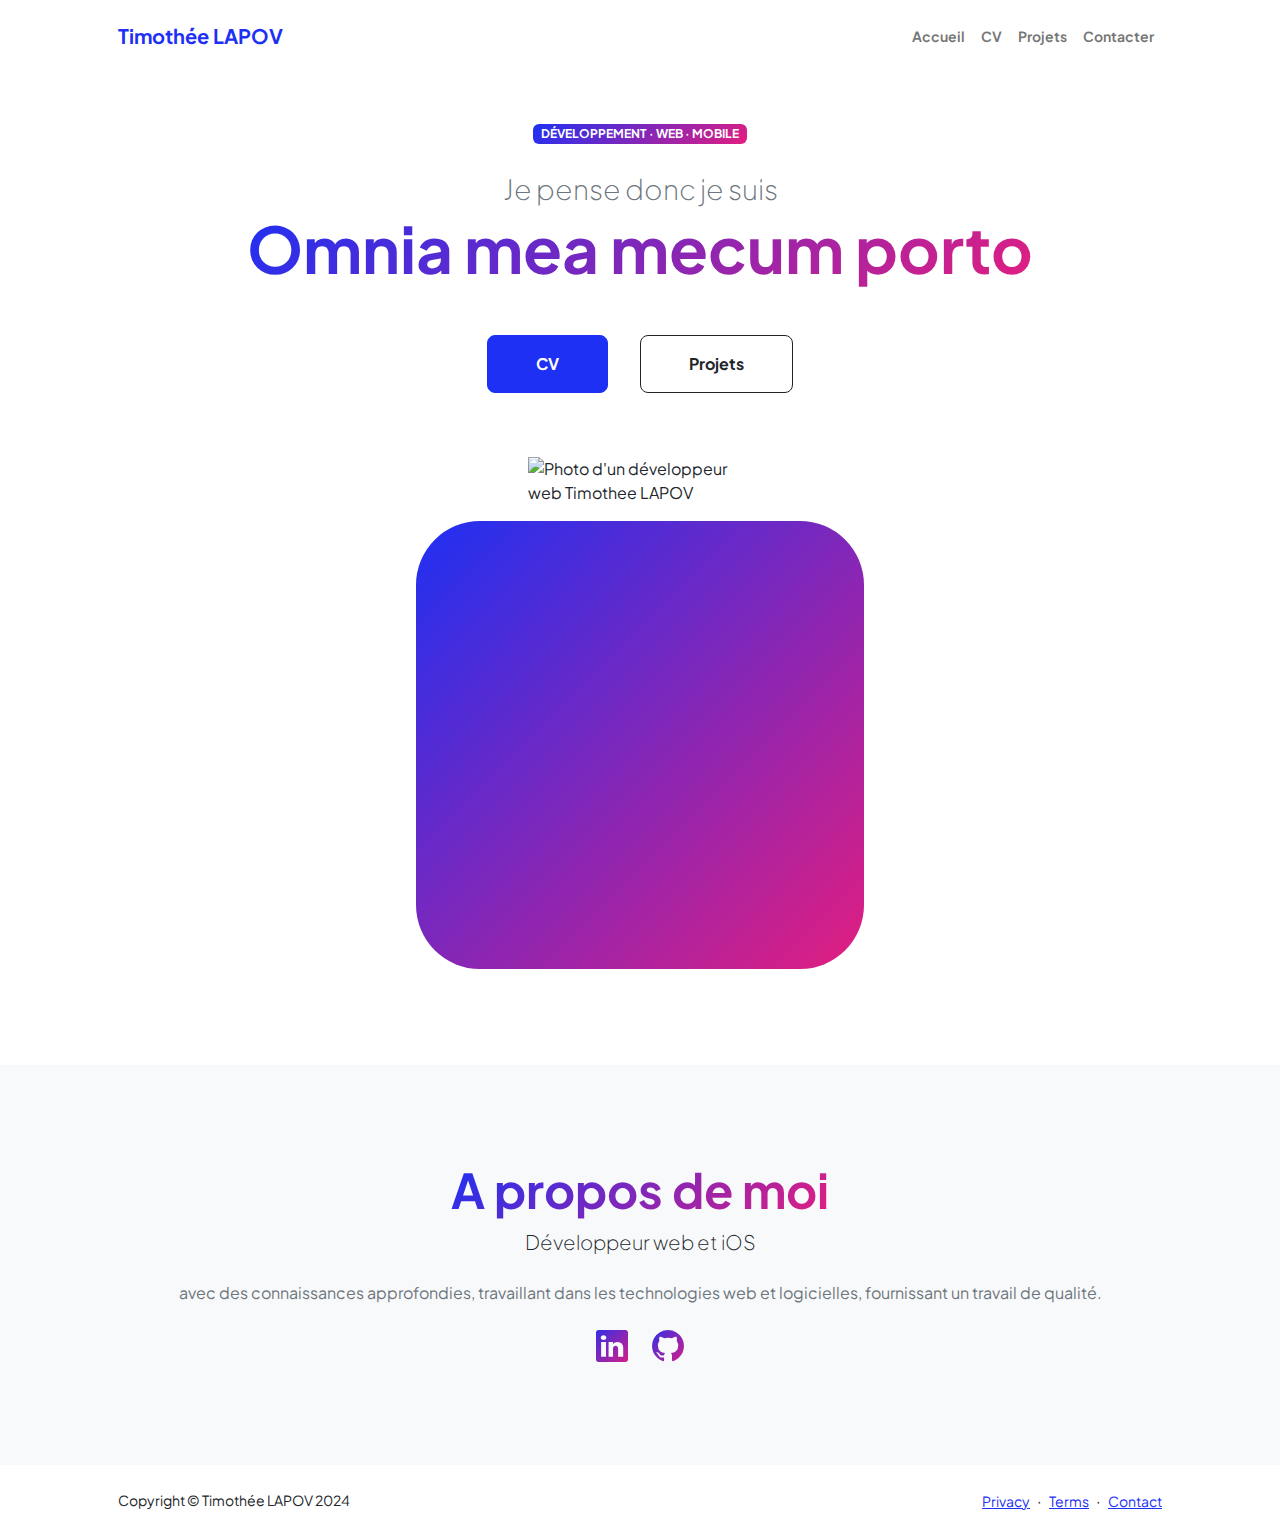
==== commit fc6a83f9: "the structure – done" ====
--- a/2-web-statique-portfolio/index.html
+++ b/2-web-statique-portfolio/index.html
@@ -25,10 +25,10 @@
       integrity="sha384-T3c6CoIi6uLrA9TneNEoa7RxnatzjcDSCmG1MXxSR1GAsXEV/Dwwykc2MPK8M2HN"
       crossorigin="anonymous"
     />
-    <!-- <link
+    <link
       href="https://cdn.jsdelivr.net/npm/bootstrap-icons@1.8.1/font/bootstrap-icons.css"
       rel="stylesheet"
-    /> -->
+    />
     <!-- Core theme CSS (includes Bootstrap)-->
     <link href="assets/css/style.css" rel="stylesheet" />
   </head>
@@ -57,7 +57,7 @@
                 <a class="nav-link" href="index.html">Accueil</a>
               </li>
               <li class="nav-item">
-                <a class="nav-link" href="resume.html">CV</a>
+                <a class="nav-link" href="cv.html">CV</a>
               </li>
               <li class="nav-item">
                 <a class="nav-link" href="work.html">Projets</a>
@@ -96,8 +96,8 @@
                 >
                   <a
                     class="btn btn-primary btn-lg px-5 py-3 me-sm-3 fs-6 fw-bolder"
-                    href="resume.html"
-                    >Resume</a
+                    href="cv.html"
+                    >CV</a
                   >
                   <a
                     class="btn btn-outline-dark btn-lg px-5 py-3 fs-6 fw-bolder"
@@ -130,21 +130,15 @@
             <div class="col-xxl-8">
               <div class="text-center my-5">
                 <h2 class="display-5 fw-bolder">
-                  <span class="text-gradient d-inline">About Me</span>
+                  <span class="text-gradient d-inline">A propos de moi</span>
                 </h2>
                 <p class="lead fw-light mb-4">
-                  My name is Start Bootstrap and I help brands grow.
+                  Développeur web et iOS
                 </p>
                 <p class="text-muted">
-                  Lorem ipsum dolor sit amet, consectetur adipisicing elit.
-                  Fugit dolorum itaque qui unde quisquam consequatur autem.
-                  Eveniet quasi nobis aliquid cumque officiis sed rem iure ipsa!
-                  Praesentium ratione atque dolorem?
+                  avec des connaissances approfondies, travaillant dans les technologies web et logicielles, fournissant un travail de qualité.
                 </p>
                 <div class="d-flex justify-content-center fs-2 gap-4">
-                  <a class="text-gradient" href="#!"
-                    ><i class="bi bi-twitter"></i
-                  ></a>
                   <a class="text-gradient" href="#!"
                     ><i class="bi bi-linkedin"></i
                   ></a>
@@ -165,7 +159,7 @@
           class="row align-items-center justify-content-between flex-column flex-sm-row"
         >
           <div class="col-auto">
-            <div class="small m-0">Copyright &copy; Your Website 2023</div>
+            <div class="small m-0">Copyright &copy; Timothée LAPOV 2024</div>
           </div>
           <div class="col-auto">
             <a class="small" href="#!">Privacy</a>
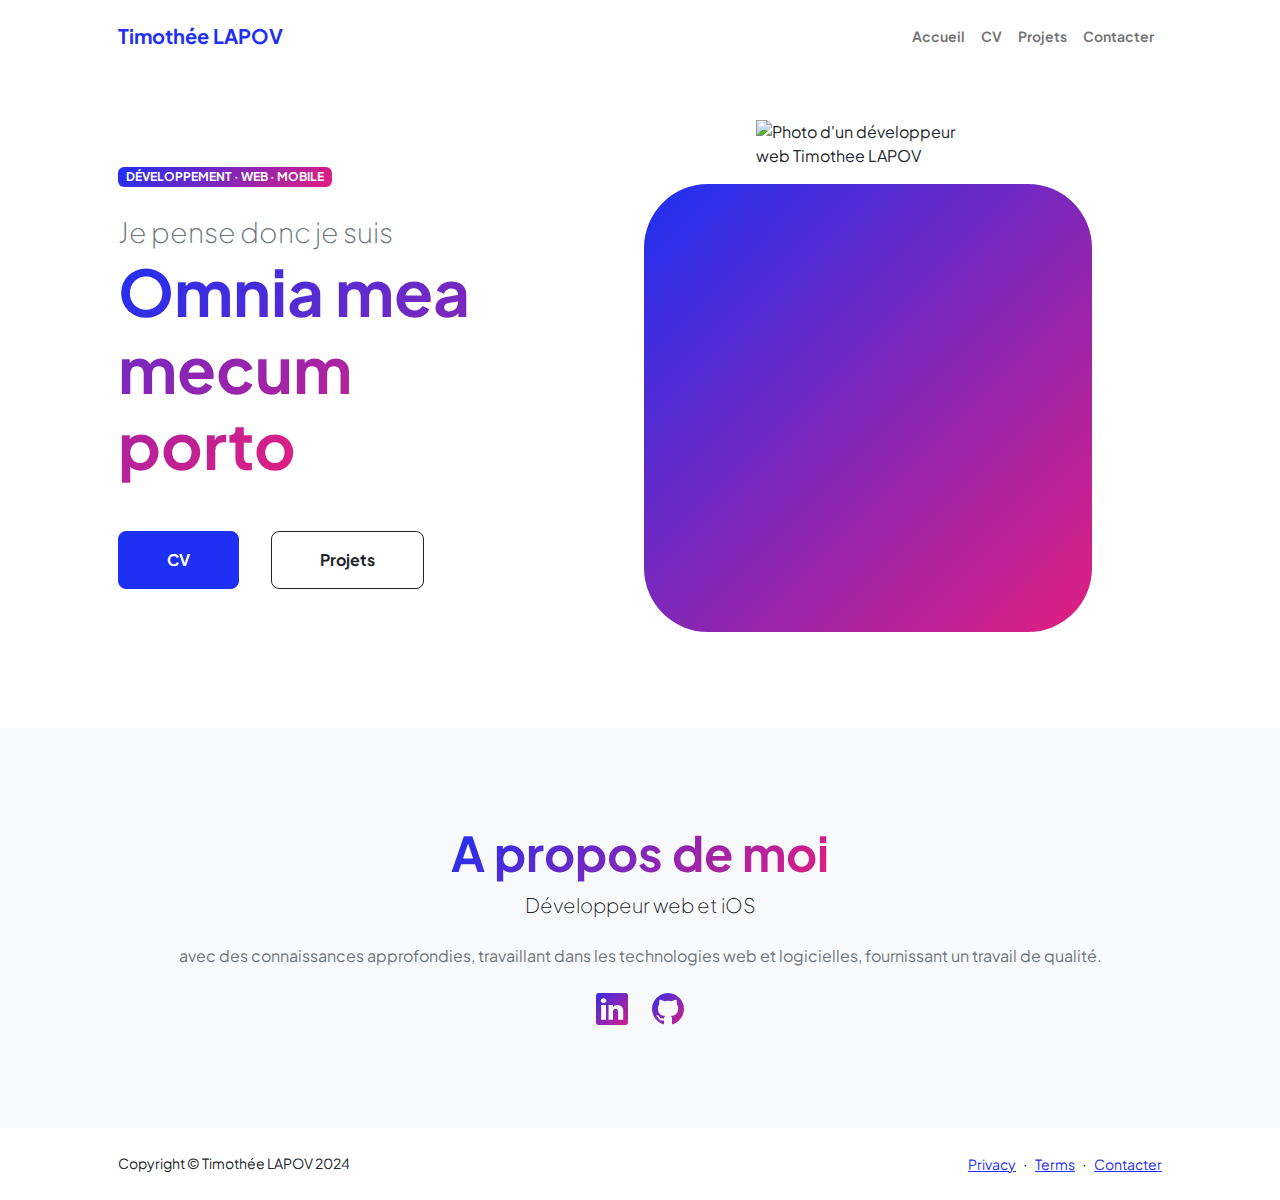
==== commit 6c97f105: "site structure" ====
--- a/2-web-statique-portfolio/index.html
+++ b/2-web-statique-portfolio/index.html
@@ -1,5 +1,5 @@
 <!DOCTYPE html>
-<html lang="en">
+<html lang="fr">
   <head>
     <meta charset="utf-8" />
     <meta
@@ -9,7 +9,7 @@
     <meta name="description" content="" />
     <meta name="author" content="" />
     <title>Timothée LAPOV</title>
-    <!-- Favicon-->
+    <!-- Favicon ДОБАВИТЬ -->
     <link rel="icon" type="image/x-icon" href="assets/favicon.ico" />
     <!-- Custom Google font-->
     <link rel="preconnect" href="https://fonts.googleapis.com" />
@@ -73,9 +73,9 @@
       <header class="py-5">
         <div class="container px-5 pb-5">
           <div class="row gx-5 align-items-center">
-            <div class="col-xxl-5">
+            <div class="col-xxl-5 col-lg-5">
               <!-- Header text content-->
-              <div class="text-center text-xxl-start">
+              <div class="text-center text-xxl-start text-lg-start">
                 <div
                   class="badge bg-gradient-primary-to-secondary text-white mb-4"
                 >
@@ -92,7 +92,7 @@
                   >
                 </h1>
                 <div
-                  class="d-grid gap-3 d-sm-flex justify-content-sm-center justify-content-xxl-start mb-3"
+                  class="d-grid gap-3 d-sm-flex justify-content-sm-center justify-content-xxl-start justify-content-lg-start"
                 >
                   <a
                     class="btn btn-primary btn-lg px-5 py-3 me-sm-3 fs-6 fw-bolder"
@@ -107,9 +107,9 @@
                 </div>
               </div>
             </div>
-            <div class="col-xxl-7">
+            <div class="col-xxl-7 col-lg-7">
               <!-- Header profile picture-->
-              <div class="d-flex justify-content-center mt-5 mt-xxl-0">
+              <div class="d-flex justify-content-center mt-5 mt-xxl-0 mt-lg-0">
                 <div class="profile bg-gradient-primary-to-secondary">
                   <img
                     class="profile-img"
@@ -166,14 +166,12 @@
             <span class="mx-1">&middot;</span>
             <a class="small" href="#!">Terms</a>
             <span class="mx-1">&middot;</span>
-            <a class="small" href="#!">Contact</a>
+            <a class="small" href="contact.html">Contacter</a>
           </div>
         </div>
       </div>
     </footer>
     <!-- Bootstrap core JS-->
     <script src="https://cdn.jsdelivr.net/npm/bootstrap@5.2.3/dist/js/bootstrap.bundle.min.js"></script>
-    <!-- Core theme JS-->
-    <script src="js/scripts.js"></script>
   </body>
 </html>
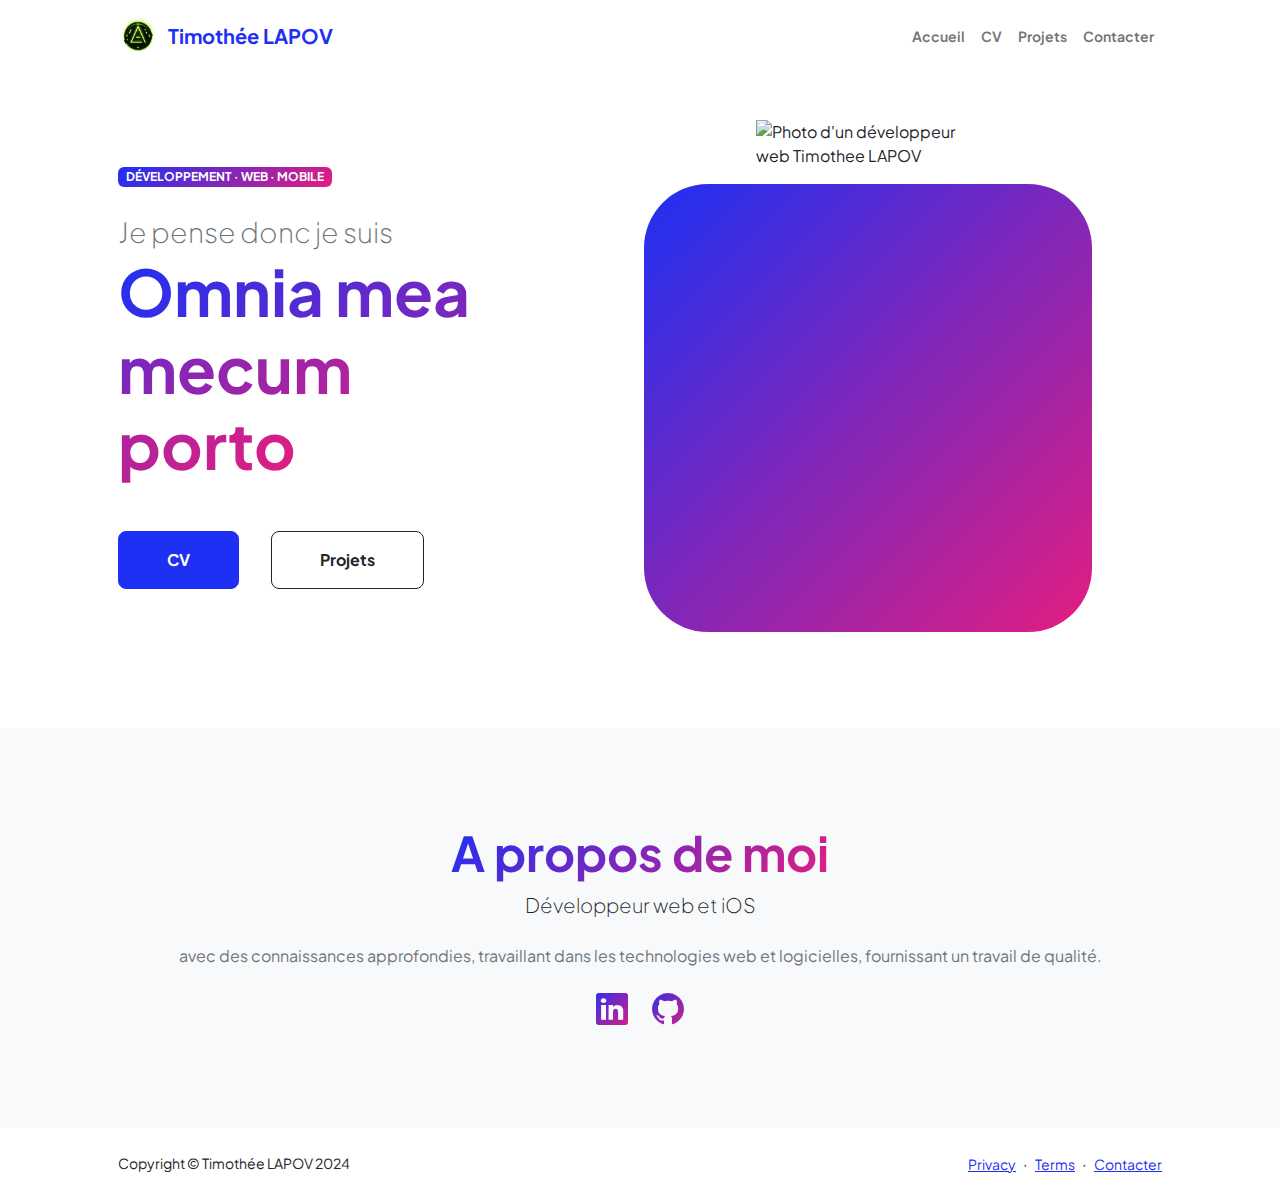
==== commit 5ff74725: "The projects page has been finalized" ====
--- a/2-web-statique-portfolio/index.html
+++ b/2-web-statique-portfolio/index.html
@@ -37,6 +37,7 @@
       <!-- Navigation-->
       <nav class="navbar navbar-expand-lg navbar-light bg-white py-3">
         <div class="container px-5">
+          <img src="assets/img/logo-la.png" class="logo-navbar" alt="logo de Timothee LAPOV">
           <a class="navbar-brand" href="index.html"
             ><span class="fw-bolder text-primary">Timothée LAPOV</span></a
           >
--- a/2-web-statique-portfolio/assets/css/style.css
+++ b/2-web-statique-portfolio/assets/css/style.css
@@ -11543,6 +11543,11 @@
   height: 100%;
 }
 
+.logo-navbar {
+  height: 40px;
+  padding-right: 10px;
+}
+
 .bg-gradient-primary-to-secondary {
   background: #1e30f3;
   background: linear-gradient(135deg, #1e30f3 0%, #e21e80 100%);
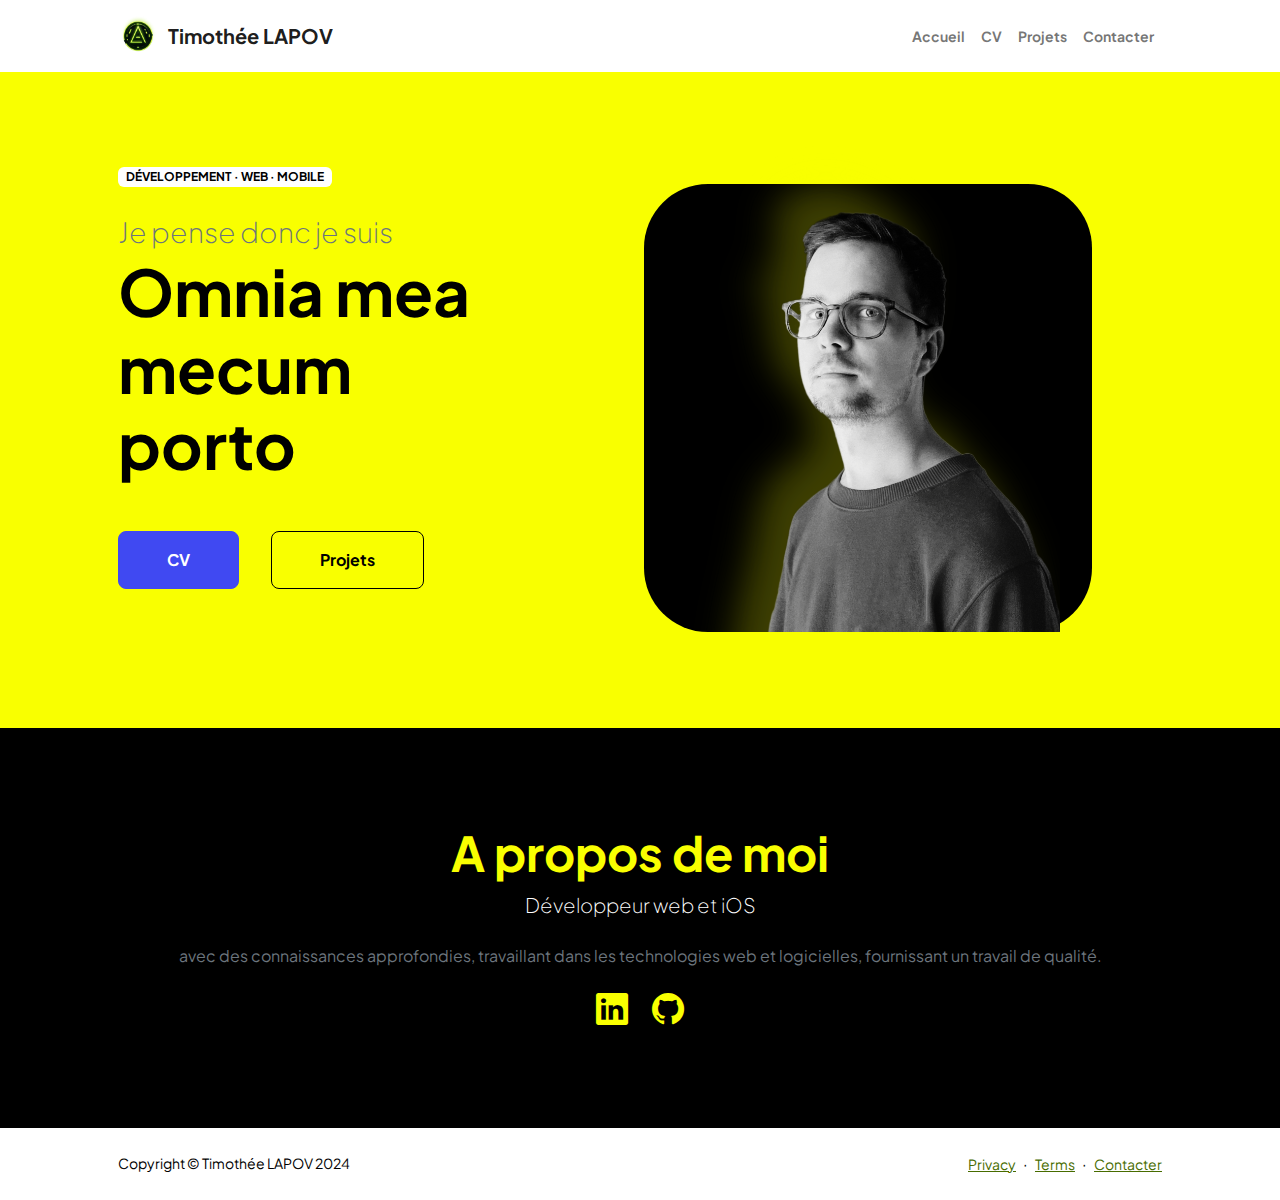
==== commit 9916f7ab: "Home page - main design is ready" ====
--- a/2-web-statique-portfolio/index.html
+++ b/2-web-statique-portfolio/index.html
@@ -78,7 +78,7 @@
               <!-- Header text content-->
               <div class="text-center text-xxl-start text-lg-start">
                 <div
-                  class="badge bg-gradient-primary-to-secondary text-white mb-4"
+                  class="badge bg-white text-black mb-4"
                 >
                   <div class="text-uppercase">
                     Développement &middot; Web &middot; Mobile
@@ -88,7 +88,7 @@
                   Je pense donc je suis
                 </div>
                 <h1 class="display-3 fw-bolder mb-5">
-                  <span class="text-gradient d-inline"
+                  <span class="d-inline"
                     >Omnia mea mecum porto</span
                   >
                 </h1>
@@ -111,10 +111,10 @@
             <div class="col-xxl-7 col-lg-7">
               <!-- Header profile picture-->
               <div class="d-flex justify-content-center mt-5 mt-xxl-0 mt-lg-0">
-                <div class="profile bg-gradient-primary-to-secondary">
+                <div class="profile bg-black">
                   <img
                     class="profile-img"
-                    src="assets/img/ava.png"
+                    src="assets/img/ava.webp"
                     alt="Photo d'un développeur web Timothee LAPOV"
                   />
                   </div>
@@ -125,25 +125,25 @@
         </div>
       </header>
       <!-- About Section-->
-      <section class="bg-light py-5">
+      <section class="bg-black py-5">
         <div class="container px-5">
           <div class="row gx-5 justify-content-center">
             <div class="col-xxl-8">
               <div class="text-center my-5">
                 <h2 class="display-5 fw-bolder">
-                  <span class="text-gradient d-inline">A propos de moi</span>
+                  <span class="text-secondary d-inline">A propos de moi</span>
                 </h2>
-                <p class="lead fw-light mb-4">
+                <p class="lead fw-light text-white mb-4">
                   Développeur web et iOS
                 </p>
                 <p class="text-muted">
                   avec des connaissances approfondies, travaillant dans les technologies web et logicielles, fournissant un travail de qualité.
                 </p>
                 <div class="d-flex justify-content-center fs-2 gap-4">
-                  <a class="text-gradient" href="#!"
+                  <a class="text-secondary" href="#!"
                     ><i class="bi bi-linkedin"></i
                   ></a>
-                  <a class="text-gradient" href="#!"
+                  <a class="text-secondary" href="#!"
                     ><i class="bi bi-github"></i
                   ></a>
                 </div>
--- a/2-web-statique-portfolio/assets/css/style.css
+++ b/2-web-statique-portfolio/assets/css/style.css
@@ -23,16 +23,16 @@
   --bs-gray-700: #495057;
   --bs-gray-800: #343a40;
   --bs-gray-900: #212529;
-  --bs-primary: #1e30f3;
-  --bs-secondary: #e21e80;
+  --bs-primary: #fff;
+  --bs-secondary: #F9FF00;
   --bs-success: #198754;
   --bs-info: #0dcaf0;
   --bs-warning: #ffc107;
   --bs-danger: #dc3545;
   --bs-light: #f8f9fa;
   --bs-dark: #212529;
-  --bs-primary-rgb: 30, 48, 243;
-  --bs-secondary-rgb: 226, 30, 128;
+  --bs-primary-rgb: rgb(7, 12, 10);
+  --bs-secondary-rgb: 249, 255, 0;
   --bs-success-rgb: 25, 135, 84;
   --bs-info-rgb: 13, 202, 240;
   --bs-warning-rgb: 255, 193, 7;
@@ -50,8 +50,8 @@
   --bs-body-font-size: 1rem;
   --bs-body-font-weight: 400;
   --bs-body-line-height: 1.5;
-  --bs-body-color: #212529;
-  --bs-body-bg: #fff;
+  --bs-body-color: #000;
+  --bs-body-bg: #F9FF00;
   --bs-border-width: 1px;
   --bs-border-style: solid;
   --bs-border-color: #dee2e6;
@@ -62,10 +62,15 @@
   --bs-border-radius-xl: 1rem;
   --bs-border-radius-2xl: 2rem;
   --bs-border-radius-pill: 50rem;
-  --bs-link-color: #1e30f3;
-  --bs-link-hover-color: #1826c2;
+  --bs-link-color: #486c00;
+  --bs-link-hover-color: #aaff00;
   --bs-code-color: #e21e80;
   --bs-highlight-bg: #fff3cd;
+}
+
+.logo-navbar {
+  height: 40px;
+  padding-right: 10px;
 }
 
 *,
@@ -2834,19 +2839,19 @@
 
 .btn-primary {
   --bs-btn-color: #fff;
-  --bs-btn-bg: #1e30f3;
-  --bs-btn-border-color: #1e30f3;
+  --bs-btn-bg: #4049F2;
+  --bs-btn-border-color: #4049F2;
   --bs-btn-hover-color: #fff;
-  --bs-btn-hover-bg: #1a29cf;
-  --bs-btn-hover-border-color: #1826c2;
+  --bs-btn-hover-bg: #5a61ed;
+  --bs-btn-hover-border-color: #5a61ed;
   --bs-btn-focus-shadow-rgb: 64, 79, 245;
   --bs-btn-active-color: #fff;
-  --bs-btn-active-bg: #1826c2;
-  --bs-btn-active-border-color: #1724b6;
+  --bs-btn-active-bg: #070c0a;
+  --bs-btn-active-border-color: #070c0a;
   --bs-btn-active-shadow: inset 0 3px 5px rgba(0, 0, 0, 0.125);
   --bs-btn-disabled-color: #fff;
-  --bs-btn-disabled-bg: #1e30f3;
-  --bs-btn-disabled-border-color: #1e30f3;
+  --bs-btn-disabled-bg: #5FC01B;
+  --bs-btn-disabled-border-color: #5FC01B;
 }
 
 .btn-secondary {
@@ -3088,11 +3093,11 @@
 }
 
 .btn-outline-dark {
-  --bs-btn-color: #212529;
-  --bs-btn-border-color: #212529;
+  --bs-btn-color: #000;
+  --bs-btn-border-color: #000;
   --bs-btn-hover-color: #fff;
-  --bs-btn-hover-bg: #212529;
-  --bs-btn-hover-border-color: #212529;
+  --bs-btn-hover-bg: #5a61ed;
+  --bs-btn-hover-border-color: #5a61ed;
   --bs-btn-focus-shadow-rgb: 33, 37, 41;
   --bs-btn-active-color: #fff;
   --bs-btn-active-bg: #212529;
@@ -11543,18 +11548,13 @@
   height: 100%;
 }
 
-.logo-navbar {
-  height: 40px;
-  padding-right: 10px;
-}
-
 .bg-gradient-primary-to-secondary {
-  background: #1e30f3;
-  background: linear-gradient(135deg, #1e30f3 0%, #e21e80 100%);
+  background: var(--bs-primary);
+  background: linear-gradient(135deg, var(--bs-primary) 0%, var(--bs-secondary) 100%);
 }
 
 .text-gradient {
-  background: -webkit-linear-gradient(315deg, #1e30f3 0%, #e21e80 100%);
+  background: -webkit-linear-gradient(315deg, var(--bs-primary) 0%, var(--bs-secondary) 100%);
   -webkit-background-clip: text;
   -webkit-text-fill-color: transparent;
 }
@@ -11589,42 +11589,6 @@
   left: 50%;
   transform: translateX(-50%);
 }
-.profile .dots-1 {
-  position: absolute;
-  width: 3vw;
-  right: 1.5vw;
-  top: 4vw;
-}
-.profile .dots-1 svg {
-  fill: #fff;
-}
-.profile .dots-2 {
-  position: absolute;
-  width: 3vw;
-  right: -4vw;
-  top: 6.05vw;
-}
-.profile .dots-2 svg {
-  fill: #1e30f3;
-}
-.profile .dots-3 {
-  position: absolute;
-  width: 3vw;
-  left: 1.5vw;
-  bottom: 6.05vw;
-}
-.profile .dots-3 svg {
-  fill: #fff;
-}
-.profile .dots-4 {
-  position: absolute;
-  width: 3vw;
-  left: -4vw;
-  bottom: 4vw;
-}
-.profile .dots-4 svg {
-  fill: #1e30f3;
-}
 
 @media (min-width: 576px) {
   .profile {
@@ -11634,22 +11598,6 @@
   .profile .profile-img {
     height: 65vw;
   }
-  .profile .dots-1 {
-    width: 3vw;
-    right: 1.5vw;
-  }
-  .profile .dots-2 {
-    width: 3vw;
-    right: -4vw;
-  }
-  .profile .dots-3 {
-    width: 3vw;
-    left: 1.5vw;
-  }
-  .profile .dots-4 {
-    width: 3vw;
-    left: -4vw;
-  }
 }
 @media (min-width: 768px) {
   .profile {
@@ -11659,22 +11607,6 @@
   .profile .profile-img {
     height: 55vw;
   }
-  .profile .dots-1 {
-    width: 3vw;
-    right: 1.5vw;
-  }
-  .profile .dots-2 {
-    width: 3vw;
-    right: -4vw;
-  }
-  .profile .dots-3 {
-    width: 3vw;
-    left: 1.5vw;
-  }
-  .profile .dots-4 {
-    width: 3vw;
-    left: -4vw;
-  }
 }
 @media (min-width: 992px) {
   .profile {
@@ -11684,22 +11616,6 @@
   .profile .profile-img {
     height: 45vw;
   }
-  .profile .dots-1 {
-    width: 1.5vw;
-    right: 0.75vw;
-  }
-  .profile .dots-2 {
-    width: 1.5vw;
-    right: -2vw;
-  }
-  .profile .dots-3 {
-    width: 1.5vw;
-    left: 0.75vw;
-  }
-  .profile .dots-4 {
-    width: 1.5vw;
-    left: -2vw;
-  }
 }
 @media (min-width: 1200px) {
   .profile {
@@ -11709,20 +11625,4 @@
   .profile .profile-img {
     height: 40vw;
   }
-  .profile .dots-1 {
-    width: 1.5vw;
-    right: 0.75vw;
-  }
-  .profile .dots-2 {
-    width: 1.5vw;
-    right: -2vw;
-  }
-  .profile .dots-3 {
-    width: 1.5vw;
-    left: 0.75vw;
-  }
-  .profile .dots-4 {
-    width: 1.5vw;
-    left: -2vw;
-  }
 }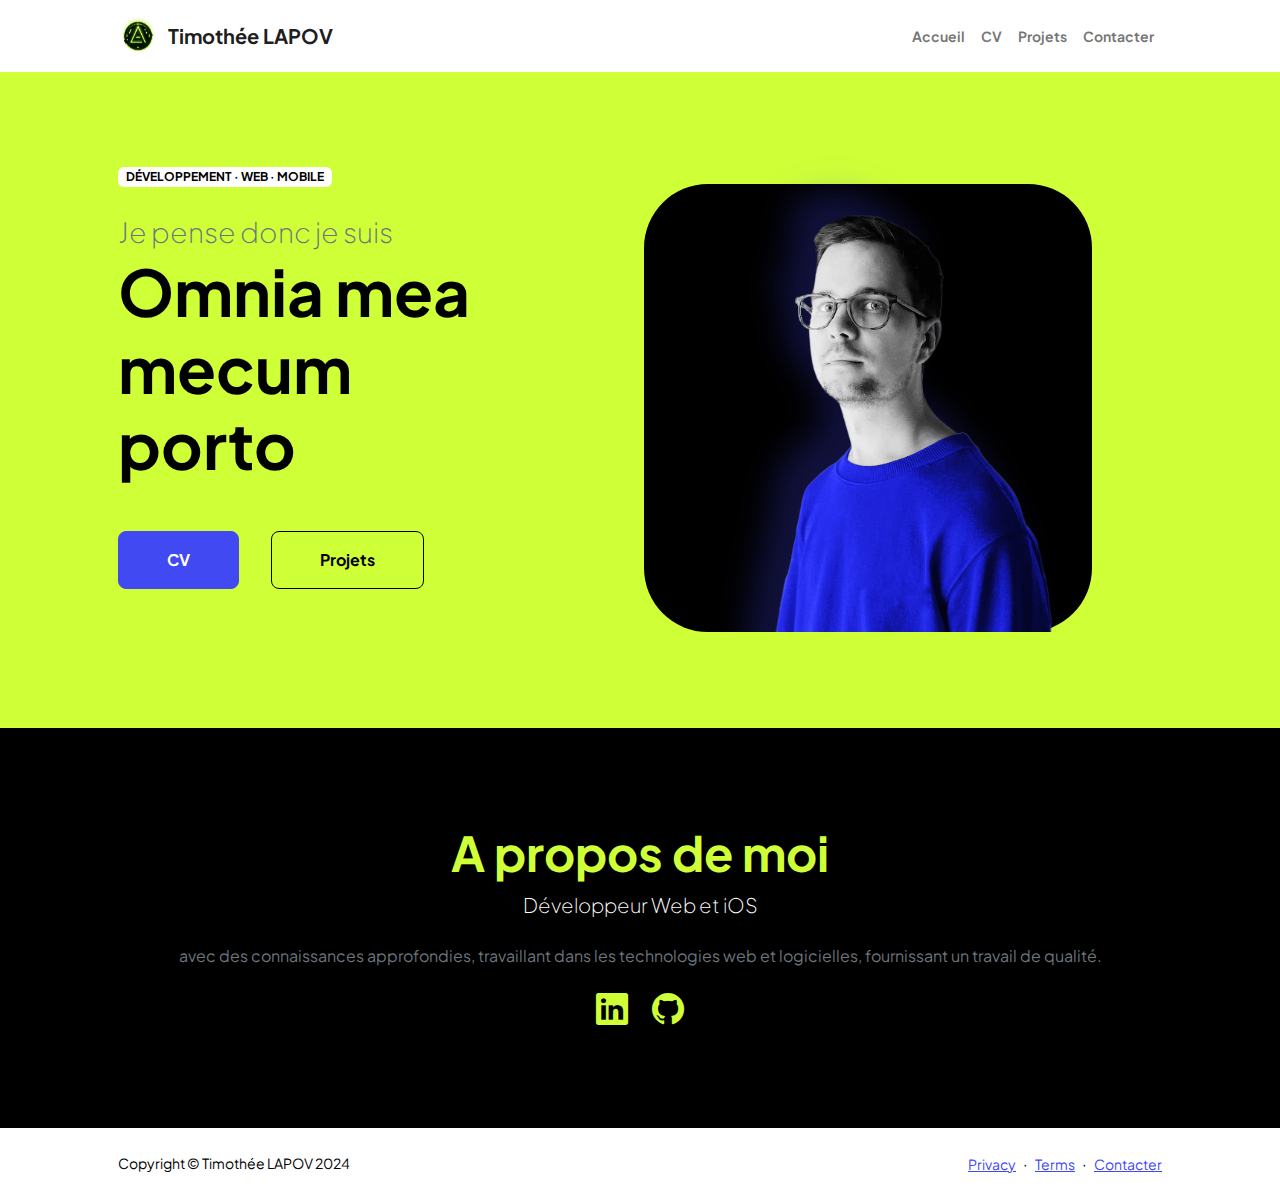
==== commit 58fdef50: "design finalised" ====
--- a/2-web-statique-portfolio/index.html
+++ b/2-web-statique-portfolio/index.html
@@ -134,7 +134,7 @@
                   <span class="text-secondary d-inline">A propos de moi</span>
                 </h2>
                 <p class="lead fw-light text-white mb-4">
-                  Développeur web et iOS
+                  Développeur Web et iOS
                 </p>
                 <p class="text-muted">
                   avec des connaissances approfondies, travaillant dans les technologies web et logicielles, fournissant un travail de qualité.
--- a/2-web-statique-portfolio/assets/css/style.css
+++ b/2-web-statique-portfolio/assets/css/style.css
@@ -24,7 +24,7 @@
   --bs-gray-800: #343a40;
   --bs-gray-900: #212529;
   --bs-primary: #fff;
-  --bs-secondary: #F9FF00;
+  --bs-secondary: #CFFF37;
   --bs-success: #198754;
   --bs-info: #0dcaf0;
   --bs-warning: #ffc107;
@@ -32,7 +32,7 @@
   --bs-light: #f8f9fa;
   --bs-dark: #212529;
   --bs-primary-rgb: rgb(7, 12, 10);
-  --bs-secondary-rgb: 249, 255, 0;
+  --bs-secondary-rgb: 207, 255, 55;
   --bs-success-rgb: 25, 135, 84;
   --bs-info-rgb: 13, 202, 240;
   --bs-warning-rgb: 255, 193, 7;
@@ -51,7 +51,7 @@
   --bs-body-font-weight: 400;
   --bs-body-line-height: 1.5;
   --bs-body-color: #000;
-  --bs-body-bg: #F9FF00;
+  --bs-body-bg: #CFFF37;
   --bs-border-width: 1px;
   --bs-border-style: solid;
   --bs-border-color: #dee2e6;
@@ -62,8 +62,8 @@
   --bs-border-radius-xl: 1rem;
   --bs-border-radius-2xl: 2rem;
   --bs-border-radius-pill: 50rem;
-  --bs-link-color: #486c00;
-  --bs-link-hover-color: #aaff00;
+  --bs-link-color: #4049F2;
+  --bs-link-hover-color: #CFFF37;
   --bs-code-color: #e21e80;
   --bs-highlight-bg: #fff3cd;
 }
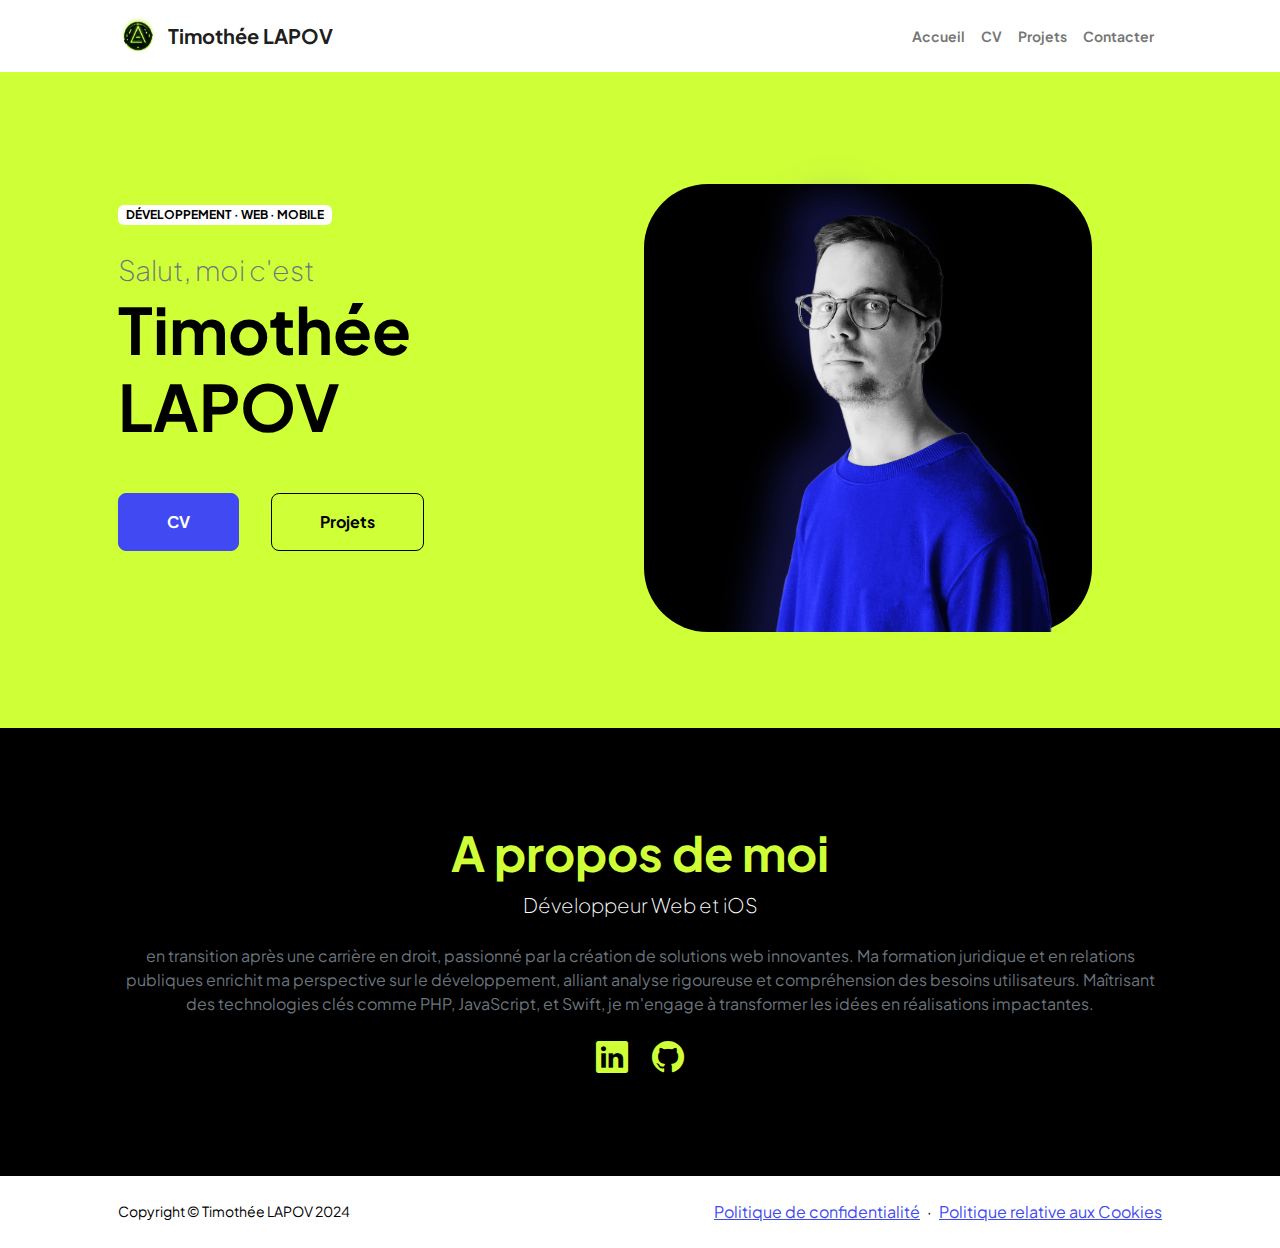
==== commit d471db0a: "home page – done" ====
--- a/2-web-statique-portfolio/index.html
+++ b/2-web-statique-portfolio/index.html
@@ -85,11 +85,11 @@
                   </div>
                 </div>
                 <div class="fs-3 fw-light text-muted">
-                  Je pense donc je suis
+                  Salut, moi c'est
                 </div>
                 <h1 class="display-3 fw-bolder mb-5">
                   <span class="d-inline"
-                    >Omnia mea mecum porto</span
+                    >Timothée LAPOV</span
                   >
                 </h1>
                 <div
@@ -137,13 +137,13 @@
                   Développeur Web et iOS
                 </p>
                 <p class="text-muted">
-                  avec des connaissances approfondies, travaillant dans les technologies web et logicielles, fournissant un travail de qualité.
+                  en transition après une carrière en droit, passionné par la création de solutions web innovantes. Ma formation juridique et en relations publiques enrichit ma perspective sur le développement, alliant analyse rigoureuse et compréhension des besoins utilisateurs. Maîtrisant des technologies clés comme PHP, JavaScript, et Swift, je m'engage à transformer les idées en réalisations impactantes.
                 </p>
                 <div class="d-flex justify-content-center fs-2 gap-4">
-                  <a class="text-secondary" href="#!"
+                  <a class="text-secondary" href="https://www.linkedin.com/in/timlapov/"
                     ><i class="bi bi-linkedin"></i
                   ></a>
-                  <a class="text-secondary" href="#!"
+                  <a class="text-secondary" href="https://github.com/timlapov"
                     ><i class="bi bi-github"></i
                   ></a>
                 </div>
@@ -163,16 +163,22 @@
             <div class="small m-0">Copyright &copy; Timothée LAPOV 2024</div>
           </div>
           <div class="col-auto">
-            <a class="small" href="#!">Privacy</a>
+            <a href="https://www.iubenda.com/privacy-policy/68994960" class="iubenda-black iubenda-noiframe iubenda-embed iubenda-noiframe " title="Politique de confidentialité ">Politique de confidentialité</a><script type="text/javascript">(function (w,d) {var loader = function () {var s = d.createElement("script"), tag = d.getElementsByTagName("script")[0]; s.src="https://cdn.iubenda.com/iubenda.js"; tag.parentNode.insertBefore(s,tag);}; if(w.addEventListener){w.addEventListener("load", loader, false);}else if(w.attachEvent){w.attachEvent("onload", loader);}else{w.onload = loader;}})(window, document);</script>
             <span class="mx-1">&middot;</span>
-            <a class="small" href="#!">Terms</a>
-            <span class="mx-1">&middot;</span>
-            <a class="small" href="contact.html">Contacter</a>
+            <a href="https://www.iubenda.com/privacy-policy/68994960/cookie-policy" class="iubenda-black iubenda-noiframe iubenda-embed iubenda-noiframe " title="Politique relative aux Cookies ">Politique relative aux Cookies</a><script type="text/javascript">(function (w,d) {var loader = function () {var s = d.createElement("script"), tag = d.getElementsByTagName("script")[0]; s.src="https://cdn.iubenda.com/iubenda.js"; tag.parentNode.insertBefore(s,tag);}; if(w.addEventListener){w.addEventListener("load", loader, false);}else if(w.attachEvent){w.attachEvent("onload", loader);}else{w.onload = loader;}})(window, document);</script>
           </div>
         </div>
       </div>
     </footer>
     <!-- Bootstrap core JS-->
     <script src="https://cdn.jsdelivr.net/npm/bootstrap@5.2.3/dist/js/bootstrap.bundle.min.js"></script>
+        <!-- cookies -->
+        <!-- <script type="text/javascript">
+          var _iub = _iub || [];
+          _iub.csConfiguration = {"askConsentAtCookiePolicyUpdate":true,"enableFadp":true,"enableLgpd":true,"enableUspr":true,"fadpApplies":true,"floatingPreferencesButtonDisplay":"bottom-right","lang":"fr","perPurposeConsent":true,"siteId":3515323,"usprApplies":true,"whitelabel":false,"cookiePolicyId":68994960,"cookiePolicyUrl":"lapov.art/privacy.html","privacyPolicyUrl":"lapov.art/privacy.html","privacyPolicyNoticeAtCollectionUrl":"lapov.art/privacy.html", "banner":{ "acceptButtonDisplay":true,"closeButtonDisplay":false,"customizeButtonDisplay":true,"explicitWithdrawal":true,"listPurposes":true,"position":"bottom","rejectButtonDisplay":true,"showTitle":false }};
+          </script>
+          <script type="text/javascript" src="https://cs.iubenda.com/autoblocking/3515323.js"></script>
+          <script type="text/javascript" src="//cdn.iubenda.com/cs/gpp/stub.js"></script>
+          <script type="text/javascript" src="//cdn.iubenda.com/cs/iubenda_cs.js" charset="UTF-8" async></script> -->
   </body>
 </html>
